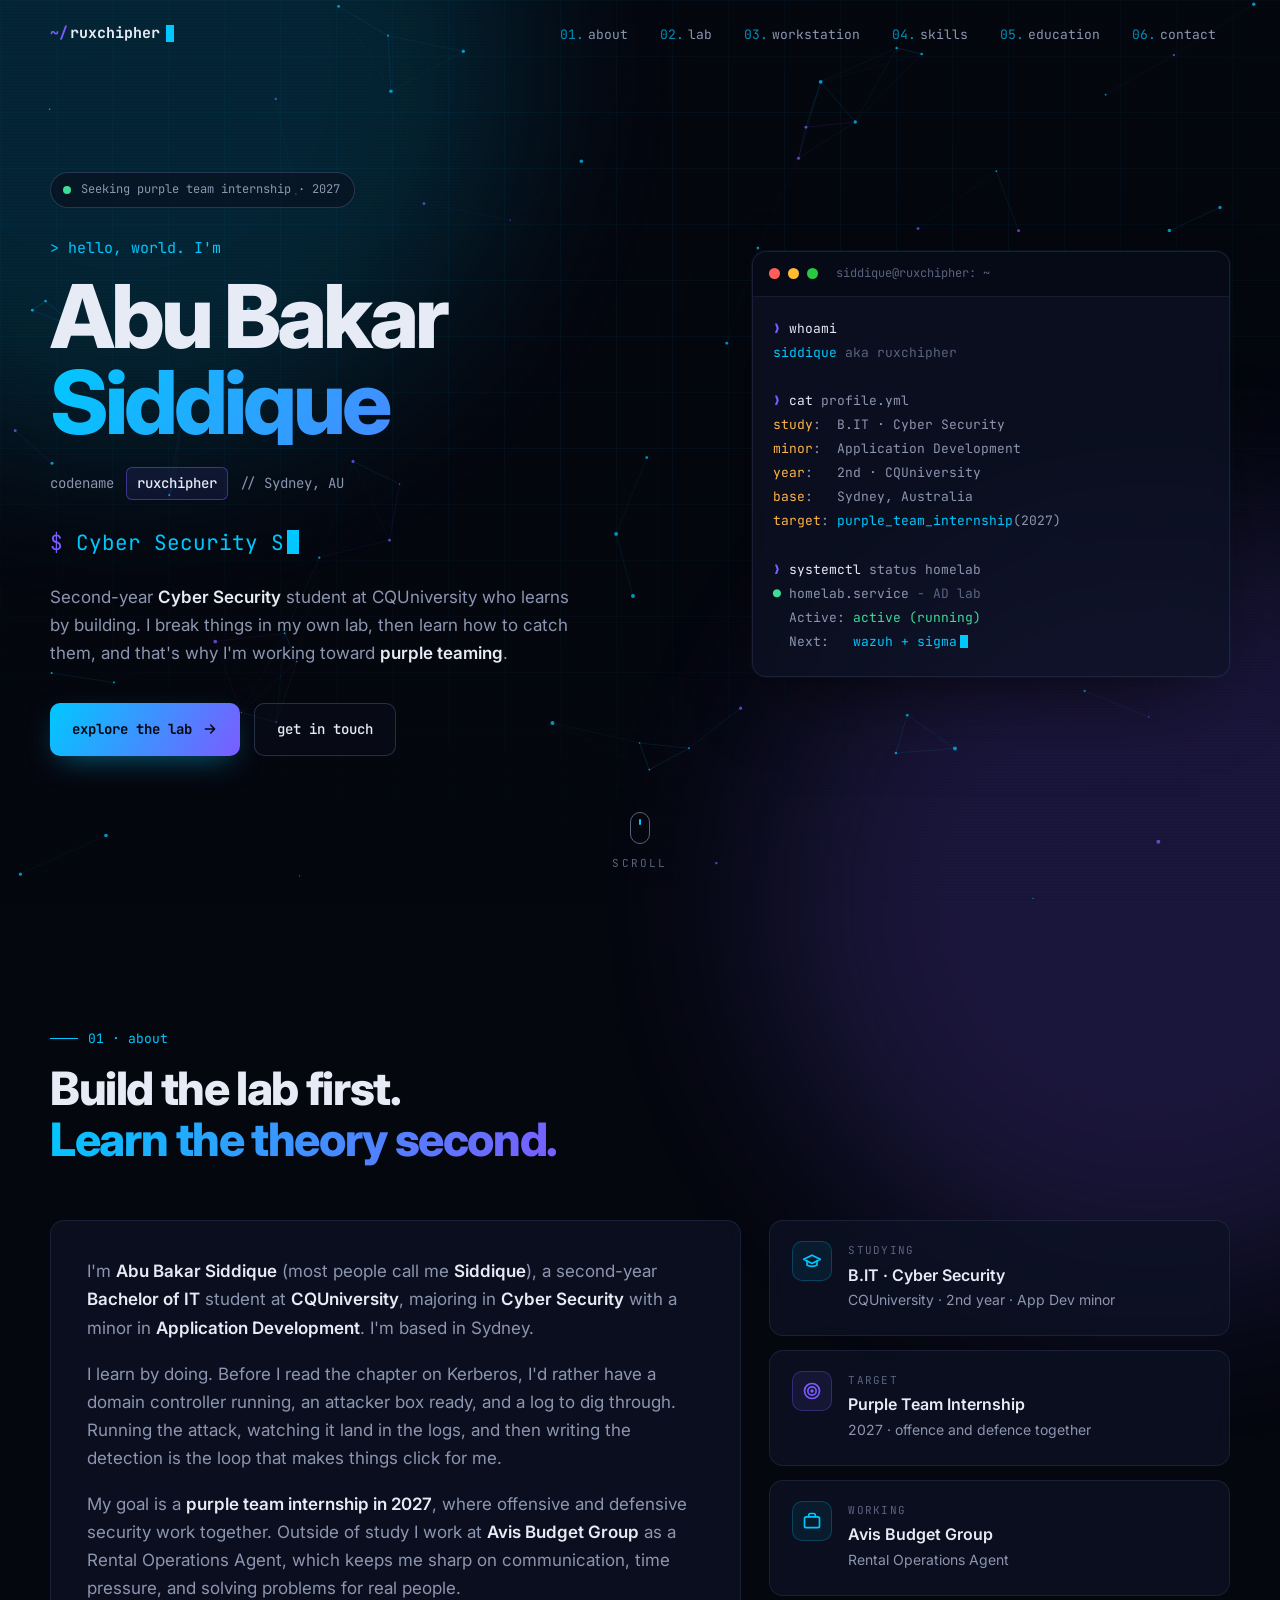
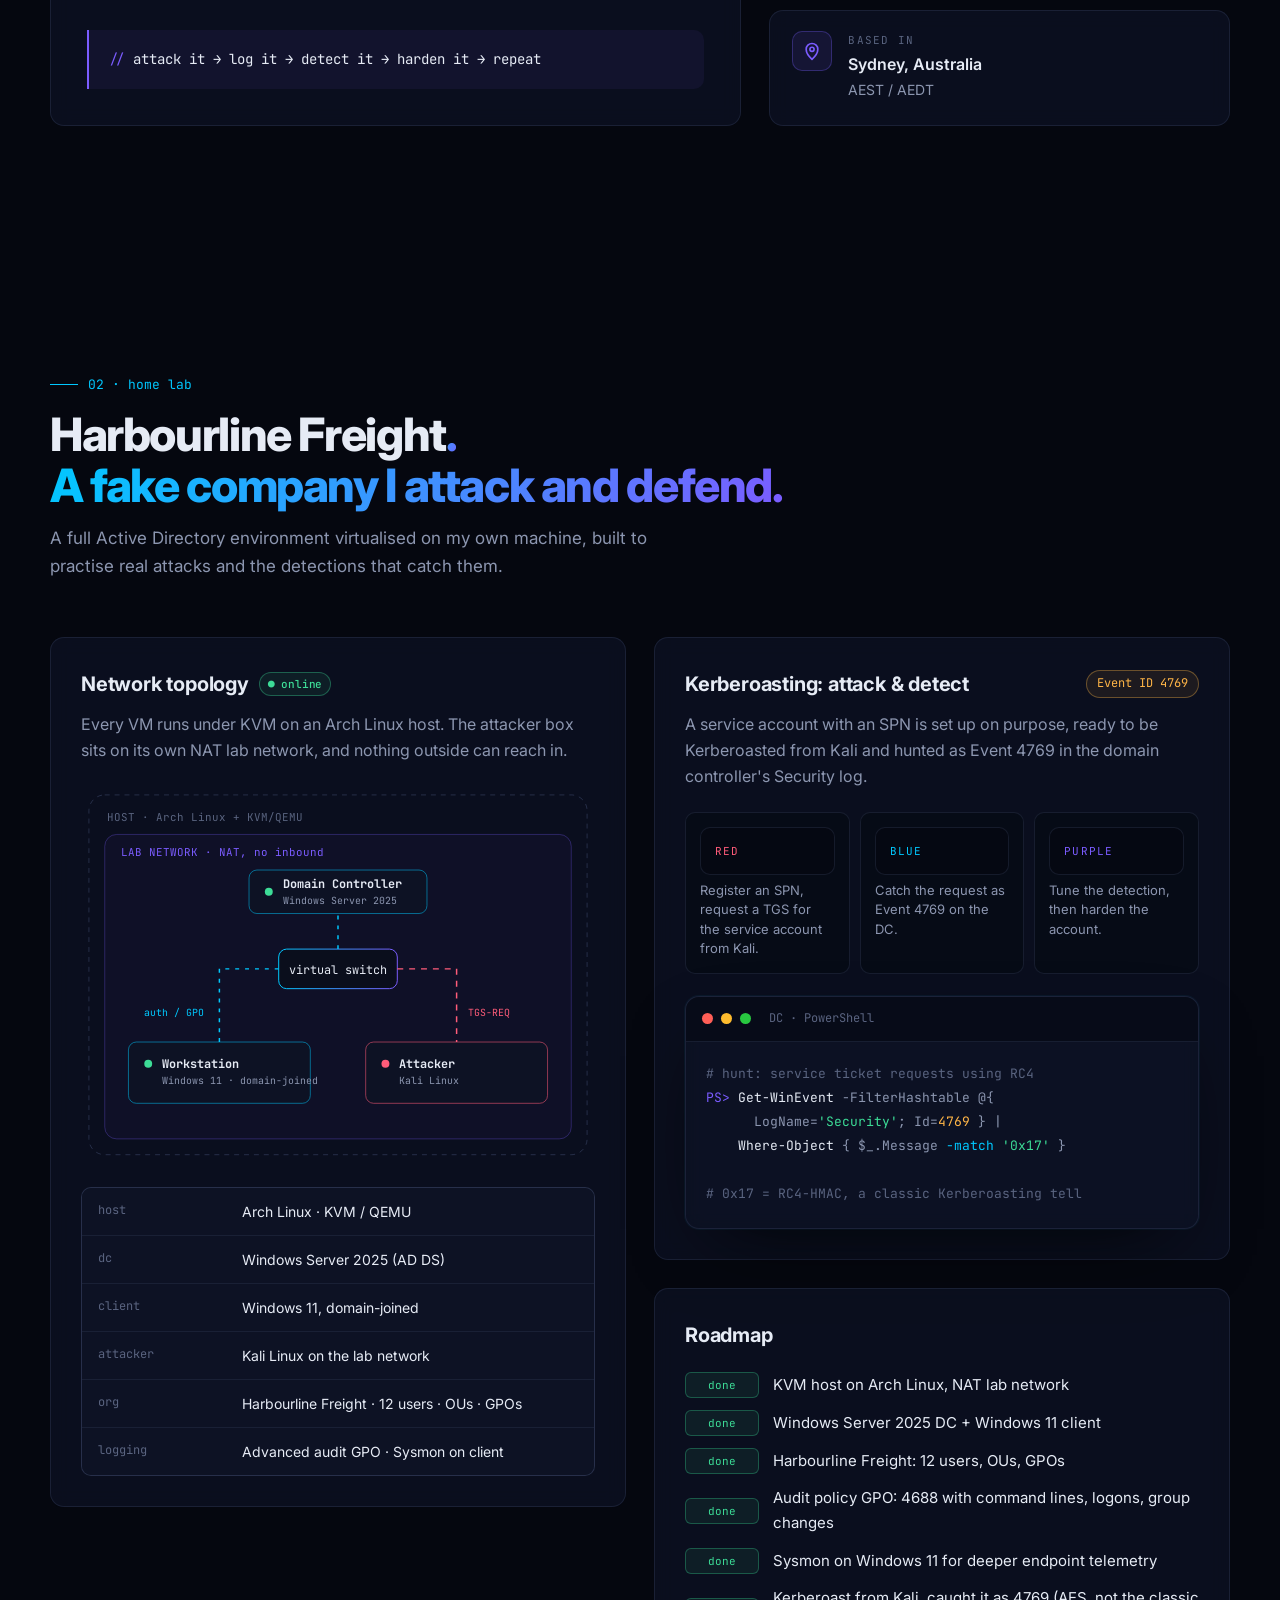
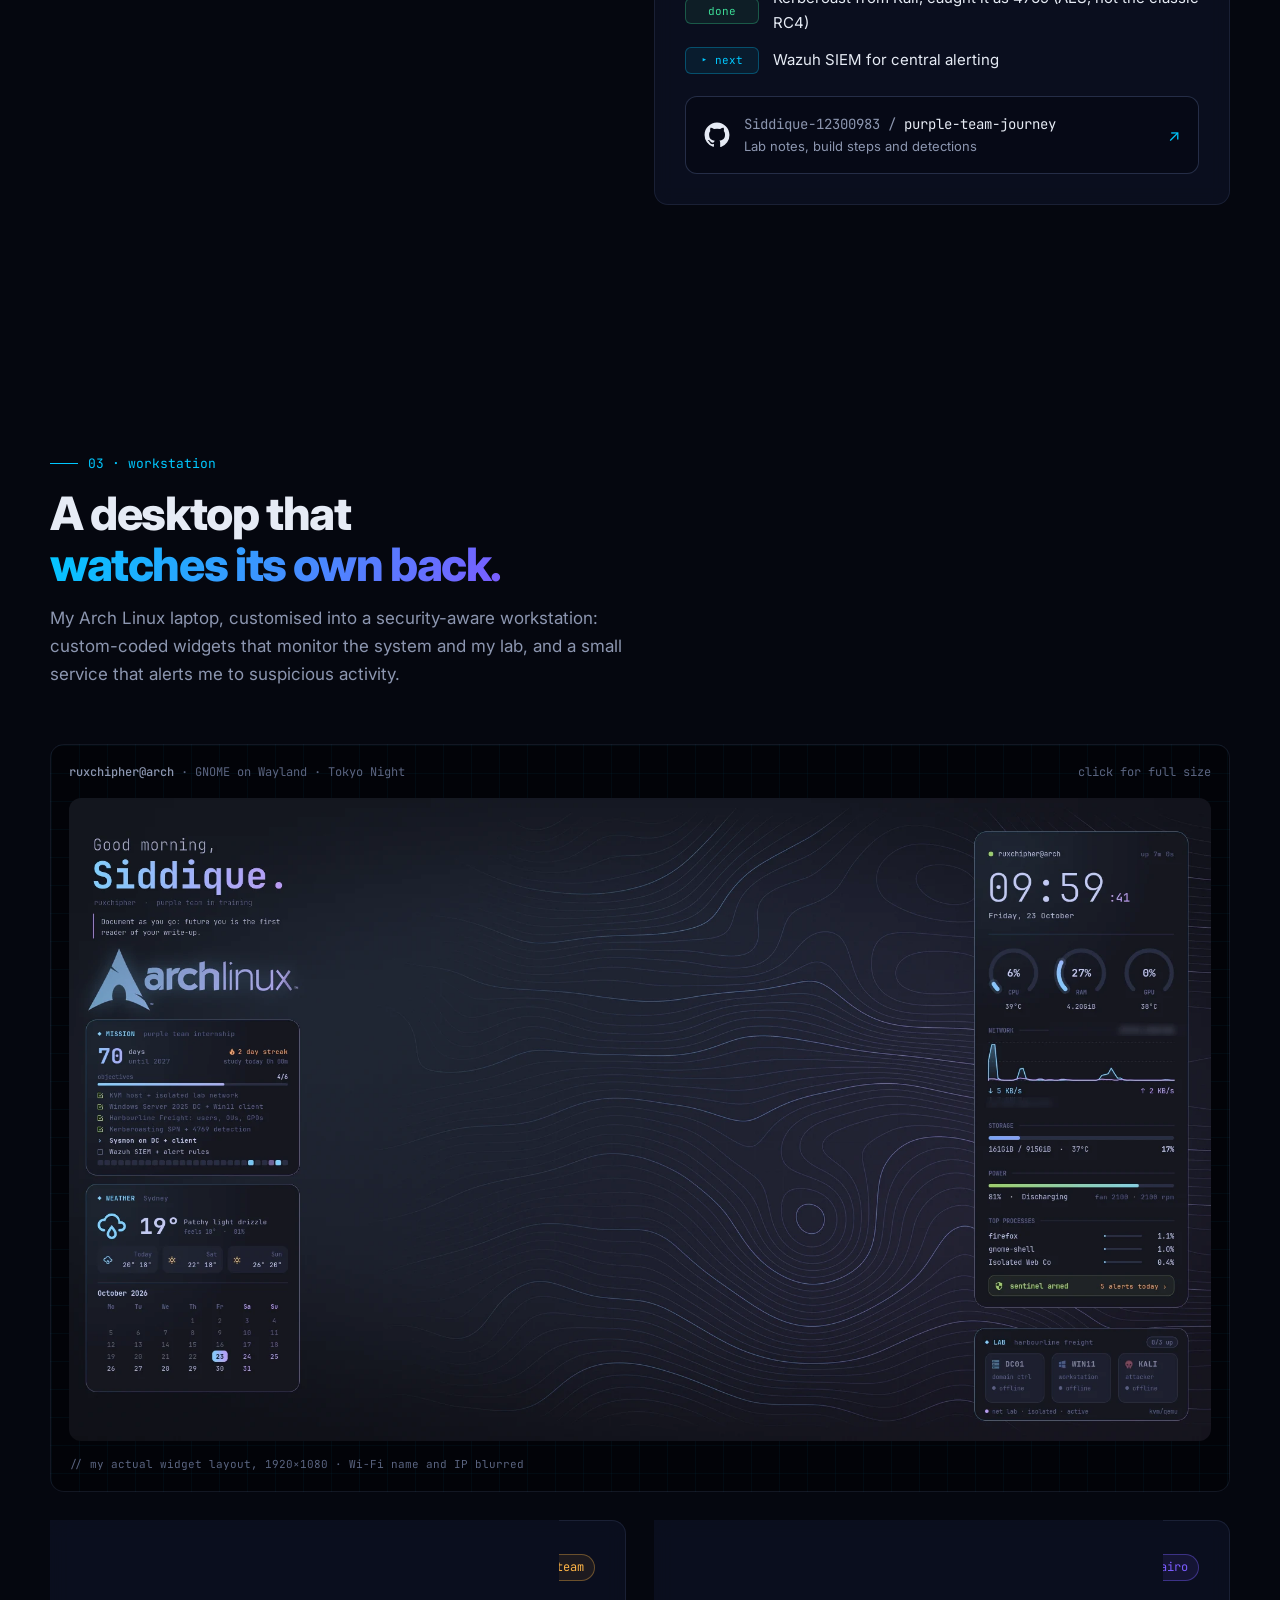
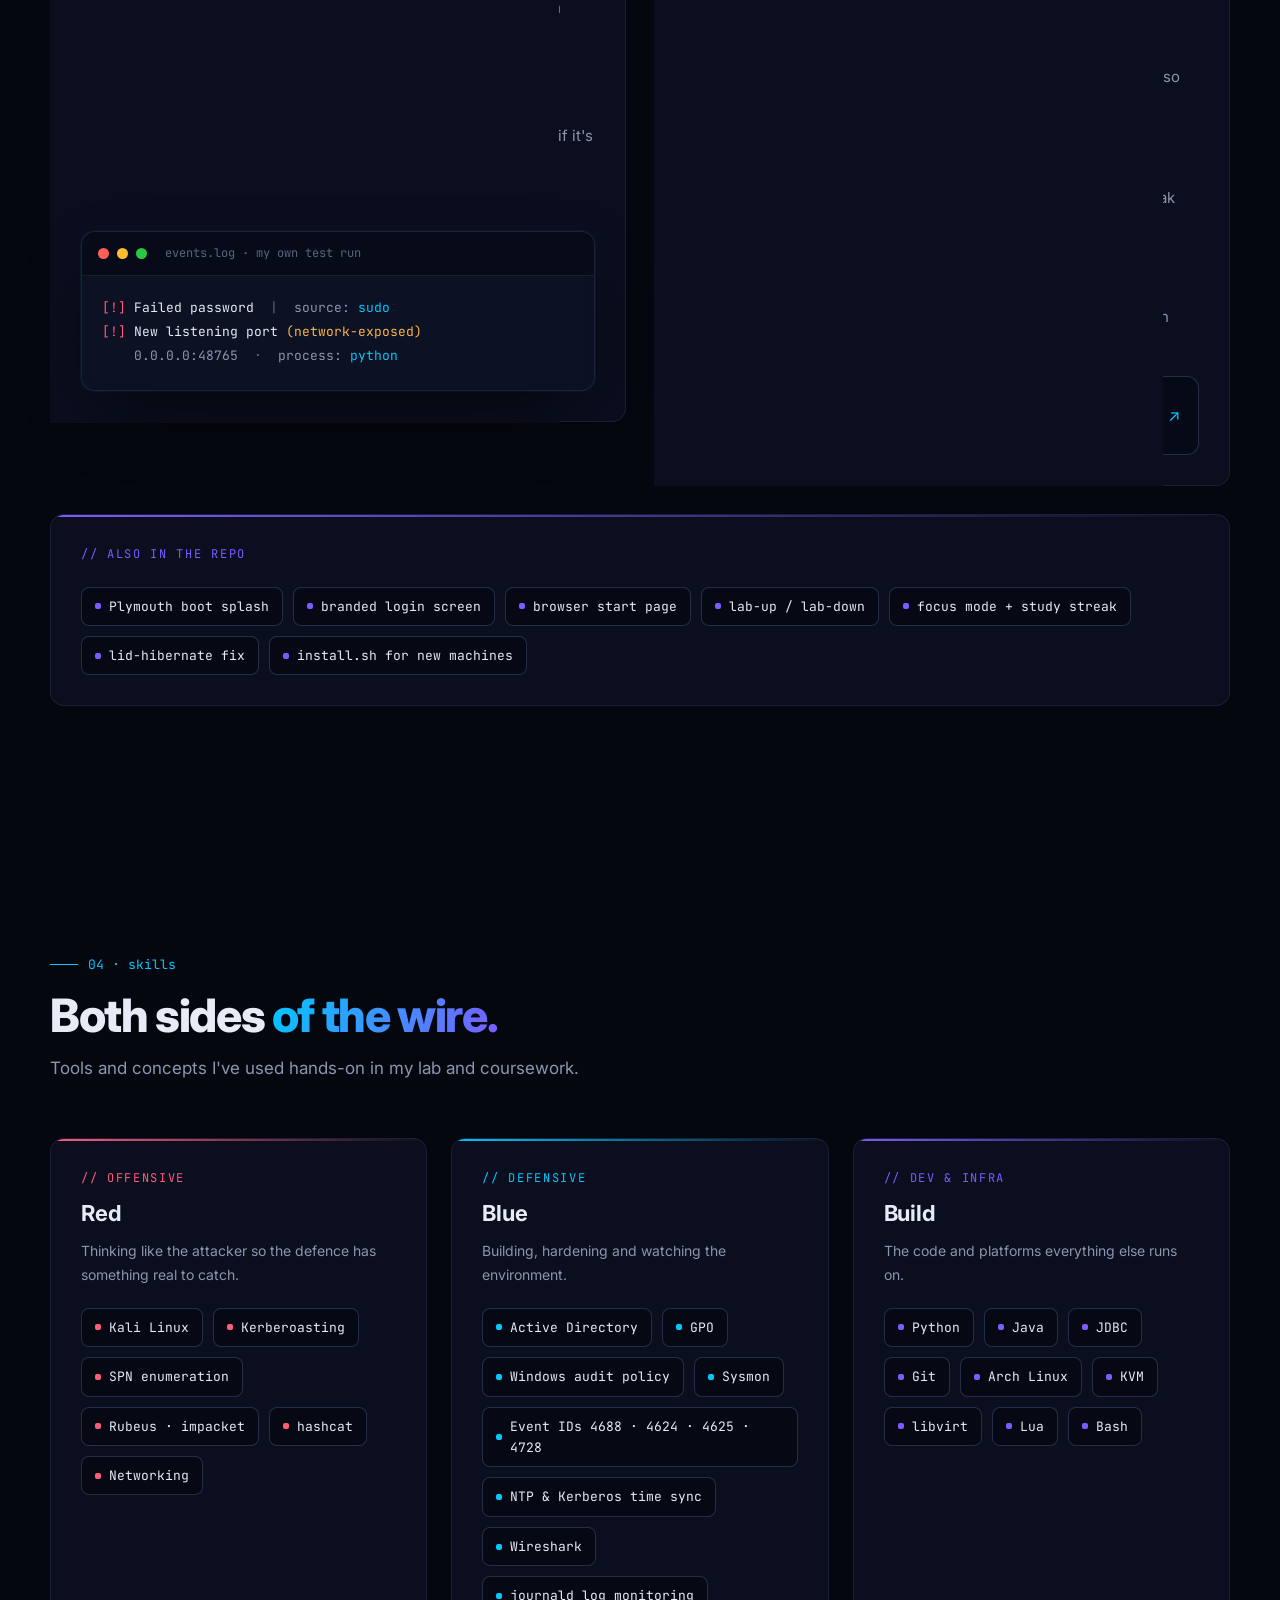
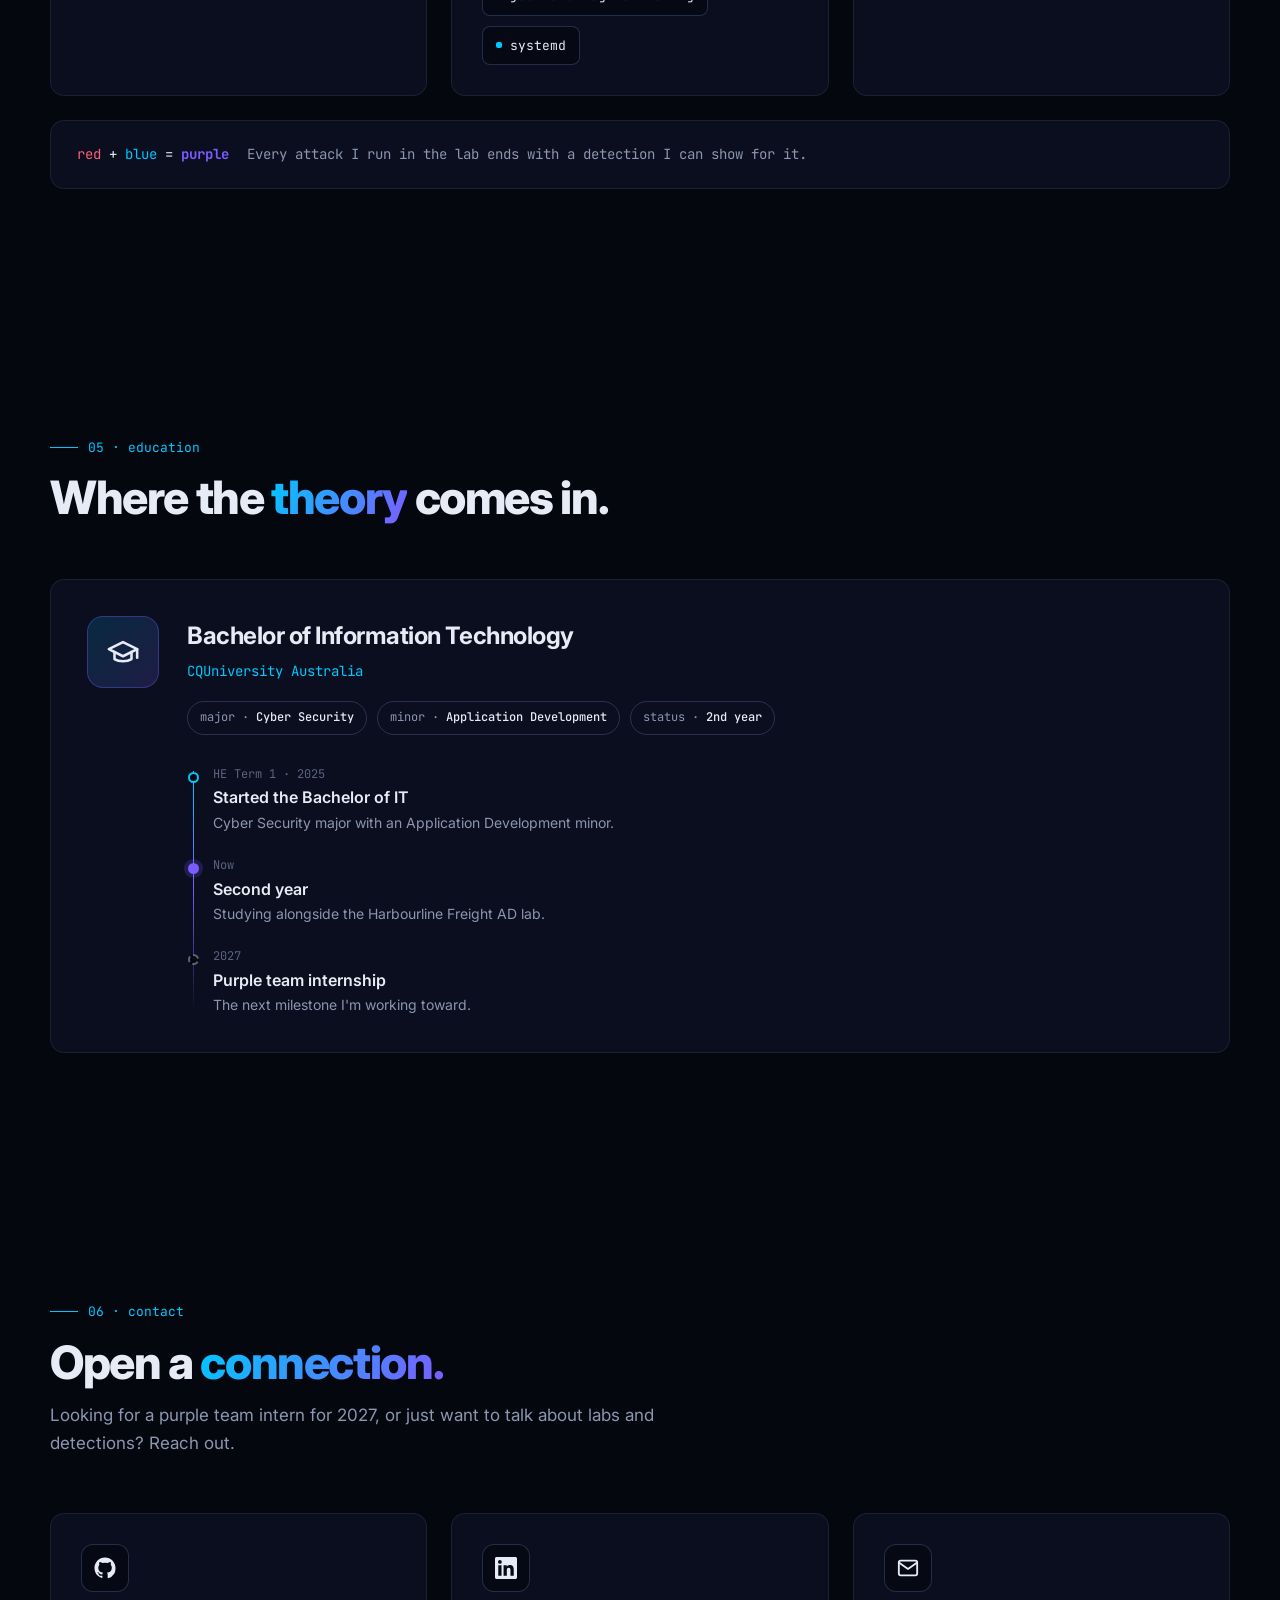
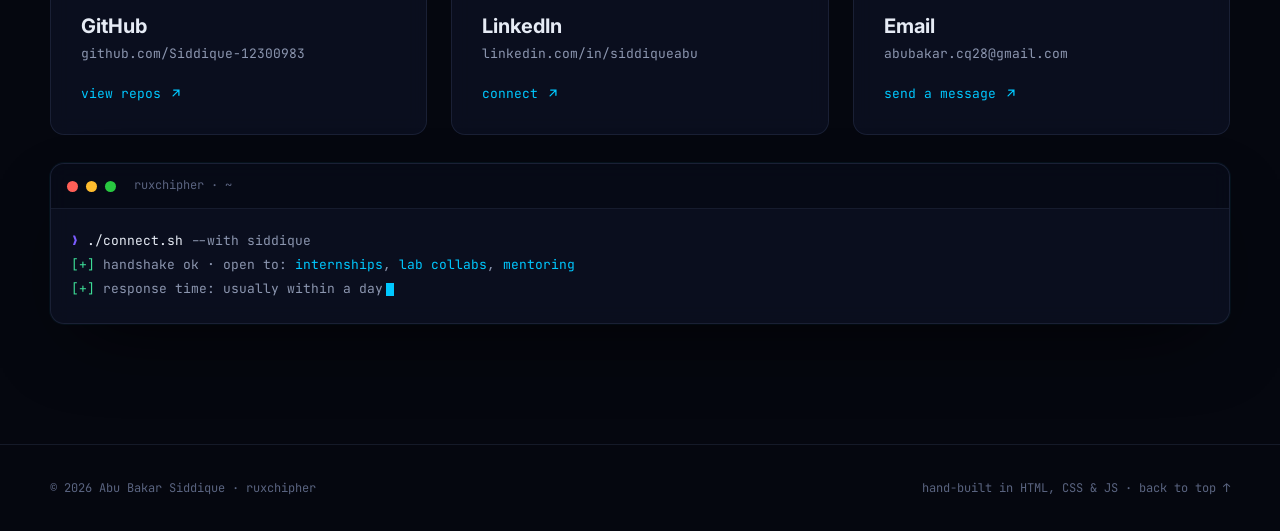
==== index.html @ 65adba1f "Mark Kerberoasting done, add red-team skills" ====
<!DOCTYPE html>
<html lang="en">
<head>
<meta charset="UTF-8">
<meta name="viewport" content="width=device-width, initial-scale=1.0">
<title>Abu Bakar Siddique · ruxchipher</title>
<meta name="description" content="Abu Bakar Siddique (ruxchipher) — Cyber Security student at CQUniversity, Sydney. Building Active Directory labs on the path to a purple team internship in 2027.">
<meta name="theme-color" content="#05070f">
<link rel="icon" href="data:image/svg+xml,%3Csvg xmlns='http://www.w3.org/2000/svg' viewBox='0 0 64 64'%3E%3Crect width='64' height='64' rx='14' fill='%2305070f'/%3E%3Cpath d='M16 22l12 10-12 10' stroke='%2300c8ff' stroke-width='5' fill='none' stroke-linecap='round' stroke-linejoin='round'/%3E%3Cpath d='M32 44h16' stroke='%237b5cff' stroke-width='5' stroke-linecap='round'/%3E%3C/svg%3E">
<link rel="preconnect" href="https://fonts.googleapis.com">
<link rel="preconnect" href="https://fonts.gstatic.com" crossorigin>
<link href="https://fonts.googleapis.com/css2?family=Inter:wght@400;500;600;700;800&family=JetBrains+Mono:wght@400;500;700&display=swap" rel="stylesheet">
<style>
  :root {
    --bg: #05070f;
    --bg-2: #0a0e1c;
    --panel: rgba(13, 18, 36, 0.72);
    --panel-solid: #0d1224;
    --line: rgba(120, 140, 200, 0.14);
    --line-strong: rgba(120, 140, 200, 0.28);
    --text: #e6ebf5;
    --muted: #8c96b0;
    --dim: #5a6480;
    --cyan: #00c8ff;
    --purple: #7b5cff;
    --green: #3ddc97;
    --red: #ff5c7a;
    --amber: #ffb547;
    --grad: linear-gradient(120deg, var(--cyan), var(--purple));
    --mono: "JetBrains Mono", ui-monospace, SFMono-Regular, Menlo, Consolas, monospace;
    --sans: "Inter", system-ui, -apple-system, "Segoe UI", Roboto, sans-serif;
    --radius: 14px;
    --nav-h: 68px;
    --ease: cubic-bezier(0.22, 1, 0.36, 1);
  }

  *, *::before, *::after { box-sizing: border-box; margin: 0; padding: 0; }

  html { scroll-behavior: smooth; scroll-padding-top: var(--nav-h); -webkit-text-size-adjust: 100%; }

  body {
    background: var(--bg);
    color: var(--text);
    font-family: var(--sans);
    font-size: 16px;
    line-height: 1.65;
    overflow-x: hidden;
    -webkit-font-smoothing: antialiased;
  }

  body.booting { overflow: hidden; }

  ::selection { background: rgba(0, 200, 255, 0.28); color: #fff; }

  a { color: inherit; text-decoration: none; }

  :focus-visible { outline: 2px solid var(--cyan); outline-offset: 3px; border-radius: 6px; }

  .mono { font-family: var(--mono); }

  /* ---------- Background layers ---------- */
  #net {
    position: fixed; inset: 0; z-index: 0;
    width: 100%; height: 100%;
    pointer-events: none;
  }

  .grid-overlay {
    position: fixed; inset: 0; z-index: 0; pointer-events: none;
    background-image:
      linear-gradient(rgba(0, 200, 255, 0.045) 1px, transparent 1px),
      linear-gradient(90deg, rgba(0, 200, 255, 0.045) 1px, transparent 1px);
    background-size: 56px 56px;
    mask-image: radial-gradient(ellipse 90% 70% at 50% 30%, #000 30%, transparent 100%);
    -webkit-mask-image: radial-gradient(ellipse 90% 70% at 50% 30%, #000 30%, transparent 100%);
    animation: gridDrift 40s linear infinite;
  }

  @keyframes gridDrift { to { background-position: 56px 56px, 56px 56px; } }

  .glow {
    position: fixed; z-index: 0; pointer-events: none;
    width: 60vmax; height: 60vmax; border-radius: 50%;
    filter: blur(90px); opacity: 0.16;
  }
  .glow.g1 { background: var(--cyan); top: -25vmax; left: -20vmax; }
  .glow.g2 { background: var(--purple); bottom: -30vmax; right: -20vmax; opacity: 0.18; }

  .scanlines {
    position: fixed; inset: 0; z-index: 1; pointer-events: none;
    background: repeating-linear-gradient(to bottom, transparent 0 2px, rgba(0, 0, 0, 0.12) 2px 3px);
    opacity: 0.35;
  }

  main, nav, footer { position: relative; z-index: 2; }

  /* ---------- Boot sequence ---------- */
  #boot {
    position: fixed; inset: 0; z-index: 100;
    background: var(--bg);
    display: flex; align-items: center; justify-content: center;
    padding: 24px;
    transition: opacity 0.7s var(--ease), visibility 0.7s;
  }
  #boot.done { opacity: 0; visibility: hidden; }

  .boot-box { width: min(560px, 100%); font-family: var(--mono); font-size: 13px; color: var(--muted); }
  .boot-line { white-space: pre-wrap; opacity: 0; transform: translateY(4px); transition: opacity 0.25s, transform 0.25s; }
  .boot-line.show { opacity: 1; transform: none; }
  .boot-line .ok { color: var(--green); }
  .boot-line .acc { color: var(--cyan); }
  .boot-line.granted { margin-top: 14px; color: var(--text); font-weight: 700; letter-spacing: 0.2em; }
  .boot-line.granted span { background: var(--grad); -webkit-background-clip: text; background-clip: text; color: transparent; }
  .boot-bar { margin-top: 18px; height: 2px; background: var(--line); border-radius: 2px; overflow: hidden; }
  .boot-bar i { display: block; height: 100%; width: 0; background: var(--grad); transition: width 0.3s var(--ease); }
  .boot-skip { margin-top: 14px; font-size: 11px; color: var(--dim); }

  /* ---------- Load-in reveal ---------- */
  .reveal { opacity: 0; transform: translateY(26px); transition: opacity 0.9s var(--ease), transform 0.9s var(--ease); transition-delay: var(--d, 0s); }
  .reveal.in { opacity: 1; transform: none; }

  /* ---------- Nav ---------- */
  nav {
    position: fixed; top: 0; left: 0; right: 0; z-index: 50;
    height: var(--nav-h);
    display: flex; align-items: center;
    transition: background 0.4s, border-color 0.4s, backdrop-filter 0.4s;
    border-bottom: 1px solid transparent;
    transform: translateY(-100%);
  }
  body.loaded nav { transform: none; transition: transform 0.8s var(--ease) 0.15s, background 0.4s, border-color 0.4s; }
  nav.scrolled {
    background: rgba(5, 7, 15, 0.78);
    backdrop-filter: blur(14px) saturate(140%);
    -webkit-backdrop-filter: blur(14px) saturate(140%);
    border-bottom-color: var(--line);
  }

  .nav-inner { width: min(1180px, 100% - 32px); margin: 0 auto; display: flex; align-items: center; justify-content: space-between; }

  .logo { font-family: var(--mono); font-weight: 700; font-size: 15px; display: flex; align-items: center; gap: 2px; }
  .logo .tilde { color: var(--purple); }
  .logo .name { color: var(--text); }
  .logo .caret { display: inline-block; width: 8px; height: 17px; background: var(--cyan); margin-left: 4px; animation: blink 1.05s steps(1) infinite; }

  @keyframes blink { 50% { opacity: 0; } }

  .nav-links { display: flex; gap: 4px; list-style: none; }
  .nav-links a {
    font-family: var(--mono); font-size: 13px; color: var(--muted);
    padding: 8px 14px; border-radius: 8px; position: relative;
    transition: color 0.25s, background 0.25s;
  }
  .nav-links a .num { color: var(--cyan); opacity: 0.7; margin-right: 4px; }
  .nav-links a:hover { color: var(--text); background: rgba(255, 255, 255, 0.04); }
  .nav-links a.active { color: var(--text); }
  .nav-links a::after {
    content: ""; position: absolute; left: 14px; right: 14px; bottom: 3px; height: 1px;
    background: var(--grad); transform: scaleX(0); transform-origin: left; transition: transform 0.35s var(--ease);
  }
  .nav-links a.active::after { transform: scaleX(1); }

  .menu-btn {
    display: none; background: none; border: 1px solid var(--line-strong); border-radius: 10px;
    width: 42px; height: 42px; cursor: pointer; position: relative;
  }
  .menu-btn span { position: absolute; left: 11px; right: 11px; height: 2px; background: var(--text); border-radius: 2px; transition: transform 0.3s var(--ease), opacity 0.2s; }
  .menu-btn span:nth-child(1) { top: 14px; }
  .menu-btn span:nth-child(2) { top: 20px; }
  .menu-btn span:nth-child(3) { top: 26px; }
  .menu-btn[aria-expanded="true"] span:nth-child(1) { transform: translateY(6px) rotate(45deg); }
  .menu-btn[aria-expanded="true"] span:nth-child(2) { opacity: 0; }
  .menu-btn[aria-expanded="true"] span:nth-child(3) { transform: translateY(-6px) rotate(-45deg); }

  /* ---------- Layout ---------- */
  section { padding: 120px 0; }
  .wrap { width: min(1180px, 100% - 32px); margin: 0 auto; }

  .sec-head { margin-bottom: 56px; }
  .sec-tag { font-family: var(--mono); font-size: 13px; color: var(--cyan); display: inline-flex; align-items: center; gap: 10px; margin-bottom: 14px; }
  .sec-tag::before { content: ""; width: 28px; height: 1px; background: var(--cyan); }
  .sec-title { font-size: clamp(30px, 4.4vw, 46px); font-weight: 800; letter-spacing: -0.03em; line-height: 1.1; }
  .sec-title .hl { background: var(--grad); -webkit-background-clip: text; background-clip: text; color: transparent; }
  .sec-sub { color: var(--muted); max-width: 620px; margin-top: 14px; font-size: 17px; }

  .panel {
    background: var(--panel);
    border: 1px solid var(--line);
    border-radius: var(--radius);
    backdrop-filter: blur(10px);
    -webkit-backdrop-filter: blur(10px);
    position: relative;
  }

  /* Gradient border on hover */
  .glow-card { transition: transform 0.4s var(--ease), border-color 0.4s, box-shadow 0.4s; }
  .glow-card::before {
    content: ""; position: absolute; inset: -1px; border-radius: inherit; padding: 1px;
    background: radial-gradient(400px circle at var(--mx, 50%) var(--my, 50%), rgba(0, 200, 255, 0.55), rgba(123, 92, 255, 0.35) 40%, transparent 70%);
    -webkit-mask: linear-gradient(#000 0 0) content-box, linear-gradient(#000 0 0);
    -webkit-mask-composite: xor; mask-composite: exclude;
    opacity: 0; transition: opacity 0.4s; pointer-events: none;
  }
  .glow-card:hover::before { opacity: 1; }
  .glow-card:hover { transform: translateY(-3px); box-shadow: 0 20px 50px -20px rgba(0, 200, 255, 0.25); }

  /* ---------- Hero ---------- */
  #hero { position: relative; min-height: 100vh; min-height: 100svh; display: flex; align-items: center; padding: calc(var(--nav-h) + 40px) 0 80px; }
  .hero-grid { display: grid; grid-template-columns: 1.15fr 0.85fr; gap: 56px; align-items: center; }

  .status-pill {
    display: inline-flex; align-items: center; gap: 10px;
    font-family: var(--mono); font-size: 12px; color: var(--muted);
    padding: 7px 14px 7px 12px; border: 1px solid var(--line-strong); border-radius: 999px;
    background: rgba(10, 14, 28, 0.6); margin-bottom: 28px;
  }
  .status-pill .dot { width: 8px; height: 8px; border-radius: 50%; background: var(--green); box-shadow: 0 0 0 0 rgba(61, 220, 151, 0.6); animation: pulse 2s infinite; }
  @keyframes pulse { 70% { box-shadow: 0 0 0 8px rgba(61, 220, 151, 0); } 100% { box-shadow: 0 0 0 0 rgba(61, 220, 151, 0); } }

  .hero-hello { font-family: var(--mono); color: var(--cyan); font-size: 15px; margin-bottom: 12px; }
  .hero-name {
    font-size: clamp(44px, 7.4vw, 88px); font-weight: 800; line-height: 0.98; letter-spacing: -0.045em;
  }
  .hero-name .last { display: block; background: var(--grad); -webkit-background-clip: text; background-clip: text; color: transparent; }

  .codename { margin-top: 22px; display: flex; align-items: center; gap: 12px; flex-wrap: wrap; font-family: var(--mono); font-size: 14px; color: var(--muted); }
  .codename b {
    color: var(--text); font-weight: 500; padding: 4px 10px; border-radius: 6px;
    border: 1px solid rgba(123, 92, 255, 0.45); background: rgba(123, 92, 255, 0.1);
    position: relative;
  }
  .codename b.glitch:hover { animation: glitch 0.4s steps(2) 2; }
  @keyframes glitch {
    0% { text-shadow: 2px 0 var(--cyan), -2px 0 var(--purple); transform: translateX(0); }
    25% { text-shadow: -2px 0 var(--cyan), 2px 0 var(--purple); transform: translateX(1px); }
    50% { text-shadow: 2px 1px var(--cyan), -2px -1px var(--purple); transform: translateX(-1px); }
    100% { text-shadow: none; transform: none; }
  }

  .typing { margin-top: 26px; font-family: var(--mono); font-size: clamp(16px, 2.1vw, 21px); color: var(--text); min-height: 1.6em; }
  .typing .prompt { color: var(--purple); }
  .typing .role { color: var(--cyan); }
  .cursor { display: inline-block; width: 0.58em; height: 1.15em; background: var(--cyan); vertical-align: -0.2em; margin-left: 3px; animation: blink 1.05s steps(1) infinite; }

  .hero-lede { margin-top: 22px; color: var(--muted); font-size: 17px; max-width: 540px; }
  .hero-lede strong { color: var(--text); font-weight: 600; }

  .cta { margin-top: 36px; display: flex; gap: 14px; flex-wrap: wrap; }
  .btn {
    font-family: var(--mono); font-size: 14px; font-weight: 500;
    display: inline-flex; align-items: center; gap: 10px;
    padding: 14px 22px; border-radius: 10px; cursor: pointer;
    transition: transform 0.3s var(--ease), box-shadow 0.3s, background 0.3s, border-color 0.3s;
  }
  .btn svg { width: 16px; height: 16px; transition: transform 0.3s var(--ease); }
  .btn:hover svg { transform: translateX(3px); }
  .btn-primary { background: var(--grad); color: #05070f; font-weight: 700; box-shadow: 0 10px 30px -10px rgba(0, 200, 255, 0.5); }
  .btn-primary:hover { transform: translateY(-2px); box-shadow: 0 16px 40px -10px rgba(123, 92, 255, 0.6); }
  .btn-ghost { border: 1px solid var(--line-strong); color: var(--text); background: rgba(10, 14, 28, 0.5); }
  .btn-ghost:hover { border-color: var(--cyan); transform: translateY(-2px); }

  /* Terminal window */
  .term { overflow: hidden; box-shadow: 0 30px 80px -30px rgba(0, 0, 0, 0.8), 0 0 0 1px rgba(0, 200, 255, 0.06); }
  .term-bar { display: flex; align-items: center; gap: 8px; padding: 12px 16px; border-bottom: 1px solid var(--line); background: rgba(5, 7, 15, 0.5); }
  .term-bar i { width: 11px; height: 11px; border-radius: 50%; background: #2a3150; }
  .term-bar i:nth-child(1) { background: #ff5f57; }
  .term-bar i:nth-child(2) { background: #febc2e; }
  .term-bar i:nth-child(3) { background: #28c840; }
  .term-bar span { margin-left: 10px; font-family: var(--mono); font-size: 12px; color: var(--dim); }
  .term-body { padding: 20px 20px 22px; font-family: var(--mono); font-size: 13px; line-height: 1.85; color: var(--muted); overflow-x: auto; }
  .term-body .p { color: var(--purple); }
  .term-body .c { color: var(--cyan); }
  .term-body .g { color: var(--green); }
  .term-body .w { color: var(--text); }
  .term-body .y { color: var(--amber); }
  .term-body .r { color: var(--red); }
  .term-body .cm { color: var(--dim); }
  .term-body .ln { display: block; white-space: pre; }
  #heroTerm .ln { opacity: 0; transform: translateX(-6px); transition: opacity 0.35s, transform 0.35s; }
  #heroTerm .ln.show { opacity: 1; transform: none; }

  .scroll-hint {
    position: absolute; left: 0; right: 0; bottom: 28px; margin: 0 auto; width: max-content;
    font-family: var(--mono); font-size: 11px; color: var(--dim); letter-spacing: 0.2em;
    display: flex; flex-direction: column; align-items: center; gap: 10px;
  }
  .scroll-hint .mouse { width: 20px; height: 32px; border: 1.5px solid var(--dim); border-radius: 12px; position: relative; }
  .scroll-hint .mouse::after { content: ""; position: absolute; left: 50%; top: 6px; width: 2px; height: 6px; margin-left: -1px; background: var(--cyan); border-radius: 2px; animation: wheel 1.8s var(--ease) infinite; }
  @keyframes wheel { 0% { opacity: 1; transform: none; } 100% { opacity: 0; transform: translateY(10px); } }

  /* ---------- About ---------- */
  .about-grid { display: grid; grid-template-columns: 1.2fr 0.8fr; gap: 28px; }
  .about-text { padding: 36px; }
  .about-text p { color: var(--muted); font-size: 17px; }
  .about-text p + p { margin-top: 18px; }
  .about-text strong { color: var(--text); font-weight: 600; }
  .about-text .quote {
    margin-top: 28px; padding: 18px 20px; border-left: 2px solid var(--purple);
    background: rgba(123, 92, 255, 0.07); border-radius: 0 10px 10px 0;
    font-family: var(--mono); font-size: 14px; color: var(--text);
  }
  .about-text .quote span { color: var(--purple); }

  .facts { display: grid; gap: 14px; }
  .fact { padding: 20px 22px; display: flex; gap: 16px; align-items: flex-start; }
  .fact .ico {
    flex: none; width: 40px; height: 40px; border-radius: 10px; display: grid; place-items: center;
    background: rgba(0, 200, 255, 0.08); border: 1px solid rgba(0, 200, 255, 0.22); color: var(--cyan);
  }
  .fact:nth-child(even) .ico { background: rgba(123, 92, 255, 0.1); border-color: rgba(123, 92, 255, 0.3); color: var(--purple); }
  .fact .ico svg { width: 20px; height: 20px; }
  .fact .k { font-family: var(--mono); font-size: 11px; color: var(--dim); text-transform: uppercase; letter-spacing: 0.12em; }
  .fact .v { font-weight: 600; margin-top: 2px; }
  .fact .s { font-size: 14px; color: var(--muted); }

  /* ---------- Lab ---------- */
  .lab-grid { display: grid; grid-template-columns: 1fr 1fr; gap: 28px; align-items: start; }
  .lab-card { padding: 30px; }
  .lab-card h3 { font-size: 20px; letter-spacing: -0.01em; display: flex; align-items: center; gap: 10px; }
  .lab-card h3 .badge { font-family: var(--mono); font-size: 11px; font-weight: 500; color: var(--green); border: 1px solid rgba(61, 220, 151, 0.35); background: rgba(61, 220, 151, 0.08); padding: 2px 8px; border-radius: 999px; }
  .lab-card > p { color: var(--muted); margin-top: 10px; }

  .topo { margin-top: 24px; width: 100%; height: auto; display: block; }
  .topo text { font-family: var(--mono); }
  .topo .flow { stroke-dasharray: 4 6; animation: flow 1.4s linear infinite; }
  .topo .attack { stroke-dasharray: 6 6; animation: flow 0.9s linear infinite; }
  @keyframes flow { to { stroke-dashoffset: -20; } }
  .topo .node rect { transition: stroke 0.3s; }
  .topo .node:hover rect { stroke: var(--cyan); }

  .spec { margin-top: 24px; display: grid; gap: 1px; background: var(--line); border: 1px solid var(--line); border-radius: 10px; overflow: hidden; }
  .spec div { display: grid; grid-template-columns: 130px 1fr; gap: 14px; padding: 12px 16px; background: var(--panel-solid); font-size: 14px; }
  .spec dt { font-family: var(--mono); font-size: 12px; color: var(--dim); padding-top: 1px; }
  .spec dd { color: var(--text); }

  .lab-right { display: grid; gap: 28px; }

  .hunt-head { display: flex; align-items: center; justify-content: space-between; gap: 12px; flex-wrap: wrap; }
  .eid { font-family: var(--mono); font-size: 12px; color: var(--amber); border: 1px solid rgba(255, 181, 71, 0.35); background: rgba(255, 181, 71, 0.08); padding: 3px 10px; border-radius: 999px; }

  .chain { margin-top: 22px; display: grid; grid-template-columns: repeat(3, 1fr); gap: 10px; }
  .chain div { padding: 14px; border-radius: 10px; border: 1px solid var(--line); background: rgba(5, 7, 15, 0.45); }
  .chain .t { font-family: var(--mono); font-size: 11px; letter-spacing: 0.1em; text-transform: uppercase; }
  .chain .red .t { color: var(--red); }
  .chain .blue .t { color: var(--cyan); }
  .chain .purple .t { color: var(--purple); }
  .chain p { font-size: 13px; color: var(--muted); margin-top: 6px; line-height: 1.5; }

  .roadmap { margin-top: 20px; list-style: none; display: grid; gap: 12px; }
  .roadmap li { display: flex; align-items: center; gap: 14px; font-size: 15px; }
  .roadmap .st { flex: none; font-family: var(--mono); font-size: 11px; width: 74px; text-align: center; padding: 3px 0; border-radius: 6px; }
  .roadmap .done { color: var(--green); background: rgba(61, 220, 151, 0.08); border: 1px solid rgba(61, 220, 151, 0.3); }
  .roadmap .next { color: var(--cyan); background: rgba(0, 200, 255, 0.08); border: 1px solid rgba(0, 200, 255, 0.3); }
  .roadmap .next-dot { animation: blink 1.4s steps(1) infinite; }
  .roadmap .muted { color: var(--muted); }

  .repo {
    margin-top: 22px; display: flex; align-items: center; gap: 14px; padding: 16px 18px; border-radius: 12px;
    border: 1px solid var(--line-strong); background: rgba(5, 7, 15, 0.5);
    transition: border-color 0.3s, transform 0.3s var(--ease);
  }
  .repo:hover { border-color: var(--cyan); transform: translateY(-2px); }
  .repo svg { width: 26px; height: 26px; flex: none; }
  .repo .rn { font-family: var(--mono); font-size: 14px; color: var(--text); word-break: break-all; }
  .repo .rn span { color: var(--muted); }
  .repo .rd { font-size: 13px; color: var(--muted); }
  .repo .arr { margin-left: auto; color: var(--cyan); flex: none; }

  /* ---------- Skills ---------- */
  .skills-grid { display: grid; grid-template-columns: repeat(3, 1fr); gap: 24px; }
  .skill-col { padding: 30px; overflow: hidden; }
  .skill-col::after {
    content: ""; position: absolute; top: 0; left: 0; right: 0; height: 2px; border-radius: var(--radius) var(--radius) 0 0;
  }
  .skill-col.off::after { background: linear-gradient(90deg, var(--red), transparent); }
  .skill-col.def::after { background: linear-gradient(90deg, var(--cyan), transparent); }
  .skill-col.dev::after { background: linear-gradient(90deg, var(--purple), transparent); }
  .skill-col .label { font-family: var(--mono); font-size: 12px; letter-spacing: 0.14em; text-transform: uppercase; }
  .skill-col.off .label { color: var(--red); }
  .skill-col.def .label { color: var(--cyan); }
  .skill-col.dev .label { color: var(--purple); }
  .skill-col h3 { font-size: 22px; margin-top: 6px; letter-spacing: -0.01em; }
  .skill-col > p { color: var(--muted); font-size: 14px; margin-top: 8px; }

  .tags { margin-top: 22px; display: flex; flex-wrap: wrap; gap: 10px; list-style: none; }
  .tag {
    font-family: var(--mono); font-size: 13px; padding: 8px 13px; border-radius: 8px;
    border: 1px solid var(--line-strong); background: rgba(5, 7, 15, 0.55); color: var(--text);
    display: inline-flex; align-items: center; gap: 8px;
    opacity: 0; transform: translateY(10px) scale(0.96);
    transition: opacity 0.5s var(--ease), transform 0.5s var(--ease), border-color 0.25s, background 0.25s;
    transition-delay: var(--td, 0s);
  }
  .in .tag { opacity: 1; transform: none; }
  .tag::before { content: ""; width: 6px; height: 6px; border-radius: 2px; flex: none; }
  .off .tag::before { background: var(--red); }
  .def .tag::before { background: var(--cyan); }
  .dev .tag::before { background: var(--purple); }
  .off .tag:hover { border-color: var(--red); background: rgba(255, 92, 122, 0.08); }
  .def .tag:hover { border-color: var(--cyan); background: rgba(0, 200, 255, 0.08); }
  .dev .tag:hover { border-color: var(--purple); background: rgba(123, 92, 255, 0.1); }

  .purple-note {
    margin-top: 24px; padding: 22px 26px; display: flex; gap: 18px; align-items: center; flex-wrap: wrap;
    font-family: var(--mono); font-size: 14px; color: var(--muted);
  }
  .purple-note .eq { color: var(--text); }
  .purple-note .eq .r { color: var(--red); }
  .purple-note .eq .b { color: var(--cyan); }
  .purple-note .eq .p { color: var(--purple); font-weight: 700; }

  /* ---------- Education ---------- */
  .edu { padding: 36px; display: grid; grid-template-columns: auto 1fr; gap: 28px; align-items: start; }
  .edu-logo {
    width: 72px; height: 72px; border-radius: 16px; display: grid; place-items: center;
    background: linear-gradient(135deg, rgba(0, 200, 255, 0.15), rgba(123, 92, 255, 0.18));
    border: 1px solid rgba(123, 92, 255, 0.35); color: var(--text);
  }
  .edu-logo svg { width: 34px; height: 34px; }
  .edu h3 { font-size: 24px; letter-spacing: -0.02em; }
  .edu .inst { color: var(--cyan); font-family: var(--mono); font-size: 14px; margin-top: 4px; }
  .edu-meta { display: flex; flex-wrap: wrap; gap: 10px; margin-top: 18px; }
  .edu-meta span { font-family: var(--mono); font-size: 12px; padding: 6px 12px; border-radius: 999px; border: 1px solid var(--line-strong); color: var(--muted); }
  .edu-meta span b { color: var(--text); font-weight: 500; }

  .timeline { margin-top: 30px; position: relative; padding-left: 26px; }
  .timeline::before { content: ""; position: absolute; left: 6px; top: 6px; bottom: 6px; width: 1px; background: linear-gradient(var(--cyan), var(--purple), transparent); }
  .tl { position: relative; padding-bottom: 22px; }
  .tl:last-child { padding-bottom: 0; }
  .tl::before { content: ""; position: absolute; left: -25px; top: 7px; width: 11px; height: 11px; border-radius: 50%; background: var(--bg); border: 2px solid var(--cyan); }
  .tl.now::before { border-color: var(--purple); background: var(--purple); box-shadow: 0 0 0 4px rgba(123, 92, 255, 0.2); }
  .tl.goal::before { border-style: dashed; border-color: var(--dim); }
  .tl .when { font-family: var(--mono); font-size: 12px; color: var(--dim); }
  .tl .what { font-weight: 600; }
  .tl .det { font-size: 14px; color: var(--muted); }

  /* ---------- Contact ---------- */
  .contact-grid { display: grid; grid-template-columns: repeat(3, 1fr); gap: 24px; }
  .contact-card { padding: 30px; display: flex; flex-direction: column; gap: 18px; min-height: 220px; }
  .contact-card .ico { width: 48px; height: 48px; border-radius: 12px; display: grid; place-items: center; border: 1px solid var(--line-strong); background: rgba(5, 7, 15, 0.6); color: var(--text); transition: color 0.3s, border-color 0.3s; }
  .contact-card:hover .ico { color: var(--cyan); border-color: var(--cyan); }
  .contact-card .ico svg { width: 22px; height: 22px; }
  .contact-card h3 { font-size: 20px; }
  .contact-card .handle { font-family: var(--mono); font-size: 13px; color: var(--muted); word-break: break-all; }
  .contact-card .go { margin-top: auto; font-family: var(--mono); font-size: 13px; color: var(--cyan); display: inline-flex; align-items: center; gap: 8px; }
  .contact-card .go svg { width: 14px; height: 14px; transition: transform 0.3s var(--ease); }
  .contact-card:hover .go svg { transform: translate(3px, -3px); }
  .contact-card.pending .go { color: var(--dim); }

  .contact-term { margin-top: 28px; }

  /* ---------- Footer ---------- */
  footer { border-top: 1px solid var(--line); padding: 34px 0; }
  .foot { display: flex; justify-content: space-between; gap: 16px; flex-wrap: wrap; font-family: var(--mono); font-size: 12px; color: var(--dim); }
  .foot a:hover { color: var(--cyan); }

  /* ---------- Workstation ---------- */
  .desk {
    padding: 18px; overflow: hidden;
    background:
      linear-gradient(rgba(0, 200, 255, 0.04) 1px, transparent 1px) 0 0 / 28px 28px,
      linear-gradient(90deg, rgba(0, 200, 255, 0.04) 1px, transparent 1px) 0 0 / 28px 28px,
      #020308;
  }
  .desk-bar { display: flex; align-items: center; justify-content: space-between; gap: 12px; font-family: var(--mono); font-size: 12px; color: var(--dim); margin-bottom: 16px; flex-wrap: wrap; }
  .desk-bar b { color: var(--muted); font-weight: 500; }
  .desk-grid { display: grid; grid-template-columns: 750fr 370fr; gap: 16px; align-items: start; }
  .desk-col { display: grid; gap: 16px; }
  .shot { position: relative; margin: 0; }
  .shot img { display: block; width: 100%; height: auto; border-radius: 12px; }
  .shot.half { width: 49.3%; }
  .shot figcaption {
    position: absolute; left: 10px; bottom: 10px;
    font-family: var(--mono); font-size: 11px; color: var(--text);
    padding: 3px 8px; border-radius: 6px; background: rgba(5, 7, 15, 0.8); border: 1px solid var(--line-strong);
    opacity: 0; transform: translateY(4px); transition: opacity 0.3s, transform 0.3s var(--ease);
  }
  .shot:hover figcaption { opacity: 1; transform: none; }
  .desk-note { margin-top: 14px; font-family: var(--mono); font-size: 11px; color: var(--dim); }

  .ws-grid { margin-top: 28px; display: grid; grid-template-columns: 1fr 1fr; gap: 28px; align-items: start; }
  .ws-list { margin-top: 18px; list-style: none; display: grid; gap: 10px; }
  .ws-list li { display: flex; gap: 12px; font-size: 15px; color: var(--muted); }
  .ws-list li::before { content: "▸"; color: var(--cyan); flex: none; }
  .ws-list strong { color: var(--text); font-weight: 600; }

  /* ---------- Responsive ---------- */
  @media (max-width: 980px) {
    .hero-grid, .about-grid, .lab-grid, .ws-grid { grid-template-columns: 1fr; }
    .skills-grid, .contact-grid { grid-template-columns: 1fr 1fr; }
    .skill-col.dev { grid-column: 1 / -1; }
    .contact-card:last-child { grid-column: 1 / -1; }
    .hero-term-wrap { max-width: 560px; }
  }

  @media (max-width: 760px) {
    :root { --nav-h: 62px; }
    .desk { padding: 12px; }
    .desk-grid { grid-template-columns: 1fr; gap: 12px; }
    .desk-col { gap: 12px; }
    .shot.half { width: 100%; }
    .shot figcaption { opacity: 1; transform: none; }
    .desk-bar span:last-child { display: none; }
    section { padding: 84px 0; }
    .sec-head { margin-bottom: 40px; }
    .menu-btn { display: block; }
    .nav-links {
      position: fixed; top: var(--nav-h); left: 0; right: 0;
      flex-direction: column; gap: 0; padding: 12px 16px 20px;
      background: rgba(5, 7, 15, 0.96); backdrop-filter: blur(14px); -webkit-backdrop-filter: blur(14px);
      border-bottom: 1px solid var(--line);
      transform: translateY(-8px); opacity: 0; visibility: hidden;
      transition: transform 0.35s var(--ease), opacity 0.35s, visibility 0.35s;
    }
    .nav-links.open { transform: none; opacity: 1; visibility: visible; }
    .nav-links a { display: block; padding: 14px 8px; font-size: 15px; border-bottom: 1px solid var(--line); border-radius: 0; }
    .nav-links li:last-child a { border-bottom: 0; }
    .nav-links a::after { display: none; }
    nav.menu-open { background: rgba(5, 7, 15, 0.96); border-bottom-color: var(--line); }

    .skills-grid, .contact-grid { grid-template-columns: 1fr; }
    .about-text, .lab-card, .skill-col, .edu, .contact-card { padding: 24px; }
    .chain { grid-template-columns: 1fr; }
    .spec div { grid-template-columns: 1fr; gap: 2px; }
    .edu { grid-template-columns: 1fr; }
    .scroll-hint { display: none; }
    .term-body { font-size: 12px; padding: 16px; }
  }

  @media (prefers-reduced-motion: reduce) {
    html { scroll-behavior: auto; }
    *, *::before, *::after { animation-duration: 0.001s !important; animation-iteration-count: 1 !important; transition-duration: 0.001s !important; }
    .cursor, .logo .caret { animation: none !important; }
  }
</style>
</head>
<body class="booting">

<!-- Boot sequence -->
<div id="boot" aria-hidden="true">
  <div class="boot-box">
    <div id="bootLines"></div>
    <div class="boot-bar"><i id="bootBar"></i></div>
    <div class="boot-skip">press any key to skip</div>
  </div>
</div>

<!-- Background -->
<div class="glow g1"></div>
<div class="glow g2"></div>
<div class="grid-overlay"></div>
<canvas id="net"></canvas>
<div class="scanlines"></div>

<!-- Nav -->
<nav id="nav">
  <div class="nav-inner">
    <a href="#hero" class="logo" aria-label="ruxchipher home"><span class="tilde">~/</span><span class="name">ruxchipher</span><span class="caret"></span></a>
    <button class="menu-btn" id="menuBtn" aria-label="Toggle menu" aria-expanded="false" aria-controls="navLinks"><span></span><span></span><span></span></button>
    <ul class="nav-links" id="navLinks">
      <li><a href="#about"><span class="num">01.</span>about</a></li>
      <li><a href="#lab"><span class="num">02.</span>lab</a></li>
      <li><a href="#workstation"><span class="num">03.</span>workstation</a></li>
      <li><a href="#skills"><span class="num">04.</span>skills</a></li>
      <li><a href="#education"><span class="num">05.</span>education</a></li>
      <li><a href="#contact"><span class="num">06.</span>contact</a></li>
    </ul>
  </div>
</nav>

<main>
  <!-- ============ HERO ============ -->
  <section id="hero">
    <div class="wrap hero-grid">
      <div>
        <div class="status-pill reveal" style="--d:.05s"><span class="dot"></span>Seeking purple team internship · 2027</div>
        <p class="hero-hello reveal" style="--d:.12s">&gt; hello, world. I'm</p>
        <h1 class="hero-name reveal" style="--d:.2s">Abu Bakar <span class="last">Siddique</span></h1>
        <div class="codename reveal" style="--d:.3s">
          <span>codename</span><b class="glitch">ruxchipher</b><span>// Sydney, AU</span>
        </div>
        <div class="typing reveal" style="--d:.4s" aria-live="polite">
          <span class="prompt">$</span> <span class="role" id="role"></span><span class="cursor"></span>
        </div>
        <p class="hero-lede reveal" style="--d:.5s">
          Second-year <strong>Cyber Security</strong> student at CQUniversity who learns by building.
          I break things in my own lab, then learn how to catch them, and that's why I'm working toward <strong>purple teaming</strong>.
        </p>
        <div class="cta reveal" style="--d:.6s">
          <a href="#lab" class="btn btn-primary">explore the lab
            <svg viewBox="0 0 24 24" fill="none" stroke="currentColor" stroke-width="2.2" stroke-linecap="round" stroke-linejoin="round"><path d="M5 12h14M13 6l6 6-6 6"/></svg>
          </a>
          <a href="#contact" class="btn btn-ghost">get in touch</a>
        </div>
      </div>

      <div class="hero-term-wrap reveal" style="--d:.45s">
        <div class="panel term">
          <div class="term-bar"><i></i><i></i><i></i><span>siddique@ruxchipher: ~</span></div>
          <div class="term-body" id="heroTerm">
            <span class="ln"><span class="p">❯</span> <span class="w">whoami</span></span>
            <span class="ln"><span class="c">siddique</span> <span class="cm">aka ruxchipher</span></span>
            <span class="ln"> </span>
            <span class="ln"><span class="p">❯</span> <span class="w">cat</span> profile.yml</span>
            <span class="ln"><span class="y">study</span>:  B.IT · Cyber Security</span>
            <span class="ln"><span class="y">minor</span>:  Application Development</span>
            <span class="ln"><span class="y">year</span>:   2nd · CQUniversity</span>
            <span class="ln"><span class="y">base</span>:   Sydney, Australia</span>
            <span class="ln"><span class="y">target</span>: <span class="c">purple_team_internship</span>(2027)</span>
            <span class="ln"> </span>
            <span class="ln"><span class="p">❯</span> <span class="w">systemctl</span> status homelab</span>
            <span class="ln"><span class="g">●</span> homelab.service <span class="cm">- AD lab</span></span>
            <span class="ln">  Active: <span class="g">active (running)</span></span>
            <span class="ln">  Next:   <span class="c">wazuh + sigma</span><span class="cursor" style="height:1em"></span></span>
          </div>
        </div>
      </div>
    </div>
    <a href="#about" class="scroll-hint reveal" style="--d:.9s" aria-label="Scroll to about"><span class="mouse"></span>SCROLL</a>
  </section>

  <!-- ============ ABOUT ============ -->
  <section id="about">
    <div class="wrap">
      <div class="sec-head reveal">
        <div class="sec-tag">01 · about</div>
        <h2 class="sec-title">Build the lab first.<br><span class="hl">Learn the theory second.</span></h2>
      </div>
      <div class="about-grid">
        <div class="panel about-text glow-card reveal">
          <p>I'm <strong>Abu Bakar Siddique</strong> (most people call me <strong>Siddique</strong>), a second-year <strong>Bachelor of IT</strong> student at <strong>CQUniversity</strong>, majoring in <strong>Cyber Security</strong> with a minor in <strong>Application Development</strong>. I'm based in Sydney.</p>
          <p>I learn by doing. Before I read the chapter on Kerberos, I'd rather have a domain controller running, an attacker box ready, and a log to dig through. Running the attack, watching it land in the logs, and then writing the detection is the loop that makes things click for me.</p>
          <p>My goal is a <strong>purple team internship in 2027</strong>, where offensive and defensive security work together. Outside of study I work at <strong>Avis Budget Group</strong> as a Rental Operations Agent, which keeps me sharp on communication, time pressure, and solving problems for real people.</p>
          <div class="quote"><span>//</span> attack it → log it → detect it → harden it → repeat</div>
        </div>
        <div class="facts">
          <div class="panel fact glow-card reveal" style="--d:.05s">
            <div class="ico"><svg viewBox="0 0 24 24" fill="none" stroke="currentColor" stroke-width="2" stroke-linecap="round" stroke-linejoin="round"><path d="M22 10 12 5 2 10l10 5 10-5Z"/><path d="M6 12v5c3 2 9 2 12 0v-5"/></svg></div>
            <div><div class="k">Studying</div><div class="v">B.IT · Cyber Security</div><div class="s">CQUniversity · 2nd year · App Dev minor</div></div>
          </div>
          <div class="panel fact glow-card reveal" style="--d:.1s">
            <div class="ico"><svg viewBox="0 0 24 24" fill="none" stroke="currentColor" stroke-width="2" stroke-linecap="round" stroke-linejoin="round"><circle cx="12" cy="12" r="9"/><circle cx="12" cy="12" r="5"/><circle cx="12" cy="12" r="1"/></svg></div>
            <div><div class="k">Target</div><div class="v">Purple Team Internship</div><div class="s">2027 · offence and defence together</div></div>
          </div>
          <div class="panel fact glow-card reveal" style="--d:.15s">
            <div class="ico"><svg viewBox="0 0 24 24" fill="none" stroke="currentColor" stroke-width="2" stroke-linecap="round" stroke-linejoin="round"><rect x="3" y="7" width="18" height="13" rx="2"/><path d="M8 7V5a2 2 0 0 1 2-2h4a2 2 0 0 1 2 2v2"/></svg></div>
            <div><div class="k">Working</div><div class="v">Avis Budget Group</div><div class="s">Rental Operations Agent</div></div>
          </div>
          <div class="panel fact glow-card reveal" style="--d:.2s">
            <div class="ico"><svg viewBox="0 0 24 24" fill="none" stroke="currentColor" stroke-width="2" stroke-linecap="round" stroke-linejoin="round"><path d="M12 22s7-6.2 7-12a7 7 0 0 0-14 0c0 5.8 7 12 7 12Z"/><circle cx="12" cy="10" r="2.5"/></svg></div>
            <div><div class="k">Based in</div><div class="v">Sydney, Australia</div><div class="s">AEST / AEDT</div></div>
          </div>
        </div>
      </div>
    </div>
  </section>

  <!-- ============ LAB ============ -->
  <section id="lab">
    <div class="wrap">
      <div class="sec-head reveal">
        <div class="sec-tag">02 · home lab</div>
        <h2 class="sec-title">Harbourline Freight<span class="hl">.</span><br><span class="hl">A fake company I attack and defend.</span></h2>
        <p class="sec-sub">A full Active Directory environment virtualised on my own machine, built to practise real attacks and the detections that catch them.</p>
      </div>

      <div class="lab-grid">
        <div class="panel lab-card glow-card reveal">
          <h3>Network topology <span class="badge">● online</span></h3>
          <p>Every VM runs under KVM on an Arch Linux host. The attacker box sits on its own NAT lab network, and nothing outside can reach in.</p>

          <svg class="topo" viewBox="0 0 520 380" role="img" aria-label="Lab topology: an Arch Linux KVM host runs a NAT lab network with a Windows Server 2025 domain controller, a Windows 11 client and a Kali Linux attacker.">
            <defs>
              <linearGradient id="gH" x1="0" x2="1"><stop offset="0" stop-color="#00c8ff"/><stop offset="1" stop-color="#7b5cff"/></linearGradient>
            </defs>
            <!-- host boundary -->
            <rect x="8" y="8" width="504" height="364" rx="16" fill="none" stroke="rgba(120,140,200,.25)" stroke-dasharray="5 5"/>
            <text x="26" y="34" fill="#5a6480" font-size="11">HOST · Arch Linux + KVM/QEMU</text>

            <!-- NAT lab net box -->
            <rect x="24" y="48" width="472" height="308" rx="12" fill="rgba(123,92,255,.04)" stroke="rgba(123,92,255,.3)"/>
            <text x="40" y="70" fill="#7b5cff" font-size="11">LAB NETWORK · NAT, no inbound</text>

            <!-- switch -->
            <g class="node">
              <rect x="200" y="164" width="120" height="40" rx="8" fill="#0a0e1c" stroke="url(#gH)"/>
              <text x="260" y="189" text-anchor="middle" fill="#e6ebf5" font-size="12">virtual switch</text>
            </g>

            <!-- links -->
            <path class="flow" d="M260 164 V128" stroke="#00c8ff" stroke-width="1.5" fill="none"/>
            <path class="flow" d="M200 184 H140 V258" stroke="#00c8ff" stroke-width="1.5" fill="none"/>
            <path class="attack" d="M320 184 H380 V258" stroke="#ff5c7a" stroke-width="1.5" fill="none"/>

            <!-- DC -->
            <g class="node">
              <rect x="170" y="84" width="180" height="44" rx="8" fill="#0d1224" stroke="rgba(0,200,255,.5)"/>
              <circle cx="190" cy="106" r="4" fill="#3ddc97"/>
              <text x="204" y="102" fill="#e6ebf5" font-size="12" font-weight="700">Domain Controller</text>
              <text x="204" y="118" fill="#8c96b0" font-size="10">Windows Server 2025</text>
            </g>

            <!-- Client -->
            <g class="node">
              <rect x="48" y="258" width="184" height="62" rx="8" fill="#0d1224" stroke="rgba(0,200,255,.5)"/>
              <circle cx="68" cy="280" r="4" fill="#3ddc97"/>
              <text x="82" y="284" fill="#e6ebf5" font-size="12" font-weight="700">Workstation</text>
              <text x="82" y="300" fill="#8c96b0" font-size="10">Windows 11 · domain-joined</text>
            </g>

            <!-- Kali -->
            <g class="node">
              <rect x="288" y="258" width="184" height="62" rx="8" fill="#0d1224" stroke="rgba(255,92,122,.55)"/>
              <circle cx="308" cy="280" r="4" fill="#ff5c7a"/>
              <text x="322" y="284" fill="#e6ebf5" font-size="12" font-weight="700">Attacker</text>
              <text x="322" y="300" fill="#8c96b0" font-size="10">Kali Linux</text>
            </g>

            <text x="392" y="232" fill="#ff5c7a" font-size="10">TGS-REQ</text>
            <text x="64" y="232" fill="#00c8ff" font-size="10">auth / GPO</text>
          </svg>

          <dl class="spec">
            <div><dt>host</dt><dd>Arch Linux · KVM / QEMU</dd></div>
            <div><dt>dc</dt><dd>Windows Server 2025 (AD DS)</dd></div>
            <div><dt>client</dt><dd>Windows 11, domain-joined</dd></div>
            <div><dt>attacker</dt><dd>Kali Linux on the lab network</dd></div>
            <div><dt>org</dt><dd>Harbourline Freight · 12 users · OUs · GPOs</dd></div>
            <div><dt>logging</dt><dd>Advanced audit GPO · Sysmon on client</dd></div>
          </dl>
        </div>

        <div class="lab-right">
          <div class="panel lab-card glow-card reveal" style="--d:.08s">
            <div class="hunt-head">
              <h3>Kerberoasting: attack &amp; detect</h3>
              <span class="eid">Event ID 4769</span>
            </div>
            <p>A service account with an SPN is set up on purpose, ready to be Kerberoasted from Kali and hunted as Event 4769 in the domain controller's Security log.</p>

            <div class="chain">
              <div class="red"><div class="t">Red</div><p>Register an SPN, request a TGS for the service account from Kali.</p></div>
              <div class="blue"><div class="t">Blue</div><p>Catch the request as Event 4769 on the DC.</p></div>
              <div class="purple"><div class="t">Purple</div><p>Tune the detection, then harden the account.</p></div>
            </div>

            <div class="panel term" style="margin-top:22px">
              <div class="term-bar"><i></i><i></i><i></i><span>DC · PowerShell</span></div>
              <div class="term-body">
<span class="ln"><span class="cm"># hunt: service ticket requests using RC4</span></span>
<span class="ln"><span class="p">PS&gt;</span> <span class="w">Get-WinEvent</span> -FilterHashtable @{</span>
<span class="ln">      LogName=<span class="g">'Security'</span>; Id=<span class="y">4769</span> } |</span>
<span class="ln">    <span class="w">Where-Object</span> { $_.Message <span class="c">-match</span> <span class="g">'0x17'</span> }</span>
<span class="ln"> </span>
<span class="ln"><span class="cm"># 0x17 = RC4-HMAC, a classic Kerberoasting tell</span></span>
              </div>
            </div>
          </div>

          <div class="panel lab-card glow-card reveal" style="--d:.14s">
            <h3>Roadmap</h3>
            <ul class="roadmap">
              <li><span class="st done">done</span>KVM host on Arch Linux, NAT lab network</li>
              <li><span class="st done">done</span>Windows Server 2025 DC + Windows 11 client</li>
              <li><span class="st done">done</span>Harbourline Freight: 12 users, OUs, GPOs</li>
              <li><span class="st done">done</span>Audit policy GPO: 4688 with command lines, logons, group changes</li>
              <li><span class="st done">done</span>Sysmon on Windows 11 for deeper endpoint telemetry</li>
              <li><span class="st done">done</span>Kerberoast from Kali, caught it as 4769 (AES, not the classic RC4)</li>
              <li><span class="st next"><span class="next-dot">▸</span> next</span><span>Wazuh SIEM for central alerting</span></li>
            </ul>

            <a class="repo" href="https://github.com/Siddique-12300983/purple-team-journey" target="_blank" rel="noopener">
              <svg viewBox="0 0 24 24" fill="currentColor" aria-hidden="true"><path d="M12 .5C5.65.5.5 5.65.5 12a11.5 11.5 0 0 0 7.86 10.92c.58.1.79-.25.79-.56v-2c-3.2.7-3.87-1.37-3.87-1.37-.52-1.33-1.28-1.69-1.28-1.69-1.05-.72.08-.7.08-.7 1.16.08 1.77 1.19 1.77 1.19 1.03 1.77 2.7 1.26 3.36.96.1-.75.4-1.26.73-1.55-2.55-.29-5.24-1.28-5.24-5.69 0-1.26.45-2.29 1.19-3.1-.12-.29-.52-1.46.11-3.05 0 0 .97-.31 3.17 1.18a11 11 0 0 1 5.77 0c2.2-1.49 3.17-1.18 3.17-1.18.63 1.59.23 2.76.11 3.05.74.81 1.19 1.84 1.19 3.1 0 4.42-2.7 5.4-5.26 5.68.41.36.78 1.06.78 2.14v3.17c0 .31.21.67.8.56A11.5 11.5 0 0 0 23.5 12C23.5 5.65 18.35.5 12 .5Z"/></svg>
              <div>
                <div class="rn"><span>Siddique-12300983 /</span> purple-team-journey</div>
                <div class="rd">Lab notes, build steps and detections</div>
              </div>
              <span class="arr">↗</span>
            </a>
          </div>
        </div>
      </div>
    </div>
  </section>

  <!-- ============ WORKSTATION ============ -->
  <section id="workstation">
    <div class="wrap">
      <div class="sec-head reveal">
        <div class="sec-tag">03 · workstation</div>
        <h2 class="sec-title">A desktop that<br><span class="hl">watches its own back.</span></h2>
        <p class="sec-sub">My Arch Linux laptop, customised into a security-aware workstation: custom-coded widgets that monitor the system and my lab, and a small service that alerts me to suspicious activity.</p>
      </div>

      <div class="panel desk reveal">
        <div class="desk-bar"><span><b>ruxchipher@arch</b> · GNOME on Wayland · Tokyo Night</span><span>click for full size</span></div>
        <a href="assets/workstation/desktop.webp" target="_blank" rel="noopener">
          <figure class="shot"><img src="assets/workstation/desktop.webp" alt="Full desktop: on the left a greeting with a security tip, the Arch logo, a mission tracker counting down to 2027 and a Sydney weather and calendar panel; on the right a system monitor HUD with gauges, network graph, storage, power, top processes and a sentinel status strip, and a lab widget showing the DC01, WIN11 and KALI virtual machines" width="1920" height="1080" loading="lazy"><figcaption>left.lua · hud.lua · lab.lua</figcaption></figure>
        </a>
        <p class="desk-note">// my actual widget layout, 1920×1080 · Wi-Fi name and IP blurred</p>
      </div>

      <div class="ws-grid">
        <div class="panel lab-card glow-card reveal">
          <div class="hunt-head">
            <h3>sentinel: host alerting</h3>
            <span class="eid">blue team</span>
          </div>
          <p>A Python service I wrote that runs in the background and sends a desktop alert when something looks wrong.</p>
          <ul class="ws-list">
            <li><span>Follows the <strong>systemd journal</strong> for failed passwords: sudo, admin prompts, the login screen and SSH.</span></li>
            <li><span>Polls <strong>listening TCP ports</strong> and flags any new one, marked critical if it's reachable from the network.</span></li>
            <li><span>De-duplicates repeats and writes every alert to a log for review.</span></li>
          </ul>
          <div class="panel term" style="margin-top:22px">
            <div class="term-bar"><i></i><i></i><i></i><span>events.log · my own test run</span></div>
            <div class="term-body">
<span class="ln"><span class="r">[!]</span> <span class="w">Failed password</span>  <span class="cm">|</span>  source: <span class="c">sudo</span></span>
<span class="ln"><span class="r">[!]</span> <span class="w">New listening port</span> <span class="y">(network-exposed)</span></span>
<span class="ln">    0.0.0.0:48765  <span class="cm">·</span>  process: <span class="c">python</span></span>
            </div>
          </div>
        </div>

        <div class="panel lab-card glow-card reveal" style="--d:.08s">
          <div class="hunt-head">
            <h3>ruxchipher HUD</h3>
            <span class="eid" style="color:var(--purple);border-color:rgba(123,92,255,.4);background:rgba(123,92,255,.1)">Lua · cairo</span>
          </div>
          <p>Four desktop widgets drawn from scratch in Lua with the cairo graphics library, running on Conky.</p>
          <ul class="ws-list">
            <li><span><strong>Battery-aware GPU polling:</strong> checks the GPU's power state first, so the monitor never wakes the RTX 4060.</span></li>
            <li><span><strong>Live lab status:</strong> reads <code>virsh domstats</code> to show which VMs are running and how busy they are.</span></li>
            <li><span><strong>Mission tracker:</strong> my 2027 goal, lab objectives and a commit streak pulled from my lab repo's git history.</span></li>
            <li><span><strong>Sentinel strip:</strong> pulses red after an alert; one click opens a plain-language report of what happened.</span></li>
            <li><span><strong>Battery-friendly animation:</strong> the weather icon only animates when clicked, or for a few seconds every 10 minutes.</span></li>
          </ul>
          <a class="repo" href="https://github.com/Siddique-12300983/ruxchipher-dotfiles" target="_blank" rel="noopener">
            <svg viewBox="0 0 24 24" fill="currentColor" aria-hidden="true"><path d="M12 .5C5.65.5.5 5.65.5 12a11.5 11.5 0 0 0 7.86 10.92c.58.1.79-.25.79-.56v-2c-3.2.7-3.87-1.37-3.87-1.37-.52-1.33-1.28-1.69-1.28-1.69-1.05-.72.08-.7.08-.7 1.16.08 1.77 1.19 1.77 1.19 1.03 1.77 2.7 1.26 3.36.96.1-.75.4-1.26.73-1.55-2.55-.29-5.24-1.28-5.24-5.69 0-1.26.45-2.29 1.19-3.1-.12-.29-.52-1.46.11-3.05 0 0 .97-.31 3.17 1.18a11 11 0 0 1 5.77 0c2.2-1.49 3.17-1.18 3.17-1.18.63 1.59.23 2.76.11 3.05.74.81 1.19 1.84 1.19 3.1 0 4.42-2.7 5.4-5.26 5.68.41.36.78 1.06.78 2.14v3.17c0 .31.21.67.8.56A11.5 11.5 0 0 0 23.5 12C23.5 5.65 18.35.5 12 .5Z"/></svg>
            <div>
              <div class="rn"><span>Siddique-12300983 /</span> ruxchipher-dotfiles</div>
              <div class="rd">Everything below, plus a one-command installer and guide</div>
            </div>
            <span class="arr">↗</span>
          </a>
        </div>
      </div>

      <div class="panel skill-col dev reveal" style="margin-top:28px">
        <div class="label">// also in the repo</div>
        <ul class="tags">
          <li class="tag">Plymouth boot splash</li>
          <li class="tag">branded login screen</li>
          <li class="tag">browser start page</li>
          <li class="tag">lab-up / lab-down</li>
          <li class="tag">focus mode + study streak</li>
          <li class="tag">lid-hibernate fix</li>
          <li class="tag">install.sh for new machines</li>
        </ul>
      </div>
    </div>
  </section>

  <!-- ============ SKILLS ============ -->
  <section id="skills">
    <div class="wrap">
      <div class="sec-head reveal">
        <div class="sec-tag">04 · skills</div>
        <h2 class="sec-title">Both sides <span class="hl">of the wire.</span></h2>
        <p class="sec-sub">Tools and concepts I've used hands-on in my lab and coursework.</p>
      </div>

      <div class="skills-grid">
        <div class="panel skill-col off glow-card reveal">
          <div class="label">// offensive</div>
          <h3>Red</h3>
          <p>Thinking like the attacker so the defence has something real to catch.</p>
          <ul class="tags">
            <li class="tag">Kali Linux</li>
            <li class="tag">Kerberoasting</li>
            <li class="tag">SPN enumeration</li>
            <li class="tag">Rubeus · impacket</li>
            <li class="tag">hashcat</li>
            <li class="tag">Networking</li>
          </ul>
        </div>
        <div class="panel skill-col def glow-card reveal" style="--d:.08s">
          <div class="label">// defensive</div>
          <h3>Blue</h3>
          <p>Building, hardening and watching the environment.</p>
          <ul class="tags">
            <li class="tag">Active Directory</li>
            <li class="tag">GPO</li>
            <li class="tag">Windows audit policy</li>
            <li class="tag">Sysmon</li>
            <li class="tag">Event IDs 4688 · 4624 · 4625 · 4728</li>
            <li class="tag">NTP &amp; Kerberos time sync</li>
            <li class="tag">Wireshark</li>
            <li class="tag">journald log monitoring</li>
            <li class="tag">systemd</li>
          </ul>
        </div>
        <div class="panel skill-col dev glow-card reveal" style="--d:.16s">
          <div class="label">// dev &amp; infra</div>
          <h3>Build</h3>
          <p>The code and platforms everything else runs on.</p>
          <ul class="tags">
            <li class="tag">Python</li>
            <li class="tag">Java</li>
            <li class="tag">JDBC</li>
            <li class="tag">Git</li>
            <li class="tag">Arch Linux</li>
            <li class="tag">KVM</li>
            <li class="tag">libvirt</li>
            <li class="tag">Lua</li>
            <li class="tag">Bash</li>
          </ul>
        </div>
      </div>

      <div class="panel purple-note reveal">
        <span class="eq"><span class="r">red</span> + <span class="b">blue</span> = <span class="p">purple</span></span>
        <span>Every attack I run in the lab ends with a detection I can show for it.</span>
      </div>
    </div>
  </section>

  <!-- ============ EDUCATION ============ -->
  <section id="education">
    <div class="wrap">
      <div class="sec-head reveal">
        <div class="sec-tag">05 · education</div>
        <h2 class="sec-title">Where the <span class="hl">theory</span> comes in.</h2>
      </div>

      <div class="panel edu glow-card reveal">
        <div class="edu-logo">
          <svg viewBox="0 0 24 24" fill="none" stroke="currentColor" stroke-width="1.8" stroke-linecap="round" stroke-linejoin="round"><path d="M22 10 12 5 2 10l10 5 10-5Z"/><path d="M6 12v5c3 2 9 2 12 0v-5"/><path d="M22 10v6"/></svg>
        </div>
        <div>
          <h3>Bachelor of Information Technology</h3>
          <div class="inst">CQUniversity Australia</div>
          <div class="edu-meta">
            <span>major · <b>Cyber Security</b></span>
            <span>minor · <b>Application Development</b></span>
            <span>status · <b>2nd year</b></span>
          </div>

          <div class="timeline">
            <div class="tl">
              <div class="when">HE Term 1 · 2025</div>
              <div class="what">Started the Bachelor of IT</div>
              <div class="det">Cyber Security major with an Application Development minor.</div>
            </div>
            <div class="tl now">
              <div class="when">Now</div>
              <div class="what">Second year</div>
              <div class="det">Studying alongside the Harbourline Freight AD lab.</div>
            </div>
            <div class="tl goal">
              <div class="when">2027</div>
              <div class="what">Purple team internship</div>
              <div class="det">The next milestone I'm working toward.</div>
            </div>
          </div>
        </div>
      </div>
    </div>
  </section>

  <!-- ============ CONTACT ============ -->
  <section id="contact">
    <div class="wrap">
      <div class="sec-head reveal">
        <div class="sec-tag">06 · contact</div>
        <h2 class="sec-title">Open a <span class="hl">connection.</span></h2>
        <p class="sec-sub">Looking for a purple team intern for 2027, or just want to talk about labs and detections? Reach out.</p>
      </div>

      <div class="contact-grid">
        <a class="panel contact-card glow-card reveal" href="https://github.com/Siddique-12300983" target="_blank" rel="noopener">
          <div class="ico"><svg viewBox="0 0 24 24" fill="currentColor"><path d="M12 .5C5.65.5.5 5.65.5 12a11.5 11.5 0 0 0 7.86 10.92c.58.1.79-.25.79-.56v-2c-3.2.7-3.87-1.37-3.87-1.37-.52-1.33-1.28-1.69-1.28-1.69-1.05-.72.08-.7.08-.7 1.16.08 1.77 1.19 1.77 1.19 1.03 1.77 2.7 1.26 3.36.96.1-.75.4-1.26.73-1.55-2.55-.29-5.24-1.28-5.24-5.69 0-1.26.45-2.29 1.19-3.1-.12-.29-.52-1.46.11-3.05 0 0 .97-.31 3.17 1.18a11 11 0 0 1 5.77 0c2.2-1.49 3.17-1.18 3.17-1.18.63 1.59.23 2.76.11 3.05.74.81 1.19 1.84 1.19 3.1 0 4.42-2.7 5.4-5.26 5.68.41.36.78 1.06.78 2.14v3.17c0 .31.21.67.8.56A11.5 11.5 0 0 0 23.5 12C23.5 5.65 18.35.5 12 .5Z"/></svg></div>
          <div><h3>GitHub</h3><div class="handle">github.com/Siddique-12300983</div></div>
          <span class="go">view repos <svg viewBox="0 0 24 24" fill="none" stroke="currentColor" stroke-width="2.2" stroke-linecap="round"><path d="M7 17 17 7M8 7h9v9"/></svg></span>
        </a>
        <a class="panel contact-card glow-card reveal" style="--d:.08s" href="https://www.linkedin.com/in/siddiqueabu/" target="_blank" rel="noopener">
          <div class="ico"><svg viewBox="0 0 24 24" fill="currentColor"><path d="M20.45 20.45h-3.56v-5.57c0-1.33-.02-3.04-1.85-3.04-1.85 0-2.14 1.45-2.14 2.94v5.67H9.35V9h3.41v1.56h.05c.48-.9 1.64-1.85 3.37-1.85 3.6 0 4.27 2.37 4.27 5.46v6.28ZM5.34 7.43a2.06 2.06 0 1 1 0-4.13 2.06 2.06 0 0 1 0 4.13ZM7.12 20.45H3.56V9h3.56v11.45ZM22.22 0H1.77C.79 0 0 .77 0 1.73v20.54C0 23.23.79 24 1.77 24h20.45c.98 0 1.78-.77 1.78-1.73V1.73C24 .77 23.2 0 22.22 0Z"/></svg></div>
          <div><h3>LinkedIn</h3><div class="handle">linkedin.com/in/siddiqueabu</div></div>
          <span class="go">connect <svg viewBox="0 0 24 24" fill="none" stroke="currentColor" stroke-width="2.2" stroke-linecap="round"><path d="M7 17 17 7M8 7h9v9"/></svg></span>
        </a>
        <a class="panel contact-card glow-card reveal" style="--d:.16s" href="mailto:abubakar.cq28@gmail.com">
          <div class="ico"><svg viewBox="0 0 24 24" fill="none" stroke="currentColor" stroke-width="2" stroke-linecap="round" stroke-linejoin="round"><rect x="2" y="4" width="20" height="16" rx="2"/><path d="m22 6-10 7L2 6"/></svg></div>
          <div><h3>Email</h3><div class="handle">abubakar.cq28@gmail.com</div></div>
          <span class="go">send a message <svg viewBox="0 0 24 24" fill="none" stroke="currentColor" stroke-width="2.2" stroke-linecap="round"><path d="M7 17 17 7M8 7h9v9"/></svg></span>
        </a>
      </div>

      <div class="panel term contact-term reveal">
        <div class="term-bar"><i></i><i></i><i></i><span>ruxchipher · ~</span></div>
        <div class="term-body">
<span class="ln"><span class="p">❯</span> <span class="w">./connect.sh</span> --with siddique</span>
<span class="ln"><span class="g">[+]</span> handshake ok · open to: <span class="c">internships</span>, <span class="c">lab collabs</span>, <span class="c">mentoring</span></span>
<span class="ln"><span class="g">[+]</span> response time: usually within a day<span class="cursor" style="height:1em"></span></span>
        </div>
      </div>
    </div>
  </section>
</main>

<footer>
  <div class="wrap foot">
    <span>© <span id="year"></span> Abu Bakar Siddique · ruxchipher</span>
    <span>hand-built in HTML, CSS &amp; JS · <a href="#hero">back to top ↑</a></span>
  </div>
</footer>

<script>
(() => {
  const reduceMotion = window.matchMedia("(prefers-reduced-motion: reduce)").matches;
  document.getElementById("year").textContent = new Date().getFullYear();

  /* ---------- Boot sequence ---------- */
  const bootEl = document.getElementById("boot");
  const bootLines = document.getElementById("bootLines");
  const bootBar = document.getElementById("bootBar");
  const lines = [
    '<span class="ok">[  OK  ]</span> Mounting /home/ruxchipher',
    '<span class="ok">[  OK  ]</span> Starting kvm-lab.target',
    '<span class="ok">[  OK  ]</span> Reached harbourline-freight.domain',
    '<span class="ok">[  OK  ]</span> Started detect-4769.service',
    '<span class="acc">[ INFO ]</span> loading portfolio…'
  ];
  let booted = false;

  function finishBoot() {
    if (booted) return;
    booted = true;
    bootEl.classList.add("done");
    document.body.classList.remove("booting");
    document.body.classList.add("loaded");
    revealHero();
    window.removeEventListener("keydown", finishBoot);
    bootEl.removeEventListener("click", finishBoot);
  }

  if (reduceMotion) {
    bootEl.style.display = "none";
    finishBoot();
  } else {
    window.addEventListener("keydown", finishBoot);
    bootEl.addEventListener("click", finishBoot);
    lines.forEach((html, i) => {
      const div = document.createElement("div");
      div.className = "boot-line";
      div.innerHTML = html;
      bootLines.appendChild(div);
      setTimeout(() => {
        div.classList.add("show");
        bootBar.style.width = ((i + 1) / (lines.length + 1)) * 100 + "%";
      }, 160 + i * 190);
    });
    const grantAt = 160 + lines.length * 190 + 120;
    setTimeout(() => {
      if (booted) return;
      const g = document.createElement("div");
      g.className = "boot-line granted";
      g.innerHTML = "<span>ACCESS GRANTED</span>";
      bootLines.appendChild(g);
      requestAnimationFrame(() => g.classList.add("show"));
      bootBar.style.width = "100%";
    }, grantAt);
    setTimeout(finishBoot, grantAt + 650);
  }

  /* ---------- Hero reveal + terminal ---------- */
  function revealHero() {
    document.querySelectorAll("#hero .reveal").forEach(el => el.classList.add("in"));
    const tl = document.querySelectorAll("#heroTerm .ln");
    tl.forEach((ln, i) => setTimeout(() => ln.classList.add("show"), reduceMotion ? 0 : 700 + i * 85));
    setTimeout(startTyping, reduceMotion ? 0 : 600);
  }

  /* ---------- Typing effect ---------- */
  const roles = ["Cyber Security Student", "Purple Team Learner", "Active Directory Builder", "Aspiring Threat Hunter"];
  const roleEl = document.getElementById("role");
  function startTyping() {
    if (reduceMotion) { roleEl.textContent = roles[0]; return; }
    let r = 0, c = 0, deleting = false;
    (function tick() {
      const word = roles[r];
      if (!deleting) {
        roleEl.textContent = word.slice(0, ++c);
        if (c === word.length) { deleting = true; return setTimeout(tick, 1800); }
        setTimeout(tick, 55 + Math.random() * 45);
      } else {
        roleEl.textContent = word.slice(0, --c);
        if (c === 0) { deleting = false; r = (r + 1) % roles.length; return setTimeout(tick, 350); }
        setTimeout(tick, 28);
      }
    })();
  }

  /* ---------- Scroll reveals ---------- */
  const io = new IntersectionObserver(entries => {
    entries.forEach(e => {
      if (e.isIntersecting) { e.target.classList.add("in"); io.unobserve(e.target); }
    });
  }, { threshold: 0.12, rootMargin: "0px 0px -40px 0px" });
  document.querySelectorAll("section:not(#hero) .reveal").forEach(el => io.observe(el));

  // Stagger skill tags
  document.querySelectorAll(".tags").forEach(list => {
    list.querySelectorAll(".tag").forEach((t, i) => t.style.setProperty("--td", 0.25 + i * 0.06 + "s"));
  });

  /* ---------- Nav: scrolled state, active link, mobile menu ---------- */
  const nav = document.getElementById("nav");
  const menuBtn = document.getElementById("menuBtn");
  const navLinks = document.getElementById("navLinks");
  const links = [...navLinks.querySelectorAll("a")];

  const onScroll = () => nav.classList.toggle("scrolled", window.scrollY > 20);
  window.addEventListener("scroll", onScroll, { passive: true });
  onScroll();

  function setMenu(open) {
    menuBtn.setAttribute("aria-expanded", open);
    navLinks.classList.toggle("open", open);
    nav.classList.toggle("menu-open", open);
  }
  menuBtn.addEventListener("click", () => setMenu(menuBtn.getAttribute("aria-expanded") !== "true"));
  links.forEach(a => a.addEventListener("click", () => setMenu(false)));
  window.addEventListener("keydown", e => { if (e.key === "Escape") setMenu(false); });

  const sectionIO = new IntersectionObserver(entries => {
    entries.forEach(e => {
      if (e.isIntersecting) {
        links.forEach(a => a.classList.toggle("active", a.getAttribute("href") === "#" + e.target.id));
      }
    });
  }, { rootMargin: "-45% 0px -50% 0px" });
  document.querySelectorAll("main section").forEach(s => sectionIO.observe(s));

  /* ---------- Card spotlight follows pointer ---------- */
  document.querySelectorAll(".glow-card").forEach(card => {
    card.addEventListener("pointermove", e => {
      const r = card.getBoundingClientRect();
      card.style.setProperty("--mx", e.clientX - r.left + "px");
      card.style.setProperty("--my", e.clientY - r.top + "px");
    });
  });

  /* ---------- Background particle network ---------- */
  const canvas = document.getElementById("net");
  const ctx = canvas.getContext("2d");
  let w, h, dpr, pts = [], raf = null;
  const mouse = { x: -9999, y: -9999 };
  const LINK = 130;

  function resize() {
    dpr = Math.min(window.devicePixelRatio || 1, 2);
    w = window.innerWidth; h = window.innerHeight;
    canvas.width = w * dpr; canvas.height = h * dpr;
    ctx.setTransform(dpr, 0, 0, dpr, 0, 0);
    const count = Math.min(90, Math.floor((w * h) / 16000));
    pts = Array.from({ length: count }, () => ({
      x: Math.random() * w,
      y: Math.random() * h,
      vx: (Math.random() - 0.5) * 0.25,
      vy: (Math.random() - 0.5) * 0.25,
      r: Math.random() * 1.4 + 0.6,
      c: Math.random() < 0.7 ? "0,200,255" : "123,92,255"
    }));
  }

  function draw() {
    ctx.clearRect(0, 0, w, h);
    for (let i = 0; i < pts.length; i++) {
      const p = pts[i];
      p.x += p.vx; p.y += p.vy;
      if (p.x < 0 || p.x > w) p.vx *= -1;
      if (p.y < 0 || p.y > h) p.vy *= -1;

      const mdx = p.x - mouse.x, mdy = p.y - mouse.y;
      const md = Math.hypot(mdx, mdy);
      if (md < 120 && md > 0) { p.x += (mdx / md) * 0.6; p.y += (mdy / md) * 0.6; }

      for (let j = i + 1; j < pts.length; j++) {
        const q = pts[j];
        const dx = p.x - q.x, dy = p.y - q.y;
        const d = dx * dx + dy * dy;
        if (d < LINK * LINK) {
          const a = (1 - Math.sqrt(d) / LINK) * 0.22;
          ctx.strokeStyle = `rgba(${p.c},${a})`;
          ctx.lineWidth = 0.8;
          ctx.beginPath(); ctx.moveTo(p.x, p.y); ctx.lineTo(q.x, q.y); ctx.stroke();
        }
      }
      ctx.fillStyle = `rgba(${p.c},0.75)`;
      ctx.beginPath(); ctx.arc(p.x, p.y, p.r, 0, Math.PI * 2); ctx.fill();
    }
    raf = requestAnimationFrame(draw);
  }

  resize();
  if (reduceMotion) {
    draw(); cancelAnimationFrame(raf);
  } else {
    draw();
    let rt;
    window.addEventListener("resize", () => { clearTimeout(rt); rt = setTimeout(resize, 150); });
    window.addEventListener("pointermove", e => { mouse.x = e.clientX; mouse.y = e.clientY; }, { passive: true });
    document.addEventListener("visibilitychange", () => {
      if (document.hidden) { cancelAnimationFrame(raf); raf = null; }
      else if (!raf) draw();
    });
  }
})();
</script>
</body>
</html>
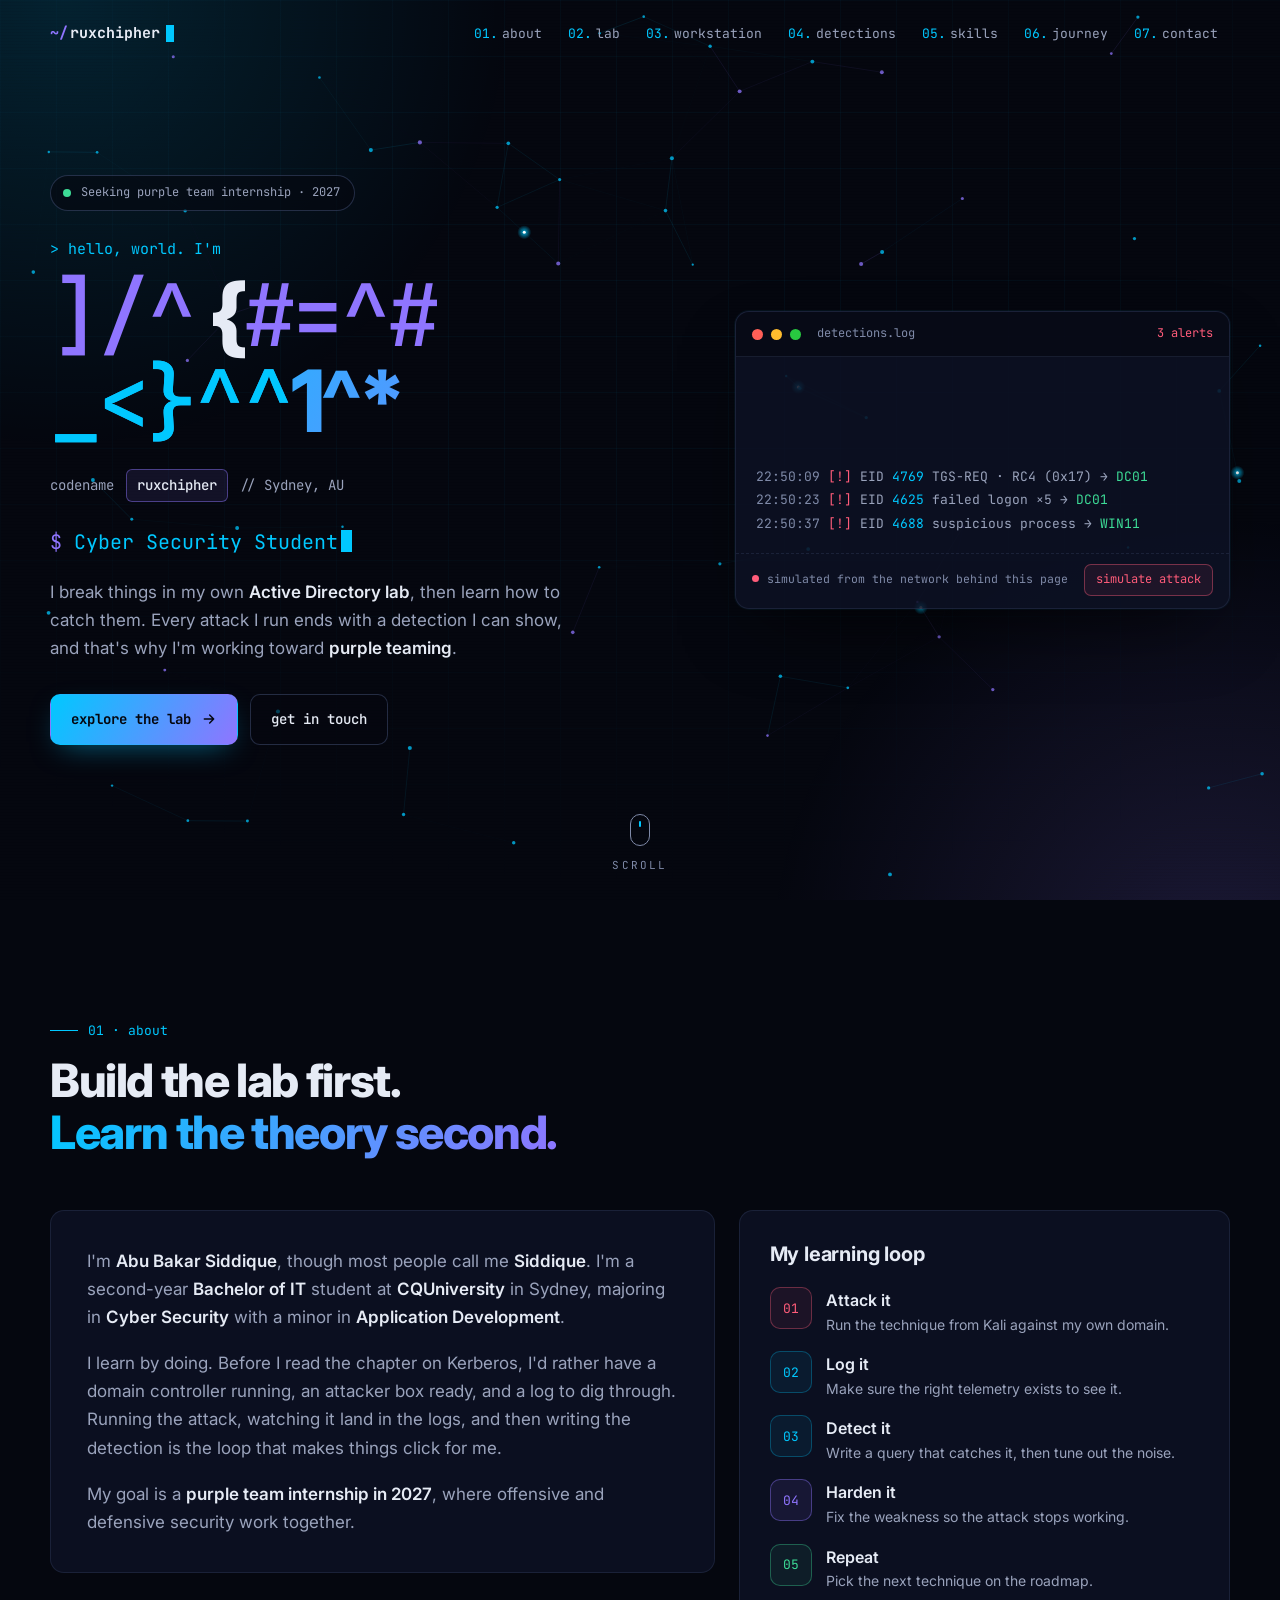
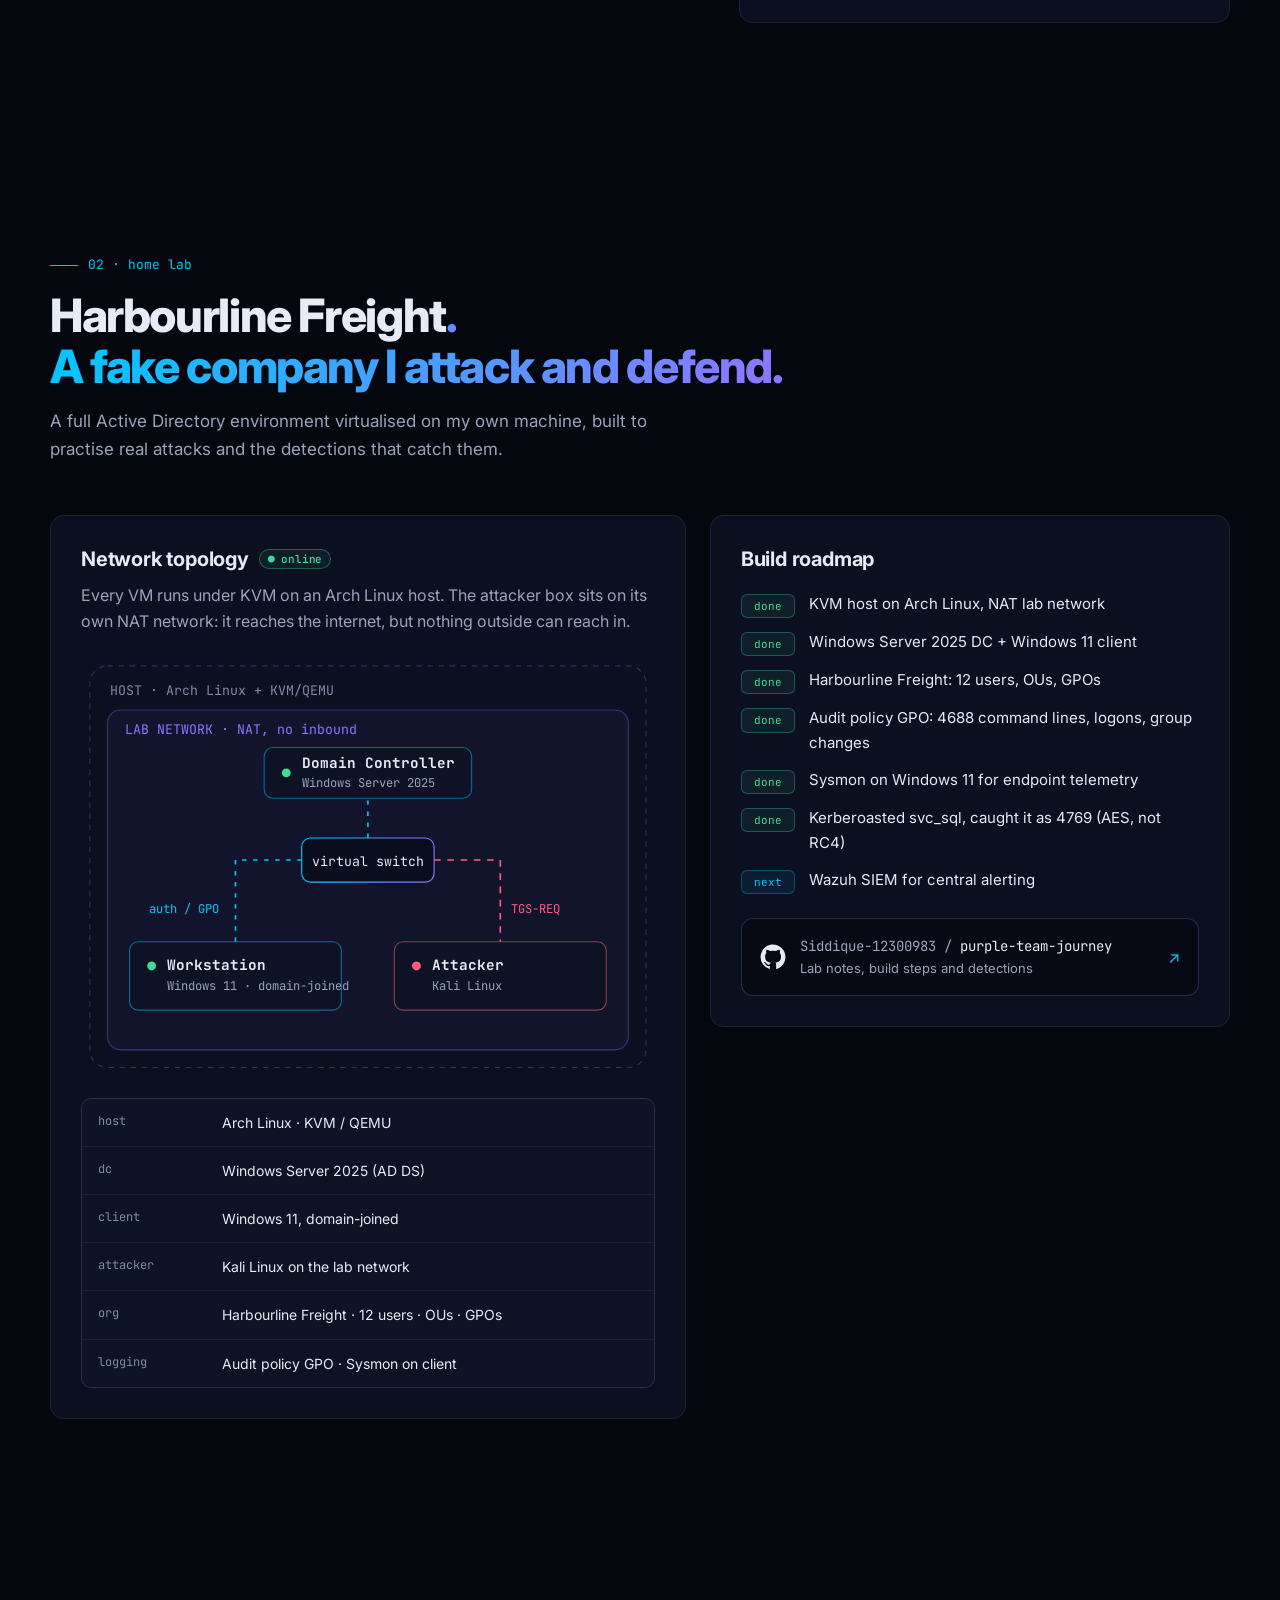
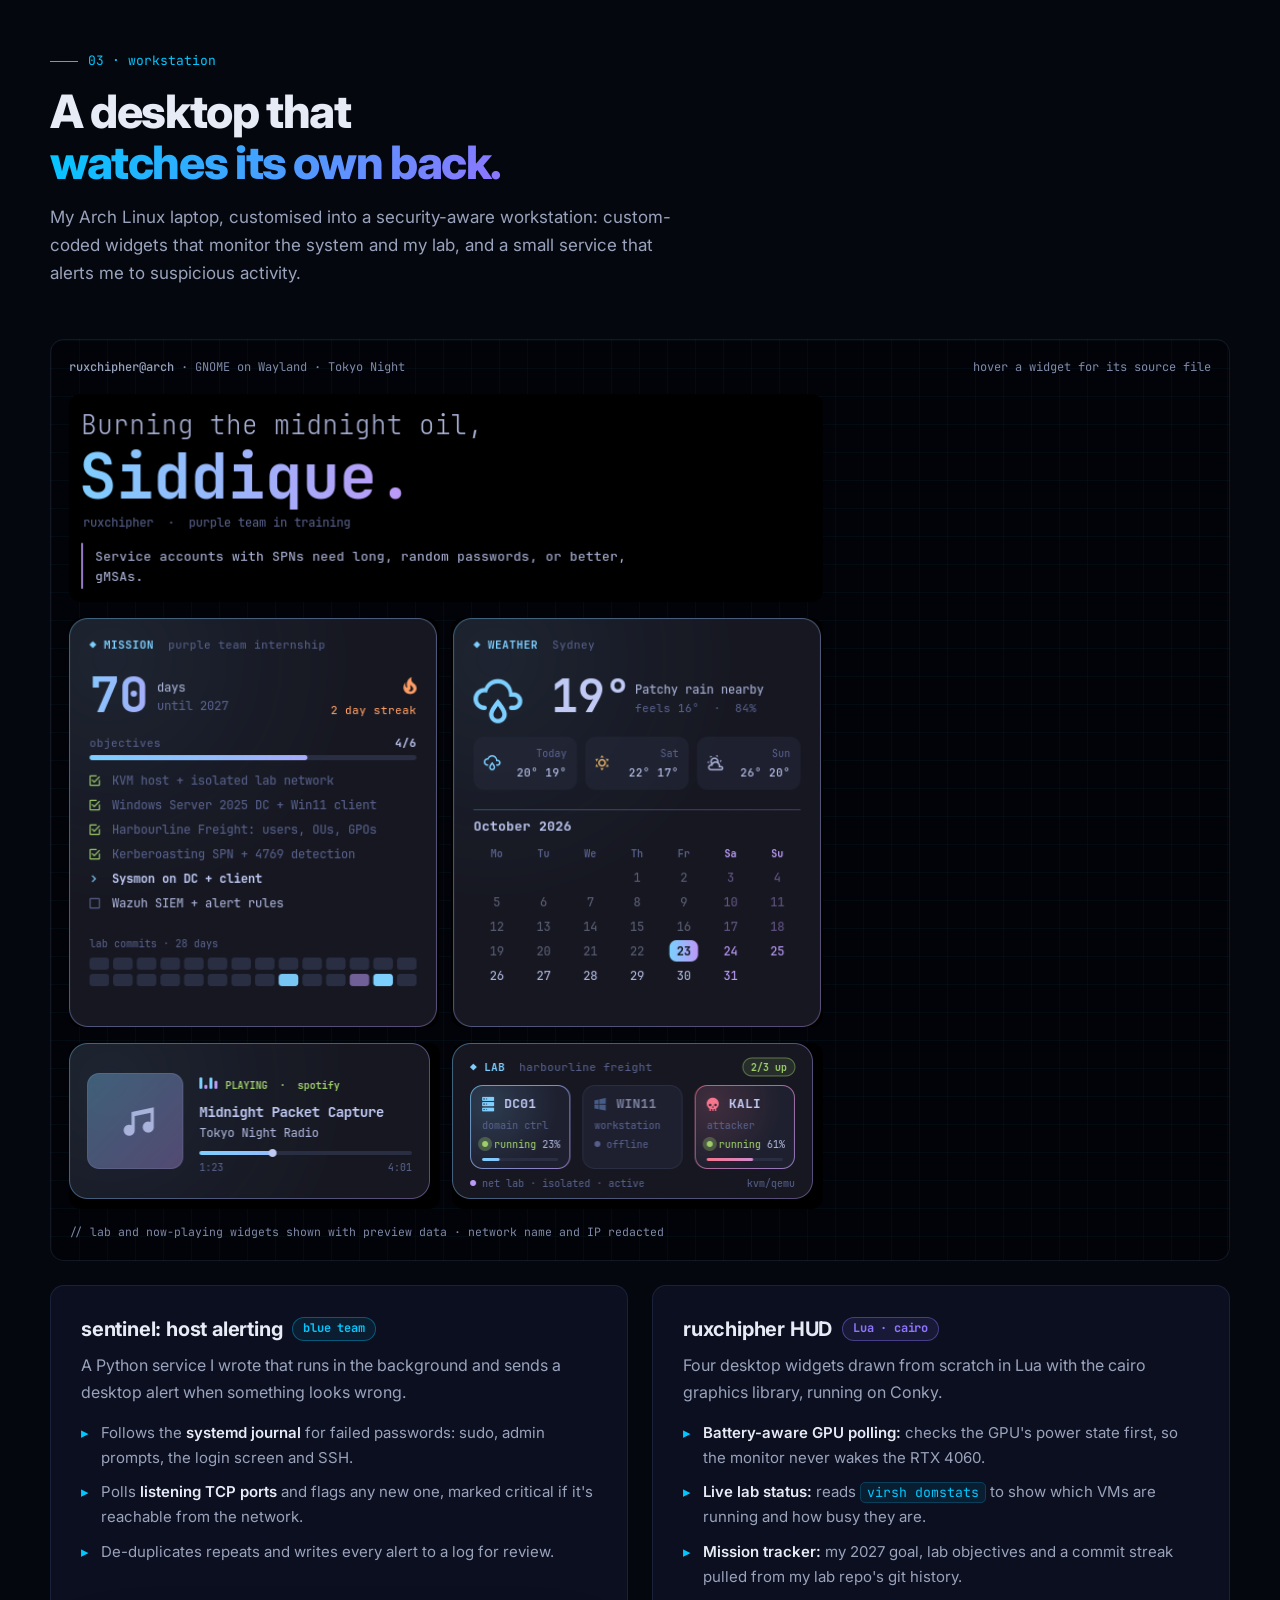
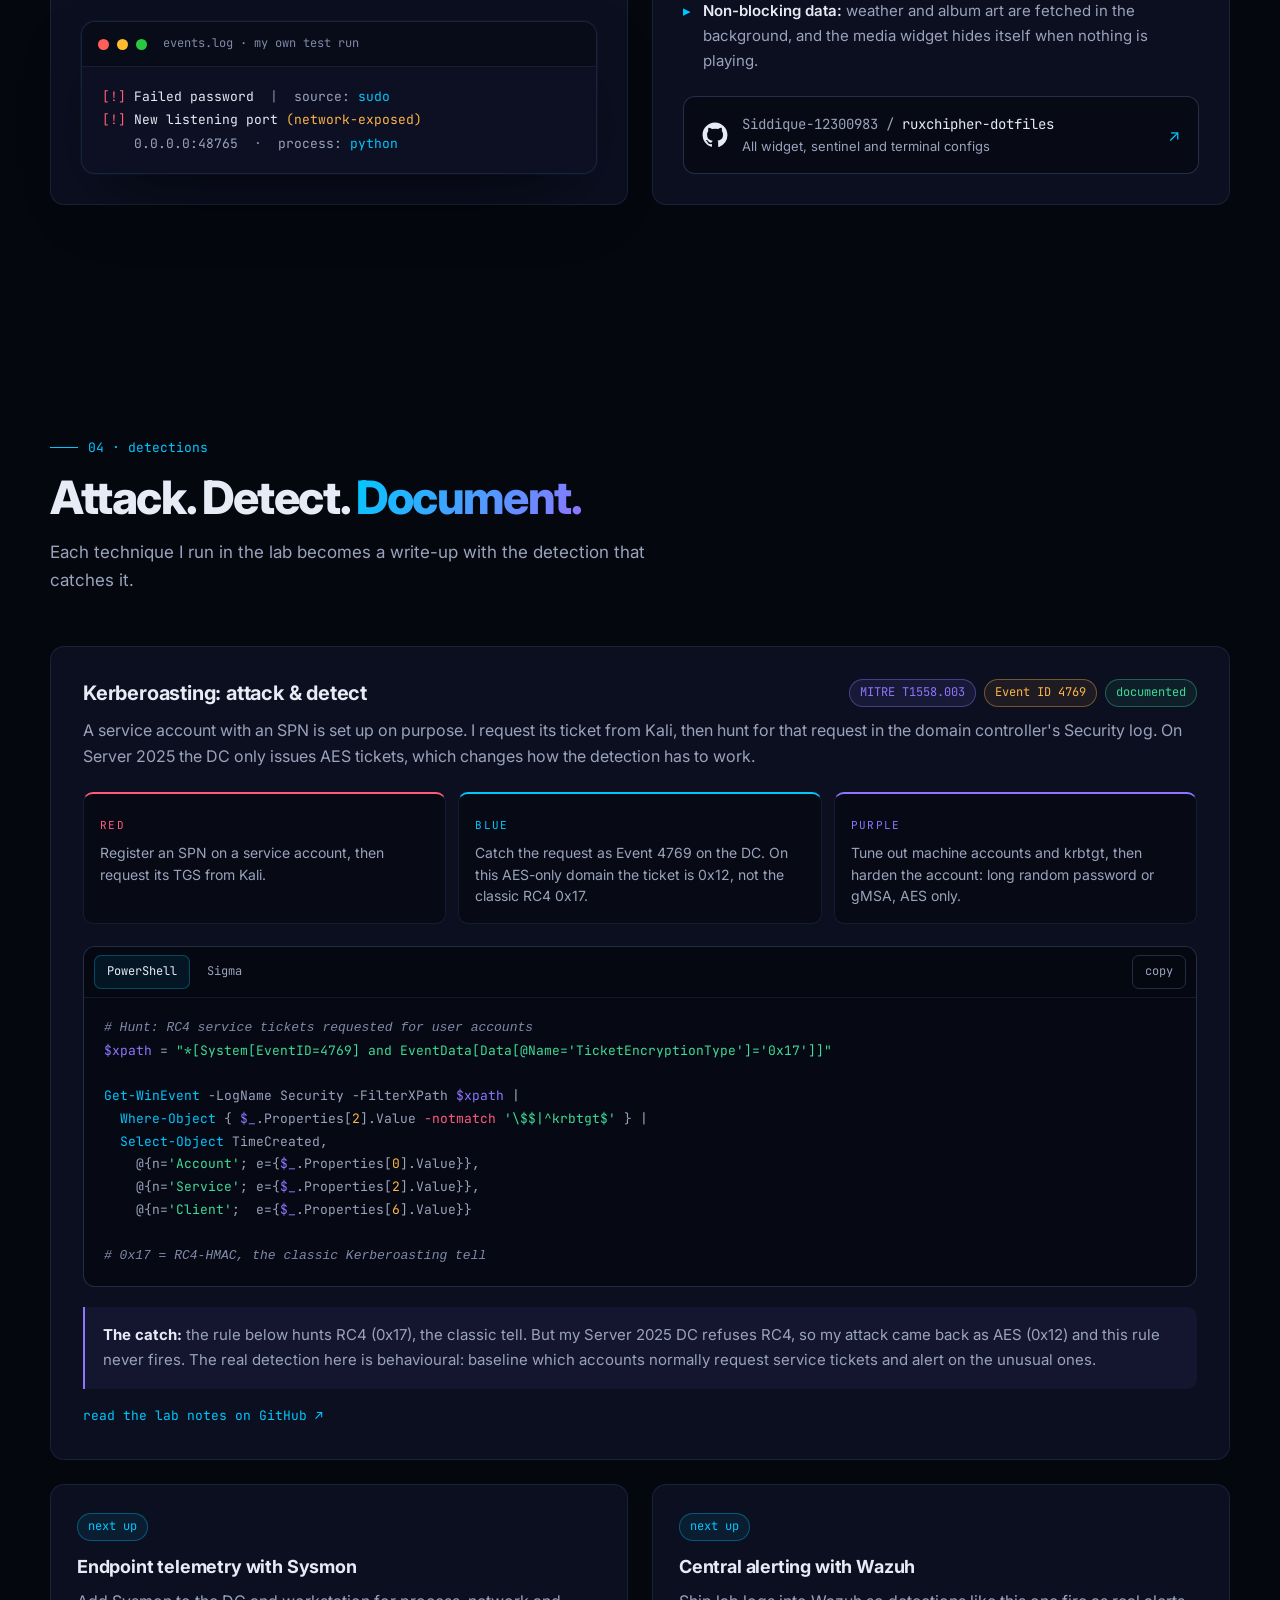
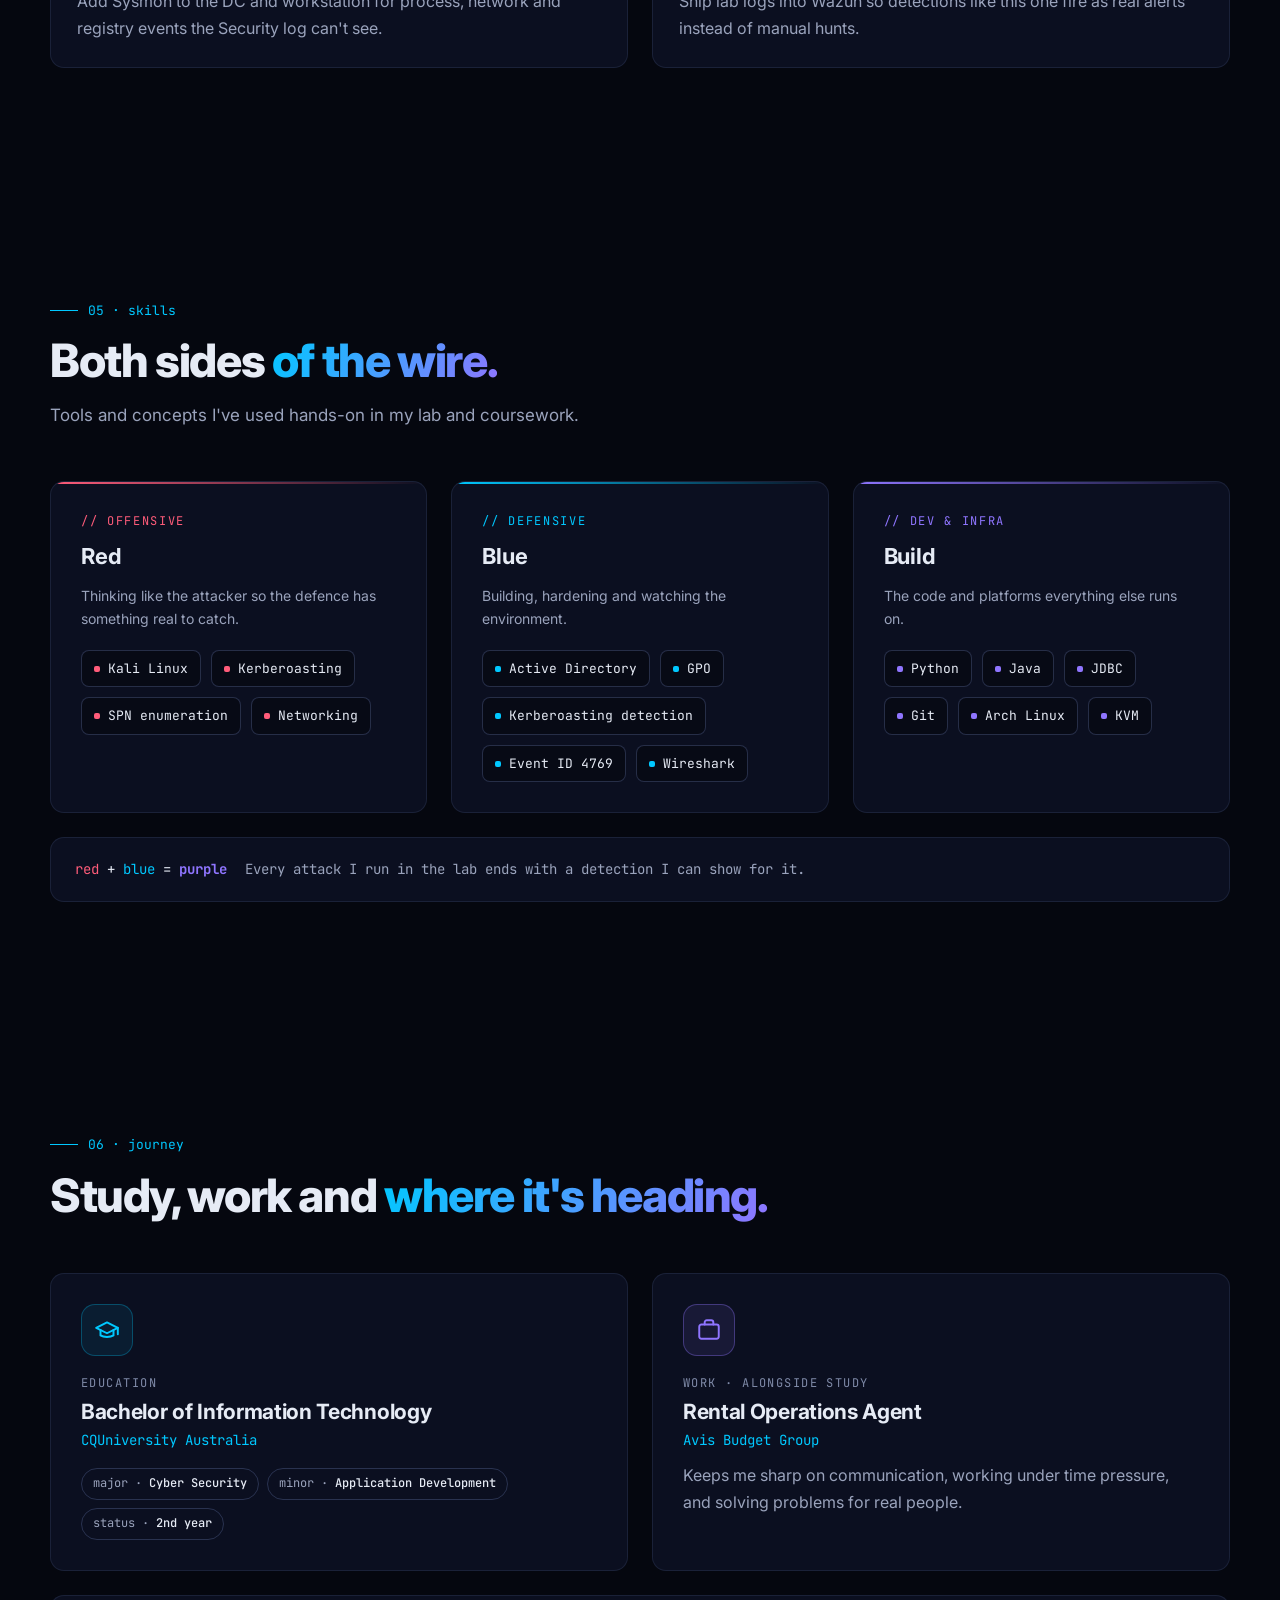
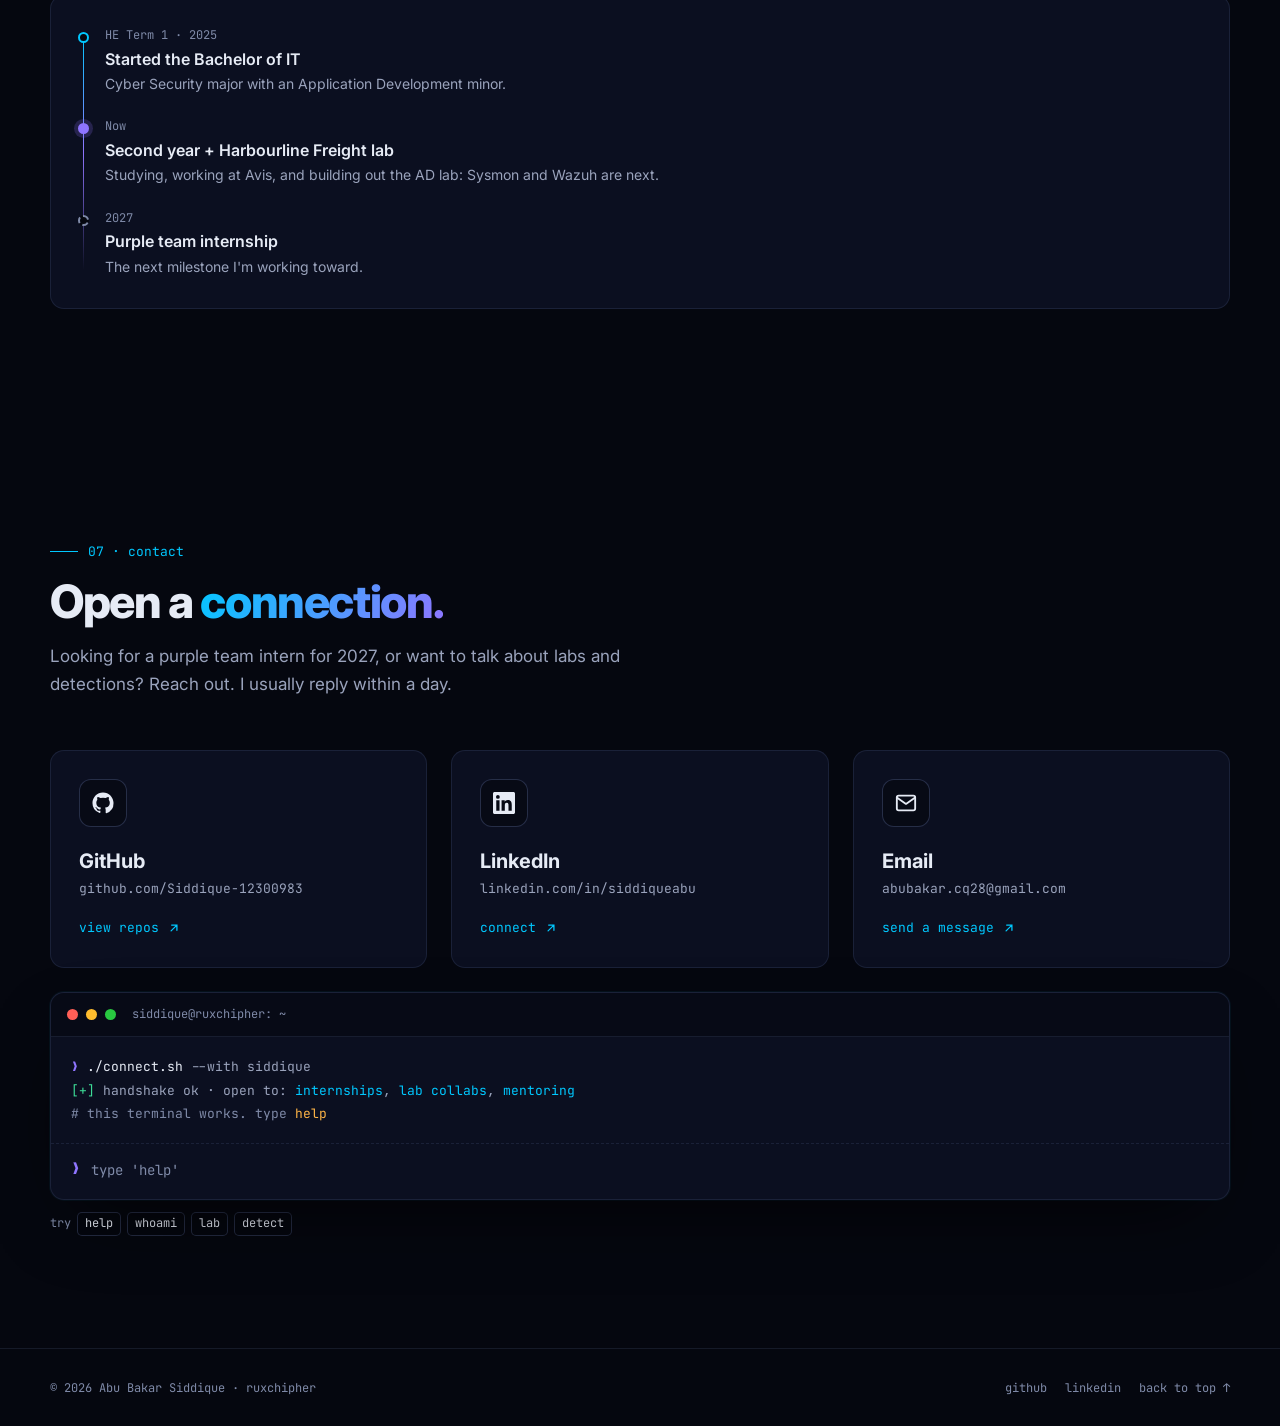
==== commit 51bf397d: "Rebuild site (v2): split CSS/JS, SEO files, detections section; correct lab to NAT and mark audit/Sy" ====
--- a/index.html
+++ b/index.html
@@ -1,723 +1,244 @@
 <!DOCTYPE html>
-<html lang="en">
+<html lang="en" class="no-js">
 <head>
 <meta charset="UTF-8">
-<meta name="viewport" content="width=device-width, initial-scale=1.0">
+<meta name="viewport" content="width=device-width, initial-scale=1, viewport-fit=cover">
 <title>Abu Bakar Siddique · ruxchipher</title>
-<meta name="description" content="Abu Bakar Siddique (ruxchipher) — Cyber Security student at CQUniversity, Sydney. Building Active Directory labs on the path to a purple team internship in 2027.">
+<meta name="description" content="Abu Bakar Siddique (ruxchipher): Cyber Security student at CQUniversity, Sydney. Building an Active Directory lab, attacking it and writing the detections, on the path to a purple team internship in 2027.">
+<meta name="author" content="Abu Bakar Siddique">
 <meta name="theme-color" content="#05070f">
-<link rel="icon" href="data:image/svg+xml,%3Csvg xmlns='http://www.w3.org/2000/svg' viewBox='0 0 64 64'%3E%3Crect width='64' height='64' rx='14' fill='%2305070f'/%3E%3Cpath d='M16 22l12 10-12 10' stroke='%2300c8ff' stroke-width='5' fill='none' stroke-linecap='round' stroke-linejoin='round'/%3E%3Cpath d='M32 44h16' stroke='%237b5cff' stroke-width='5' stroke-linecap='round'/%3E%3C/svg%3E">
+<meta name="color-scheme" content="dark">
+<meta name="referrer" content="strict-origin-when-cross-origin">
+
+<!-- PREVIEW VERSION (v2): keeps search engines from indexing this copy.
+     If the client picks v2 and it moves to the site root, delete this line. -->
+<meta name="robots" content="noindex">
+
+<!-- SITE URL: replace https://ruxchipher.com/ everywhere (this file, robots.txt, sitemap.xml) if you use another domain -->
+<link rel="canonical" href="https://ruxchipher.com/">
+
+<!-- Social preview (LinkedIn, Discord, X, WhatsApp) -->
+<meta property="og:type" content="website">
+<meta property="og:site_name" content="ruxchipher">
+<meta property="og:locale" content="en_AU">
+<meta property="og:url" content="https://ruxchipher.com/">
+<meta property="og:title" content="Abu Bakar Siddique · ruxchipher">
+<meta property="og:description" content="Cyber Security student building an AD lab: attack it, log it, detect it, harden it. Seeking a purple team internship for 2027.">
+<meta property="og:image" content="https://ruxchipher.com/assets/og-image.png">
+<meta property="og:image:width" content="1200">
+<meta property="og:image:height" content="630">
+<meta property="og:image:alt" content="ruxchipher: Abu Bakar Siddique, purple team learner">
+<meta name="twitter:card" content="summary_large_image">
+<meta name="twitter:title" content="Abu Bakar Siddique · ruxchipher">
+<meta name="twitter:description" content="AD lab builder. Attack it, log it, detect it, harden it.">
+<meta name="twitter:image" content="https://ruxchipher.com/assets/og-image.png">
+
+<link rel="icon" href="assets/favicon.svg" type="image/svg+xml">
+<link rel="apple-touch-icon" href="assets/apple-touch-icon.png">
+
 <link rel="preconnect" href="https://fonts.googleapis.com">
 <link rel="preconnect" href="https://fonts.gstatic.com" crossorigin>
 <link href="https://fonts.googleapis.com/css2?family=Inter:wght@400;500;600;700;800&family=JetBrains+Mono:wght@400;500;700&display=swap" rel="stylesheet">
-<style>
-  :root {
-    --bg: #05070f;
-    --bg-2: #0a0e1c;
-    --panel: rgba(13, 18, 36, 0.72);
-    --panel-solid: #0d1224;
-    --line: rgba(120, 140, 200, 0.14);
-    --line-strong: rgba(120, 140, 200, 0.28);
-    --text: #e6ebf5;
-    --muted: #8c96b0;
-    --dim: #5a6480;
-    --cyan: #00c8ff;
-    --purple: #7b5cff;
-    --green: #3ddc97;
-    --red: #ff5c7a;
-    --amber: #ffb547;
-    --grad: linear-gradient(120deg, var(--cyan), var(--purple));
-    --mono: "JetBrains Mono", ui-monospace, SFMono-Regular, Menlo, Consolas, monospace;
-    --sans: "Inter", system-ui, -apple-system, "Segoe UI", Roboto, sans-serif;
-    --radius: 14px;
-    --nav-h: 68px;
-    --ease: cubic-bezier(0.22, 1, 0.36, 1);
-  }
-
-  *, *::before, *::after { box-sizing: border-box; margin: 0; padding: 0; }
-
-  html { scroll-behavior: smooth; scroll-padding-top: var(--nav-h); -webkit-text-size-adjust: 100%; }
-
-  body {
-    background: var(--bg);
-    color: var(--text);
-    font-family: var(--sans);
-    font-size: 16px;
-    line-height: 1.65;
-    overflow-x: hidden;
-    -webkit-font-smoothing: antialiased;
-  }
-
-  body.booting { overflow: hidden; }
-
-  ::selection { background: rgba(0, 200, 255, 0.28); color: #fff; }
-
-  a { color: inherit; text-decoration: none; }
-
-  :focus-visible { outline: 2px solid var(--cyan); outline-offset: 3px; border-radius: 6px; }
-
-  .mono { font-family: var(--mono); }
-
-  /* ---------- Background layers ---------- */
-  #net {
-    position: fixed; inset: 0; z-index: 0;
-    width: 100%; height: 100%;
-    pointer-events: none;
-  }
-
-  .grid-overlay {
-    position: fixed; inset: 0; z-index: 0; pointer-events: none;
-    background-image:
-      linear-gradient(rgba(0, 200, 255, 0.045) 1px, transparent 1px),
-      linear-gradient(90deg, rgba(0, 200, 255, 0.045) 1px, transparent 1px);
-    background-size: 56px 56px;
-    mask-image: radial-gradient(ellipse 90% 70% at 50% 30%, #000 30%, transparent 100%);
-    -webkit-mask-image: radial-gradient(ellipse 90% 70% at 50% 30%, #000 30%, transparent 100%);
-    animation: gridDrift 40s linear infinite;
-  }
-
-  @keyframes gridDrift { to { background-position: 56px 56px, 56px 56px; } }
-
-  .glow {
-    position: fixed; z-index: 0; pointer-events: none;
-    width: 60vmax; height: 60vmax; border-radius: 50%;
-    filter: blur(90px); opacity: 0.16;
-  }
-  .glow.g1 { background: var(--cyan); top: -25vmax; left: -20vmax; }
-  .glow.g2 { background: var(--purple); bottom: -30vmax; right: -20vmax; opacity: 0.18; }
-
-  .scanlines {
-    position: fixed; inset: 0; z-index: 1; pointer-events: none;
-    background: repeating-linear-gradient(to bottom, transparent 0 2px, rgba(0, 0, 0, 0.12) 2px 3px);
-    opacity: 0.35;
-  }
-
-  main, nav, footer { position: relative; z-index: 2; }
-
-  /* ---------- Boot sequence ---------- */
-  #boot {
-    position: fixed; inset: 0; z-index: 100;
-    background: var(--bg);
-    display: flex; align-items: center; justify-content: center;
-    padding: 24px;
-    transition: opacity 0.7s var(--ease), visibility 0.7s;
-  }
-  #boot.done { opacity: 0; visibility: hidden; }
-
-  .boot-box { width: min(560px, 100%); font-family: var(--mono); font-size: 13px; color: var(--muted); }
-  .boot-line { white-space: pre-wrap; opacity: 0; transform: translateY(4px); transition: opacity 0.25s, transform 0.25s; }
-  .boot-line.show { opacity: 1; transform: none; }
-  .boot-line .ok { color: var(--green); }
-  .boot-line .acc { color: var(--cyan); }
-  .boot-line.granted { margin-top: 14px; color: var(--text); font-weight: 700; letter-spacing: 0.2em; }
-  .boot-line.granted span { background: var(--grad); -webkit-background-clip: text; background-clip: text; color: transparent; }
-  .boot-bar { margin-top: 18px; height: 2px; background: var(--line); border-radius: 2px; overflow: hidden; }
-  .boot-bar i { display: block; height: 100%; width: 0; background: var(--grad); transition: width 0.3s var(--ease); }
-  .boot-skip { margin-top: 14px; font-size: 11px; color: var(--dim); }
-
-  /* ---------- Load-in reveal ---------- */
-  .reveal { opacity: 0; transform: translateY(26px); transition: opacity 0.9s var(--ease), transform 0.9s var(--ease); transition-delay: var(--d, 0s); }
-  .reveal.in { opacity: 1; transform: none; }
-
-  /* ---------- Nav ---------- */
-  nav {
-    position: fixed; top: 0; left: 0; right: 0; z-index: 50;
-    height: var(--nav-h);
-    display: flex; align-items: center;
-    transition: background 0.4s, border-color 0.4s, backdrop-filter 0.4s;
-    border-bottom: 1px solid transparent;
-    transform: translateY(-100%);
-  }
-  body.loaded nav { transform: none; transition: transform 0.8s var(--ease) 0.15s, background 0.4s, border-color 0.4s; }
-  nav.scrolled {
-    background: rgba(5, 7, 15, 0.78);
-    backdrop-filter: blur(14px) saturate(140%);
-    -webkit-backdrop-filter: blur(14px) saturate(140%);
-    border-bottom-color: var(--line);
-  }
-
-  .nav-inner { width: min(1180px, 100% - 32px); margin: 0 auto; display: flex; align-items: center; justify-content: space-between; }
-
-  .logo { font-family: var(--mono); font-weight: 700; font-size: 15px; display: flex; align-items: center; gap: 2px; }
-  .logo .tilde { color: var(--purple); }
-  .logo .name { color: var(--text); }
-  .logo .caret { display: inline-block; width: 8px; height: 17px; background: var(--cyan); margin-left: 4px; animation: blink 1.05s steps(1) infinite; }
-
-  @keyframes blink { 50% { opacity: 0; } }
-
-  .nav-links { display: flex; gap: 4px; list-style: none; }
-  .nav-links a {
-    font-family: var(--mono); font-size: 13px; color: var(--muted);
-    padding: 8px 14px; border-radius: 8px; position: relative;
-    transition: color 0.25s, background 0.25s;
-  }
-  .nav-links a .num { color: var(--cyan); opacity: 0.7; margin-right: 4px; }
-  .nav-links a:hover { color: var(--text); background: rgba(255, 255, 255, 0.04); }
-  .nav-links a.active { color: var(--text); }
-  .nav-links a::after {
-    content: ""; position: absolute; left: 14px; right: 14px; bottom: 3px; height: 1px;
-    background: var(--grad); transform: scaleX(0); transform-origin: left; transition: transform 0.35s var(--ease);
-  }
-  .nav-links a.active::after { transform: scaleX(1); }
-
-  .menu-btn {
-    display: none; background: none; border: 1px solid var(--line-strong); border-radius: 10px;
-    width: 42px; height: 42px; cursor: pointer; position: relative;
-  }
-  .menu-btn span { position: absolute; left: 11px; right: 11px; height: 2px; background: var(--text); border-radius: 2px; transition: transform 0.3s var(--ease), opacity 0.2s; }
-  .menu-btn span:nth-child(1) { top: 14px; }
-  .menu-btn span:nth-child(2) { top: 20px; }
-  .menu-btn span:nth-child(3) { top: 26px; }
-  .menu-btn[aria-expanded="true"] span:nth-child(1) { transform: translateY(6px) rotate(45deg); }
-  .menu-btn[aria-expanded="true"] span:nth-child(2) { opacity: 0; }
-  .menu-btn[aria-expanded="true"] span:nth-child(3) { transform: translateY(-6px) rotate(-45deg); }
-
-  /* ---------- Layout ---------- */
-  section { padding: 120px 0; }
-  .wrap { width: min(1180px, 100% - 32px); margin: 0 auto; }
-
-  .sec-head { margin-bottom: 56px; }
-  .sec-tag { font-family: var(--mono); font-size: 13px; color: var(--cyan); display: inline-flex; align-items: center; gap: 10px; margin-bottom: 14px; }
-  .sec-tag::before { content: ""; width: 28px; height: 1px; background: var(--cyan); }
-  .sec-title { font-size: clamp(30px, 4.4vw, 46px); font-weight: 800; letter-spacing: -0.03em; line-height: 1.1; }
-  .sec-title .hl { background: var(--grad); -webkit-background-clip: text; background-clip: text; color: transparent; }
-  .sec-sub { color: var(--muted); max-width: 620px; margin-top: 14px; font-size: 17px; }
-
-  .panel {
-    background: var(--panel);
-    border: 1px solid var(--line);
-    border-radius: var(--radius);
-    backdrop-filter: blur(10px);
-    -webkit-backdrop-filter: blur(10px);
-    position: relative;
-  }
-
-  /* Gradient border on hover */
-  .glow-card { transition: transform 0.4s var(--ease), border-color 0.4s, box-shadow 0.4s; }
-  .glow-card::before {
-    content: ""; position: absolute; inset: -1px; border-radius: inherit; padding: 1px;
-    background: radial-gradient(400px circle at var(--mx, 50%) var(--my, 50%), rgba(0, 200, 255, 0.55), rgba(123, 92, 255, 0.35) 40%, transparent 70%);
-    -webkit-mask: linear-gradient(#000 0 0) content-box, linear-gradient(#000 0 0);
-    -webkit-mask-composite: xor; mask-composite: exclude;
-    opacity: 0; transition: opacity 0.4s; pointer-events: none;
-  }
-  .glow-card:hover::before { opacity: 1; }
-  .glow-card:hover { transform: translateY(-3px); box-shadow: 0 20px 50px -20px rgba(0, 200, 255, 0.25); }
-
-  /* ---------- Hero ---------- */
-  #hero { position: relative; min-height: 100vh; min-height: 100svh; display: flex; align-items: center; padding: calc(var(--nav-h) + 40px) 0 80px; }
-  .hero-grid { display: grid; grid-template-columns: 1.15fr 0.85fr; gap: 56px; align-items: center; }
-
-  .status-pill {
-    display: inline-flex; align-items: center; gap: 10px;
-    font-family: var(--mono); font-size: 12px; color: var(--muted);
-    padding: 7px 14px 7px 12px; border: 1px solid var(--line-strong); border-radius: 999px;
-    background: rgba(10, 14, 28, 0.6); margin-bottom: 28px;
-  }
-  .status-pill .dot { width: 8px; height: 8px; border-radius: 50%; background: var(--green); box-shadow: 0 0 0 0 rgba(61, 220, 151, 0.6); animation: pulse 2s infinite; }
-  @keyframes pulse { 70% { box-shadow: 0 0 0 8px rgba(61, 220, 151, 0); } 100% { box-shadow: 0 0 0 0 rgba(61, 220, 151, 0); } }
-
-  .hero-hello { font-family: var(--mono); color: var(--cyan); font-size: 15px; margin-bottom: 12px; }
-  .hero-name {
-    font-size: clamp(44px, 7.4vw, 88px); font-weight: 800; line-height: 0.98; letter-spacing: -0.045em;
-  }
-  .hero-name .last { display: block; background: var(--grad); -webkit-background-clip: text; background-clip: text; color: transparent; }
-
-  .codename { margin-top: 22px; display: flex; align-items: center; gap: 12px; flex-wrap: wrap; font-family: var(--mono); font-size: 14px; color: var(--muted); }
-  .codename b {
-    color: var(--text); font-weight: 500; padding: 4px 10px; border-radius: 6px;
-    border: 1px solid rgba(123, 92, 255, 0.45); background: rgba(123, 92, 255, 0.1);
-    position: relative;
-  }
-  .codename b.glitch:hover { animation: glitch 0.4s steps(2) 2; }
-  @keyframes glitch {
-    0% { text-shadow: 2px 0 var(--cyan), -2px 0 var(--purple); transform: translateX(0); }
-    25% { text-shadow: -2px 0 var(--cyan), 2px 0 var(--purple); transform: translateX(1px); }
-    50% { text-shadow: 2px 1px var(--cyan), -2px -1px var(--purple); transform: translateX(-1px); }
-    100% { text-shadow: none; transform: none; }
-  }
-
-  .typing { margin-top: 26px; font-family: var(--mono); font-size: clamp(16px, 2.1vw, 21px); color: var(--text); min-height: 1.6em; }
-  .typing .prompt { color: var(--purple); }
-  .typing .role { color: var(--cyan); }
-  .cursor { display: inline-block; width: 0.58em; height: 1.15em; background: var(--cyan); vertical-align: -0.2em; margin-left: 3px; animation: blink 1.05s steps(1) infinite; }
-
-  .hero-lede { margin-top: 22px; color: var(--muted); font-size: 17px; max-width: 540px; }
-  .hero-lede strong { color: var(--text); font-weight: 600; }
-
-  .cta { margin-top: 36px; display: flex; gap: 14px; flex-wrap: wrap; }
-  .btn {
-    font-family: var(--mono); font-size: 14px; font-weight: 500;
-    display: inline-flex; align-items: center; gap: 10px;
-    padding: 14px 22px; border-radius: 10px; cursor: pointer;
-    transition: transform 0.3s var(--ease), box-shadow 0.3s, background 0.3s, border-color 0.3s;
-  }
-  .btn svg { width: 16px; height: 16px; transition: transform 0.3s var(--ease); }
-  .btn:hover svg { transform: translateX(3px); }
-  .btn-primary { background: var(--grad); color: #05070f; font-weight: 700; box-shadow: 0 10px 30px -10px rgba(0, 200, 255, 0.5); }
-  .btn-primary:hover { transform: translateY(-2px); box-shadow: 0 16px 40px -10px rgba(123, 92, 255, 0.6); }
-  .btn-ghost { border: 1px solid var(--line-strong); color: var(--text); background: rgba(10, 14, 28, 0.5); }
-  .btn-ghost:hover { border-color: var(--cyan); transform: translateY(-2px); }
-
-  /* Terminal window */
-  .term { overflow: hidden; box-shadow: 0 30px 80px -30px rgba(0, 0, 0, 0.8), 0 0 0 1px rgba(0, 200, 255, 0.06); }
-  .term-bar { display: flex; align-items: center; gap: 8px; padding: 12px 16px; border-bottom: 1px solid var(--line); background: rgba(5, 7, 15, 0.5); }
-  .term-bar i { width: 11px; height: 11px; border-radius: 50%; background: #2a3150; }
-  .term-bar i:nth-child(1) { background: #ff5f57; }
-  .term-bar i:nth-child(2) { background: #febc2e; }
-  .term-bar i:nth-child(3) { background: #28c840; }
-  .term-bar span { margin-left: 10px; font-family: var(--mono); font-size: 12px; color: var(--dim); }
-  .term-body { padding: 20px 20px 22px; font-family: var(--mono); font-size: 13px; line-height: 1.85; color: var(--muted); overflow-x: auto; }
-  .term-body .p { color: var(--purple); }
-  .term-body .c { color: var(--cyan); }
-  .term-body .g { color: var(--green); }
-  .term-body .w { color: var(--text); }
-  .term-body .y { color: var(--amber); }
-  .term-body .r { color: var(--red); }
-  .term-body .cm { color: var(--dim); }
-  .term-body .ln { display: block; white-space: pre; }
-  #heroTerm .ln { opacity: 0; transform: translateX(-6px); transition: opacity 0.35s, transform 0.35s; }
-  #heroTerm .ln.show { opacity: 1; transform: none; }
-
-  .scroll-hint {
-    position: absolute; left: 0; right: 0; bottom: 28px; margin: 0 auto; width: max-content;
-    font-family: var(--mono); font-size: 11px; color: var(--dim); letter-spacing: 0.2em;
-    display: flex; flex-direction: column; align-items: center; gap: 10px;
-  }
-  .scroll-hint .mouse { width: 20px; height: 32px; border: 1.5px solid var(--dim); border-radius: 12px; position: relative; }
-  .scroll-hint .mouse::after { content: ""; position: absolute; left: 50%; top: 6px; width: 2px; height: 6px; margin-left: -1px; background: var(--cyan); border-radius: 2px; animation: wheel 1.8s var(--ease) infinite; }
-  @keyframes wheel { 0% { opacity: 1; transform: none; } 100% { opacity: 0; transform: translateY(10px); } }
-
-  /* ---------- About ---------- */
-  .about-grid { display: grid; grid-template-columns: 1.2fr 0.8fr; gap: 28px; }
-  .about-text { padding: 36px; }
-  .about-text p { color: var(--muted); font-size: 17px; }
-  .about-text p + p { margin-top: 18px; }
-  .about-text strong { color: var(--text); font-weight: 600; }
-  .about-text .quote {
-    margin-top: 28px; padding: 18px 20px; border-left: 2px solid var(--purple);
-    background: rgba(123, 92, 255, 0.07); border-radius: 0 10px 10px 0;
-    font-family: var(--mono); font-size: 14px; color: var(--text);
-  }
-  .about-text .quote span { color: var(--purple); }
-
-  .facts { display: grid; gap: 14px; }
-  .fact { padding: 20px 22px; display: flex; gap: 16px; align-items: flex-start; }
-  .fact .ico {
-    flex: none; width: 40px; height: 40px; border-radius: 10px; display: grid; place-items: center;
-    background: rgba(0, 200, 255, 0.08); border: 1px solid rgba(0, 200, 255, 0.22); color: var(--cyan);
-  }
-  .fact:nth-child(even) .ico { background: rgba(123, 92, 255, 0.1); border-color: rgba(123, 92, 255, 0.3); color: var(--purple); }
-  .fact .ico svg { width: 20px; height: 20px; }
-  .fact .k { font-family: var(--mono); font-size: 11px; color: var(--dim); text-transform: uppercase; letter-spacing: 0.12em; }
-  .fact .v { font-weight: 600; margin-top: 2px; }
-  .fact .s { font-size: 14px; color: var(--muted); }
-
-  /* ---------- Lab ---------- */
-  .lab-grid { display: grid; grid-template-columns: 1fr 1fr; gap: 28px; align-items: start; }
-  .lab-card { padding: 30px; }
-  .lab-card h3 { font-size: 20px; letter-spacing: -0.01em; display: flex; align-items: center; gap: 10px; }
-  .lab-card h3 .badge { font-family: var(--mono); font-size: 11px; font-weight: 500; color: var(--green); border: 1px solid rgba(61, 220, 151, 0.35); background: rgba(61, 220, 151, 0.08); padding: 2px 8px; border-radius: 999px; }
-  .lab-card > p { color: var(--muted); margin-top: 10px; }
-
-  .topo { margin-top: 24px; width: 100%; height: auto; display: block; }
-  .topo text { font-family: var(--mono); }
-  .topo .flow { stroke-dasharray: 4 6; animation: flow 1.4s linear infinite; }
-  .topo .attack { stroke-dasharray: 6 6; animation: flow 0.9s linear infinite; }
-  @keyframes flow { to { stroke-dashoffset: -20; } }
-  .topo .node rect { transition: stroke 0.3s; }
-  .topo .node:hover rect { stroke: var(--cyan); }
-
-  .spec { margin-top: 24px; display: grid; gap: 1px; background: var(--line); border: 1px solid var(--line); border-radius: 10px; overflow: hidden; }
-  .spec div { display: grid; grid-template-columns: 130px 1fr; gap: 14px; padding: 12px 16px; background: var(--panel-solid); font-size: 14px; }
-  .spec dt { font-family: var(--mono); font-size: 12px; color: var(--dim); padding-top: 1px; }
-  .spec dd { color: var(--text); }
-
-  .lab-right { display: grid; gap: 28px; }
-
-  .hunt-head { display: flex; align-items: center; justify-content: space-between; gap: 12px; flex-wrap: wrap; }
-  .eid { font-family: var(--mono); font-size: 12px; color: var(--amber); border: 1px solid rgba(255, 181, 71, 0.35); background: rgba(255, 181, 71, 0.08); padding: 3px 10px; border-radius: 999px; }
-
-  .chain { margin-top: 22px; display: grid; grid-template-columns: repeat(3, 1fr); gap: 10px; }
-  .chain div { padding: 14px; border-radius: 10px; border: 1px solid var(--line); background: rgba(5, 7, 15, 0.45); }
-  .chain .t { font-family: var(--mono); font-size: 11px; letter-spacing: 0.1em; text-transform: uppercase; }
-  .chain .red .t { color: var(--red); }
-  .chain .blue .t { color: var(--cyan); }
-  .chain .purple .t { color: var(--purple); }
-  .chain p { font-size: 13px; color: var(--muted); margin-top: 6px; line-height: 1.5; }
-
-  .roadmap { margin-top: 20px; list-style: none; display: grid; gap: 12px; }
-  .roadmap li { display: flex; align-items: center; gap: 14px; font-size: 15px; }
-  .roadmap .st { flex: none; font-family: var(--mono); font-size: 11px; width: 74px; text-align: center; padding: 3px 0; border-radius: 6px; }
-  .roadmap .done { color: var(--green); background: rgba(61, 220, 151, 0.08); border: 1px solid rgba(61, 220, 151, 0.3); }
-  .roadmap .next { color: var(--cyan); background: rgba(0, 200, 255, 0.08); border: 1px solid rgba(0, 200, 255, 0.3); }
-  .roadmap .next-dot { animation: blink 1.4s steps(1) infinite; }
-  .roadmap .muted { color: var(--muted); }
-
-  .repo {
-    margin-top: 22px; display: flex; align-items: center; gap: 14px; padding: 16px 18px; border-radius: 12px;
-    border: 1px solid var(--line-strong); background: rgba(5, 7, 15, 0.5);
-    transition: border-color 0.3s, transform 0.3s var(--ease);
-  }
-  .repo:hover { border-color: var(--cyan); transform: translateY(-2px); }
-  .repo svg { width: 26px; height: 26px; flex: none; }
-  .repo .rn { font-family: var(--mono); font-size: 14px; color: var(--text); word-break: break-all; }
-  .repo .rn span { color: var(--muted); }
-  .repo .rd { font-size: 13px; color: var(--muted); }
-  .repo .arr { margin-left: auto; color: var(--cyan); flex: none; }
-
-  /* ---------- Skills ---------- */
-  .skills-grid { display: grid; grid-template-columns: repeat(3, 1fr); gap: 24px; }
-  .skill-col { padding: 30px; overflow: hidden; }
-  .skill-col::after {
-    content: ""; position: absolute; top: 0; left: 0; right: 0; height: 2px; border-radius: var(--radius) var(--radius) 0 0;
-  }
-  .skill-col.off::after { background: linear-gradient(90deg, var(--red), transparent); }
-  .skill-col.def::after { background: linear-gradient(90deg, var(--cyan), transparent); }
-  .skill-col.dev::after { background: linear-gradient(90deg, var(--purple), transparent); }
-  .skill-col .label { font-family: var(--mono); font-size: 12px; letter-spacing: 0.14em; text-transform: uppercase; }
-  .skill-col.off .label { color: var(--red); }
-  .skill-col.def .label { color: var(--cyan); }
-  .skill-col.dev .label { color: var(--purple); }
-  .skill-col h3 { font-size: 22px; margin-top: 6px; letter-spacing: -0.01em; }
-  .skill-col > p { color: var(--muted); font-size: 14px; margin-top: 8px; }
-
-  .tags { margin-top: 22px; display: flex; flex-wrap: wrap; gap: 10px; list-style: none; }
-  .tag {
-    font-family: var(--mono); font-size: 13px; padding: 8px 13px; border-radius: 8px;
-    border: 1px solid var(--line-strong); background: rgba(5, 7, 15, 0.55); color: var(--text);
-    display: inline-flex; align-items: center; gap: 8px;
-    opacity: 0; transform: translateY(10px) scale(0.96);
-    transition: opacity 0.5s var(--ease), transform 0.5s var(--ease), border-color 0.25s, background 0.25s;
-    transition-delay: var(--td, 0s);
-  }
-  .in .tag { opacity: 1; transform: none; }
-  .tag::before { content: ""; width: 6px; height: 6px; border-radius: 2px; flex: none; }
-  .off .tag::before { background: var(--red); }
-  .def .tag::before { background: var(--cyan); }
-  .dev .tag::before { background: var(--purple); }
-  .off .tag:hover { border-color: var(--red); background: rgba(255, 92, 122, 0.08); }
-  .def .tag:hover { border-color: var(--cyan); background: rgba(0, 200, 255, 0.08); }
-  .dev .tag:hover { border-color: var(--purple); background: rgba(123, 92, 255, 0.1); }
-
-  .purple-note {
-    margin-top: 24px; padding: 22px 26px; display: flex; gap: 18px; align-items: center; flex-wrap: wrap;
-    font-family: var(--mono); font-size: 14px; color: var(--muted);
-  }
-  .purple-note .eq { color: var(--text); }
-  .purple-note .eq .r { color: var(--red); }
-  .purple-note .eq .b { color: var(--cyan); }
-  .purple-note .eq .p { color: var(--purple); font-weight: 700; }
-
-  /* ---------- Education ---------- */
-  .edu { padding: 36px; display: grid; grid-template-columns: auto 1fr; gap: 28px; align-items: start; }
-  .edu-logo {
-    width: 72px; height: 72px; border-radius: 16px; display: grid; place-items: center;
-    background: linear-gradient(135deg, rgba(0, 200, 255, 0.15), rgba(123, 92, 255, 0.18));
-    border: 1px solid rgba(123, 92, 255, 0.35); color: var(--text);
-  }
-  .edu-logo svg { width: 34px; height: 34px; }
-  .edu h3 { font-size: 24px; letter-spacing: -0.02em; }
-  .edu .inst { color: var(--cyan); font-family: var(--mono); font-size: 14px; margin-top: 4px; }
-  .edu-meta { display: flex; flex-wrap: wrap; gap: 10px; margin-top: 18px; }
-  .edu-meta span { font-family: var(--mono); font-size: 12px; padding: 6px 12px; border-radius: 999px; border: 1px solid var(--line-strong); color: var(--muted); }
-  .edu-meta span b { color: var(--text); font-weight: 500; }
-
-  .timeline { margin-top: 30px; position: relative; padding-left: 26px; }
-  .timeline::before { content: ""; position: absolute; left: 6px; top: 6px; bottom: 6px; width: 1px; background: linear-gradient(var(--cyan), var(--purple), transparent); }
-  .tl { position: relative; padding-bottom: 22px; }
-  .tl:last-child { padding-bottom: 0; }
-  .tl::before { content: ""; position: absolute; left: -25px; top: 7px; width: 11px; height: 11px; border-radius: 50%; background: var(--bg); border: 2px solid var(--cyan); }
-  .tl.now::before { border-color: var(--purple); background: var(--purple); box-shadow: 0 0 0 4px rgba(123, 92, 255, 0.2); }
-  .tl.goal::before { border-style: dashed; border-color: var(--dim); }
-  .tl .when { font-family: var(--mono); font-size: 12px; color: var(--dim); }
-  .tl .what { font-weight: 600; }
-  .tl .det { font-size: 14px; color: var(--muted); }
-
-  /* ---------- Contact ---------- */
-  .contact-grid { display: grid; grid-template-columns: repeat(3, 1fr); gap: 24px; }
-  .contact-card { padding: 30px; display: flex; flex-direction: column; gap: 18px; min-height: 220px; }
-  .contact-card .ico { width: 48px; height: 48px; border-radius: 12px; display: grid; place-items: center; border: 1px solid var(--line-strong); background: rgba(5, 7, 15, 0.6); color: var(--text); transition: color 0.3s, border-color 0.3s; }
-  .contact-card:hover .ico { color: var(--cyan); border-color: var(--cyan); }
-  .contact-card .ico svg { width: 22px; height: 22px; }
-  .contact-card h3 { font-size: 20px; }
-  .contact-card .handle { font-family: var(--mono); font-size: 13px; color: var(--muted); word-break: break-all; }
-  .contact-card .go { margin-top: auto; font-family: var(--mono); font-size: 13px; color: var(--cyan); display: inline-flex; align-items: center; gap: 8px; }
-  .contact-card .go svg { width: 14px; height: 14px; transition: transform 0.3s var(--ease); }
-  .contact-card:hover .go svg { transform: translate(3px, -3px); }
-  .contact-card.pending .go { color: var(--dim); }
-
-  .contact-term { margin-top: 28px; }
-
-  /* ---------- Footer ---------- */
-  footer { border-top: 1px solid var(--line); padding: 34px 0; }
-  .foot { display: flex; justify-content: space-between; gap: 16px; flex-wrap: wrap; font-family: var(--mono); font-size: 12px; color: var(--dim); }
-  .foot a:hover { color: var(--cyan); }
-
-  /* ---------- Workstation ---------- */
-  .desk {
-    padding: 18px; overflow: hidden;
-    background:
-      linear-gradient(rgba(0, 200, 255, 0.04) 1px, transparent 1px) 0 0 / 28px 28px,
-      linear-gradient(90deg, rgba(0, 200, 255, 0.04) 1px, transparent 1px) 0 0 / 28px 28px,
-      #020308;
-  }
-  .desk-bar { display: flex; align-items: center; justify-content: space-between; gap: 12px; font-family: var(--mono); font-size: 12px; color: var(--dim); margin-bottom: 16px; flex-wrap: wrap; }
-  .desk-bar b { color: var(--muted); font-weight: 500; }
-  .desk-grid { display: grid; grid-template-columns: 750fr 370fr; gap: 16px; align-items: start; }
-  .desk-col { display: grid; gap: 16px; }
-  .shot { position: relative; margin: 0; }
-  .shot img { display: block; width: 100%; height: auto; border-radius: 12px; }
-  .shot.half { width: 49.3%; }
-  .shot figcaption {
-    position: absolute; left: 10px; bottom: 10px;
-    font-family: var(--mono); font-size: 11px; color: var(--text);
-    padding: 3px 8px; border-radius: 6px; background: rgba(5, 7, 15, 0.8); border: 1px solid var(--line-strong);
-    opacity: 0; transform: translateY(4px); transition: opacity 0.3s, transform 0.3s var(--ease);
-  }
-  .shot:hover figcaption { opacity: 1; transform: none; }
-  .desk-note { margin-top: 14px; font-family: var(--mono); font-size: 11px; color: var(--dim); }
-
-  .ws-grid { margin-top: 28px; display: grid; grid-template-columns: 1fr 1fr; gap: 28px; align-items: start; }
-  .ws-list { margin-top: 18px; list-style: none; display: grid; gap: 10px; }
-  .ws-list li { display: flex; gap: 12px; font-size: 15px; color: var(--muted); }
-  .ws-list li::before { content: "▸"; color: var(--cyan); flex: none; }
-  .ws-list strong { color: var(--text); font-weight: 600; }
-
-  /* ---------- Responsive ---------- */
-  @media (max-width: 980px) {
-    .hero-grid, .about-grid, .lab-grid, .ws-grid { grid-template-columns: 1fr; }
-    .skills-grid, .contact-grid { grid-template-columns: 1fr 1fr; }
-    .skill-col.dev { grid-column: 1 / -1; }
-    .contact-card:last-child { grid-column: 1 / -1; }
-    .hero-term-wrap { max-width: 560px; }
-  }
-
-  @media (max-width: 760px) {
-    :root { --nav-h: 62px; }
-    .desk { padding: 12px; }
-    .desk-grid { grid-template-columns: 1fr; gap: 12px; }
-    .desk-col { gap: 12px; }
-    .shot.half { width: 100%; }
-    .shot figcaption { opacity: 1; transform: none; }
-    .desk-bar span:last-child { display: none; }
-    section { padding: 84px 0; }
-    .sec-head { margin-bottom: 40px; }
-    .menu-btn { display: block; }
-    .nav-links {
-      position: fixed; top: var(--nav-h); left: 0; right: 0;
-      flex-direction: column; gap: 0; padding: 12px 16px 20px;
-      background: rgba(5, 7, 15, 0.96); backdrop-filter: blur(14px); -webkit-backdrop-filter: blur(14px);
-      border-bottom: 1px solid var(--line);
-      transform: translateY(-8px); opacity: 0; visibility: hidden;
-      transition: transform 0.35s var(--ease), opacity 0.35s, visibility 0.35s;
-    }
-    .nav-links.open { transform: none; opacity: 1; visibility: visible; }
-    .nav-links a { display: block; padding: 14px 8px; font-size: 15px; border-bottom: 1px solid var(--line); border-radius: 0; }
-    .nav-links li:last-child a { border-bottom: 0; }
-    .nav-links a::after { display: none; }
-    nav.menu-open { background: rgba(5, 7, 15, 0.96); border-bottom-color: var(--line); }
-
-    .skills-grid, .contact-grid { grid-template-columns: 1fr; }
-    .about-text, .lab-card, .skill-col, .edu, .contact-card { padding: 24px; }
-    .chain { grid-template-columns: 1fr; }
-    .spec div { grid-template-columns: 1fr; gap: 2px; }
-    .edu { grid-template-columns: 1fr; }
-    .scroll-hint { display: none; }
-    .term-body { font-size: 12px; padding: 16px; }
-  }
-
-  @media (prefers-reduced-motion: reduce) {
-    html { scroll-behavior: auto; }
-    *, *::before, *::after { animation-duration: 0.001s !important; animation-iteration-count: 1 !important; transition-duration: 0.001s !important; }
-    .cursor, .logo .caret { animation: none !important; }
-  }
-</style>
+<link rel="stylesheet" href="css/style.css">
+
+<!-- boot.js must stay synchronous: it sets the html class before first paint -->
+<script src="js/boot.js"></script>
+<script src="js/main.js" defer></script>
+
+<script type="application/ld+json">
+{
+  "@context": "https://schema.org",
+  "@type": "Person",
+  "name": "Abu Bakar Siddique",
+  "alternateName": "ruxchipher",
+  "url": "https://ruxchipher.com/",
+  "jobTitle": "Cyber Security Student",
+  "address": { "@type": "PostalAddress", "addressLocality": "Sydney", "addressCountry": "AU" },
+  "alumniOf": { "@type": "CollegeOrUniversity", "name": "CQUniversity Australia" },
+  "knowsAbout": ["Active Directory", "Kerberoasting", "Threat detection", "Purple teaming", "Kali Linux", "Python"],
+  "sameAs": [
+    "https://github.com/Siddique-12300983",
+    "https://www.linkedin.com/in/siddiqueabu/"
+  ]
+}
+</script>
 </head>
-<body class="booting">
-
-<!-- Boot sequence -->
+<body>
+
+<a class="skip-link" href="#main">Skip to content</a>
+
+<!-- Boot sequence (shown once per browser session, never without JS) -->
 <div id="boot" aria-hidden="true">
   <div class="boot-box">
     <div id="bootLines"></div>
     <div class="boot-bar"><i id="bootBar"></i></div>
-    <div class="boot-skip">press any key to skip</div>
+    <div class="boot-skip">tap or press any key to skip</div>
   </div>
 </div>
 
-<!-- Background -->
-<div class="glow g1"></div>
-<div class="glow g2"></div>
-<div class="grid-overlay"></div>
-<canvas id="net"></canvas>
-<div class="scanlines"></div>
-
-<!-- Nav -->
-<nav id="nav">
-  <div class="nav-inner">
-    <a href="#hero" class="logo" aria-label="ruxchipher home"><span class="tilde">~/</span><span class="name">ruxchipher</span><span class="caret"></span></a>
-    <button class="menu-btn" id="menuBtn" aria-label="Toggle menu" aria-expanded="false" aria-controls="navLinks"><span></span><span></span><span></span></button>
+<!-- Decorative background -->
+<div class="bg" aria-hidden="true">
+  <div class="glow g1"></div>
+  <div class="glow g2"></div>
+  <div class="grid-overlay"></div>
+  <canvas id="net"></canvas>
+  <div class="scanlines"></div>
+</div>
+
+<!-- ================= NAV ================= -->
+<header class="nav" id="nav">
+  <nav class="nav-inner" aria-label="Primary">
+    <a href="#hero" class="logo" aria-label="ruxchipher, back to top"><span class="tilde">~/</span><span class="name">ruxchipher</span><span class="caret" aria-hidden="true"></span></a>
+    <button class="menu-btn" id="menuBtn" type="button" aria-label="Open menu" aria-expanded="false" aria-controls="navLinks"><span></span><span></span><span></span></button>
     <ul class="nav-links" id="navLinks">
       <li><a href="#about"><span class="num">01.</span>about</a></li>
       <li><a href="#lab"><span class="num">02.</span>lab</a></li>
       <li><a href="#workstation"><span class="num">03.</span>workstation</a></li>
-      <li><a href="#skills"><span class="num">04.</span>skills</a></li>
-      <li><a href="#education"><span class="num">05.</span>education</a></li>
-      <li><a href="#contact"><span class="num">06.</span>contact</a></li>
+      <li><a href="#detections"><span class="num">04.</span>detections</a></li>
+      <li><a href="#skills"><span class="num">05.</span>skills</a></li>
+      <li><a href="#journey"><span class="num">06.</span>journey</a></li>
+      <li><a href="#contact"><span class="num">07.</span>contact</a></li>
     </ul>
-  </div>
-</nav>
-
-<main>
-  <!-- ============ HERO ============ -->
-  <section id="hero">
+  </nav>
+</header>
+<div class="nav-scrim" id="navScrim" aria-hidden="true"></div>
+
+<main id="main" tabindex="-1">
+
+  <!-- ================= HERO ================= -->
+  <section id="hero" class="hero" aria-labelledby="hero-title">
     <div class="wrap hero-grid">
-      <div>
-        <div class="status-pill reveal" style="--d:.05s"><span class="dot"></span>Seeking purple team internship · 2027</div>
-        <p class="hero-hello reveal" style="--d:.12s">&gt; hello, world. I'm</p>
-        <h1 class="hero-name reveal" style="--d:.2s">Abu Bakar <span class="last">Siddique</span></h1>
-        <div class="codename reveal" style="--d:.3s">
-          <span>codename</span><b class="glitch">ruxchipher</b><span>// Sydney, AU</span>
-        </div>
-        <div class="typing reveal" style="--d:.4s" aria-live="polite">
-          <span class="prompt">$</span> <span class="role" id="role"></span><span class="cursor"></span>
-        </div>
-        <p class="hero-lede reveal" style="--d:.5s">
-          Second-year <strong>Cyber Security</strong> student at CQUniversity who learns by building.
-          I break things in my own lab, then learn how to catch them, and that's why I'm working toward <strong>purple teaming</strong>.
+      <div class="hero-copy">
+        <div class="status-pill reveal"><span class="dot" aria-hidden="true"></span>Seeking purple team internship · 2027</div>
+        <p class="hero-hello reveal d1">&gt; hello, world. I'm</p>
+        <!-- Decrypt effect is used in only 4 places: this name (once per visit), the codename on hover, the role line below, and the alert log. -->
+        <h1 id="hero-title" class="hero-name reveal d2" aria-label="Abu Bakar Siddique">
+          <span class="first" data-decrypt aria-hidden="true">Abu Bakar</span>
+          <span class="last" data-decrypt aria-hidden="true">Siddique</span>
+        </h1>
+        <p class="codename reveal d3">
+          <span>codename</span><b class="code-chip" id="codename" tabindex="0" aria-label="ruxchipher">ruxchipher</b><span>// Sydney, AU</span>
         </p>
-        <div class="cta reveal" style="--d:.6s">
+        <p class="typing reveal d4">
+          <span class="prompt" aria-hidden="true">$</span>
+          <span class="role" id="role" aria-hidden="true">Cyber Security Student</span><span class="cursor" aria-hidden="true"></span>
+          <span class="sr-only">Cyber security student, purple team learner, Active Directory lab builder, aspiring threat hunter.</span>
+        </p>
+        <p class="hero-lede reveal d5">
+          I break things in my own <strong>Active Directory lab</strong>, then learn how to catch them.
+          Every attack I run ends with a detection I can show, and that's why I'm working toward <strong>purple teaming</strong>.
+        </p>
+        <div class="cta reveal d6">
           <a href="#lab" class="btn btn-primary">explore the lab
-            <svg viewBox="0 0 24 24" fill="none" stroke="currentColor" stroke-width="2.2" stroke-linecap="round" stroke-linejoin="round"><path d="M5 12h14M13 6l6 6-6 6"/></svg>
+            <svg viewBox="0 0 24 24" fill="none" stroke="currentColor" stroke-width="2.2" stroke-linecap="round" stroke-linejoin="round" aria-hidden="true"><path d="M5 12h14M13 6l6 6-6 6"/></svg>
+          </a>
+          <!-- Upload your CV to assets/resume.pdf. Until then this button hides itself. -->
+          <a href="assets/resume.pdf" class="btn btn-ghost" data-requires="assets/resume.pdf" download>
+            <svg viewBox="0 0 24 24" fill="none" stroke="currentColor" stroke-width="2" stroke-linecap="round" stroke-linejoin="round" aria-hidden="true"><path d="M12 3v12M7 10l5 5 5-5M5 21h14"/></svg>
+            resume.pdf
           </a>
           <a href="#contact" class="btn btn-ghost">get in touch</a>
         </div>
       </div>
 
-      <div class="hero-term-wrap reveal" style="--d:.45s">
-        <div class="panel term">
-          <div class="term-bar"><i></i><i></i><i></i><span>siddique@ruxchipher: ~</span></div>
-          <div class="term-body" id="heroTerm">
-            <span class="ln"><span class="p">❯</span> <span class="w">whoami</span></span>
-            <span class="ln"><span class="c">siddique</span> <span class="cm">aka ruxchipher</span></span>
-            <span class="ln"> </span>
-            <span class="ln"><span class="p">❯</span> <span class="w">cat</span> profile.yml</span>
-            <span class="ln"><span class="y">study</span>:  B.IT · Cyber Security</span>
-            <span class="ln"><span class="y">minor</span>:  Application Development</span>
-            <span class="ln"><span class="y">year</span>:   2nd · CQUniversity</span>
-            <span class="ln"><span class="y">base</span>:   Sydney, Australia</span>
-            <span class="ln"><span class="y">target</span>: <span class="c">purple_team_internship</span>(2027)</span>
-            <span class="ln"> </span>
-            <span class="ln"><span class="p">❯</span> <span class="w">systemctl</span> status homelab</span>
-            <span class="ln"><span class="g">●</span> homelab.service <span class="cm">- AD lab</span></span>
-            <span class="ln">  Active: <span class="g">active (running)</span></span>
-            <span class="ln">  Next:   <span class="c">wazuh + sigma</span><span class="cursor" style="height:1em"></span></span>
-          </div>
-        </div>
-      </div>
-    </div>
-    <a href="#about" class="scroll-hint reveal" style="--d:.9s" aria-label="Scroll to about"><span class="mouse"></span>SCROLL</a>
-  </section>
-
-  <!-- ============ ABOUT ============ -->
-  <section id="about">
+      <div class="hero-term-wrap reveal d4">
+        <!-- Live alert log: fed by the red "attack" packets in the background network (simulated) -->
+        <div class="panel term alert-log" id="alertLog">
+          <div class="term-bar">
+            <i aria-hidden="true"></i><i aria-hidden="true"></i><i aria-hidden="true"></i>
+            <span>detections.log</span>
+            <span class="alert-count" id="alertCount">3 alerts</span>
+          </div>
+          <div class="term-body alert-body" id="alertBody" aria-label="Simulated detection alerts">
+            <span class="ln alert-line"><span class="cm">09:41:07</span> <span class="r">[!]</span> EID <span class="c">4769</span> TGS-REQ · RC4 (0x17) → <span class="g">DC01</span></span>
+            <span class="ln alert-line"><span class="cm">09:41:12</span> <span class="r">[!]</span> EID <span class="c">4625</span> failed logon ×5 → <span class="g">DC01</span></span>
+            <span class="ln alert-line"><span class="cm">09:41:20</span> <span class="r">[!]</span> EID <span class="c">4688</span> suspicious process → <span class="g">WIN11</span></span>
+          </div>
+          <div class="alert-foot">
+            <span><span class="dot-red" aria-hidden="true"></span>simulated from the network behind this page</span>
+            <button type="button" class="sim-btn js-only" id="simBtn">simulate attack</button>
+          </div>
+        </div>
+      </div>
+    </div>
+    <a href="#about" class="scroll-hint reveal d8" aria-label="Scroll to about"><span class="mouse" aria-hidden="true"></span>SCROLL</a>
+  </section>
+
+  <!-- ================= ABOUT ================= -->
+  <section id="about" class="section" aria-labelledby="about-title">
     <div class="wrap">
       <div class="sec-head reveal">
-        <div class="sec-tag">01 · about</div>
-        <h2 class="sec-title">Build the lab first.<br><span class="hl">Learn the theory second.</span></h2>
+        <p class="sec-tag">01 · about</p>
+        <h2 id="about-title" class="sec-title">Build the lab first.<br><span class="hl">Learn the theory second.</span></h2>
       </div>
       <div class="about-grid">
-        <div class="panel about-text glow-card reveal">
-          <p>I'm <strong>Abu Bakar Siddique</strong> (most people call me <strong>Siddique</strong>), a second-year <strong>Bachelor of IT</strong> student at <strong>CQUniversity</strong>, majoring in <strong>Cyber Security</strong> with a minor in <strong>Application Development</strong>. I'm based in Sydney.</p>
+        <div class="panel card about-text reveal">
+          <p>I'm <strong>Abu Bakar Siddique</strong>, though most people call me <strong>Siddique</strong>. I'm a second-year <strong>Bachelor of IT</strong> student at <strong>CQUniversity</strong> in Sydney, majoring in <strong>Cyber Security</strong> with a minor in <strong>Application Development</strong>.</p>
           <p>I learn by doing. Before I read the chapter on Kerberos, I'd rather have a domain controller running, an attacker box ready, and a log to dig through. Running the attack, watching it land in the logs, and then writing the detection is the loop that makes things click for me.</p>
-          <p>My goal is a <strong>purple team internship in 2027</strong>, where offensive and defensive security work together. Outside of study I work at <strong>Avis Budget Group</strong> as a Rental Operations Agent, which keeps me sharp on communication, time pressure, and solving problems for real people.</p>
-          <div class="quote"><span>//</span> attack it → log it → detect it → harden it → repeat</div>
-        </div>
-        <div class="facts">
-          <div class="panel fact glow-card reveal" style="--d:.05s">
-            <div class="ico"><svg viewBox="0 0 24 24" fill="none" stroke="currentColor" stroke-width="2" stroke-linecap="round" stroke-linejoin="round"><path d="M22 10 12 5 2 10l10 5 10-5Z"/><path d="M6 12v5c3 2 9 2 12 0v-5"/></svg></div>
-            <div><div class="k">Studying</div><div class="v">B.IT · Cyber Security</div><div class="s">CQUniversity · 2nd year · App Dev minor</div></div>
-          </div>
-          <div class="panel fact glow-card reveal" style="--d:.1s">
-            <div class="ico"><svg viewBox="0 0 24 24" fill="none" stroke="currentColor" stroke-width="2" stroke-linecap="round" stroke-linejoin="round"><circle cx="12" cy="12" r="9"/><circle cx="12" cy="12" r="5"/><circle cx="12" cy="12" r="1"/></svg></div>
-            <div><div class="k">Target</div><div class="v">Purple Team Internship</div><div class="s">2027 · offence and defence together</div></div>
-          </div>
-          <div class="panel fact glow-card reveal" style="--d:.15s">
-            <div class="ico"><svg viewBox="0 0 24 24" fill="none" stroke="currentColor" stroke-width="2" stroke-linecap="round" stroke-linejoin="round"><rect x="3" y="7" width="18" height="13" rx="2"/><path d="M8 7V5a2 2 0 0 1 2-2h4a2 2 0 0 1 2 2v2"/></svg></div>
-            <div><div class="k">Working</div><div class="v">Avis Budget Group</div><div class="s">Rental Operations Agent</div></div>
-          </div>
-          <div class="panel fact glow-card reveal" style="--d:.2s">
-            <div class="ico"><svg viewBox="0 0 24 24" fill="none" stroke="currentColor" stroke-width="2" stroke-linecap="round" stroke-linejoin="round"><path d="M12 22s7-6.2 7-12a7 7 0 0 0-14 0c0 5.8 7 12 7 12Z"/><circle cx="12" cy="10" r="2.5"/></svg></div>
-            <div><div class="k">Based in</div><div class="v">Sydney, Australia</div><div class="s">AEST / AEDT</div></div>
-          </div>
-        </div>
-      </div>
-    </div>
-  </section>
-
-  <!-- ============ LAB ============ -->
-  <section id="lab">
+          <p>My goal is a <strong>purple team internship in 2027</strong>, where offensive and defensive security work together.</p>
+        </div>
+        <div class="panel card loop reveal d2">
+          <h3 class="card-title">My learning loop</h3>
+          <ol class="loop-list">
+            <li><span class="n red">01</span><div><b>Attack it</b><p>Run the technique from Kali against my own domain.</p></div></li>
+            <li><span class="n">02</span><div><b>Log it</b><p>Make sure the right telemetry exists to see it.</p></div></li>
+            <li><span class="n">03</span><div><b>Detect it</b><p>Write a query that catches it, then tune out the noise.</p></div></li>
+            <li><span class="n purple">04</span><div><b>Harden it</b><p>Fix the weakness so the attack stops working.</p></div></li>
+            <li><span class="n green">05</span><div><b>Repeat</b><p>Pick the next technique on the roadmap.</p></div></li>
+          </ol>
+        </div>
+      </div>
+    </div>
+  </section>
+
+  <!-- ================= LAB ================= -->
+  <section id="lab" class="section" aria-labelledby="lab-title">
     <div class="wrap">
       <div class="sec-head reveal">
-        <div class="sec-tag">02 · home lab</div>
-        <h2 class="sec-title">Harbourline Freight<span class="hl">.</span><br><span class="hl">A fake company I attack and defend.</span></h2>
+        <p class="sec-tag">02 · home lab</p>
+        <h2 id="lab-title" class="sec-title">Harbourline Freight<span class="hl">.</span><br><span class="hl">A fake company I attack and defend.</span></h2>
         <p class="sec-sub">A full Active Directory environment virtualised on my own machine, built to practise real attacks and the detections that catch them.</p>
       </div>
 
       <div class="lab-grid">
-        <div class="panel lab-card glow-card reveal">
-          <h3>Network topology <span class="badge">● online</span></h3>
-          <p>Every VM runs under KVM on an Arch Linux host. The attacker box sits on its own NAT lab network, and nothing outside can reach in.</p>
-
-          <svg class="topo" viewBox="0 0 520 380" role="img" aria-label="Lab topology: an Arch Linux KVM host runs a NAT lab network with a Windows Server 2025 domain controller, a Windows 11 client and a Kali Linux attacker.">
-            <defs>
-              <linearGradient id="gH" x1="0" x2="1"><stop offset="0" stop-color="#00c8ff"/><stop offset="1" stop-color="#7b5cff"/></linearGradient>
-            </defs>
-            <!-- host boundary -->
-            <rect x="8" y="8" width="504" height="364" rx="16" fill="none" stroke="rgba(120,140,200,.25)" stroke-dasharray="5 5"/>
-            <text x="26" y="34" fill="#5a6480" font-size="11">HOST · Arch Linux + KVM/QEMU</text>
-
-            <!-- NAT lab net box -->
-            <rect x="24" y="48" width="472" height="308" rx="12" fill="rgba(123,92,255,.04)" stroke="rgba(123,92,255,.3)"/>
-            <text x="40" y="70" fill="#7b5cff" font-size="11">LAB NETWORK · NAT, no inbound</text>
-
-            <!-- switch -->
-            <g class="node">
-              <rect x="200" y="164" width="120" height="40" rx="8" fill="#0a0e1c" stroke="url(#gH)"/>
-              <text x="260" y="189" text-anchor="middle" fill="#e6ebf5" font-size="12">virtual switch</text>
-            </g>
-
-            <!-- links -->
+        <div class="panel card lab-card reveal">
+          <h3 class="card-title">Network topology <span class="badge">● online</span></h3>
+          <p class="card-text">Every VM runs under KVM on an Arch Linux host. The attacker box sits on its own NAT network: it reaches the internet, but nothing outside can reach in.</p>
+
+          <!-- Wide topology (tablet / desktop) -->
+          <svg class="topo topo-wide" viewBox="0 0 520 380" role="img" aria-label="Lab topology: an Arch Linux KVM host runs a NAT lab network. A virtual switch connects a Windows Server 2025 domain controller, a domain-joined Windows 11 workstation and a Kali Linux attacker.">
+            <defs><linearGradient id="gH" x1="0" x2="1"><stop offset="0" stop-color="#00c8ff"/><stop offset="1" stop-color="#8f75ff"/></linearGradient></defs>
+            <rect x="8" y="8" width="504" height="364" rx="16" fill="none" stroke="rgba(120,140,200,.3)" stroke-dasharray="5 5"/>
+            <text x="26" y="34" fill="#7f8aa8" font-size="12">HOST · Arch Linux + KVM/QEMU</text>
+            <rect x="24" y="48" width="472" height="308" rx="12" fill="rgba(143,117,255,.05)" stroke="rgba(143,117,255,.35)"/>
+            <text x="40" y="70" fill="#8f75ff" font-size="12">LAB NETWORK · NAT, no inbound</text>
             <path class="flow" d="M260 164 V128" stroke="#00c8ff" stroke-width="1.5" fill="none"/>
             <path class="flow" d="M200 184 H140 V258" stroke="#00c8ff" stroke-width="1.5" fill="none"/>
             <path class="attack" d="M320 184 H380 V258" stroke="#ff5c7a" stroke-width="1.5" fill="none"/>
-
-            <!-- DC -->
-            <g class="node">
-              <rect x="170" y="84" width="180" height="44" rx="8" fill="#0d1224" stroke="rgba(0,200,255,.5)"/>
-              <circle cx="190" cy="106" r="4" fill="#3ddc97"/>
-              <text x="204" y="102" fill="#e6ebf5" font-size="12" font-weight="700">Domain Controller</text>
-              <text x="204" y="118" fill="#8c96b0" font-size="10">Windows Server 2025</text>
-            </g>
-
-            <!-- Client -->
-            <g class="node">
-              <rect x="48" y="258" width="184" height="62" rx="8" fill="#0d1224" stroke="rgba(0,200,255,.5)"/>
-              <circle cx="68" cy="280" r="4" fill="#3ddc97"/>
-              <text x="82" y="284" fill="#e6ebf5" font-size="12" font-weight="700">Workstation</text>
-              <text x="82" y="300" fill="#8c96b0" font-size="10">Windows 11 · domain-joined</text>
-            </g>
-
-            <!-- Kali -->
-            <g class="node">
-              <rect x="288" y="258" width="184" height="62" rx="8" fill="#0d1224" stroke="rgba(255,92,122,.55)"/>
-              <circle cx="308" cy="280" r="4" fill="#ff5c7a"/>
-              <text x="322" y="284" fill="#e6ebf5" font-size="12" font-weight="700">Attacker</text>
-              <text x="322" y="300" fill="#8c96b0" font-size="10">Kali Linux</text>
-            </g>
-
-            <text x="392" y="232" fill="#ff5c7a" font-size="10">TGS-REQ</text>
-            <text x="64" y="232" fill="#00c8ff" font-size="10">auth / GPO</text>
+            <g class="node"><rect x="200" y="164" width="120" height="40" rx="8" fill="#0a0e1c" stroke="url(#gH)"/><text x="260" y="189" text-anchor="middle" fill="#e6ebf5" font-size="12">virtual switch</text></g>
+            <g class="node"><rect x="166" y="82" width="188" height="46" rx="8" fill="#0d1224" stroke="rgba(0,200,255,.5)"/><circle cx="186" cy="105" r="4" fill="#3ddc97"/><text x="200" y="101" fill="#e6ebf5" font-size="13" font-weight="700">Domain Controller</text><text x="200" y="118" fill="#9aa3bc" font-size="11">Windows Server 2025</text></g>
+            <g class="node"><rect x="44" y="258" width="192" height="62" rx="8" fill="#0d1224" stroke="rgba(0,200,255,.5)"/><circle cx="64" cy="280" r="4" fill="#3ddc97"/><text x="78" y="284" fill="#e6ebf5" font-size="13" font-weight="700">Workstation</text><text x="78" y="302" fill="#9aa3bc" font-size="11">Windows 11 · domain-joined</text></g>
+            <g class="node"><rect x="284" y="258" width="192" height="62" rx="8" fill="#0d1224" stroke="rgba(255,92,122,.55)"/><circle cx="304" cy="280" r="4" fill="#ff5c7a"/><text x="318" y="284" fill="#e6ebf5" font-size="13" font-weight="700">Attacker</text><text x="318" y="302" fill="#9aa3bc" font-size="11">Kali Linux</text></g>
+            <text x="390" y="232" fill="#ff5c7a" font-size="11">TGS-REQ</text>
+            <text x="62" y="232" fill="#00c8ff" font-size="11">auth / GPO</text>
+          </svg>
+
+          <!-- Tall topology (phones) -->
+          <svg class="topo topo-tall" viewBox="0 0 340 470" role="img" aria-label="Lab topology: an Arch Linux KVM host runs a NAT lab network. A virtual switch connects a Windows Server 2025 domain controller, a domain-joined Windows 11 workstation and a Kali Linux attacker.">
+            <defs><linearGradient id="gT" x1="0" x2="1"><stop offset="0" stop-color="#00c8ff"/><stop offset="1" stop-color="#8f75ff"/></linearGradient></defs>
+            <rect x="6" y="6" width="328" height="458" rx="16" fill="none" stroke="rgba(120,140,200,.3)" stroke-dasharray="5 5"/>
+            <text x="20" y="30" fill="#7f8aa8" font-size="12">HOST · Arch Linux + KVM/QEMU</text>
+            <rect x="18" y="44" width="304" height="406" rx="12" fill="rgba(143,117,255,.05)" stroke="rgba(143,117,255,.35)"/>
+            <text x="32" y="66" fill="#8f75ff" font-size="12">LAB NETWORK · NAT, no inbound</text>
+            <path class="flow" d="M170 144 V214" stroke="#00c8ff" stroke-width="1.5" fill="none"/>
+            <path class="flow" d="M150 254 V300 H97 V340" stroke="#00c8ff" stroke-width="1.5" fill="none"/>
+            <path class="attack" d="M190 254 V300 H243 V340" stroke="#ff5c7a" stroke-width="1.5" fill="none"/>
+            <g class="node"><rect x="56" y="88" width="228" height="56" rx="8" fill="#0d1224" stroke="rgba(0,200,255,.5)"/><circle cx="76" cy="114" r="4" fill="#3ddc97"/><text x="90" y="111" fill="#e6ebf5" font-size="14" font-weight="700">Domain Controller</text><text x="90" y="130" fill="#9aa3bc" font-size="12">Windows Server 2025</text></g>
+            <g class="node"><rect x="110" y="214" width="120" height="40" rx="8" fill="#0a0e1c" stroke="url(#gT)"/><text x="170" y="239" text-anchor="middle" fill="#e6ebf5" font-size="13">virtual switch</text></g>
+            <g class="node"><rect x="30" y="340" width="134" height="84" rx="8" fill="#0d1224" stroke="rgba(0,200,255,.5)"/><circle cx="46" cy="362" r="4" fill="#3ddc97"/><text x="58" y="367" fill="#e6ebf5" font-size="14" font-weight="700">Workstation</text><text x="44" y="391" fill="#9aa3bc" font-size="12">Windows 11</text><text x="44" y="409" fill="#9aa3bc" font-size="12">domain-joined</text></g>
+            <g class="node"><rect x="176" y="340" width="134" height="84" rx="8" fill="#0d1224" stroke="rgba(255,92,122,.55)"/><circle cx="192" cy="362" r="4" fill="#ff5c7a"/><text x="204" y="367" fill="#e6ebf5" font-size="14" font-weight="700">Attacker</text><text x="190" y="391" fill="#9aa3bc" font-size="12">Kali Linux</text><text x="190" y="409" fill="#9aa3bc" font-size="12">attack box</text></g>
+            <text x="34" y="292" fill="#00c8ff" font-size="12">auth / GPO</text>
+            <text x="252" y="292" fill="#ff5c7a" font-size="12">TGS-REQ</text>
           </svg>
 
           <dl class="spec">
@@ -726,184 +247,236 @@
             <div><dt>client</dt><dd>Windows 11, domain-joined</dd></div>
             <div><dt>attacker</dt><dd>Kali Linux on the lab network</dd></div>
             <div><dt>org</dt><dd>Harbourline Freight · 12 users · OUs · GPOs</dd></div>
-            <div><dt>logging</dt><dd>Advanced audit GPO · Sysmon on client</dd></div>
+            <div><dt>logging</dt><dd>Audit policy GPO · Sysmon on client</dd></div>
           </dl>
         </div>
 
-        <div class="lab-right">
-          <div class="panel lab-card glow-card reveal" style="--d:.08s">
-            <div class="hunt-head">
-              <h3>Kerberoasting: attack &amp; detect</h3>
-              <span class="eid">Event ID 4769</span>
-            </div>
-            <p>A service account with an SPN is set up on purpose, ready to be Kerberoasted from Kali and hunted as Event 4769 in the domain controller's Security log.</p>
-
-            <div class="chain">
-              <div class="red"><div class="t">Red</div><p>Register an SPN, request a TGS for the service account from Kali.</p></div>
-              <div class="blue"><div class="t">Blue</div><p>Catch the request as Event 4769 on the DC.</p></div>
-              <div class="purple"><div class="t">Purple</div><p>Tune the detection, then harden the account.</p></div>
-            </div>
-
-            <div class="panel term" style="margin-top:22px">
-              <div class="term-bar"><i></i><i></i><i></i><span>DC · PowerShell</span></div>
-              <div class="term-body">
-<span class="ln"><span class="cm"># hunt: service ticket requests using RC4</span></span>
-<span class="ln"><span class="p">PS&gt;</span> <span class="w">Get-WinEvent</span> -FilterHashtable @{</span>
-<span class="ln">      LogName=<span class="g">'Security'</span>; Id=<span class="y">4769</span> } |</span>
-<span class="ln">    <span class="w">Where-Object</span> { $_.Message <span class="c">-match</span> <span class="g">'0x17'</span> }</span>
-<span class="ln"> </span>
-<span class="ln"><span class="cm"># 0x17 = RC4-HMAC, a classic Kerberoasting tell</span></span>
-              </div>
-            </div>
-          </div>
-
-          <div class="panel lab-card glow-card reveal" style="--d:.14s">
-            <h3>Roadmap</h3>
-            <ul class="roadmap">
-              <li><span class="st done">done</span>KVM host on Arch Linux, NAT lab network</li>
-              <li><span class="st done">done</span>Windows Server 2025 DC + Windows 11 client</li>
-              <li><span class="st done">done</span>Harbourline Freight: 12 users, OUs, GPOs</li>
-              <li><span class="st done">done</span>Audit policy GPO: 4688 with command lines, logons, group changes</li>
-              <li><span class="st done">done</span>Sysmon on Windows 11 for deeper endpoint telemetry</li>
-              <li><span class="st done">done</span>Kerberoast from Kali, caught it as 4769 (AES, not the classic RC4)</li>
-              <li><span class="st next"><span class="next-dot">▸</span> next</span><span>Wazuh SIEM for central alerting</span></li>
-            </ul>
-
-            <a class="repo" href="https://github.com/Siddique-12300983/purple-team-journey" target="_blank" rel="noopener">
-              <svg viewBox="0 0 24 24" fill="currentColor" aria-hidden="true"><path d="M12 .5C5.65.5.5 5.65.5 12a11.5 11.5 0 0 0 7.86 10.92c.58.1.79-.25.79-.56v-2c-3.2.7-3.87-1.37-3.87-1.37-.52-1.33-1.28-1.69-1.28-1.69-1.05-.72.08-.7.08-.7 1.16.08 1.77 1.19 1.77 1.19 1.03 1.77 2.7 1.26 3.36.96.1-.75.4-1.26.73-1.55-2.55-.29-5.24-1.28-5.24-5.69 0-1.26.45-2.29 1.19-3.1-.12-.29-.52-1.46.11-3.05 0 0 .97-.31 3.17 1.18a11 11 0 0 1 5.77 0c2.2-1.49 3.17-1.18 3.17-1.18.63 1.59.23 2.76.11 3.05.74.81 1.19 1.84 1.19 3.1 0 4.42-2.7 5.4-5.26 5.68.41.36.78 1.06.78 2.14v3.17c0 .31.21.67.8.56A11.5 11.5 0 0 0 23.5 12C23.5 5.65 18.35.5 12 .5Z"/></svg>
-              <div>
-                <div class="rn"><span>Siddique-12300983 /</span> purple-team-journey</div>
-                <div class="rd">Lab notes, build steps and detections</div>
-              </div>
-              <span class="arr">↗</span>
-            </a>
-          </div>
-        </div>
-      </div>
-    </div>
-  </section>
-
-  <!-- ============ WORKSTATION ============ -->
-  <section id="workstation">
+        <div class="panel card lab-card reveal d2">
+          <h3 class="card-title">Build roadmap</h3>
+          <ul class="roadmap">
+            <li><span class="st done">done</span><span>KVM host on Arch Linux, NAT lab network</span></li>
+            <li><span class="st done">done</span><span>Windows Server 2025 DC + Windows 11 client</span></li>
+            <li><span class="st done">done</span><span>Harbourline Freight: 12 users, OUs, GPOs</span></li>
+            <li><span class="st done">done</span><span>Audit policy GPO: 4688 command lines, logons, group changes</span></li>
+            <li><span class="st done">done</span><span>Sysmon on Windows 11 for endpoint telemetry</span></li>
+            <li><span class="st done">done</span><span>Kerberoasted svc_sql, caught it as 4769 (AES, not RC4)</span></li>
+            <li><span class="st next">next</span><span>Wazuh SIEM for central alerting</span></li>
+          </ul>
+
+          <a class="repo" href="https://github.com/Siddique-12300983/purple-team-journey" target="_blank" rel="noopener noreferrer">
+            <svg viewBox="0 0 24 24" aria-hidden="true"><use href="#i-github"/></svg>
+            <span class="repo-text">
+              <span class="rn"><span>Siddique-12300983 /</span> purple-team-journey</span>
+              <span class="rd">Lab notes, build steps and detections</span>
+            </span>
+            <span class="arr" aria-hidden="true">↗</span>
+          </a>
+        </div>
+      </div>
+    </div>
+  </section>
+
+  <!-- ================= WORKSTATION ================= -->
+  <section id="workstation" class="section" aria-labelledby="ws-title">
     <div class="wrap">
       <div class="sec-head reveal">
-        <div class="sec-tag">03 · workstation</div>
-        <h2 class="sec-title">A desktop that<br><span class="hl">watches its own back.</span></h2>
+        <p class="sec-tag">03 · workstation</p>
+        <h2 id="ws-title" class="sec-title">A desktop that<br><span class="hl">watches its own back.</span></h2>
         <p class="sec-sub">My Arch Linux laptop, customised into a security-aware workstation: custom-coded widgets that monitor the system and my lab, and a small service that alerts me to suspicious activity.</p>
       </div>
 
       <div class="panel desk reveal">
-        <div class="desk-bar"><span><b>ruxchipher@arch</b> · GNOME on Wayland · Tokyo Night</span><span>click for full size</span></div>
-        <a href="assets/workstation/desktop.webp" target="_blank" rel="noopener">
-          <figure class="shot"><img src="assets/workstation/desktop.webp" alt="Full desktop: on the left a greeting with a security tip, the Arch logo, a mission tracker counting down to 2027 and a Sydney weather and calendar panel; on the right a system monitor HUD with gauges, network graph, storage, power, top processes and a sentinel status strip, and a lab widget showing the DC01, WIN11 and KALI virtual machines" width="1920" height="1080" loading="lazy"><figcaption>left.lua · hud.lua · lab.lua</figcaption></figure>
-        </a>
-        <p class="desk-note">// my actual widget layout, 1920×1080 · Wi-Fi name and IP blurred</p>
+        <div class="desk-bar"><span><b>ruxchipher@arch</b> · GNOME on Wayland · Tokyo Night</span><span class="desk-tip">hover a widget for its source file</span></div>
+        <div class="desk-grid">
+          <div class="desk-col">
+            <figure class="shot"><img src="assets/workstation/greeting.png" alt="Greeting widget: Burning the midnight oil, Siddique, with a cyber security tip about service account passwords" width="750" height="207" loading="lazy" decoding="async"><figcaption>left.lua</figcaption></figure>
+            <div class="desk-pair">
+              <figure class="shot"><img src="assets/workstation/mission.png" alt="Mission tracker counting down the days to 2027 with lab objectives and a commit heatmap" width="362" height="400" loading="lazy" decoding="async"><figcaption>left.lua · mission</figcaption></figure>
+              <figure class="shot"><img src="assets/workstation/weather.png" alt="Sydney weather and calendar widget" width="364" height="400" loading="lazy" decoding="async"><figcaption>left.lua · weather</figcaption></figure>
+            </div>
+            <!-- media + lab share one row under mission/weather, so both columns end at the same height -->
+            <div class="desk-pair desk-pair-even">
+              <figure class="shot"><img src="assets/workstation/now-playing.png" alt="Now playing widget with album art, track title and progress bar" width="370" height="166" loading="lazy" decoding="async"><figcaption>media.lua</figcaption></figure>
+              <figure class="shot"><img src="assets/workstation/lab-widget.png" alt="Lab widget showing the DC01, WIN11 and KALI virtual machines with live status and CPU usage" width="370" height="166" loading="lazy" decoding="async"><figcaption>lab.lua</figcaption></figure>
+            </div>
+          </div>
+          <div class="desk-col">
+            <figure class="shot shot-hud"><img src="assets/workstation/hud.png" alt="System monitor HUD with clock, CPU, RAM and GPU gauges, network graph, storage, battery and top processes" width="370" height="810" loading="lazy" decoding="async"><figcaption>hud.lua</figcaption></figure>
+          </div>
+        </div>
+        <p class="desk-note">// lab and now-playing widgets shown with preview data · network name and IP redacted</p>
       </div>
 
       <div class="ws-grid">
-        <div class="panel lab-card glow-card reveal">
-          <div class="hunt-head">
-            <h3>sentinel: host alerting</h3>
-            <span class="eid">blue team</span>
-          </div>
-          <p>A Python service I wrote that runs in the background and sends a desktop alert when something looks wrong.</p>
+        <div class="panel card lab-card reveal">
+          <h3 class="card-title">sentinel: host alerting <span class="chip chip-cyan">blue team</span></h3>
+          <p class="card-text">A Python service I wrote that runs in the background and sends a desktop alert when something looks wrong.</p>
           <ul class="ws-list">
-            <li><span>Follows the <strong>systemd journal</strong> for failed passwords: sudo, admin prompts, the login screen and SSH.</span></li>
-            <li><span>Polls <strong>listening TCP ports</strong> and flags any new one, marked critical if it's reachable from the network.</span></li>
-            <li><span>De-duplicates repeats and writes every alert to a log for review.</span></li>
-          </ul>
-          <div class="panel term" style="margin-top:22px">
-            <div class="term-bar"><i></i><i></i><i></i><span>events.log · my own test run</span></div>
+            <li>Follows the <strong>systemd journal</strong> for failed passwords: sudo, admin prompts, the login screen and SSH.</li>
+            <li>Polls <strong>listening TCP ports</strong> and flags any new one, marked critical if it's reachable from the network.</li>
+            <li>De-duplicates repeats and writes every alert to a log for review.</li>
+          </ul>
+          <div class="panel term term-mini">
+            <div class="term-bar" aria-hidden="true"><i></i><i></i><i></i><span>events.log · my own test run</span></div>
             <div class="term-body">
-<span class="ln"><span class="r">[!]</span> <span class="w">Failed password</span>  <span class="cm">|</span>  source: <span class="c">sudo</span></span>
-<span class="ln"><span class="r">[!]</span> <span class="w">New listening port</span> <span class="y">(network-exposed)</span></span>
-<span class="ln">    0.0.0.0:48765  <span class="cm">·</span>  process: <span class="c">python</span></span>
+              <span class="ln"><span class="r">[!]</span> <span class="w">Failed password</span>  <span class="cm">|</span>  source: <span class="c">sudo</span></span>
+              <span class="ln"><span class="r">[!]</span> <span class="w">New listening port</span> <span class="y">(network-exposed)</span></span>
+              <span class="ln">    0.0.0.0:48765  <span class="cm">·</span>  process: <span class="c">python</span></span>
             </div>
           </div>
         </div>
 
-        <div class="panel lab-card glow-card reveal" style="--d:.08s">
-          <div class="hunt-head">
-            <h3>ruxchipher HUD</h3>
-            <span class="eid" style="color:var(--purple);border-color:rgba(123,92,255,.4);background:rgba(123,92,255,.1)">Lua · cairo</span>
-          </div>
-          <p>Four desktop widgets drawn from scratch in Lua with the cairo graphics library, running on Conky.</p>
+        <div class="panel card lab-card reveal d2">
+          <h3 class="card-title">ruxchipher HUD <span class="chip chip-purple">Lua · cairo</span></h3>
+          <p class="card-text">Four desktop widgets drawn from scratch in Lua with the cairo graphics library, running on Conky.</p>
           <ul class="ws-list">
-            <li><span><strong>Battery-aware GPU polling:</strong> checks the GPU's power state first, so the monitor never wakes the RTX 4060.</span></li>
-            <li><span><strong>Live lab status:</strong> reads <code>virsh domstats</code> to show which VMs are running and how busy they are.</span></li>
-            <li><span><strong>Mission tracker:</strong> my 2027 goal, lab objectives and a commit streak pulled from my lab repo's git history.</span></li>
-            <li><span><strong>Sentinel strip:</strong> pulses red after an alert; one click opens a plain-language report of what happened.</span></li>
-            <li><span><strong>Battery-friendly animation:</strong> the weather icon only animates when clicked, or for a few seconds every 10 minutes.</span></li>
-          </ul>
-          <a class="repo" href="https://github.com/Siddique-12300983/ruxchipher-dotfiles" target="_blank" rel="noopener">
-            <svg viewBox="0 0 24 24" fill="currentColor" aria-hidden="true"><path d="M12 .5C5.65.5.5 5.65.5 12a11.5 11.5 0 0 0 7.86 10.92c.58.1.79-.25.79-.56v-2c-3.2.7-3.87-1.37-3.87-1.37-.52-1.33-1.28-1.69-1.28-1.69-1.05-.72.08-.7.08-.7 1.16.08 1.77 1.19 1.77 1.19 1.03 1.77 2.7 1.26 3.36.96.1-.75.4-1.26.73-1.55-2.55-.29-5.24-1.28-5.24-5.69 0-1.26.45-2.29 1.19-3.1-.12-.29-.52-1.46.11-3.05 0 0 .97-.31 3.17 1.18a11 11 0 0 1 5.77 0c2.2-1.49 3.17-1.18 3.17-1.18.63 1.59.23 2.76.11 3.05.74.81 1.19 1.84 1.19 3.1 0 4.42-2.7 5.4-5.26 5.68.41.36.78 1.06.78 2.14v3.17c0 .31.21.67.8.56A11.5 11.5 0 0 0 23.5 12C23.5 5.65 18.35.5 12 .5Z"/></svg>
-            <div>
-              <div class="rn"><span>Siddique-12300983 /</span> ruxchipher-dotfiles</div>
-              <div class="rd">Everything below, plus a one-command installer and guide</div>
-            </div>
-            <span class="arr">↗</span>
+            <li><strong>Battery-aware GPU polling:</strong> checks the GPU's power state first, so the monitor never wakes the RTX 4060.</li>
+            <li><strong>Live lab status:</strong> reads <code>virsh domstats</code> to show which VMs are running and how busy they are.</li>
+            <li><strong>Mission tracker:</strong> my 2027 goal, lab objectives and a commit streak pulled from my lab repo's git history.</li>
+            <li><strong>Non-blocking data:</strong> weather and album art are fetched in the background, and the media widget hides itself when nothing is playing.</li>
+          </ul>
+          <a class="repo" href="https://github.com/Siddique-12300983/ruxchipher-dotfiles" target="_blank" rel="noopener noreferrer">
+            <svg viewBox="0 0 24 24" aria-hidden="true"><use href="#i-github"/></svg>
+            <span class="repo-text">
+              <span class="rn"><span>Siddique-12300983 /</span> ruxchipher-dotfiles</span>
+              <span class="rd">All widget, sentinel and terminal configs</span>
+            </span>
+            <span class="arr" aria-hidden="true">↗</span>
           </a>
         </div>
       </div>
-
-      <div class="panel skill-col dev reveal" style="margin-top:28px">
-        <div class="label">// also in the repo</div>
-        <ul class="tags">
-          <li class="tag">Plymouth boot splash</li>
-          <li class="tag">branded login screen</li>
-          <li class="tag">browser start page</li>
-          <li class="tag">lab-up / lab-down</li>
-          <li class="tag">focus mode + study streak</li>
-          <li class="tag">lid-hibernate fix</li>
-          <li class="tag">install.sh for new machines</li>
-        </ul>
-      </div>
-    </div>
-  </section>
-
-  <!-- ============ SKILLS ============ -->
-  <section id="skills">
+    </div>
+  </section>
+
+  <!-- ================= DETECTIONS ================= -->
+  <section id="detections" class="section" aria-labelledby="det-title">
     <div class="wrap">
       <div class="sec-head reveal">
-        <div class="sec-tag">04 · skills</div>
-        <h2 class="sec-title">Both sides <span class="hl">of the wire.</span></h2>
+        <p class="sec-tag">04 · detections</p>
+        <h2 id="det-title" class="sec-title">Attack. Detect. <span class="hl">Document.</span></h2>
+        <p class="sec-sub">Each technique I run in the lab becomes a write-up with the detection that catches it.</p>
+      </div>
+
+      <article class="panel card case reveal" aria-labelledby="case-kerb">
+        <div class="case-head">
+          <h3 id="case-kerb" class="card-title">Kerberoasting: attack &amp; detect</h3>
+          <ul class="chips" aria-label="Tags">
+            <li class="chip chip-purple">MITRE T1558.003</li>
+            <li class="chip chip-amber">Event ID 4769</li>
+            <li class="chip chip-green">documented</li>
+          </ul>
+        </div>
+        <p class="card-text">A service account with an SPN is set up on purpose. I request its ticket from Kali, then hunt for that request in the domain controller's Security log. On Server 2025 the DC only issues AES tickets, which changes how the detection has to work.</p>
+
+        <ol class="chain">
+          <li class="red"><span class="t">Red</span><p>Register an SPN on a service account, then request its TGS from Kali.</p></li>
+          <li class="blue"><span class="t">Blue</span><p>Catch the request as Event 4769 on the DC. On this AES-only domain the ticket is 0x12, not the classic RC4 0x17.</p></li>
+          <li class="purple"><span class="t">Purple</span><p>Tune out machine accounts and krbtgt, then harden the account: long random password or gMSA, AES only.</p></li>
+        </ol>
+
+        <div class="code-wrap" data-tabs>
+          <div class="code-bar">
+            <div class="tabs" role="tablist" aria-label="Detection format">
+              <button type="button" role="tab" id="tab-ps" aria-controls="panel-ps" aria-selected="true">PowerShell</button>
+              <button type="button" role="tab" id="tab-sigma" aria-controls="panel-sigma" aria-selected="false" tabindex="-1">Sigma</button>
+            </div>
+            <button type="button" class="copy-btn" data-copy>copy</button>
+          </div>
+          <div class="code-panel" role="tabpanel" id="panel-ps" aria-labelledby="tab-ps">
+<pre class="code" tabindex="0"><code><span class="cm"># Hunt: RC4 service tickets requested for user accounts</span>
+<span class="v">$xpath</span> = <span class="s">"*[System[EventID=4769] and EventData[Data[@Name='TicketEncryptionType']='0x17']]"</span>
+
+<span class="k">Get-WinEvent</span> -LogName Security -FilterXPath <span class="v">$xpath</span> |
+  <span class="k">Where-Object</span> { <span class="v">$_</span>.Properties[<span class="n">2</span>].Value <span class="o">-notmatch</span> <span class="s">'\$$|^krbtgt$'</span> } |
+  <span class="k">Select-Object</span> TimeCreated,
+    @{n=<span class="s">'Account'</span>; e={<span class="v">$_</span>.Properties[<span class="n">0</span>].Value}},
+    @{n=<span class="s">'Service'</span>; e={<span class="v">$_</span>.Properties[<span class="n">2</span>].Value}},
+    @{n=<span class="s">'Client'</span>;  e={<span class="v">$_</span>.Properties[<span class="n">6</span>].Value}}
+
+<span class="cm"># 0x17 = RC4-HMAC, the classic Kerberoasting tell</span></code></pre>
+          </div>
+          <div class="code-panel" role="tabpanel" id="panel-sigma" aria-labelledby="tab-sigma">
+<pre class="code" tabindex="0"><code><span class="k">title</span>: Kerberoasting - RC4 service ticket requested
+<span class="k">status</span>: experimental
+<span class="k">description</span>: TGS requested with RC4-HMAC for a user (non-machine) service account
+<span class="k">tags</span>:
+  - attack.credential-access
+  - attack.t1558.003
+<span class="k">logsource</span>:
+  <span class="k">product</span>: windows
+  <span class="k">service</span>: security
+<span class="k">detection</span>:
+  <span class="k">selection</span>:
+    <span class="k">EventID</span>: <span class="n">4769</span>
+    <span class="k">TicketEncryptionType</span>: <span class="s">'0x17'</span>
+    <span class="k">Status</span>: <span class="s">'0x0'</span>
+  <span class="k">filter_machine</span>:
+    <span class="k">ServiceName|endswith</span>: <span class="s">'$'</span>
+  <span class="k">filter_krbtgt</span>:
+    <span class="k">ServiceName</span>: <span class="s">'krbtgt'</span>
+  <span class="k">condition</span>: selection and not 1 of filter_*
+<span class="k">falsepositives</span>:
+  - Legacy apps that still require RC4
+<span class="k">level</span>: medium</code></pre>
+          </div>
+        </div>
+
+        <p class="case-note"><b>The catch:</b> the rule below hunts RC4 (0x17), the classic tell. But my Server 2025 DC refuses RC4, so my attack came back as AES (0x12) and this rule never fires. The real detection here is behavioural: baseline which accounts normally request service tickets and alert on the unusual ones.</p>
+        <a class="text-link" href="https://github.com/Siddique-12300983/purple-team-journey" target="_blank" rel="noopener noreferrer">read the lab notes on GitHub ↗</a>
+      </article>
+
+      <div class="next-grid">
+        <article class="panel card next-card lift reveal d1">
+          <span class="chip chip-cyan">next up</span>
+          <h3 class="card-title">Endpoint telemetry with Sysmon</h3>
+          <p class="card-text">Add Sysmon to the DC and workstation for process, network and registry events the Security log can't see.</p>
+        </article>
+        <article class="panel card next-card lift reveal d2">
+          <span class="chip chip-cyan">next up</span>
+          <h3 class="card-title">Central alerting with Wazuh</h3>
+          <p class="card-text">Ship lab logs into Wazuh so detections like this one fire as real alerts instead of manual hunts.</p>
+        </article>
+      </div>
+    </div>
+  </section>
+
+  <!-- ================= SKILLS ================= -->
+  <section id="skills" class="section" aria-labelledby="skills-title">
+    <div class="wrap">
+      <div class="sec-head reveal">
+        <p class="sec-tag">05 · skills</p>
+        <h2 id="skills-title" class="sec-title">Both sides <span class="hl">of the wire.</span></h2>
         <p class="sec-sub">Tools and concepts I've used hands-on in my lab and coursework.</p>
       </div>
 
       <div class="skills-grid">
-        <div class="panel skill-col off glow-card reveal">
-          <div class="label">// offensive</div>
+        <div class="panel card skill-col off reveal">
+          <p class="label">// offensive</p>
           <h3>Red</h3>
-          <p>Thinking like the attacker so the defence has something real to catch.</p>
+          <p class="card-text">Thinking like the attacker so the defence has something real to catch.</p>
           <ul class="tags">
             <li class="tag">Kali Linux</li>
             <li class="tag">Kerberoasting</li>
             <li class="tag">SPN enumeration</li>
-            <li class="tag">Rubeus · impacket</li>
-            <li class="tag">hashcat</li>
             <li class="tag">Networking</li>
           </ul>
         </div>
-        <div class="panel skill-col def glow-card reveal" style="--d:.08s">
-          <div class="label">// defensive</div>
+        <div class="panel card skill-col def reveal d1">
+          <p class="label">// defensive</p>
           <h3>Blue</h3>
-          <p>Building, hardening and watching the environment.</p>
+          <p class="card-text">Building, hardening and watching the environment.</p>
           <ul class="tags">
             <li class="tag">Active Directory</li>
             <li class="tag">GPO</li>
-            <li class="tag">Windows audit policy</li>
-            <li class="tag">Sysmon</li>
-            <li class="tag">Event IDs 4688 · 4624 · 4625 · 4728</li>
-            <li class="tag">NTP &amp; Kerberos time sync</li>
+            <li class="tag">Kerberoasting detection</li>
+            <li class="tag">Event ID 4769</li>
             <li class="tag">Wireshark</li>
-            <li class="tag">journald log monitoring</li>
-            <li class="tag">systemd</li>
-          </ul>
-        </div>
-        <div class="panel skill-col dev glow-card reveal" style="--d:.16s">
-          <div class="label">// dev &amp; infra</div>
+          </ul>
+        </div>
+        <div class="panel card skill-col dev reveal d2">
+          <p class="label">// dev &amp; infra</p>
           <h3>Build</h3>
-          <p>The code and platforms everything else runs on.</p>
+          <p class="card-text">The code and platforms everything else runs on.</p>
           <ul class="tags">
             <li class="tag">Python</li>
             <li class="tag">Java</li>
@@ -911,9 +484,6 @@
             <li class="tag">Git</li>
             <li class="tag">Arch Linux</li>
             <li class="tag">KVM</li>
-            <li class="tag">libvirt</li>
-            <li class="tag">Lua</li>
-            <li class="tag">Bash</li>
           </ul>
         </div>
       </div>
@@ -925,297 +495,137 @@
     </div>
   </section>
 
-  <!-- ============ EDUCATION ============ -->
-  <section id="education">
+  <!-- ================= JOURNEY ================= -->
+  <section id="journey" class="section" aria-labelledby="journey-title">
     <div class="wrap">
       <div class="sec-head reveal">
-        <div class="sec-tag">05 · education</div>
-        <h2 class="sec-title">Where the <span class="hl">theory</span> comes in.</h2>
-      </div>
-
-      <div class="panel edu glow-card reveal">
-        <div class="edu-logo">
-          <svg viewBox="0 0 24 24" fill="none" stroke="currentColor" stroke-width="1.8" stroke-linecap="round" stroke-linejoin="round"><path d="M22 10 12 5 2 10l10 5 10-5Z"/><path d="M6 12v5c3 2 9 2 12 0v-5"/><path d="M22 10v6"/></svg>
-        </div>
-        <div>
+        <p class="sec-tag">06 · journey</p>
+        <h2 id="journey-title" class="sec-title">Study, work and <span class="hl">where it's heading.</span></h2>
+      </div>
+
+      <div class="journey-grid">
+        <article class="panel card j-card reveal">
+          <div class="j-ico" aria-hidden="true"><svg viewBox="0 0 24 24" fill="none" stroke="currentColor" stroke-width="1.8" stroke-linecap="round" stroke-linejoin="round"><path d="M22 10 12 5 2 10l10 5 10-5Z"/><path d="M6 12v5c3 2 9 2 12 0v-5"/><path d="M22 10v6"/></svg></div>
+          <p class="j-kind">education</p>
           <h3>Bachelor of Information Technology</h3>
-          <div class="inst">CQUniversity Australia</div>
-          <div class="edu-meta">
-            <span>major · <b>Cyber Security</b></span>
-            <span>minor · <b>Application Development</b></span>
-            <span>status · <b>2nd year</b></span>
-          </div>
-
-          <div class="timeline">
-            <div class="tl">
-              <div class="when">HE Term 1 · 2025</div>
-              <div class="what">Started the Bachelor of IT</div>
-              <div class="det">Cyber Security major with an Application Development minor.</div>
-            </div>
-            <div class="tl now">
-              <div class="when">Now</div>
-              <div class="what">Second year</div>
-              <div class="det">Studying alongside the Harbourline Freight AD lab.</div>
-            </div>
-            <div class="tl goal">
-              <div class="when">2027</div>
-              <div class="what">Purple team internship</div>
-              <div class="det">The next milestone I'm working toward.</div>
-            </div>
-          </div>
-        </div>
-      </div>
-    </div>
-  </section>
-
-  <!-- ============ CONTACT ============ -->
-  <section id="contact">
+          <p class="j-org">CQUniversity Australia</p>
+          <ul class="meta">
+            <li>major · <b>Cyber Security</b></li>
+            <li>minor · <b>Application Development</b></li>
+            <li>status · <b>2nd year</b></li>
+          </ul>
+        </article>
+        <article class="panel card j-card reveal d1">
+          <div class="j-ico purple" aria-hidden="true"><svg viewBox="0 0 24 24" fill="none" stroke="currentColor" stroke-width="1.8" stroke-linecap="round" stroke-linejoin="round"><rect x="3" y="7" width="18" height="13" rx="2"/><path d="M8 7V5a2 2 0 0 1 2-2h4a2 2 0 0 1 2 2v2"/></svg></div>
+          <p class="j-kind">work · alongside study</p>
+          <h3>Rental Operations Agent</h3>
+          <p class="j-org">Avis Budget Group</p>
+          <p class="card-text">Keeps me sharp on communication, working under time pressure, and solving problems for real people.</p>
+        </article>
+      </div>
+
+      <div class="panel timeline-panel reveal">
+        <ol class="timeline">
+          <li class="tl">
+            <p class="when">HE Term 1 · 2025</p>
+            <p class="what">Started the Bachelor of IT</p>
+            <p class="det">Cyber Security major with an Application Development minor.</p>
+          </li>
+          <li class="tl now">
+            <p class="when">Now</p>
+            <p class="what">Second year + Harbourline Freight lab</p>
+            <p class="det">Studying, working at Avis, and building out the AD lab: Sysmon and Wazuh are next.</p>
+          </li>
+          <li class="tl goal">
+            <p class="when">2027</p>
+            <p class="what">Purple team internship</p>
+            <p class="det">The next milestone I'm working toward.</p>
+          </li>
+        </ol>
+      </div>
+
+      <!--
+        CERTIFICATIONS: uncomment when you have something to show (completed or in progress).
+        <div class="panel card certs reveal">
+          <h3 class="card-title">Certifications</h3>
+          <ul class="cert-list">
+            <li><b>Cert name</b><span class="chip chip-green">earned · 2026</span></li>
+            <li><b>Cert name</b><span class="chip chip-cyan">in progress</span></li>
+          </ul>
+        </div>
+      -->
+    </div>
+  </section>
+
+  <!-- ================= CONTACT ================= -->
+  <section id="contact" class="section" aria-labelledby="contact-title">
     <div class="wrap">
       <div class="sec-head reveal">
-        <div class="sec-tag">06 · contact</div>
-        <h2 class="sec-title">Open a <span class="hl">connection.</span></h2>
-        <p class="sec-sub">Looking for a purple team intern for 2027, or just want to talk about labs and detections? Reach out.</p>
+        <p class="sec-tag">07 · contact</p>
+        <h2 id="contact-title" class="sec-title">Open a <span class="hl">connection.</span></h2>
+        <p class="sec-sub">Looking for a purple team intern for 2027, or want to talk about labs and detections? Reach out. I usually reply within a day.</p>
       </div>
 
       <div class="contact-grid">
-        <a class="panel contact-card glow-card reveal" href="https://github.com/Siddique-12300983" target="_blank" rel="noopener">
-          <div class="ico"><svg viewBox="0 0 24 24" fill="currentColor"><path d="M12 .5C5.65.5.5 5.65.5 12a11.5 11.5 0 0 0 7.86 10.92c.58.1.79-.25.79-.56v-2c-3.2.7-3.87-1.37-3.87-1.37-.52-1.33-1.28-1.69-1.28-1.69-1.05-.72.08-.7.08-.7 1.16.08 1.77 1.19 1.77 1.19 1.03 1.77 2.7 1.26 3.36.96.1-.75.4-1.26.73-1.55-2.55-.29-5.24-1.28-5.24-5.69 0-1.26.45-2.29 1.19-3.1-.12-.29-.52-1.46.11-3.05 0 0 .97-.31 3.17 1.18a11 11 0 0 1 5.77 0c2.2-1.49 3.17-1.18 3.17-1.18.63 1.59.23 2.76.11 3.05.74.81 1.19 1.84 1.19 3.1 0 4.42-2.7 5.4-5.26 5.68.41.36.78 1.06.78 2.14v3.17c0 .31.21.67.8.56A11.5 11.5 0 0 0 23.5 12C23.5 5.65 18.35.5 12 .5Z"/></svg></div>
-          <div><h3>GitHub</h3><div class="handle">github.com/Siddique-12300983</div></div>
-          <span class="go">view repos <svg viewBox="0 0 24 24" fill="none" stroke="currentColor" stroke-width="2.2" stroke-linecap="round"><path d="M7 17 17 7M8 7h9v9"/></svg></span>
+        <a class="panel card contact-card lift reveal" href="https://github.com/Siddique-12300983" target="_blank" rel="noopener noreferrer">
+          <span class="ico" aria-hidden="true"><svg viewBox="0 0 24 24"><use href="#i-github"/></svg></span>
+          <span><span class="c-title">GitHub</span><span class="handle">github.com/Siddique-12300983</span></span>
+          <span class="go">view repos <svg viewBox="0 0 24 24" fill="none" stroke="currentColor" stroke-width="2.2" stroke-linecap="round" aria-hidden="true"><path d="M7 17 17 7M8 7h9v9"/></svg></span>
         </a>
-        <a class="panel contact-card glow-card reveal" style="--d:.08s" href="https://www.linkedin.com/in/siddiqueabu/" target="_blank" rel="noopener">
-          <div class="ico"><svg viewBox="0 0 24 24" fill="currentColor"><path d="M20.45 20.45h-3.56v-5.57c0-1.33-.02-3.04-1.85-3.04-1.85 0-2.14 1.45-2.14 2.94v5.67H9.35V9h3.41v1.56h.05c.48-.9 1.64-1.85 3.37-1.85 3.6 0 4.27 2.37 4.27 5.46v6.28ZM5.34 7.43a2.06 2.06 0 1 1 0-4.13 2.06 2.06 0 0 1 0 4.13ZM7.12 20.45H3.56V9h3.56v11.45ZM22.22 0H1.77C.79 0 0 .77 0 1.73v20.54C0 23.23.79 24 1.77 24h20.45c.98 0 1.78-.77 1.78-1.73V1.73C24 .77 23.2 0 22.22 0Z"/></svg></div>
-          <div><h3>LinkedIn</h3><div class="handle">linkedin.com/in/siddiqueabu</div></div>
-          <span class="go">connect <svg viewBox="0 0 24 24" fill="none" stroke="currentColor" stroke-width="2.2" stroke-linecap="round"><path d="M7 17 17 7M8 7h9v9"/></svg></span>
+        <a class="panel card contact-card lift reveal d1" href="https://www.linkedin.com/in/siddiqueabu/" target="_blank" rel="noopener noreferrer">
+          <span class="ico" aria-hidden="true"><svg viewBox="0 0 24 24" fill="currentColor"><path d="M20.45 20.45h-3.56v-5.57c0-1.33-.02-3.04-1.85-3.04-1.85 0-2.14 1.45-2.14 2.94v5.67H9.35V9h3.41v1.56h.05c.48-.9 1.64-1.85 3.37-1.85 3.6 0 4.27 2.37 4.27 5.46v6.28ZM5.34 7.43a2.06 2.06 0 1 1 0-4.13 2.06 2.06 0 0 1 0 4.13ZM7.12 20.45H3.56V9h3.56v11.45ZM22.22 0H1.77C.79 0 0 .77 0 1.73v20.54C0 23.23.79 24 1.77 24h20.45c.98 0 1.78-.77 1.78-1.73V1.73C24 .77 23.2 0 22.22 0Z"/></svg></span>
+          <span><span class="c-title">LinkedIn</span><span class="handle">linkedin.com/in/siddiqueabu</span></span>
+          <span class="go">connect <svg viewBox="0 0 24 24" fill="none" stroke="currentColor" stroke-width="2.2" stroke-linecap="round" aria-hidden="true"><path d="M7 17 17 7M8 7h9v9"/></svg></span>
         </a>
-        <a class="panel contact-card glow-card reveal" style="--d:.16s" href="mailto:abubakar.cq28@gmail.com">
-          <div class="ico"><svg viewBox="0 0 24 24" fill="none" stroke="currentColor" stroke-width="2" stroke-linecap="round" stroke-linejoin="round"><rect x="2" y="4" width="20" height="16" rx="2"/><path d="m22 6-10 7L2 6"/></svg></div>
-          <div><h3>Email</h3><div class="handle">abubakar.cq28@gmail.com</div></div>
-          <span class="go">send a message <svg viewBox="0 0 24 24" fill="none" stroke="currentColor" stroke-width="2.2" stroke-linecap="round"><path d="M7 17 17 7M8 7h9v9"/></svg></span>
+        <!-- Email is assembled by JS so simple scraper bots don't harvest it -->
+        <a class="panel card contact-card lift reveal d2" href="#contact" data-email-user="abubakar.cq28" data-email-domain="gmail.com">
+          <span class="ico" aria-hidden="true"><svg viewBox="0 0 24 24" fill="none" stroke="currentColor" stroke-width="2" stroke-linecap="round" stroke-linejoin="round"><rect x="2" y="4" width="20" height="16" rx="2"/><path d="m22 6-10 7L2 6"/></svg></span>
+          <span><span class="c-title">Email</span><span class="handle" data-email-text>abubakar.cq28 [at] gmail [dot] com</span></span>
+          <span class="go">send a message <svg viewBox="0 0 24 24" fill="none" stroke="currentColor" stroke-width="2.2" stroke-linecap="round" aria-hidden="true"><path d="M7 17 17 7M8 7h9v9"/></svg></span>
         </a>
       </div>
 
-      <div class="panel term contact-term reveal">
-        <div class="term-bar"><i></i><i></i><i></i><span>ruxchipher · ~</span></div>
-        <div class="term-body">
-<span class="ln"><span class="p">❯</span> <span class="w">./connect.sh</span> --with siddique</span>
-<span class="ln"><span class="g">[+]</span> handshake ok · open to: <span class="c">internships</span>, <span class="c">lab collabs</span>, <span class="c">mentoring</span></span>
-<span class="ln"><span class="g">[+]</span> response time: usually within a day<span class="cursor" style="height:1em"></span></span>
-        </div>
+      <!-- Interactive terminal (moved here from the hero) -->
+      <div class="contact-term reveal">
+        <div class="panel term" id="heroTerm">
+          <div class="term-bar" aria-hidden="true"><i></i><i></i><i></i><span>siddique@ruxchipher: ~</span></div>
+          <div class="term-body term-out" id="termOut" role="log" aria-label="Terminal output" aria-live="polite" tabindex="0">
+            <span class="ln"><span class="p">❯</span> <span class="w">./connect.sh</span> --with siddique</span>
+            <span class="ln"><span class="g">[+]</span> handshake ok · open to: <span class="c">internships</span>, <span class="c">lab collabs</span>, <span class="c">mentoring</span></span>
+            <span class="ln js-only"><span class="cm"># this terminal works. type</span> <span class="y">help</span></span>
+          </div>
+          <form class="term-input" id="termForm" autocomplete="off">
+            <label for="termIn" class="sr-only">Type a terminal command, for example help</label>
+            <span class="p" aria-hidden="true">❯</span>
+            <input id="termIn" name="cmd" type="text" maxlength="80" spellcheck="false" autocapitalize="off" autocorrect="off" enterkeyhint="send" placeholder="type 'help'">
+          </form>
+        </div>
+        <p class="term-hint">try <kbd>help</kbd> <kbd>whoami</kbd> <kbd>lab</kbd> <kbd>detect</kbd></p>
+      </div>
+
+      <div class="panel resume-strip reveal" data-requires="assets/resume.pdf">
+        <span><b>Prefer a one-pager?</b> Grab my résumé.</span>
+        <a class="btn btn-primary btn-sm" href="assets/resume.pdf" download>download résumé</a>
       </div>
     </div>
   </section>
 </main>
 
-<footer>
+<footer class="footer">
   <div class="wrap foot">
-    <span>© <span id="year"></span> Abu Bakar Siddique · ruxchipher</span>
-    <span>hand-built in HTML, CSS &amp; JS · <a href="#hero">back to top ↑</a></span>
+    <span>© <span id="year">2026</span> Abu Bakar Siddique · ruxchipher</span>
+    <span class="foot-links">
+      <a href="https://github.com/Siddique-12300983" target="_blank" rel="noopener noreferrer">github</a>
+      <a href="https://www.linkedin.com/in/siddiqueabu/" target="_blank" rel="noopener noreferrer">linkedin</a>
+      <a href="#hero">back to top ↑</a>
+    </span>
   </div>
 </footer>
 
-<script>
-(() => {
-  const reduceMotion = window.matchMedia("(prefers-reduced-motion: reduce)").matches;
-  document.getElementById("year").textContent = new Date().getFullYear();
-
-  /* ---------- Boot sequence ---------- */
-  const bootEl = document.getElementById("boot");
-  const bootLines = document.getElementById("bootLines");
-  const bootBar = document.getElementById("bootBar");
-  const lines = [
-    '<span class="ok">[  OK  ]</span> Mounting /home/ruxchipher',
-    '<span class="ok">[  OK  ]</span> Starting kvm-lab.target',
-    '<span class="ok">[  OK  ]</span> Reached harbourline-freight.domain',
-    '<span class="ok">[  OK  ]</span> Started detect-4769.service',
-    '<span class="acc">[ INFO ]</span> loading portfolio…'
-  ];
-  let booted = false;
-
-  function finishBoot() {
-    if (booted) return;
-    booted = true;
-    bootEl.classList.add("done");
-    document.body.classList.remove("booting");
-    document.body.classList.add("loaded");
-    revealHero();
-    window.removeEventListener("keydown", finishBoot);
-    bootEl.removeEventListener("click", finishBoot);
-  }
-
-  if (reduceMotion) {
-    bootEl.style.display = "none";
-    finishBoot();
-  } else {
-    window.addEventListener("keydown", finishBoot);
-    bootEl.addEventListener("click", finishBoot);
-    lines.forEach((html, i) => {
-      const div = document.createElement("div");
-      div.className = "boot-line";
-      div.innerHTML = html;
-      bootLines.appendChild(div);
-      setTimeout(() => {
-        div.classList.add("show");
-        bootBar.style.width = ((i + 1) / (lines.length + 1)) * 100 + "%";
-      }, 160 + i * 190);
-    });
-    const grantAt = 160 + lines.length * 190 + 120;
-    setTimeout(() => {
-      if (booted) return;
-      const g = document.createElement("div");
-      g.className = "boot-line granted";
-      g.innerHTML = "<span>ACCESS GRANTED</span>";
-      bootLines.appendChild(g);
-      requestAnimationFrame(() => g.classList.add("show"));
-      bootBar.style.width = "100%";
-    }, grantAt);
-    setTimeout(finishBoot, grantAt + 650);
-  }
-
-  /* ---------- Hero reveal + terminal ---------- */
-  function revealHero() {
-    document.querySelectorAll("#hero .reveal").forEach(el => el.classList.add("in"));
-    const tl = document.querySelectorAll("#heroTerm .ln");
-    tl.forEach((ln, i) => setTimeout(() => ln.classList.add("show"), reduceMotion ? 0 : 700 + i * 85));
-    setTimeout(startTyping, reduceMotion ? 0 : 600);
-  }
-
-  /* ---------- Typing effect ---------- */
-  const roles = ["Cyber Security Student", "Purple Team Learner", "Active Directory Builder", "Aspiring Threat Hunter"];
-  const roleEl = document.getElementById("role");
-  function startTyping() {
-    if (reduceMotion) { roleEl.textContent = roles[0]; return; }
-    let r = 0, c = 0, deleting = false;
-    (function tick() {
-      const word = roles[r];
-      if (!deleting) {
-        roleEl.textContent = word.slice(0, ++c);
-        if (c === word.length) { deleting = true; return setTimeout(tick, 1800); }
-        setTimeout(tick, 55 + Math.random() * 45);
-      } else {
-        roleEl.textContent = word.slice(0, --c);
-        if (c === 0) { deleting = false; r = (r + 1) % roles.length; return setTimeout(tick, 350); }
-        setTimeout(tick, 28);
-      }
-    })();
-  }
-
-  /* ---------- Scroll reveals ---------- */
-  const io = new IntersectionObserver(entries => {
-    entries.forEach(e => {
-      if (e.isIntersecting) { e.target.classList.add("in"); io.unobserve(e.target); }
-    });
-  }, { threshold: 0.12, rootMargin: "0px 0px -40px 0px" });
-  document.querySelectorAll("section:not(#hero) .reveal").forEach(el => io.observe(el));
-
-  // Stagger skill tags
-  document.querySelectorAll(".tags").forEach(list => {
-    list.querySelectorAll(".tag").forEach((t, i) => t.style.setProperty("--td", 0.25 + i * 0.06 + "s"));
-  });
-
-  /* ---------- Nav: scrolled state, active link, mobile menu ---------- */
-  const nav = document.getElementById("nav");
-  const menuBtn = document.getElementById("menuBtn");
-  const navLinks = document.getElementById("navLinks");
-  const links = [...navLinks.querySelectorAll("a")];
-
-  const onScroll = () => nav.classList.toggle("scrolled", window.scrollY > 20);
-  window.addEventListener("scroll", onScroll, { passive: true });
-  onScroll();
-
-  function setMenu(open) {
-    menuBtn.setAttribute("aria-expanded", open);
-    navLinks.classList.toggle("open", open);
-    nav.classList.toggle("menu-open", open);
-  }
-  menuBtn.addEventListener("click", () => setMenu(menuBtn.getAttribute("aria-expanded") !== "true"));
-  links.forEach(a => a.addEventListener("click", () => setMenu(false)));
-  window.addEventListener("keydown", e => { if (e.key === "Escape") setMenu(false); });
-
-  const sectionIO = new IntersectionObserver(entries => {
-    entries.forEach(e => {
-      if (e.isIntersecting) {
-        links.forEach(a => a.classList.toggle("active", a.getAttribute("href") === "#" + e.target.id));
-      }
-    });
-  }, { rootMargin: "-45% 0px -50% 0px" });
-  document.querySelectorAll("main section").forEach(s => sectionIO.observe(s));
-
-  /* ---------- Card spotlight follows pointer ---------- */
-  document.querySelectorAll(".glow-card").forEach(card => {
-    card.addEventListener("pointermove", e => {
-      const r = card.getBoundingClientRect();
-      card.style.setProperty("--mx", e.clientX - r.left + "px");
-      card.style.setProperty("--my", e.clientY - r.top + "px");
-    });
-  });
-
-  /* ---------- Background particle network ---------- */
-  const canvas = document.getElementById("net");
-  const ctx = canvas.getContext("2d");
-  let w, h, dpr, pts = [], raf = null;
-  const mouse = { x: -9999, y: -9999 };
-  const LINK = 130;
-
-  function resize() {
-    dpr = Math.min(window.devicePixelRatio || 1, 2);
-    w = window.innerWidth; h = window.innerHeight;
-    canvas.width = w * dpr; canvas.height = h * dpr;
-    ctx.setTransform(dpr, 0, 0, dpr, 0, 0);
-    const count = Math.min(90, Math.floor((w * h) / 16000));
-    pts = Array.from({ length: count }, () => ({
-      x: Math.random() * w,
-      y: Math.random() * h,
-      vx: (Math.random() - 0.5) * 0.25,
-      vy: (Math.random() - 0.5) * 0.25,
-      r: Math.random() * 1.4 + 0.6,
-      c: Math.random() < 0.7 ? "0,200,255" : "123,92,255"
-    }));
-  }
-
-  function draw() {
-    ctx.clearRect(0, 0, w, h);
-    for (let i = 0; i < pts.length; i++) {
-      const p = pts[i];
-      p.x += p.vx; p.y += p.vy;
-      if (p.x < 0 || p.x > w) p.vx *= -1;
-      if (p.y < 0 || p.y > h) p.vy *= -1;
-
-      const mdx = p.x - mouse.x, mdy = p.y - mouse.y;
-      const md = Math.hypot(mdx, mdy);
-      if (md < 120 && md > 0) { p.x += (mdx / md) * 0.6; p.y += (mdy / md) * 0.6; }
-
-      for (let j = i + 1; j < pts.length; j++) {
-        const q = pts[j];
-        const dx = p.x - q.x, dy = p.y - q.y;
-        const d = dx * dx + dy * dy;
-        if (d < LINK * LINK) {
-          const a = (1 - Math.sqrt(d) / LINK) * 0.22;
-          ctx.strokeStyle = `rgba(${p.c},${a})`;
-          ctx.lineWidth = 0.8;
-          ctx.beginPath(); ctx.moveTo(p.x, p.y); ctx.lineTo(q.x, q.y); ctx.stroke();
-        }
-      }
-      ctx.fillStyle = `rgba(${p.c},0.75)`;
-      ctx.beginPath(); ctx.arc(p.x, p.y, p.r, 0, Math.PI * 2); ctx.fill();
-    }
-    raf = requestAnimationFrame(draw);
-  }
-
-  resize();
-  if (reduceMotion) {
-    draw(); cancelAnimationFrame(raf);
-  } else {
-    draw();
-    let rt;
-    window.addEventListener("resize", () => { clearTimeout(rt); rt = setTimeout(resize, 150); });
-    window.addEventListener("pointermove", e => { mouse.x = e.clientX; mouse.y = e.clientY; }, { passive: true });
-    document.addEventListener("visibilitychange", () => {
-      if (document.hidden) { cancelAnimationFrame(raf); raf = null; }
-      else if (!raf) draw();
-    });
-  }
-})();
-</script>
+<!-- Shared icons -->
+<svg width="0" height="0" class="sprite" aria-hidden="true" focusable="false">
+  <symbol id="i-github" viewBox="0 0 24 24"><path fill="currentColor" d="M12 .5C5.65.5.5 5.65.5 12a11.5 11.5 0 0 0 7.86 10.92c.58.1.79-.25.79-.56v-2c-3.2.7-3.87-1.37-3.87-1.37-.52-1.33-1.28-1.69-1.28-1.69-1.05-.72.08-.7.08-.7 1.16.08 1.77 1.19 1.77 1.19 1.03 1.77 2.7 1.26 3.36.96.1-.75.4-1.26.73-1.55-2.55-.29-5.24-1.28-5.24-5.69 0-1.26.45-2.29 1.19-3.1-.12-.29-.52-1.46.11-3.05 0 0 .97-.31 3.17 1.18a11 11 0 0 1 5.77 0c2.2-1.49 3.17-1.18 3.17-1.18.63 1.59.23 2.76.11 3.05.74.81 1.19 1.84 1.19 3.1 0 4.42-2.7 5.4-5.26 5.68.41.36.78 1.06.78 2.14v3.17c0 .31.21.67.8.56A11.5 11.5 0 0 0 23.5 12C23.5 5.65 18.35.5 12 .5Z"/></symbol>
+</svg>
+
 </body>
 </html>
--- a/css/style.css
+++ b/css/style.css
@@ -0,0 +1,732 @@
+/* =====================================================================
+   ruxchipher · portfolio styles
+   1. Tokens        2. Base & utilities   3. Background   4. Boot
+   5. Reveal        6. Cards & panels     7. Nav          8. Layout
+   9. Hero          10. Terminal          11. About       12. Lab
+   13. Detections   14. Skills            15. Journey     16. Contact
+   17. Footer       18. Responsive        19. Reduced motion
+   ===================================================================== */
+
+/* 1. Tokens ------------------------------------------------------------ */
+:root {
+  --bg: #05070f;
+  --panel: rgba(13, 18, 36, 0.88);
+  --panel-solid: #0d1224;
+  --panel-deep: rgba(5, 7, 15, 0.6);
+  --line: rgba(120, 140, 200, 0.14);
+  --line-strong: rgba(120, 140, 200, 0.28);
+
+  --text: #e6ebf5;
+  --muted: #9aa3bc;   /* 8:1 on --bg   */
+  --dim: #7f8aa8;     /* 5.8:1 on --bg (was #5a6480 at 3.4:1) */
+
+  --cyan: #00c8ff;
+  --purple: #8f75ff;  /* 5.9:1, readable as text */
+  --green: #3ddc97;
+  --red: #ff5c7a;
+  --amber: #ffb547;
+  --grad: linear-gradient(120deg, var(--cyan), var(--purple));
+
+  --mono: "JetBrains Mono", ui-monospace, SFMono-Regular, Menlo, Consolas, monospace;
+  --sans: "Inter", system-ui, -apple-system, "Segoe UI", Roboto, sans-serif;
+
+  --radius: 14px;
+  --nav-h: 68px;
+  --gutter: 24px;
+  --ease: cubic-bezier(0.22, 1, 0.36, 1);
+}
+
+/* 2. Base & utilities -------------------------------------------------- */
+*, *::before, *::after { box-sizing: border-box; margin: 0; padding: 0; }
+
+html {
+  background: var(--bg);
+  scroll-behavior: smooth;
+  scroll-padding-top: calc(var(--nav-h) + 8px);
+  -webkit-text-size-adjust: 100%;
+  text-size-adjust: 100%;
+}
+
+body {
+  min-height: 100vh;
+  background: var(--bg);
+  color: var(--text);
+  font-family: var(--sans);
+  font-size: 16px;
+  line-height: 1.65;
+  -webkit-font-smoothing: antialiased;
+  overflow-x: hidden;
+}
+@supports (overflow: clip) { body { overflow-x: clip; } }
+
+::selection { background: rgba(0, 200, 255, 0.28); color: #fff; }
+a { color: inherit; text-decoration: none; }
+img { max-width: 100%; height: auto; display: block; }
+button { font: inherit; color: inherit; }
+ul, ol { list-style: none; }
+:focus-visible { outline: 2px solid var(--cyan); outline-offset: 3px; border-radius: 6px; }
+main:focus { outline: none; }
+
+.sr-only {
+  position: absolute !important; width: 1px; height: 1px; padding: 0; margin: -1px;
+  overflow: hidden; clip: rect(0 0 0 0); white-space: nowrap; border: 0;
+}
+.sprite { position: absolute; width: 0; height: 0; overflow: hidden; }
+
+.skip-link {
+  position: fixed; top: 10px; left: 10px; z-index: 200;
+  padding: 10px 16px; border-radius: 8px;
+  background: var(--cyan); color: var(--bg); font-weight: 700; font-family: var(--mono); font-size: 14px;
+  transform: translateY(-160%); transition: transform 0.2s;
+}
+.skip-link:focus { transform: none; }
+
+.no-js .js-only { display: none; }
+[hidden] { display: none !important; }
+
+/* Optional files (resume): hidden until JS confirms the file exists */
+.js [data-requires]:not(.is-available) { display: none !important; }
+
+/* 3. Background (cheap: no blur filters, no animated grid) ------------- */
+.bg { position: fixed; inset: 0; z-index: 0; pointer-events: none; overflow: hidden; }
+.glow { position: absolute; width: 80vmax; height: 80vmax; border-radius: 50%; }
+.glow.g1 { top: -40vmax; left: -35vmax; background: radial-gradient(circle, rgba(0, 200, 255, 0.14), transparent 62%); }
+.glow.g2 { bottom: -45vmax; right: -35vmax; background: radial-gradient(circle, rgba(143, 117, 255, 0.16), transparent 62%); }
+.grid-overlay {
+  position: absolute; inset: 0;
+  background-image:
+    linear-gradient(rgba(0, 200, 255, 0.04) 1px, transparent 1px),
+    linear-gradient(90deg, rgba(0, 200, 255, 0.04) 1px, transparent 1px);
+  background-size: 56px 56px;
+  -webkit-mask-image: radial-gradient(ellipse 90% 70% at 50% 30%, #000 30%, transparent 100%);
+  mask-image: radial-gradient(ellipse 90% 70% at 50% 30%, #000 30%, transparent 100%);
+}
+#net { position: absolute; inset: 0; width: 100%; height: 100%; }
+.scanlines {
+  position: absolute; inset: 0; opacity: 0.25;
+  background: repeating-linear-gradient(to bottom, transparent 0 2px, rgba(0, 0, 0, 0.12) 2px 3px);
+}
+
+main, .footer { position: relative; z-index: 1; }
+
+/* 4. Boot -------------------------------------------------------------- */
+#boot { display: none; }
+.js #boot {
+  display: flex; position: fixed; inset: 0; z-index: 100;
+  align-items: center; justify-content: center; padding: 24px;
+  background: var(--bg);
+  transition: opacity 0.6s var(--ease), visibility 0.6s;
+  cursor: pointer;
+}
+.js.booted #boot { opacity: 0; visibility: hidden; pointer-events: none; }
+.js:not(.booted) body { overflow: hidden; }
+
+.boot-box { width: min(560px, 100%); font-family: var(--mono); font-size: 13px; color: var(--muted); }
+.boot-line { white-space: pre-wrap; overflow-wrap: anywhere; opacity: 0; transform: translateY(4px); transition: opacity 0.25s, transform 0.25s; }
+.boot-line.show { opacity: 1; transform: none; }
+.boot-line .ok { color: var(--green); }
+.boot-line .acc { color: var(--cyan); }
+.boot-line.granted { margin-top: 14px; font-weight: 700; letter-spacing: 0.2em; }
+.boot-line.granted span { background: var(--grad); -webkit-background-clip: text; background-clip: text; color: transparent; }
+.boot-bar { margin-top: 18px; height: 2px; background: var(--line); border-radius: 2px; overflow: hidden; }
+.boot-bar i { display: block; height: 100%; width: 0; background: var(--grad); transition: width 0.3s var(--ease); }
+.boot-skip { margin-top: 14px; font-size: 12px; color: var(--dim); }
+
+/* 5. Reveal: keyframes + `backwards` so it never fights hover transforms */
+.js .reveal { opacity: 0; }
+.js .reveal.in { opacity: 1; animation: rise 0.85s var(--ease) var(--d, 0s) backwards; }
+@keyframes rise { from { opacity: 0; transform: translateY(24px); } }
+
+.d1 { --d: 0.06s; } .d2 { --d: 0.12s; } .d3 { --d: 0.18s; } .d4 { --d: 0.24s; }
+.d5 { --d: 0.3s; }  .d6 { --d: 0.36s; } .d7 { --d: 0.42s; } .d8 { --d: 0.6s; }
+
+/* 6. Cards & panels ---------------------------------------------------- */
+.panel {
+  position: relative;
+  min-width: 0;
+  background: var(--panel);
+  border: 1px solid var(--line);
+  border-radius: var(--radius);
+}
+.card { transition: transform 0.35s var(--ease), border-color 0.35s, box-shadow 0.35s; }
+.card::before {
+  content: ""; position: absolute; inset: -1px; border-radius: inherit; padding: 1px;
+  background: radial-gradient(380px circle at var(--mx, 50%) var(--my, 50%), rgba(0, 200, 255, 0.55), rgba(143, 117, 255, 0.35) 40%, transparent 70%);
+  -webkit-mask: linear-gradient(#000 0 0) content-box, linear-gradient(#000 0 0);
+  -webkit-mask-composite: xor; mask-composite: exclude;
+  opacity: 0; transition: opacity 0.35s; pointer-events: none;
+}
+/* Hover effects only for real mouse pointers (no sticky hover on touch) */
+@media (hover: hover) and (pointer: fine) {
+  .card:hover::before { opacity: 1; }
+  .card.lift:hover { transform: translateY(-3px); box-shadow: 0 20px 50px -22px rgba(0, 200, 255, 0.3); }
+}
+
+.card-title { font-size: 20px; line-height: 1.3; letter-spacing: -0.01em; display: flex; align-items: center; flex-wrap: wrap; gap: 10px; }
+.card-text { color: var(--muted); margin-top: 10px; }
+
+.badge {
+  font-family: var(--mono); font-size: 11px; font-weight: 500; color: var(--green);
+  border: 1px solid rgba(61, 220, 151, 0.35); background: rgba(61, 220, 151, 0.08);
+  padding: 2px 8px; border-radius: 999px;
+}
+
+.chips { display: flex; flex-wrap: wrap; gap: 8px; }
+.chip {
+  display: inline-flex; align-items: center; font-family: var(--mono); font-size: 12px;
+  padding: 3px 10px; border-radius: 999px; border: 1px solid; white-space: nowrap;
+}
+.chip-purple { color: var(--purple); border-color: rgba(143, 117, 255, 0.4); background: rgba(143, 117, 255, 0.1); }
+.chip-amber  { color: var(--amber);  border-color: rgba(255, 181, 71, 0.38); background: rgba(255, 181, 71, 0.08); }
+.chip-green  { color: var(--green);  border-color: rgba(61, 220, 151, 0.35); background: rgba(61, 220, 151, 0.08); }
+.chip-cyan   { color: var(--cyan);   border-color: rgba(0, 200, 255, 0.35);  background: rgba(0, 200, 255, 0.08); }
+
+.btn {
+  font-family: var(--mono); font-size: 14px; font-weight: 500;
+  display: inline-flex; align-items: center; justify-content: center; gap: 10px;
+  padding: 13px 20px; border-radius: 10px; cursor: pointer; border: 1px solid transparent;
+  transition: transform 0.3s var(--ease), box-shadow 0.3s, border-color 0.3s;
+}
+.btn svg { width: 16px; height: 16px; flex: none; transition: transform 0.3s var(--ease); }
+.btn-primary { background: var(--grad); color: var(--bg); font-weight: 700; box-shadow: 0 10px 30px -12px rgba(0, 200, 255, 0.55); }
+.btn-ghost { border-color: var(--line-strong); color: var(--text); background: var(--panel-deep); }
+.btn-sm { padding: 10px 16px; font-size: 13px; }
+@media (hover: hover) and (pointer: fine) {
+  .btn:hover { transform: translateY(-2px); }
+  .btn-primary:hover { box-shadow: 0 16px 40px -12px rgba(143, 117, 255, 0.6); }
+  .btn-ghost:hover { border-color: var(--cyan); }
+  .btn-primary:hover svg { transform: translateX(3px); }
+}
+
+.text-link { display: inline-block; margin-top: 16px; font-family: var(--mono); font-size: 13px; color: var(--cyan); }
+.text-link:hover { text-decoration: underline; text-underline-offset: 4px; }
+
+kbd {
+  font-family: var(--mono); font-size: 12px; color: var(--text);
+  padding: 1px 7px; border-radius: 5px; border: 1px solid var(--line-strong); background: var(--panel-deep);
+}
+
+/* 7. Nav --------------------------------------------------------------- */
+.nav {
+  position: fixed; top: 0; left: 0; right: 0; z-index: 50;
+  height: var(--nav-h);
+  display: flex; align-items: center;
+  border-bottom: 1px solid transparent;
+  transition: background 0.35s, border-color 0.35s;
+}
+.nav.scrolled {
+  background: rgba(5, 7, 15, 0.82);
+  -webkit-backdrop-filter: blur(12px) saturate(140%);
+  backdrop-filter: blur(12px) saturate(140%);
+  border-bottom-color: var(--line);
+}
+.nav-inner {
+  width: min(1180px, 100% - 2 * var(--gutter)); margin: 0 auto;
+  display: flex; align-items: center; justify-content: space-between; gap: 16px;
+}
+
+.logo { font-family: var(--mono); font-weight: 700; font-size: 15px; display: flex; align-items: center; gap: 2px; padding: 6px 0; }
+.logo .tilde { color: var(--purple); }
+.logo .caret { display: inline-block; width: 8px; height: 17px; margin-left: 4px; background: var(--cyan); }
+
+.nav-links { display: flex; gap: 2px; }
+.nav-links a {
+  position: relative; display: block;
+  font-family: var(--mono); font-size: 13px; color: var(--muted);
+  padding: 8px 12px; border-radius: 8px;
+  transition: color 0.25s, background 0.25s;
+}
+.nav-links .num { color: var(--cyan); margin-right: 4px; }
+.nav-links a:hover { color: var(--text); background: rgba(255, 255, 255, 0.04); }
+.nav-links a[aria-current] { color: var(--text); }
+.nav-links a::after {
+  content: ""; position: absolute; left: 12px; right: 12px; bottom: 3px; height: 1px;
+  background: var(--grad); transform: scaleX(0); transform-origin: left; transition: transform 0.35s var(--ease);
+}
+.nav-links a[aria-current]::after { transform: scaleX(1); }
+
+.menu-btn {
+  display: none; position: relative; flex: none;
+  width: 44px; height: 44px; border-radius: 10px; cursor: pointer;
+  background: none; border: 1px solid var(--line-strong);
+}
+.menu-btn span { position: absolute; left: 12px; right: 12px; height: 2px; background: var(--text); border-radius: 2px; transition: transform 0.3s var(--ease), opacity 0.2s; }
+.menu-btn span:nth-child(1) { top: 14px; }
+.menu-btn span:nth-child(2) { top: 20px; }
+.menu-btn span:nth-child(3) { top: 26px; }
+.menu-btn[aria-expanded="true"] span:nth-child(1) { transform: translateY(6px) rotate(45deg); }
+.menu-btn[aria-expanded="true"] span:nth-child(2) { opacity: 0; }
+.menu-btn[aria-expanded="true"] span:nth-child(3) { transform: translateY(-6px) rotate(-45deg); }
+
+.nav-scrim { display: none; }
+html.menu-lock body { overflow: hidden; }
+
+/* 8. Layout ------------------------------------------------------------ */
+.wrap { width: min(1180px, 100% - 2 * var(--gutter)); margin: 0 auto; }
+.section { padding: 112px 0; }
+
+.sec-head { margin-bottom: 52px; }
+.sec-tag { font-family: var(--mono); font-size: 13px; color: var(--cyan); display: inline-flex; align-items: center; gap: 10px; margin-bottom: 14px; }
+.sec-tag::before { content: ""; width: 28px; height: 1px; background: var(--cyan); }
+.sec-title { font-size: clamp(28px, 4.4vw, 46px); font-weight: 800; letter-spacing: -0.03em; line-height: 1.12; overflow-wrap: break-word; }
+.hl { background: var(--grad); -webkit-background-clip: text; background-clip: text; color: transparent; }
+.sec-sub { color: var(--muted); max-width: 640px; margin-top: 14px; font-size: 17px; }
+
+/* 9. Hero -------------------------------------------------------------- */
+.hero {
+  position: relative;
+  min-height: 100vh; min-height: 100svh;
+  display: flex; align-items: center;
+  padding: calc(var(--nav-h) + 48px) 0 96px;
+}
+.hero-grid { display: grid; grid-template-columns: minmax(0, 1.12fr) minmax(0, 0.88fr); gap: 56px; align-items: center; }
+.hero-copy, .hero-term-wrap { min-width: 0; }
+
+.status-pill {
+  display: inline-flex; align-items: center; gap: 10px; max-width: 100%;
+  font-family: var(--mono); font-size: 12px; color: var(--muted);
+  padding: 7px 14px 7px 12px; margin-bottom: 26px;
+  border: 1px solid var(--line-strong); border-radius: 999px; background: var(--panel-deep);
+}
+.status-pill .dot { flex: none; width: 8px; height: 8px; border-radius: 50%; background: var(--green); animation: pulse 2.4s infinite; }
+@keyframes pulse { 0% { box-shadow: 0 0 0 0 rgba(61, 220, 151, 0.55); } 70%, 100% { box-shadow: 0 0 0 8px rgba(61, 220, 151, 0); } }
+
+.hero-hello { font-family: var(--mono); color: var(--cyan); font-size: 15px; margin-bottom: 10px; }
+.hero-name { font-size: clamp(40px, 7.2vw, 86px); font-weight: 800; line-height: 1; letter-spacing: -0.045em; }
+.hero-name .last { display: block; background: var(--grad); -webkit-background-clip: text; background-clip: text; color: transparent; padding-bottom: 0.06em; }
+
+.codename { margin-top: 20px; display: flex; align-items: center; gap: 10px 12px; flex-wrap: wrap; font-family: var(--mono); font-size: 14px; color: var(--muted); }
+.code-chip {
+  color: var(--text); font-weight: 500; padding: 4px 10px; border-radius: 6px; cursor: default;
+  border: 1px solid rgba(143, 117, 255, 0.45); background: rgba(143, 117, 255, 0.1);
+  min-width: 12ch; text-align: center; /* width doesn't jump while it decrypts */
+}
+
+/* Decrypt glyphs (only used by the hero name, codename and alert log) */
+.dud { font-family: var(--mono); font-weight: 500; color: var(--purple); -webkit-text-fill-color: var(--purple); }
+.hero-name .first, .hero-name .last { display: block; white-space: nowrap; }
+.hero-name .last .dud, .code-chip .dud { color: var(--cyan); -webkit-text-fill-color: var(--cyan); }
+
+.typing { margin-top: 24px; font-family: var(--mono); font-size: clamp(16px, 2vw, 20px); line-height: 1.6; min-height: 1.6em; white-space: nowrap; }
+.typing .prompt { color: var(--purple); }
+.typing .role { color: var(--cyan); }
+.cursor { display: inline-block; width: 0.55em; height: 1.1em; background: var(--cyan); vertical-align: -0.18em; margin-left: 3px; animation: blink 1.05s steps(1) infinite; }
+@keyframes blink { 50% { opacity: 0; } }
+
+.hero-lede { margin-top: 20px; color: var(--muted); font-size: 17px; max-width: 540px; }
+.hero-lede strong { color: var(--text); font-weight: 600; }
+
+.cta { margin-top: 32px; display: flex; gap: 12px; flex-wrap: wrap; }
+
+.scroll-hint {
+  display: none;
+  position: absolute; left: 0; right: 0; bottom: 26px; margin: 0 auto; width: max-content;
+  font-family: var(--mono); font-size: 11px; color: var(--dim); letter-spacing: 0.2em;
+  flex-direction: column; align-items: center; gap: 10px;
+}
+.scroll-hint .mouse { width: 20px; height: 32px; border: 1.5px solid var(--dim); border-radius: 12px; position: relative; }
+.scroll-hint .mouse::after { content: ""; position: absolute; left: 50%; top: 6px; width: 2px; height: 6px; margin-left: -1px; background: var(--cyan); border-radius: 2px; animation: wheel 1.8s var(--ease) infinite; }
+@keyframes wheel { 0% { opacity: 1; transform: none; } 100% { opacity: 0; transform: translateY(10px); } }
+/* Only when there is room for it below the hero content */
+@media (min-width: 981px) and (min-height: 860px) { .scroll-hint { display: flex; } }
+
+/* 10. Terminal --------------------------------------------------------- */
+.term { overflow: hidden; box-shadow: 0 30px 80px -30px rgba(0, 0, 0, 0.8), 0 0 0 1px rgba(0, 200, 255, 0.06); }
+.term-bar { display: flex; align-items: center; gap: 8px; padding: 12px 16px; border-bottom: 1px solid var(--line); background: rgba(5, 7, 15, 0.5); }
+.term-bar i { width: 11px; height: 11px; border-radius: 50%; flex: none; }
+.term-bar i:nth-child(1) { background: #ff5f57; }
+.term-bar i:nth-child(2) { background: #febc2e; }
+.term-bar i:nth-child(3) { background: #28c840; }
+.term-bar span { margin-left: 8px; font-family: var(--mono); font-size: 12px; color: var(--dim); white-space: nowrap; overflow: hidden; text-overflow: ellipsis; }
+
+.term-body { padding: 18px 20px; font-family: var(--mono); font-size: 13px; line-height: 1.8; color: var(--muted); }
+.term-body .ln { display: block; white-space: pre-wrap; overflow-wrap: anywhere; min-height: 1.8em; }
+.term-out { max-height: 320px; overflow-y: auto; overscroll-behavior: contain; scrollbar-width: thin; scrollbar-color: var(--line-strong) transparent; }
+.term-out:focus-visible { outline-offset: -2px; }
+
+.term-body .p, .term-input .p { color: var(--purple); }
+.term-body .c { color: var(--cyan); }
+.term-body .g { color: var(--green); }
+.term-body .w { color: var(--text); }
+.term-body .y { color: var(--amber); }
+.term-body .r { color: var(--red); }
+.term-body .cm { color: var(--dim); }
+.term-body a { color: var(--cyan); text-decoration: underline; text-underline-offset: 3px; }
+
+/* Hero alert log */
+.term-bar .alert-count { margin-left: auto; color: var(--red); overflow: visible; }
+.alert-body { height: 196px; overflow: hidden; display: flex; flex-direction: column; justify-content: flex-end; }
+.term-body .alert-line { white-space: nowrap; overflow: hidden; text-overflow: ellipsis; overflow-wrap: normal; border-radius: 4px; }
+.alert-line.new { animation: alertIn 1.2s var(--ease); }
+@keyframes alertIn { from { background: rgba(255, 92, 122, 0.14); } }
+.alert-foot {
+  display: flex; align-items: center; justify-content: space-between; gap: 10px; flex-wrap: wrap;
+  padding: 10px 16px 12px; border-top: 1px dashed var(--line);
+  font-family: var(--mono); font-size: 11.5px; color: var(--dim);
+}
+.dot-red { display: inline-block; width: 7px; height: 7px; border-radius: 50%; background: var(--red); margin-right: 8px; vertical-align: 1px; }
+.sim-btn {
+  font-family: var(--mono); font-size: 12px; color: var(--red); cursor: pointer;
+  padding: 5px 11px; border-radius: 7px; border: 1px solid rgba(255, 92, 122, 0.4); background: rgba(255, 92, 122, 0.08);
+  transition: background 0.2s;
+}
+.sim-btn:hover { background: rgba(255, 92, 122, 0.16); }
+
+.contact-term { margin-top: 24px; }
+.term-mini { margin-top: 20px; }
+
+.term-input { display: flex; align-items: center; gap: 10px; padding: 12px 20px 16px; border-top: 1px dashed var(--line); font-family: var(--mono); }
+.term-input:focus-within { background: rgba(0, 200, 255, 0.04); }
+.term-input input {
+  flex: 1; min-width: 0; background: transparent; border: 0; outline: none;
+  color: var(--text); caret-color: var(--cyan); font-family: var(--mono); font-size: 14px;
+}
+.term-input input::placeholder { color: var(--dim); }
+.term-hint { margin-top: 12px; font-family: var(--mono); font-size: 12px; color: var(--dim); display: flex; flex-wrap: wrap; gap: 6px; align-items: center; }
+.no-js .term-input, .no-js .term-hint { display: none; }
+
+/* 11. About ------------------------------------------------------------ */
+.about-grid { display: grid; grid-template-columns: minmax(0, 1.15fr) minmax(0, 0.85fr); gap: 24px; align-items: start; }
+.about-text { padding: 36px; }
+.about-text p { color: var(--muted); font-size: 17px; }
+.about-text p + p { margin-top: 18px; }
+.about-text strong { color: var(--text); font-weight: 600; }
+
+.loop { padding: 30px; }
+.loop-list { margin-top: 20px; display: grid; gap: 16px; }
+.loop-list li { display: grid; grid-template-columns: 42px minmax(0, 1fr); gap: 14px; align-items: start; }
+.loop-list .n {
+  width: 42px; height: 42px; border-radius: 10px; display: grid; place-items: center;
+  font-family: var(--mono); font-size: 13px; color: var(--cyan);
+  border: 1px solid rgba(0, 200, 255, 0.28); background: rgba(0, 200, 255, 0.07);
+}
+.loop-list .n.red { color: var(--red); border-color: rgba(255, 92, 122, 0.35); background: rgba(255, 92, 122, 0.07); }
+.loop-list .n.purple { color: var(--purple); border-color: rgba(143, 117, 255, 0.4); background: rgba(143, 117, 255, 0.09); }
+.loop-list .n.green { color: var(--green); border-color: rgba(61, 220, 151, 0.35); background: rgba(61, 220, 151, 0.07); }
+.loop-list b { font-weight: 600; }
+.loop-list p { font-size: 14px; color: var(--muted); line-height: 1.55; }
+
+/* 12. Lab -------------------------------------------------------------- */
+.lab-grid { display: grid; grid-template-columns: minmax(0, 1.1fr) minmax(0, 0.9fr); gap: 24px; align-items: start; }
+.lab-card { padding: 30px; }
+
+.topo { margin-top: 22px; width: 100%; height: auto; display: block; }
+.topo text { font-family: var(--mono); }
+.topo-tall { display: none; }
+.topo .flow { stroke-dasharray: 4 6; animation: flow 1.4s linear infinite; }
+.topo .attack { stroke-dasharray: 6 6; animation: flow 0.9s linear infinite; }
+@keyframes flow { to { stroke-dashoffset: -20; } }
+
+.spec { margin-top: 22px; display: grid; gap: 1px; background: var(--line); border: 1px solid var(--line); border-radius: 10px; overflow: hidden; }
+.spec div { display: grid; grid-template-columns: 110px minmax(0, 1fr); gap: 14px; padding: 12px 16px; background: var(--panel-solid); font-size: 14px; }
+.spec dt { font-family: var(--mono); font-size: 12px; color: var(--dim); padding-top: 1px; }
+
+.roadmap { margin-top: 20px; display: grid; gap: 12px; }
+.roadmap li { display: flex; align-items: flex-start; gap: 14px; font-size: 15px; }
+.roadmap .st { flex: none; margin-top: 2px; font-family: var(--mono); font-size: 11px; width: 54px; text-align: center; padding: 2px 0; border-radius: 6px; border: 1px solid; }
+.roadmap .done { color: var(--green); background: rgba(61, 220, 151, 0.08); border-color: rgba(61, 220, 151, 0.3); }
+.roadmap .next { color: var(--cyan); background: rgba(0, 200, 255, 0.08); border-color: rgba(0, 200, 255, 0.3); }
+
+.repo {
+  margin-top: 24px; display: flex; align-items: center; gap: 14px; padding: 16px 18px; border-radius: 12px;
+  border: 1px solid var(--line-strong); background: var(--panel-deep);
+  transition: border-color 0.3s;
+}
+.repo:hover { border-color: var(--cyan); }
+.repo svg { width: 26px; height: 26px; flex: none; }
+.repo-text { min-width: 0; display: grid; }
+.repo .rn { font-family: var(--mono); font-size: 14px; overflow-wrap: anywhere; }
+.repo .rn span { color: var(--muted); }
+.repo .rd { font-size: 13px; color: var(--muted); }
+.repo .arr { margin-left: auto; color: var(--cyan); flex: none; }
+
+/* 12b. Workstation ---------------------------------------------------- */
+.desk {
+  padding: 18px; overflow: hidden;
+  background:
+    linear-gradient(rgba(0, 200, 255, 0.04) 1px, transparent 1px) 0 0 / 28px 28px,
+    linear-gradient(90deg, rgba(0, 200, 255, 0.04) 1px, transparent 1px) 0 0 / 28px 28px,
+    #020308;
+}
+.desk-bar { display: flex; align-items: center; justify-content: space-between; gap: 6px 12px; flex-wrap: wrap; margin-bottom: 16px; font-family: var(--mono); font-size: 12px; color: var(--dim); }
+.desk-bar b { color: var(--muted); font-weight: 500; }
+.desk-grid { display: grid; grid-template-columns: minmax(0, 750fr) minmax(0, 370fr); gap: 16px; align-items: start; }
+.desk-col { display: grid; gap: 16px; min-width: 0; align-items: start; }
+.desk-pair { display: grid; grid-template-columns: minmax(0, 362fr) minmax(0, 364fr); gap: 12px; }
+.shot { position: relative; margin: 0; min-width: 0; }
+.shot img { display: block; width: 100%; height: auto; border-radius: 12px; }
+.desk-pair-even { grid-template-columns: repeat(2, minmax(0, 1fr)); }
+.shot figcaption {
+  position: absolute; left: 10px; bottom: 10px;
+  font-family: var(--mono); font-size: 11px; color: var(--text);
+  padding: 3px 8px; border-radius: 6px; background: rgba(5, 7, 15, 0.82); border: 1px solid var(--line-strong);
+  opacity: 0; transform: translateY(4px); transition: opacity 0.3s, transform 0.3s var(--ease);
+}
+.shot:hover figcaption { opacity: 1; transform: none; }
+/* touch screens can't hover: always show the file names */
+@media (hover: none) {
+  .shot figcaption { position: static; display: inline-block; margin-top: 6px; opacity: 1; transform: none; }
+  .desk-tip { display: none; }
+}
+.desk-note { margin-top: 14px; font-family: var(--mono); font-size: 11.5px; color: var(--dim); }
+
+.ws-grid { margin-top: 24px; display: grid; grid-template-columns: repeat(2, minmax(0, 1fr)); gap: 24px; align-items: stretch; }
+/* equal-height cards: the last block (log / repo link) sits on the same bottom line in both */
+.ws-grid .lab-card { display: flex; flex-direction: column; }
+.ws-grid .ws-list { margin-bottom: 22px; }
+.ws-grid .term-mini, .ws-grid .repo { margin-top: auto; }
+.ws-list { margin-top: 16px; display: grid; gap: 10px; }
+.ws-list li { position: relative; padding-left: 20px; font-size: 15px; color: var(--muted); }
+.ws-list li::before { content: "▸"; position: absolute; left: 0; color: var(--cyan); }
+.ws-list strong { color: var(--text); font-weight: 600; }
+.ws-list code {
+  font-family: var(--mono); font-size: 0.88em; color: var(--cyan);
+  padding: 1px 6px; border-radius: 5px; background: rgba(0, 200, 255, 0.08); border: 1px solid rgba(0, 200, 255, 0.2);
+}
+
+/* 13. Detections ------------------------------------------------------- */
+.case { padding: 32px; }
+.case-head { display: flex; align-items: center; justify-content: space-between; gap: 12px 20px; flex-wrap: wrap; }
+
+.chain { margin-top: 22px; display: grid; grid-template-columns: repeat(3, minmax(0, 1fr)); gap: 12px; }
+.chain li { padding: 16px; border-radius: 10px; border: 1px solid var(--line); background: var(--panel-deep); }
+.chain .t { font-family: var(--mono); font-size: 11px; letter-spacing: 0.12em; text-transform: uppercase; }
+.chain .red { border-top: 2px solid var(--red); }
+.chain .blue { border-top: 2px solid var(--cyan); }
+.chain .purple { border-top: 2px solid var(--purple); }
+.chain .red .t { color: var(--red); }
+.chain .blue .t { color: var(--cyan); }
+.chain .purple .t { color: var(--purple); }
+.chain p { font-size: 14px; color: var(--muted); margin-top: 6px; line-height: 1.55; }
+
+.code-wrap { margin-top: 22px; border: 1px solid var(--line-strong); border-radius: 12px; overflow: hidden; background: rgba(5, 7, 15, 0.7); }
+.code-bar { display: flex; align-items: center; justify-content: space-between; gap: 10px; padding: 8px 10px; border-bottom: 1px solid var(--line); background: rgba(5, 7, 15, 0.6); }
+.tabs { display: flex; gap: 4px; }
+.tabs button, .copy-btn {
+  font-family: var(--mono); font-size: 12px; cursor: pointer;
+  padding: 6px 12px; border-radius: 7px; border: 1px solid transparent; background: none; color: var(--muted);
+  transition: color 0.2s, background 0.2s, border-color 0.2s;
+}
+.tabs button[aria-selected="true"] { color: var(--text); background: rgba(0, 200, 255, 0.08); border-color: rgba(0, 200, 255, 0.3); }
+.tabs button:hover, .copy-btn:hover { color: var(--text); }
+.copy-btn { border-color: var(--line-strong); }
+.copy-btn.done { color: var(--green); border-color: rgba(61, 220, 151, 0.4); }
+.no-js .code-bar { display: none; }
+.no-js .code-panel + .code-panel { border-top: 1px solid var(--line); }
+
+.code { margin: 0; padding: 18px 20px; overflow-x: auto; font-family: var(--mono); font-size: 13px; line-height: 1.75; color: var(--muted); tab-size: 2; scrollbar-width: thin; scrollbar-color: var(--line-strong) transparent; }
+.code code { font-family: inherit; white-space: pre; }
+.code .cm { color: var(--dim); font-style: italic; }
+.code .k { color: var(--cyan); }
+.code .v { color: var(--purple); }
+.code .s { color: var(--green); }
+.code .n { color: var(--amber); }
+.code .o { color: var(--red); }
+
+.case-note { margin-top: 20px; padding: 16px 18px; border-left: 2px solid var(--purple); border-radius: 0 10px 10px 0; background: rgba(143, 117, 255, 0.07); color: var(--muted); font-size: 15px; }
+.case-note b { color: var(--text); }
+
+.next-grid { margin-top: 24px; display: grid; grid-template-columns: repeat(2, minmax(0, 1fr)); gap: 24px; }
+.next-card { padding: 26px; }
+.next-card .card-title { margin-top: 14px; font-size: 18px; }
+
+/* 14. Skills ----------------------------------------------------------- */
+.skills-grid { display: grid; grid-template-columns: repeat(3, minmax(0, 1fr)); gap: 24px; }
+.skill-col { padding: 30px; overflow: hidden; }
+.skill-col::after { content: ""; position: absolute; top: 0; left: 0; right: 0; height: 2px; border-radius: var(--radius) var(--radius) 0 0; }
+.skill-col.off::after { background: linear-gradient(90deg, var(--red), transparent); }
+.skill-col.def::after { background: linear-gradient(90deg, var(--cyan), transparent); }
+.skill-col.dev::after { background: linear-gradient(90deg, var(--purple), transparent); }
+.skill-col .label { font-family: var(--mono); font-size: 12px; letter-spacing: 0.14em; text-transform: uppercase; }
+.skill-col.off .label { color: var(--red); }
+.skill-col.def .label { color: var(--cyan); }
+.skill-col.dev .label { color: var(--purple); }
+.skill-col h3 { font-size: 22px; margin-top: 6px; letter-spacing: -0.01em; }
+.skill-col .card-text { font-size: 14px; }
+
+.tags { margin-top: 20px; display: flex; flex-wrap: wrap; gap: 10px; }
+.tag {
+  font-family: var(--mono); font-size: 13px; padding: 7px 12px; border-radius: 8px;
+  border: 1px solid var(--line-strong); background: var(--panel-deep);
+  display: inline-flex; align-items: center; gap: 8px;
+  transition: border-color 0.25s, background 0.25s;
+}
+.tag::before { content: ""; width: 6px; height: 6px; border-radius: 2px; flex: none; }
+.off .tag::before { background: var(--red); }
+.def .tag::before { background: var(--cyan); }
+.dev .tag::before { background: var(--purple); }
+.js .reveal .tag { opacity: 0; }
+.js .reveal.in .tag { opacity: 1; animation: rise-sm 0.5s var(--ease) var(--td, 0.2s) backwards; }
+@keyframes rise-sm { from { opacity: 0; transform: translateY(8px) scale(0.96); } }
+
+.purple-note {
+  margin-top: 24px; padding: 20px 24px; display: flex; gap: 10px 18px; align-items: center; flex-wrap: wrap;
+  font-family: var(--mono); font-size: 14px; color: var(--muted);
+}
+.purple-note .eq { color: var(--text); }
+.purple-note .r { color: var(--red); }
+.purple-note .b { color: var(--cyan); }
+.purple-note .p { color: var(--purple); font-weight: 700; }
+
+/* 15. Journey ---------------------------------------------------------- */
+.journey-grid { display: grid; grid-template-columns: repeat(2, minmax(0, 1fr)); gap: 24px; }
+.j-card { padding: 30px; }
+.j-ico {
+  width: 52px; height: 52px; border-radius: 14px; display: grid; place-items: center; color: var(--cyan);
+  background: rgba(0, 200, 255, 0.08); border: 1px solid rgba(0, 200, 255, 0.28);
+}
+.j-ico.purple { color: var(--purple); background: rgba(143, 117, 255, 0.1); border-color: rgba(143, 117, 255, 0.35); }
+.j-ico svg { width: 26px; height: 26px; }
+.j-kind { margin-top: 18px; font-family: var(--mono); font-size: 12px; color: var(--dim); text-transform: uppercase; letter-spacing: 0.12em; }
+.j-card h3 { margin-top: 4px; font-size: 21px; letter-spacing: -0.015em; line-height: 1.3; }
+.j-org { font-family: var(--mono); font-size: 14px; color: var(--cyan); margin-top: 4px; }
+.meta { display: flex; flex-wrap: wrap; gap: 8px; margin-top: 16px; }
+.meta li { font-family: var(--mono); font-size: 12px; padding: 5px 11px; border-radius: 999px; border: 1px solid var(--line-strong); color: var(--muted); }
+.meta b { color: var(--text); font-weight: 500; }
+
+.timeline-panel { margin-top: 24px; padding: 30px 30px 30px 26px; }
+.timeline { position: relative; padding-left: 28px; display: grid; gap: 22px; }
+.timeline::before { content: ""; position: absolute; left: 6px; top: 8px; bottom: 8px; width: 1px; background: linear-gradient(var(--cyan), var(--purple), transparent); }
+.tl { position: relative; }
+.tl::before { content: ""; position: absolute; left: -27px; top: 6px; width: 11px; height: 11px; border-radius: 50%; background: var(--bg); border: 2px solid var(--cyan); }
+.tl.now::before { border-color: var(--purple); background: var(--purple); box-shadow: 0 0 0 4px rgba(143, 117, 255, 0.2); }
+.tl.goal::before { border-style: dashed; border-color: var(--dim); }
+.tl .when { font-family: var(--mono); font-size: 12px; color: var(--dim); }
+.tl .what { font-weight: 600; }
+.tl .det { font-size: 14px; color: var(--muted); }
+
+.certs { margin-top: 24px; padding: 30px; }
+.cert-list { margin-top: 16px; display: grid; gap: 10px; }
+.cert-list li { display: flex; align-items: center; justify-content: space-between; gap: 12px; flex-wrap: wrap; }
+
+/* 16. Contact ---------------------------------------------------------- */
+.contact-grid { display: grid; grid-template-columns: repeat(3, minmax(0, 1fr)); gap: 24px; }
+.contact-card { padding: 28px; display: flex; flex-direction: column; gap: 18px; min-height: 210px; }
+.contact-card .ico { width: 48px; height: 48px; border-radius: 12px; display: grid; place-items: center; border: 1px solid var(--line-strong); background: var(--panel-deep); transition: color 0.3s, border-color 0.3s; }
+.contact-card .ico svg { width: 22px; height: 22px; }
+.contact-card .c-title { display: block; font-size: 20px; font-weight: 700; }
+.contact-card .handle { display: block; font-family: var(--mono); font-size: 13px; color: var(--muted); overflow-wrap: anywhere; }
+.contact-card .go { margin-top: auto; font-family: var(--mono); font-size: 13px; color: var(--cyan); display: inline-flex; align-items: center; gap: 8px; }
+.contact-card .go svg { width: 14px; height: 14px; transition: transform 0.3s var(--ease); }
+@media (hover: hover) and (pointer: fine) {
+  .contact-card:hover .ico { color: var(--cyan); border-color: var(--cyan); }
+  .contact-card:hover .go svg { transform: translate(3px, -3px); }
+}
+
+.resume-strip { margin-top: 24px; padding: 18px 22px; display: flex; align-items: center; justify-content: space-between; gap: 14px; flex-wrap: wrap; color: var(--muted); }
+.resume-strip b { color: var(--text); }
+
+/* 17. Footer ----------------------------------------------------------- */
+.footer { border-top: 1px solid var(--line); padding: 30px 0 calc(30px + env(safe-area-inset-bottom)); }
+.foot { display: flex; justify-content: space-between; gap: 12px 20px; flex-wrap: wrap; font-family: var(--mono); font-size: 12px; color: var(--dim); }
+.foot-links { display: flex; gap: 18px; flex-wrap: wrap; }
+.foot a:hover { color: var(--cyan); }
+
+/* 18. Responsive ------------------------------------------------------- */
+@media (max-width: 1240px) {
+  .nav-links a { padding: 8px 8px; font-size: 12.5px; }
+}
+
+@media (max-width: 980px) {
+  .hero { min-height: 0; padding-bottom: 72px; }
+  .hero-grid, .about-grid, .lab-grid { grid-template-columns: minmax(0, 1fr); }
+  .hero-grid { gap: 44px; }
+  .hero-term-wrap { max-width: 620px; }
+  .skills-grid, .contact-grid { grid-template-columns: repeat(2, minmax(0, 1fr)); }
+  .skill-col.dev, .contact-card:last-child { grid-column: 1 / -1; }
+  .contact-card { min-height: 0; }
+
+  /* workstation on tablets: stack; HUD keeps a sensible size instead of stretching */
+  .desk-grid { grid-template-columns: minmax(0, 1fr); }
+  .shot-hud { width: 100%; max-width: 420px; margin: 0 auto; }
+  .ws-grid { grid-template-columns: minmax(0, 1fr); }
+}
+
+@media (max-width: 1100px) {
+  .menu-btn { display: block; }
+  .nav-links {
+    position: fixed; top: var(--nav-h); left: 0; right: 0; z-index: 51;
+    flex-direction: column; gap: 0;
+    padding: 6px var(--gutter) 14px;
+    max-height: calc(100vh - var(--nav-h)); max-height: calc(100dvh - var(--nav-h)); overflow-y: auto;
+    background: #070a14; border-bottom: 1px solid var(--line);
+    transform: translateY(-8px); opacity: 0; visibility: hidden;
+    transition: transform 0.3s var(--ease), opacity 0.3s, visibility 0.3s;
+  }
+  .nav-links.open { transform: none; opacity: 1; visibility: visible; }
+  .nav-links a { padding: 14px 6px; font-size: 15px; border-radius: 0; border-bottom: 1px solid var(--line); }
+  .nav-links li:last-child a { border-bottom: 0; }
+  .nav-links a::after { display: none; }
+  .nav-links a[aria-current] { color: var(--cyan); }
+  /* solid bar while the menu is open (no nested backdrop-filter) */
+  .nav.menu-open { background: #070a14; border-bottom-color: var(--line); -webkit-backdrop-filter: none; backdrop-filter: none; }
+
+  .nav-scrim {
+    display: block; position: fixed; left: 0; right: 0; bottom: 0; top: var(--nav-h); z-index: 49;
+    background: rgba(2, 3, 8, 0.6); opacity: 0; visibility: hidden; transition: opacity 0.3s, visibility 0.3s;
+  }
+  .nav-scrim.show { opacity: 1; visibility: visible; }
+}
+
+@media (max-width: 760px) {
+  :root { --nav-h: 62px; --gutter: 16px; }
+  .section { padding: 76px 0; }
+  .sec-head { margin-bottom: 34px; }
+  .sec-sub { font-size: 16px; }
+
+  .hero { padding: calc(var(--nav-h) + 32px) 0 56px; }
+  .hero-lede { font-size: 16px; }
+  .cta { margin-top: 28px; }
+
+  .term-body { font-size: 12.5px; padding: 16px; }
+  .term-input { padding: 12px 16px 14px; }
+  .term-input input { font-size: 16px; } /* stops iOS zoom on focus */
+  .term-out { max-height: 280px; }
+
+  .skills-grid, .contact-grid, .journey-grid, .next-grid { grid-template-columns: minmax(0, 1fr); }
+  .skill-col.dev, .contact-card:last-child { grid-column: auto; }
+
+  .about-text, .loop, .lab-card, .case, .skill-col, .j-card, .contact-card, .next-card, .certs { padding: 22px; }
+  .about-text p { font-size: 16px; }
+  .timeline-panel { padding: 22px 20px 22px 18px; }
+  .chain { grid-template-columns: minmax(0, 1fr); }
+  .spec div { grid-template-columns: minmax(0, 1fr); gap: 2px; }
+  .code { font-size: 12px; padding: 16px; }
+  .card-title { font-size: 19px; }
+  .purple-note { padding: 18px 20px; font-size: 13px; }
+  .resume-strip { padding: 18px 20px; }
+  .foot { flex-direction: column; }
+}
+
+@media (max-width: 560px) {
+  .desk { padding: 12px; }
+  .desk-grid, .desk-col { gap: 12px; }
+  .desk-pair, .desk-pair-even { grid-template-columns: minmax(0, 1fr); }
+  .alert-body { height: 172px; }
+  .topo-wide { display: none; }
+  .topo-tall { display: block; max-width: 400px; margin-left: auto; margin-right: auto; }
+}
+
+@media (max-width: 440px) {
+  .cta .btn { flex: 1 1 100%; }
+  .status-pill { font-size: 11px; }
+  .codename { font-size: 13px; }
+  .roadmap li { font-size: 14px; }
+  .code-bar { padding: 8px; }
+  .tabs button, .copy-btn { padding: 6px 9px; }
+}
+
+@media (max-width: 360px) {
+  .hero-name { font-size: 36px; }
+  .typing { font-size: 15px; }
+}
+
+/* 19. Reduced motion --------------------------------------------------- */
+@media (prefers-reduced-motion: reduce) {
+  html { scroll-behavior: auto; }
+  *, *::before, *::after {
+    animation-duration: 0.001s !important; animation-iteration-count: 1 !important;
+    animation-delay: 0s !important; transition-duration: 0.001s !important;
+  }
+  .cursor, .status-pill .dot, .topo .flow, .topo .attack { animation: none !important; }
+}
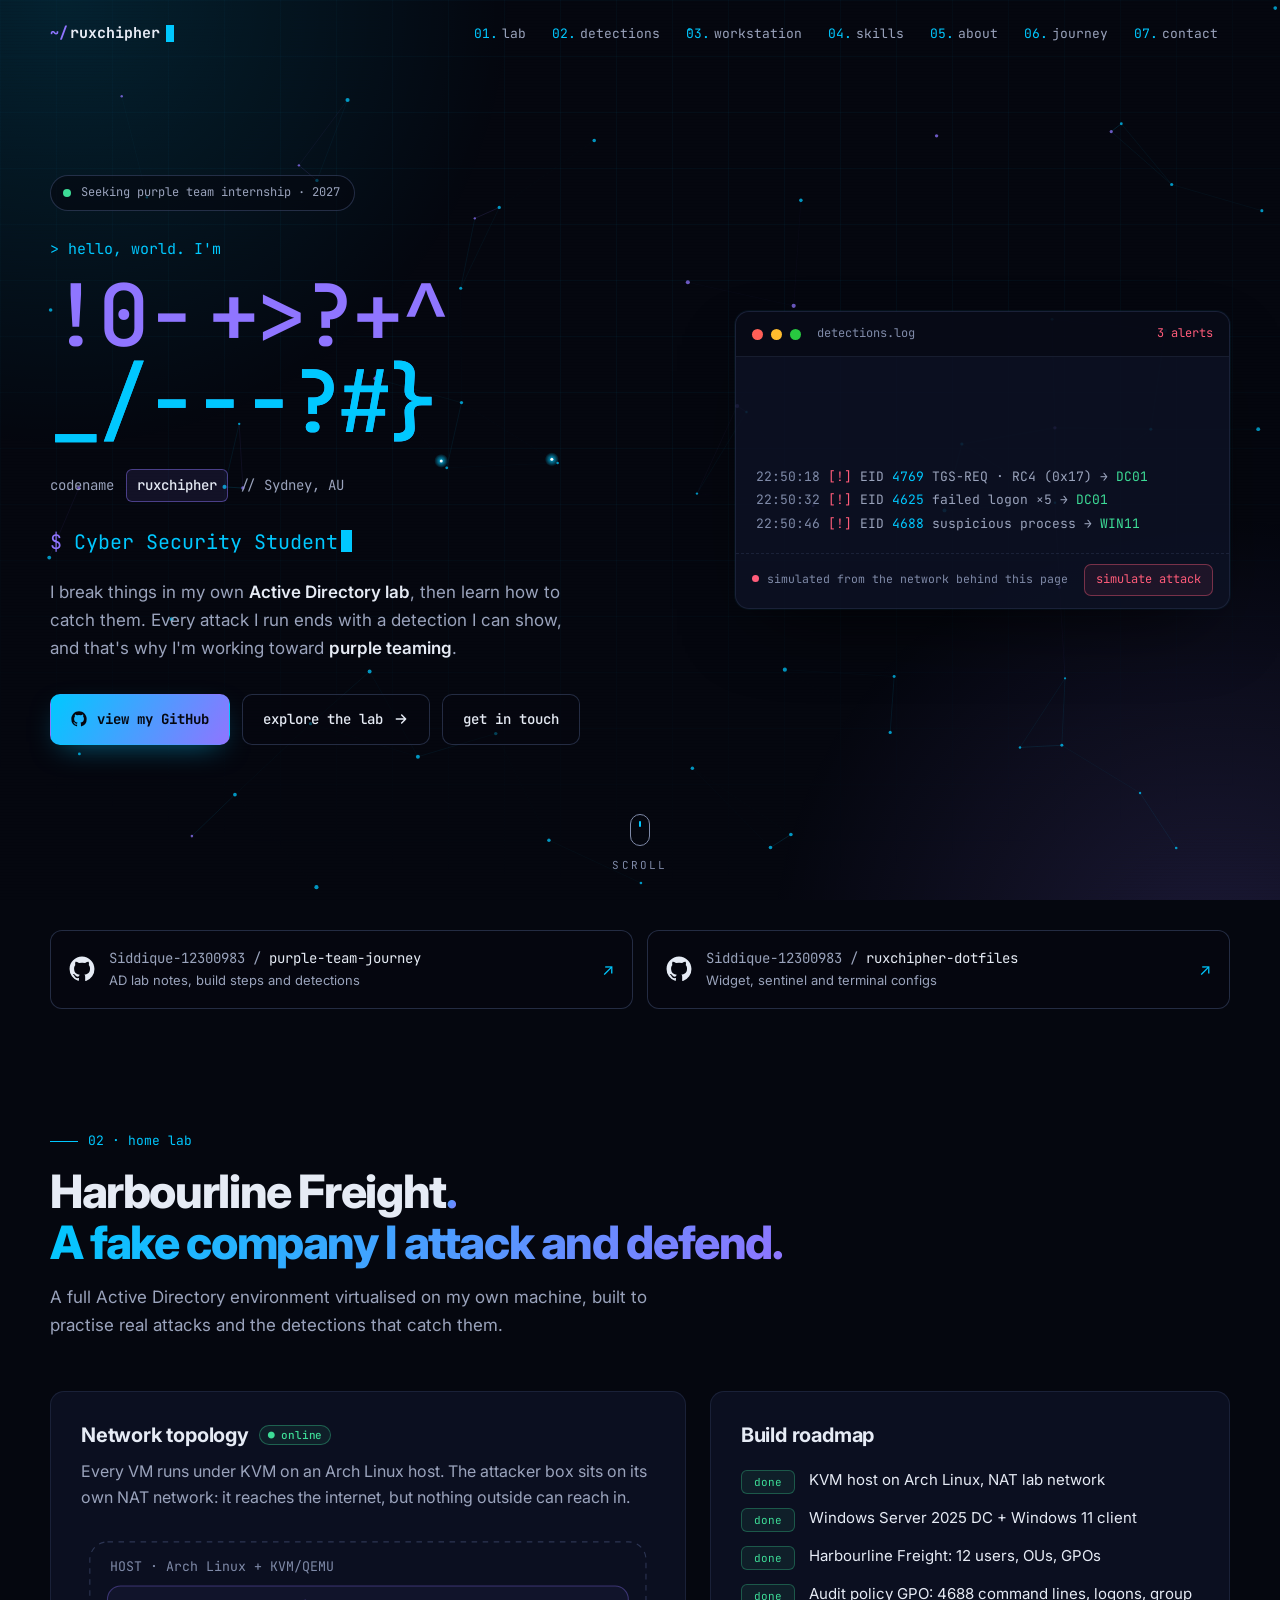
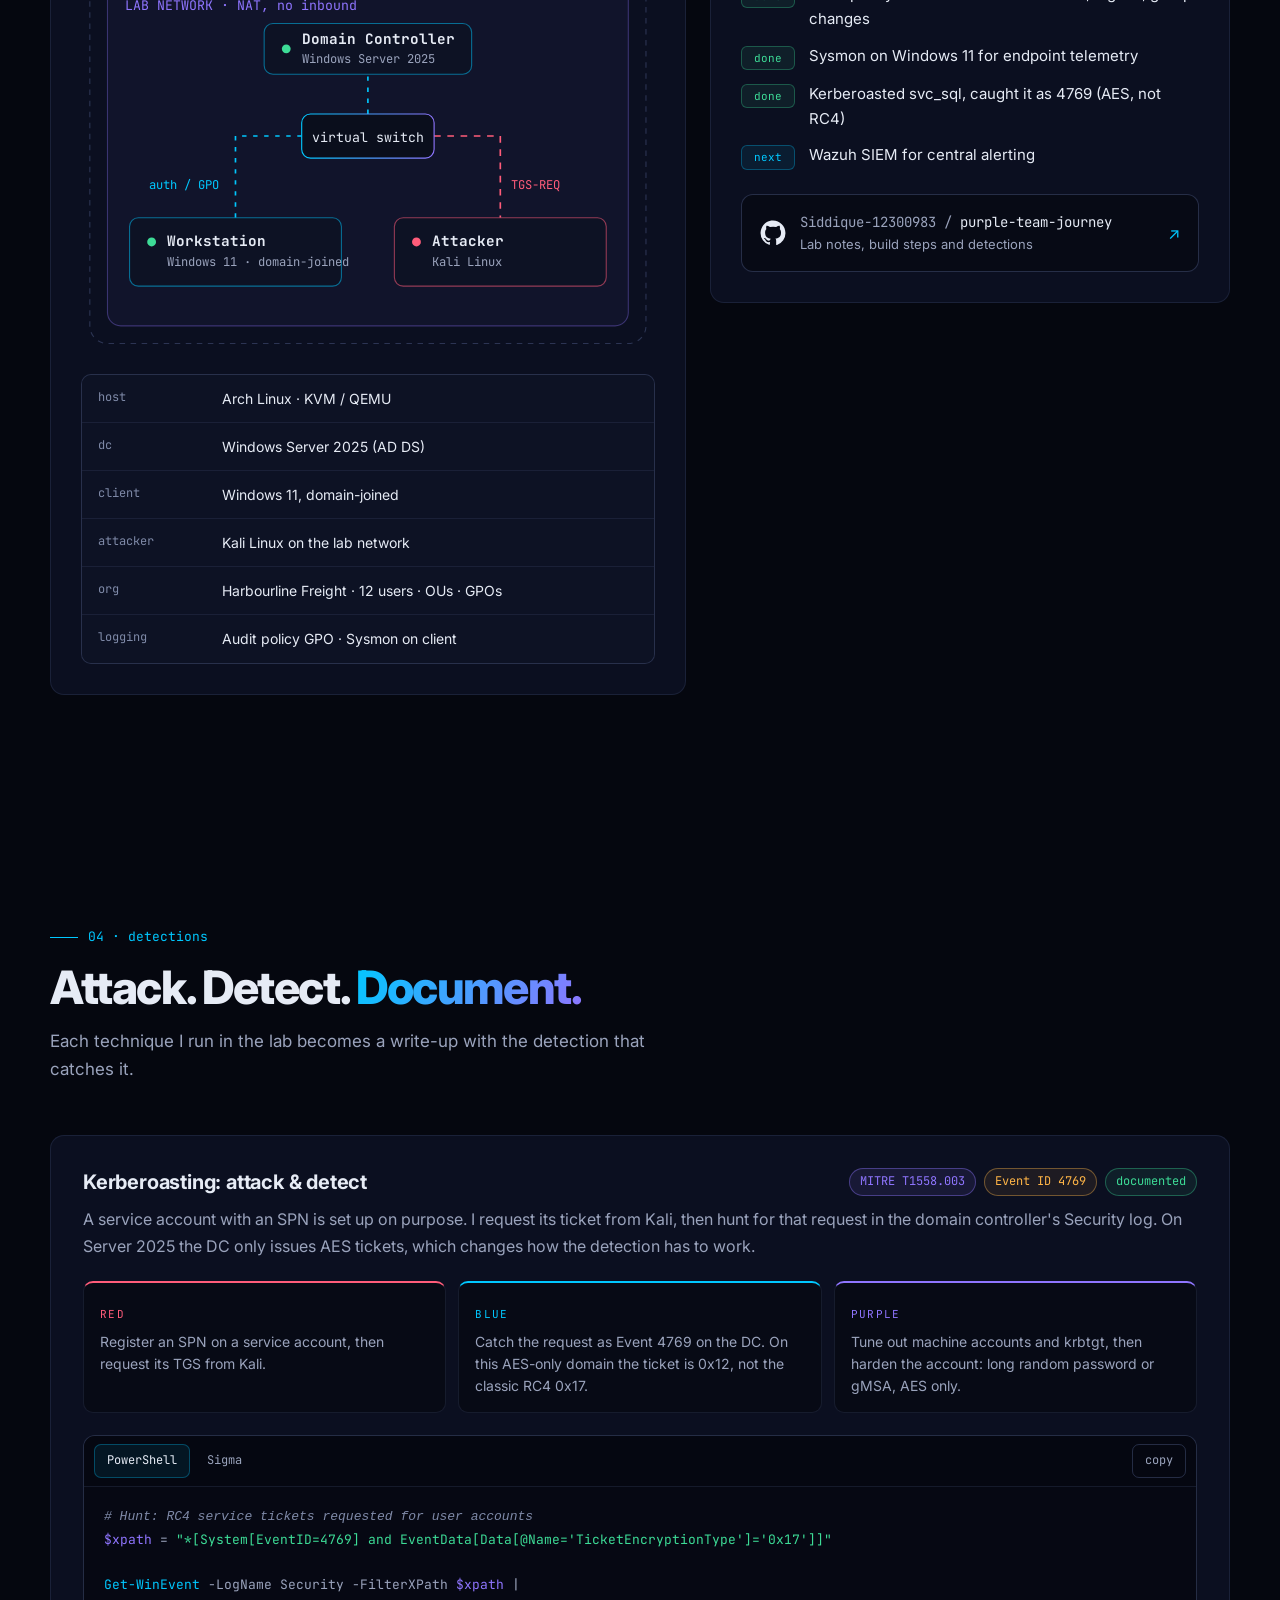
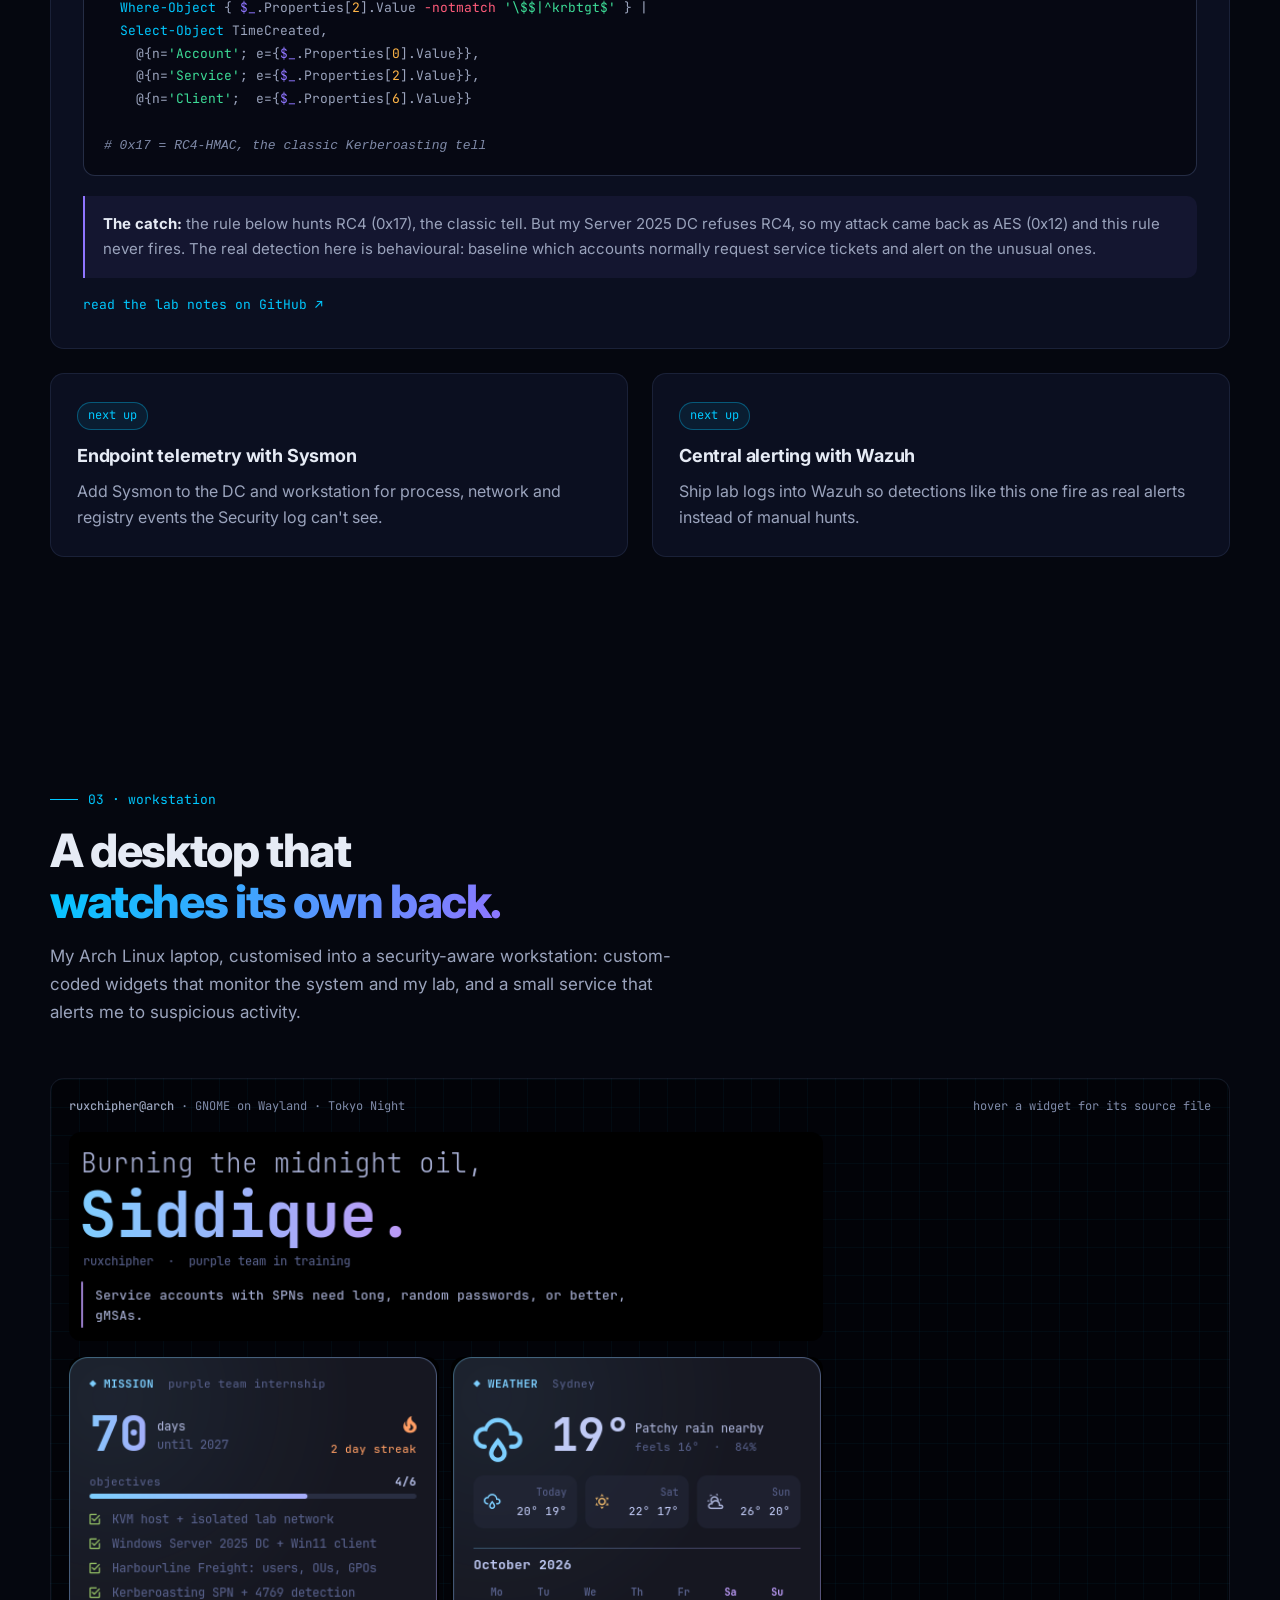
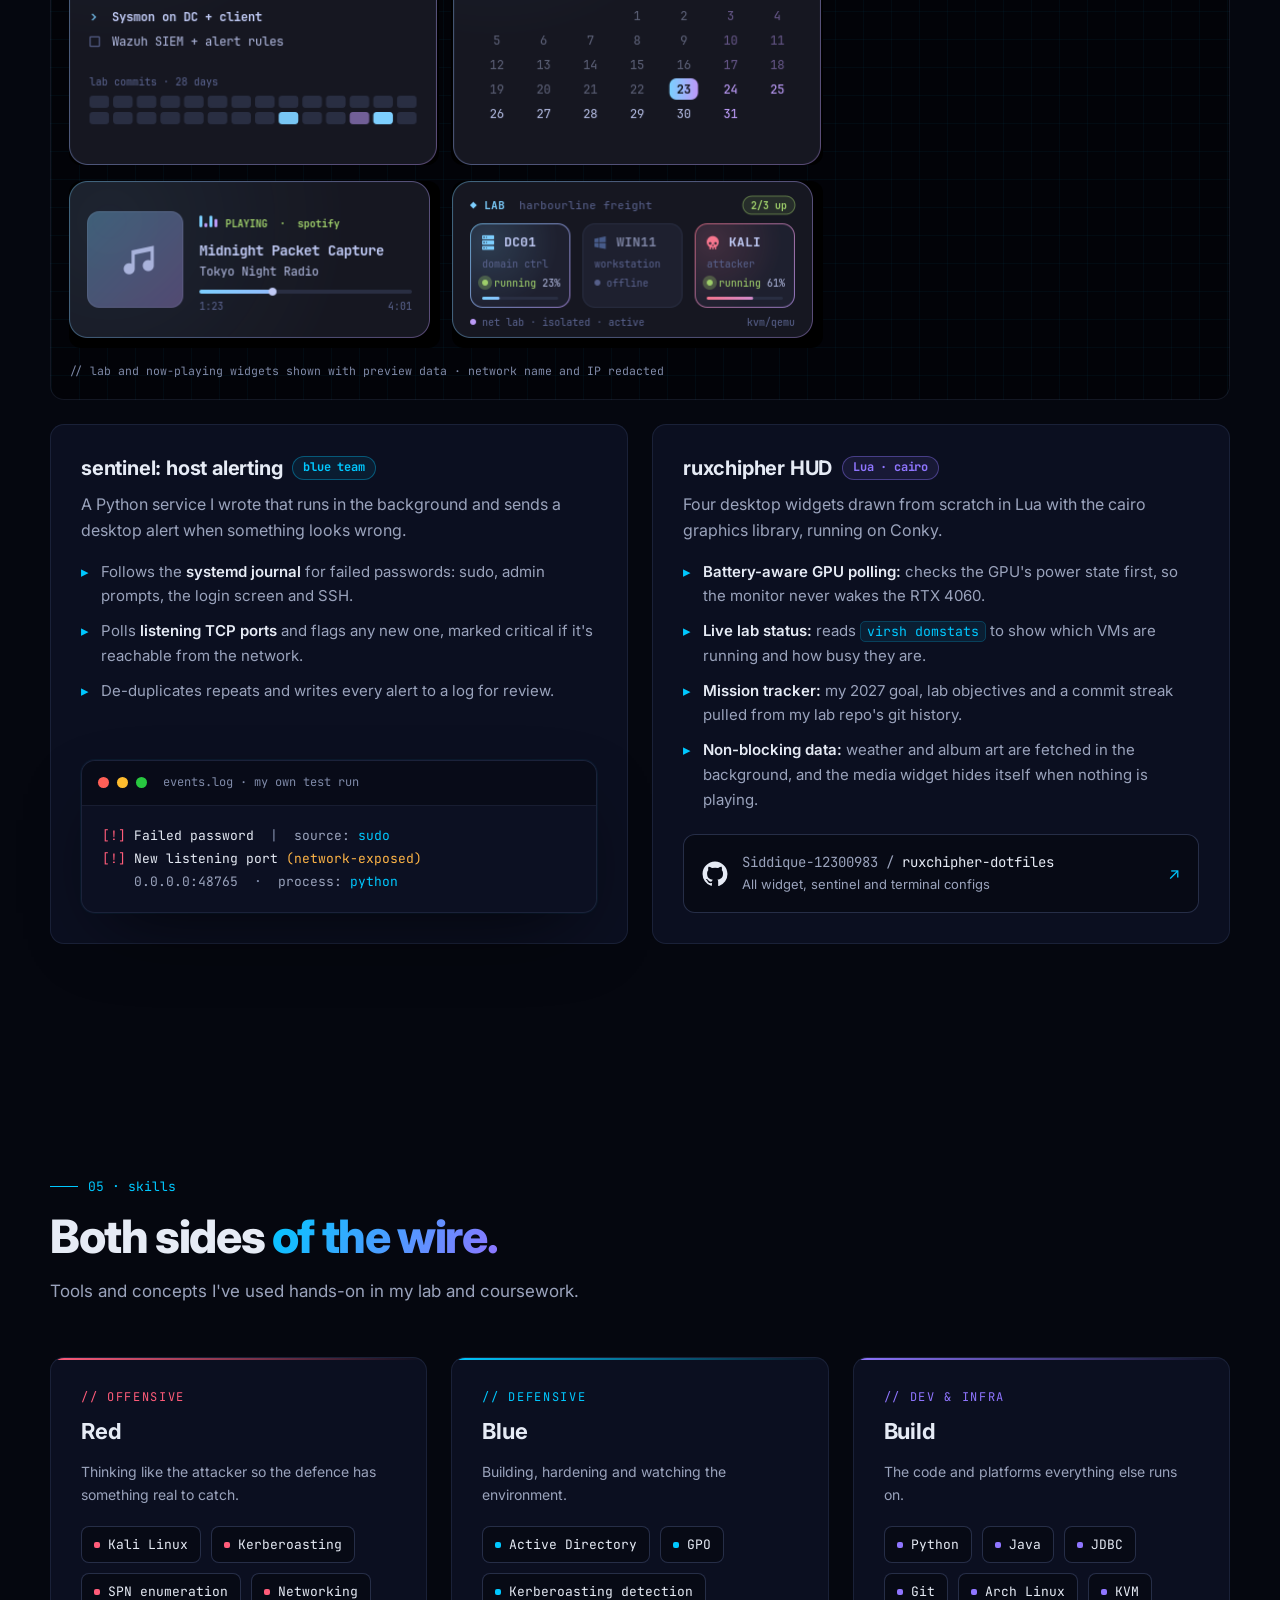
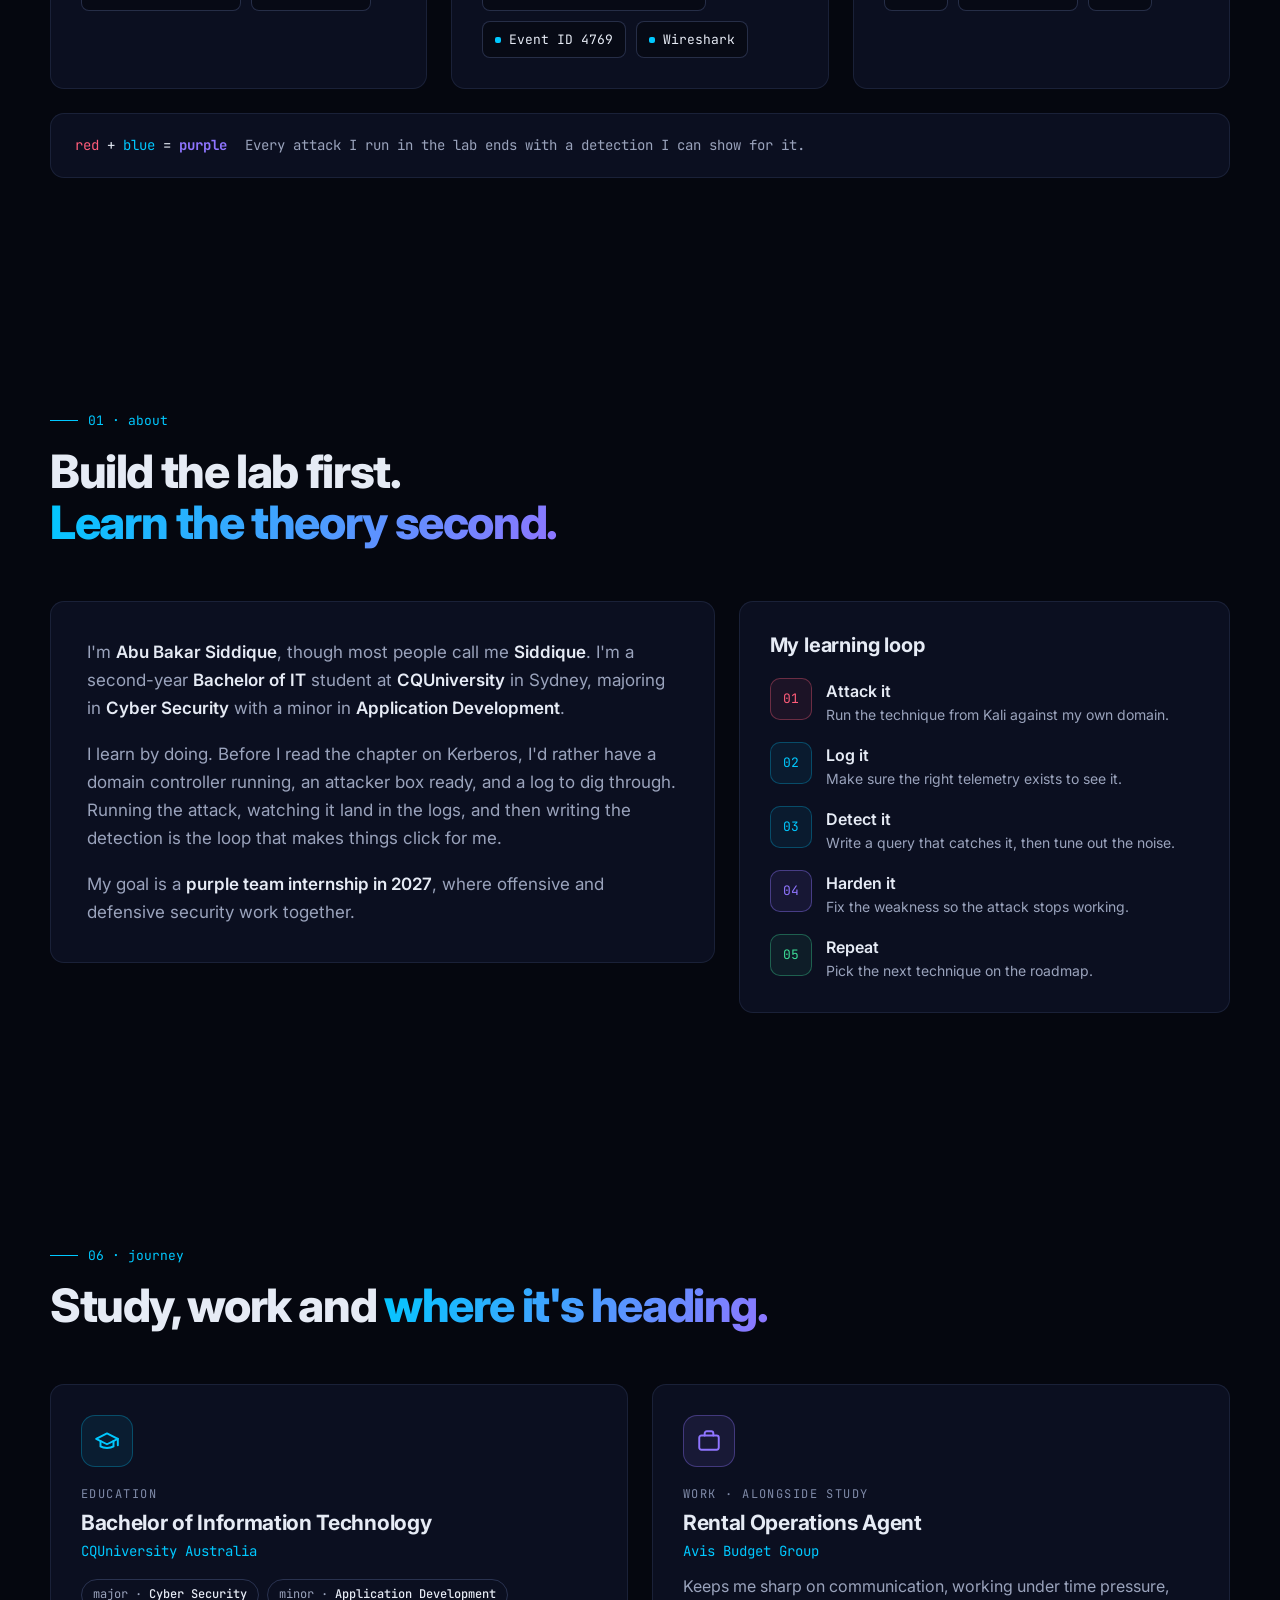
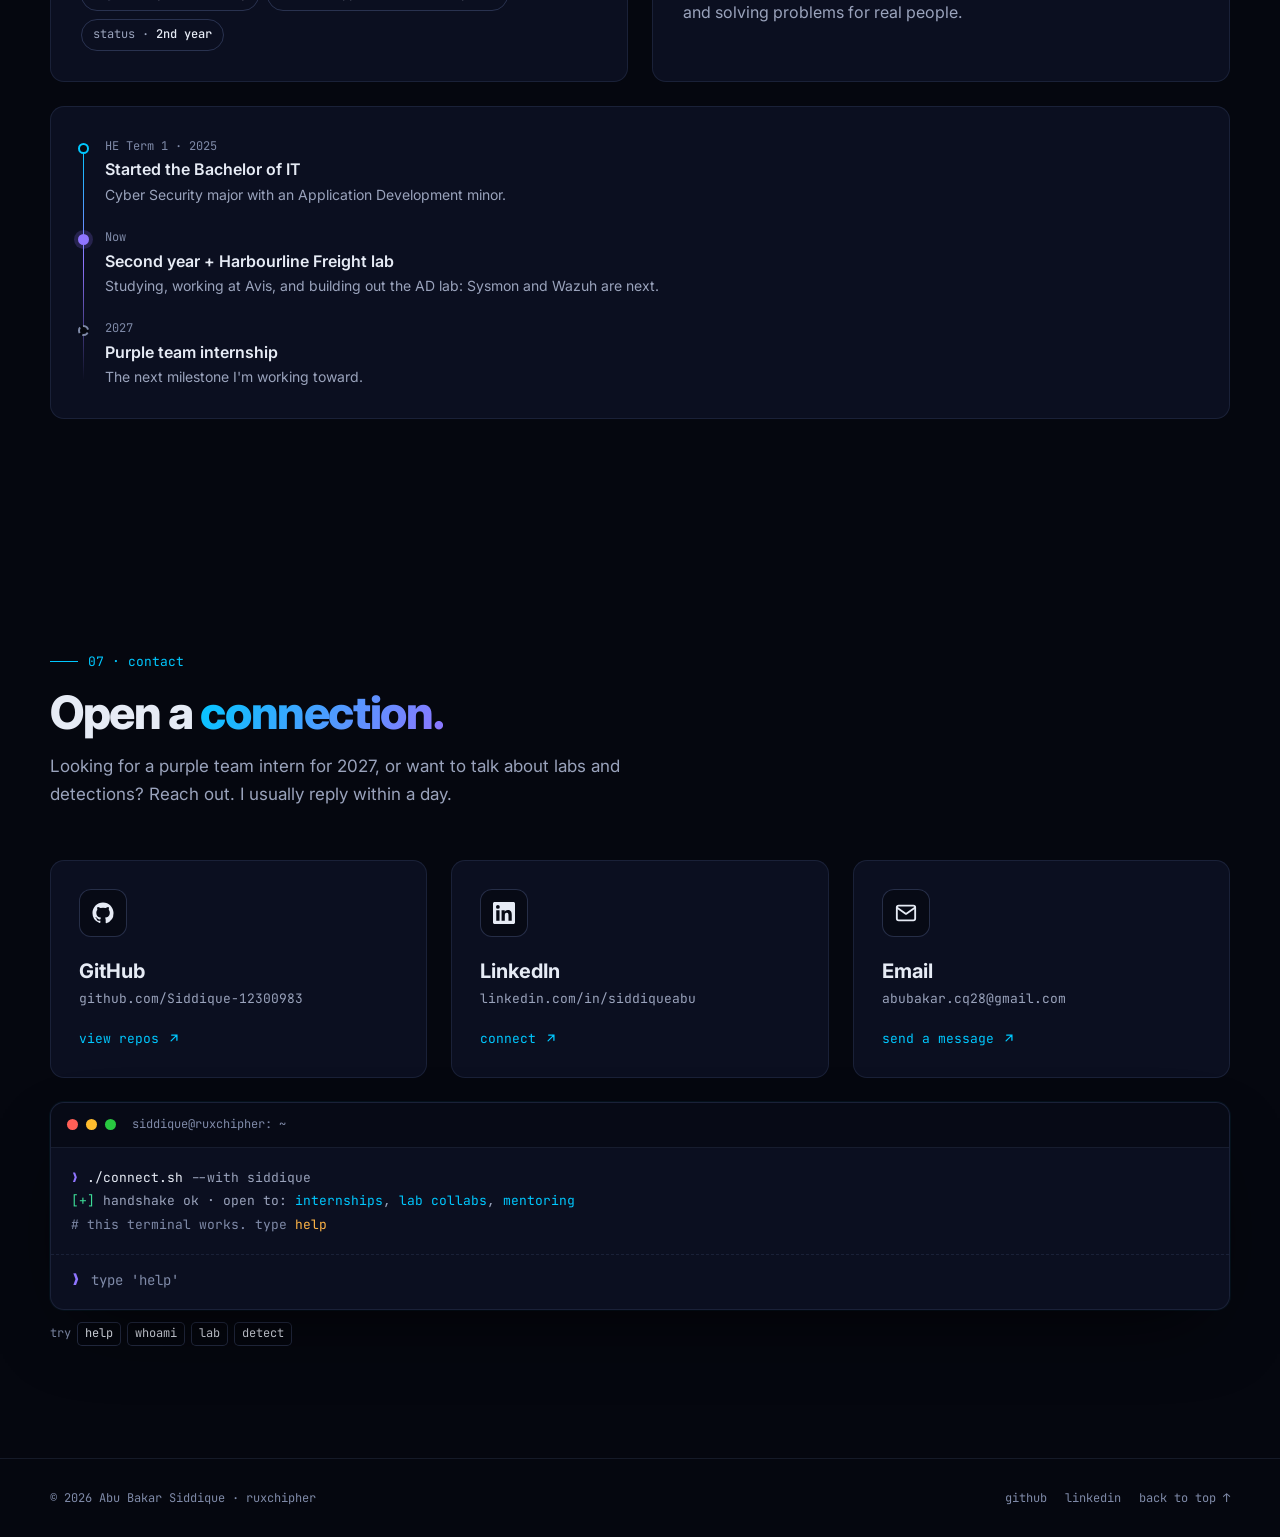
==== commit 266470b9: "Reorg for recruiters: GitHub button in hero, repos strip, lead with lab/detections" ====
--- a/index.html
+++ b/index.html
@@ -91,11 +91,11 @@
     <a href="#hero" class="logo" aria-label="ruxchipher, back to top"><span class="tilde">~/</span><span class="name">ruxchipher</span><span class="caret" aria-hidden="true"></span></a>
     <button class="menu-btn" id="menuBtn" type="button" aria-label="Open menu" aria-expanded="false" aria-controls="navLinks"><span></span><span></span><span></span></button>
     <ul class="nav-links" id="navLinks">
-      <li><a href="#about"><span class="num">01.</span>about</a></li>
-      <li><a href="#lab"><span class="num">02.</span>lab</a></li>
+      <li><a href="#lab"><span class="num">01.</span>lab</a></li>
+      <li><a href="#detections"><span class="num">02.</span>detections</a></li>
       <li><a href="#workstation"><span class="num">03.</span>workstation</a></li>
-      <li><a href="#detections"><span class="num">04.</span>detections</a></li>
-      <li><a href="#skills"><span class="num">05.</span>skills</a></li>
+      <li><a href="#skills"><span class="num">04.</span>skills</a></li>
+      <li><a href="#about"><span class="num">05.</span>about</a></li>
       <li><a href="#journey"><span class="num">06.</span>journey</a></li>
       <li><a href="#contact"><span class="num">07.</span>contact</a></li>
     </ul>
@@ -129,7 +129,11 @@
           Every attack I run ends with a detection I can show, and that's why I'm working toward <strong>purple teaming</strong>.
         </p>
         <div class="cta reveal d6">
-          <a href="#lab" class="btn btn-primary">explore the lab
+          <a href="https://github.com/Siddique-12300983" class="btn btn-primary" target="_blank" rel="noopener noreferrer">
+            <svg viewBox="0 0 24 24" aria-hidden="true"><use href="#i-github"/></svg>
+            view my GitHub
+          </a>
+          <a href="#lab" class="btn btn-ghost">explore the lab
             <svg viewBox="0 0 24 24" fill="none" stroke="currentColor" stroke-width="2.2" stroke-linecap="round" stroke-linejoin="round" aria-hidden="true"><path d="M5 12h14M13 6l6 6-6 6"/></svg>
           </a>
           <!-- Upload your CV to assets/resume.pdf. Until then this button hides itself. -->
@@ -161,32 +165,29 @@
         </div>
       </div>
     </div>
-    <a href="#about" class="scroll-hint reveal d8" aria-label="Scroll to about"><span class="mouse" aria-hidden="true"></span>SCROLL</a>
-  </section>
-
-  <!-- ================= ABOUT ================= -->
-  <section id="about" class="section" aria-labelledby="about-title">
-    <div class="wrap">
-      <div class="sec-head reveal">
-        <p class="sec-tag">01 · about</p>
-        <h2 id="about-title" class="sec-title">Build the lab first.<br><span class="hl">Learn the theory second.</span></h2>
-      </div>
-      <div class="about-grid">
-        <div class="panel card about-text reveal">
-          <p>I'm <strong>Abu Bakar Siddique</strong>, though most people call me <strong>Siddique</strong>. I'm a second-year <strong>Bachelor of IT</strong> student at <strong>CQUniversity</strong> in Sydney, majoring in <strong>Cyber Security</strong> with a minor in <strong>Application Development</strong>.</p>
-          <p>I learn by doing. Before I read the chapter on Kerberos, I'd rather have a domain controller running, an attacker box ready, and a log to dig through. Running the attack, watching it land in the logs, and then writing the detection is the loop that makes things click for me.</p>
-          <p>My goal is a <strong>purple team internship in 2027</strong>, where offensive and defensive security work together.</p>
-        </div>
-        <div class="panel card loop reveal d2">
-          <h3 class="card-title">My learning loop</h3>
-          <ol class="loop-list">
-            <li><span class="n red">01</span><div><b>Attack it</b><p>Run the technique from Kali against my own domain.</p></div></li>
-            <li><span class="n">02</span><div><b>Log it</b><p>Make sure the right telemetry exists to see it.</p></div></li>
-            <li><span class="n">03</span><div><b>Detect it</b><p>Write a query that catches it, then tune out the noise.</p></div></li>
-            <li><span class="n purple">04</span><div><b>Harden it</b><p>Fix the weakness so the attack stops working.</p></div></li>
-            <li><span class="n green">05</span><div><b>Repeat</b><p>Pick the next technique on the roadmap.</p></div></li>
-          </ol>
-        </div>
+    <a href="#lab" class="scroll-hint reveal d8" aria-label="Scroll to the lab"><span class="mouse" aria-hidden="true"></span>SCROLL</a>
+  </section>
+
+  <!-- ================= REPOS ================= -->
+  <section id="repos" class="repos-section" aria-label="GitHub repositories">
+    <div class="wrap">
+      <div class="repos-strip">
+        <a class="repo" href="https://github.com/Siddique-12300983/purple-team-journey" target="_blank" rel="noopener noreferrer">
+          <svg viewBox="0 0 24 24" aria-hidden="true"><use href="#i-github"/></svg>
+          <span class="repo-text">
+            <span class="rn"><span>Siddique-12300983 /</span> purple-team-journey</span>
+            <span class="rd">AD lab notes, build steps and detections</span>
+          </span>
+          <span class="arr" aria-hidden="true">↗</span>
+        </a>
+        <a class="repo" href="https://github.com/Siddique-12300983/ruxchipher-dotfiles" target="_blank" rel="noopener noreferrer">
+          <svg viewBox="0 0 24 24" aria-hidden="true"><use href="#i-github"/></svg>
+          <span class="repo-text">
+            <span class="rn"><span>Siddique-12300983 /</span> ruxchipher-dotfiles</span>
+            <span class="rd">Widget, sentinel and terminal configs</span>
+          </span>
+          <span class="arr" aria-hidden="true">↗</span>
+        </a>
       </div>
     </div>
   </section>
@@ -268,78 +269,6 @@
             <span class="repo-text">
               <span class="rn"><span>Siddique-12300983 /</span> purple-team-journey</span>
               <span class="rd">Lab notes, build steps and detections</span>
-            </span>
-            <span class="arr" aria-hidden="true">↗</span>
-          </a>
-        </div>
-      </div>
-    </div>
-  </section>
-
-  <!-- ================= WORKSTATION ================= -->
-  <section id="workstation" class="section" aria-labelledby="ws-title">
-    <div class="wrap">
-      <div class="sec-head reveal">
-        <p class="sec-tag">03 · workstation</p>
-        <h2 id="ws-title" class="sec-title">A desktop that<br><span class="hl">watches its own back.</span></h2>
-        <p class="sec-sub">My Arch Linux laptop, customised into a security-aware workstation: custom-coded widgets that monitor the system and my lab, and a small service that alerts me to suspicious activity.</p>
-      </div>
-
-      <div class="panel desk reveal">
-        <div class="desk-bar"><span><b>ruxchipher@arch</b> · GNOME on Wayland · Tokyo Night</span><span class="desk-tip">hover a widget for its source file</span></div>
-        <div class="desk-grid">
-          <div class="desk-col">
-            <figure class="shot"><img src="assets/workstation/greeting.png" alt="Greeting widget: Burning the midnight oil, Siddique, with a cyber security tip about service account passwords" width="750" height="207" loading="lazy" decoding="async"><figcaption>left.lua</figcaption></figure>
-            <div class="desk-pair">
-              <figure class="shot"><img src="assets/workstation/mission.png" alt="Mission tracker counting down the days to 2027 with lab objectives and a commit heatmap" width="362" height="400" loading="lazy" decoding="async"><figcaption>left.lua · mission</figcaption></figure>
-              <figure class="shot"><img src="assets/workstation/weather.png" alt="Sydney weather and calendar widget" width="364" height="400" loading="lazy" decoding="async"><figcaption>left.lua · weather</figcaption></figure>
-            </div>
-            <!-- media + lab share one row under mission/weather, so both columns end at the same height -->
-            <div class="desk-pair desk-pair-even">
-              <figure class="shot"><img src="assets/workstation/now-playing.png" alt="Now playing widget with album art, track title and progress bar" width="370" height="166" loading="lazy" decoding="async"><figcaption>media.lua</figcaption></figure>
-              <figure class="shot"><img src="assets/workstation/lab-widget.png" alt="Lab widget showing the DC01, WIN11 and KALI virtual machines with live status and CPU usage" width="370" height="166" loading="lazy" decoding="async"><figcaption>lab.lua</figcaption></figure>
-            </div>
-          </div>
-          <div class="desk-col">
-            <figure class="shot shot-hud"><img src="assets/workstation/hud.png" alt="System monitor HUD with clock, CPU, RAM and GPU gauges, network graph, storage, battery and top processes" width="370" height="810" loading="lazy" decoding="async"><figcaption>hud.lua</figcaption></figure>
-          </div>
-        </div>
-        <p class="desk-note">// lab and now-playing widgets shown with preview data · network name and IP redacted</p>
-      </div>
-
-      <div class="ws-grid">
-        <div class="panel card lab-card reveal">
-          <h3 class="card-title">sentinel: host alerting <span class="chip chip-cyan">blue team</span></h3>
-          <p class="card-text">A Python service I wrote that runs in the background and sends a desktop alert when something looks wrong.</p>
-          <ul class="ws-list">
-            <li>Follows the <strong>systemd journal</strong> for failed passwords: sudo, admin prompts, the login screen and SSH.</li>
-            <li>Polls <strong>listening TCP ports</strong> and flags any new one, marked critical if it's reachable from the network.</li>
-            <li>De-duplicates repeats and writes every alert to a log for review.</li>
-          </ul>
-          <div class="panel term term-mini">
-            <div class="term-bar" aria-hidden="true"><i></i><i></i><i></i><span>events.log · my own test run</span></div>
-            <div class="term-body">
-              <span class="ln"><span class="r">[!]</span> <span class="w">Failed password</span>  <span class="cm">|</span>  source: <span class="c">sudo</span></span>
-              <span class="ln"><span class="r">[!]</span> <span class="w">New listening port</span> <span class="y">(network-exposed)</span></span>
-              <span class="ln">    0.0.0.0:48765  <span class="cm">·</span>  process: <span class="c">python</span></span>
-            </div>
-          </div>
-        </div>
-
-        <div class="panel card lab-card reveal d2">
-          <h3 class="card-title">ruxchipher HUD <span class="chip chip-purple">Lua · cairo</span></h3>
-          <p class="card-text">Four desktop widgets drawn from scratch in Lua with the cairo graphics library, running on Conky.</p>
-          <ul class="ws-list">
-            <li><strong>Battery-aware GPU polling:</strong> checks the GPU's power state first, so the monitor never wakes the RTX 4060.</li>
-            <li><strong>Live lab status:</strong> reads <code>virsh domstats</code> to show which VMs are running and how busy they are.</li>
-            <li><strong>Mission tracker:</strong> my 2027 goal, lab objectives and a commit streak pulled from my lab repo's git history.</li>
-            <li><strong>Non-blocking data:</strong> weather and album art are fetched in the background, and the media widget hides itself when nothing is playing.</li>
-          </ul>
-          <a class="repo" href="https://github.com/Siddique-12300983/ruxchipher-dotfiles" target="_blank" rel="noopener noreferrer">
-            <svg viewBox="0 0 24 24" aria-hidden="true"><use href="#i-github"/></svg>
-            <span class="repo-text">
-              <span class="rn"><span>Siddique-12300983 /</span> ruxchipher-dotfiles</span>
-              <span class="rd">All widget, sentinel and terminal configs</span>
             </span>
             <span class="arr" aria-hidden="true">↗</span>
           </a>
@@ -440,6 +369,78 @@
     </div>
   </section>
 
+  <!-- ================= WORKSTATION ================= -->
+  <section id="workstation" class="section" aria-labelledby="ws-title">
+    <div class="wrap">
+      <div class="sec-head reveal">
+        <p class="sec-tag">03 · workstation</p>
+        <h2 id="ws-title" class="sec-title">A desktop that<br><span class="hl">watches its own back.</span></h2>
+        <p class="sec-sub">My Arch Linux laptop, customised into a security-aware workstation: custom-coded widgets that monitor the system and my lab, and a small service that alerts me to suspicious activity.</p>
+      </div>
+
+      <div class="panel desk reveal">
+        <div class="desk-bar"><span><b>ruxchipher@arch</b> · GNOME on Wayland · Tokyo Night</span><span class="desk-tip">hover a widget for its source file</span></div>
+        <div class="desk-grid">
+          <div class="desk-col">
+            <figure class="shot"><img src="assets/workstation/greeting.png" alt="Greeting widget: Burning the midnight oil, Siddique, with a cyber security tip about service account passwords" width="750" height="207" loading="lazy" decoding="async"><figcaption>left.lua</figcaption></figure>
+            <div class="desk-pair">
+              <figure class="shot"><img src="assets/workstation/mission.png" alt="Mission tracker counting down the days to 2027 with lab objectives and a commit heatmap" width="362" height="400" loading="lazy" decoding="async"><figcaption>left.lua · mission</figcaption></figure>
+              <figure class="shot"><img src="assets/workstation/weather.png" alt="Sydney weather and calendar widget" width="364" height="400" loading="lazy" decoding="async"><figcaption>left.lua · weather</figcaption></figure>
+            </div>
+            <!-- media + lab share one row under mission/weather, so both columns end at the same height -->
+            <div class="desk-pair desk-pair-even">
+              <figure class="shot"><img src="assets/workstation/now-playing.png" alt="Now playing widget with album art, track title and progress bar" width="370" height="166" loading="lazy" decoding="async"><figcaption>media.lua</figcaption></figure>
+              <figure class="shot"><img src="assets/workstation/lab-widget.png" alt="Lab widget showing the DC01, WIN11 and KALI virtual machines with live status and CPU usage" width="370" height="166" loading="lazy" decoding="async"><figcaption>lab.lua</figcaption></figure>
+            </div>
+          </div>
+          <div class="desk-col">
+            <figure class="shot shot-hud"><img src="assets/workstation/hud.png" alt="System monitor HUD with clock, CPU, RAM and GPU gauges, network graph, storage, battery and top processes" width="370" height="810" loading="lazy" decoding="async"><figcaption>hud.lua</figcaption></figure>
+          </div>
+        </div>
+        <p class="desk-note">// lab and now-playing widgets shown with preview data · network name and IP redacted</p>
+      </div>
+
+      <div class="ws-grid">
+        <div class="panel card lab-card reveal">
+          <h3 class="card-title">sentinel: host alerting <span class="chip chip-cyan">blue team</span></h3>
+          <p class="card-text">A Python service I wrote that runs in the background and sends a desktop alert when something looks wrong.</p>
+          <ul class="ws-list">
+            <li>Follows the <strong>systemd journal</strong> for failed passwords: sudo, admin prompts, the login screen and SSH.</li>
+            <li>Polls <strong>listening TCP ports</strong> and flags any new one, marked critical if it's reachable from the network.</li>
+            <li>De-duplicates repeats and writes every alert to a log for review.</li>
+          </ul>
+          <div class="panel term term-mini">
+            <div class="term-bar" aria-hidden="true"><i></i><i></i><i></i><span>events.log · my own test run</span></div>
+            <div class="term-body">
+              <span class="ln"><span class="r">[!]</span> <span class="w">Failed password</span>  <span class="cm">|</span>  source: <span class="c">sudo</span></span>
+              <span class="ln"><span class="r">[!]</span> <span class="w">New listening port</span> <span class="y">(network-exposed)</span></span>
+              <span class="ln">    0.0.0.0:48765  <span class="cm">·</span>  process: <span class="c">python</span></span>
+            </div>
+          </div>
+        </div>
+
+        <div class="panel card lab-card reveal d2">
+          <h3 class="card-title">ruxchipher HUD <span class="chip chip-purple">Lua · cairo</span></h3>
+          <p class="card-text">Four desktop widgets drawn from scratch in Lua with the cairo graphics library, running on Conky.</p>
+          <ul class="ws-list">
+            <li><strong>Battery-aware GPU polling:</strong> checks the GPU's power state first, so the monitor never wakes the RTX 4060.</li>
+            <li><strong>Live lab status:</strong> reads <code>virsh domstats</code> to show which VMs are running and how busy they are.</li>
+            <li><strong>Mission tracker:</strong> my 2027 goal, lab objectives and a commit streak pulled from my lab repo's git history.</li>
+            <li><strong>Non-blocking data:</strong> weather and album art are fetched in the background, and the media widget hides itself when nothing is playing.</li>
+          </ul>
+          <a class="repo" href="https://github.com/Siddique-12300983/ruxchipher-dotfiles" target="_blank" rel="noopener noreferrer">
+            <svg viewBox="0 0 24 24" aria-hidden="true"><use href="#i-github"/></svg>
+            <span class="repo-text">
+              <span class="rn"><span>Siddique-12300983 /</span> ruxchipher-dotfiles</span>
+              <span class="rd">All widget, sentinel and terminal configs</span>
+            </span>
+            <span class="arr" aria-hidden="true">↗</span>
+          </a>
+        </div>
+      </div>
+    </div>
+  </section>
+
   <!-- ================= SKILLS ================= -->
   <section id="skills" class="section" aria-labelledby="skills-title">
     <div class="wrap">
@@ -491,6 +492,33 @@
       <div class="panel purple-note reveal">
         <span class="eq"><span class="r">red</span> + <span class="b">blue</span> = <span class="p">purple</span></span>
         <span>Every attack I run in the lab ends with a detection I can show for it.</span>
+      </div>
+    </div>
+  </section>
+
+  <!-- ================= ABOUT ================= -->
+  <section id="about" class="section" aria-labelledby="about-title">
+    <div class="wrap">
+      <div class="sec-head reveal">
+        <p class="sec-tag">01 · about</p>
+        <h2 id="about-title" class="sec-title">Build the lab first.<br><span class="hl">Learn the theory second.</span></h2>
+      </div>
+      <div class="about-grid">
+        <div class="panel card about-text reveal">
+          <p>I'm <strong>Abu Bakar Siddique</strong>, though most people call me <strong>Siddique</strong>. I'm a second-year <strong>Bachelor of IT</strong> student at <strong>CQUniversity</strong> in Sydney, majoring in <strong>Cyber Security</strong> with a minor in <strong>Application Development</strong>.</p>
+          <p>I learn by doing. Before I read the chapter on Kerberos, I'd rather have a domain controller running, an attacker box ready, and a log to dig through. Running the attack, watching it land in the logs, and then writing the detection is the loop that makes things click for me.</p>
+          <p>My goal is a <strong>purple team internship in 2027</strong>, where offensive and defensive security work together.</p>
+        </div>
+        <div class="panel card loop reveal d2">
+          <h3 class="card-title">My learning loop</h3>
+          <ol class="loop-list">
+            <li><span class="n red">01</span><div><b>Attack it</b><p>Run the technique from Kali against my own domain.</p></div></li>
+            <li><span class="n">02</span><div><b>Log it</b><p>Make sure the right telemetry exists to see it.</p></div></li>
+            <li><span class="n">03</span><div><b>Detect it</b><p>Write a query that catches it, then tune out the noise.</p></div></li>
+            <li><span class="n purple">04</span><div><b>Harden it</b><p>Fix the weakness so the attack stops working.</p></div></li>
+            <li><span class="n green">05</span><div><b>Repeat</b><p>Pick the next technique on the roadmap.</p></div></li>
+          </ol>
+        </div>
       </div>
     </div>
   </section>
--- a/css/style.css
+++ b/css/style.css
@@ -730,3 +730,8 @@
   }
   .cursor, .status-pill .dot, .topo .flow, .topo .attack { animation: none !important; }
 }
+
+/* ---- repos strip under hero ---- */
+.repos-section{padding:6px 0 2px}
+.repos-strip{display:grid;grid-template-columns:1fr 1fr;gap:14px}
+@media (max-width:720px){.repos-strip{grid-template-columns:1fr}}
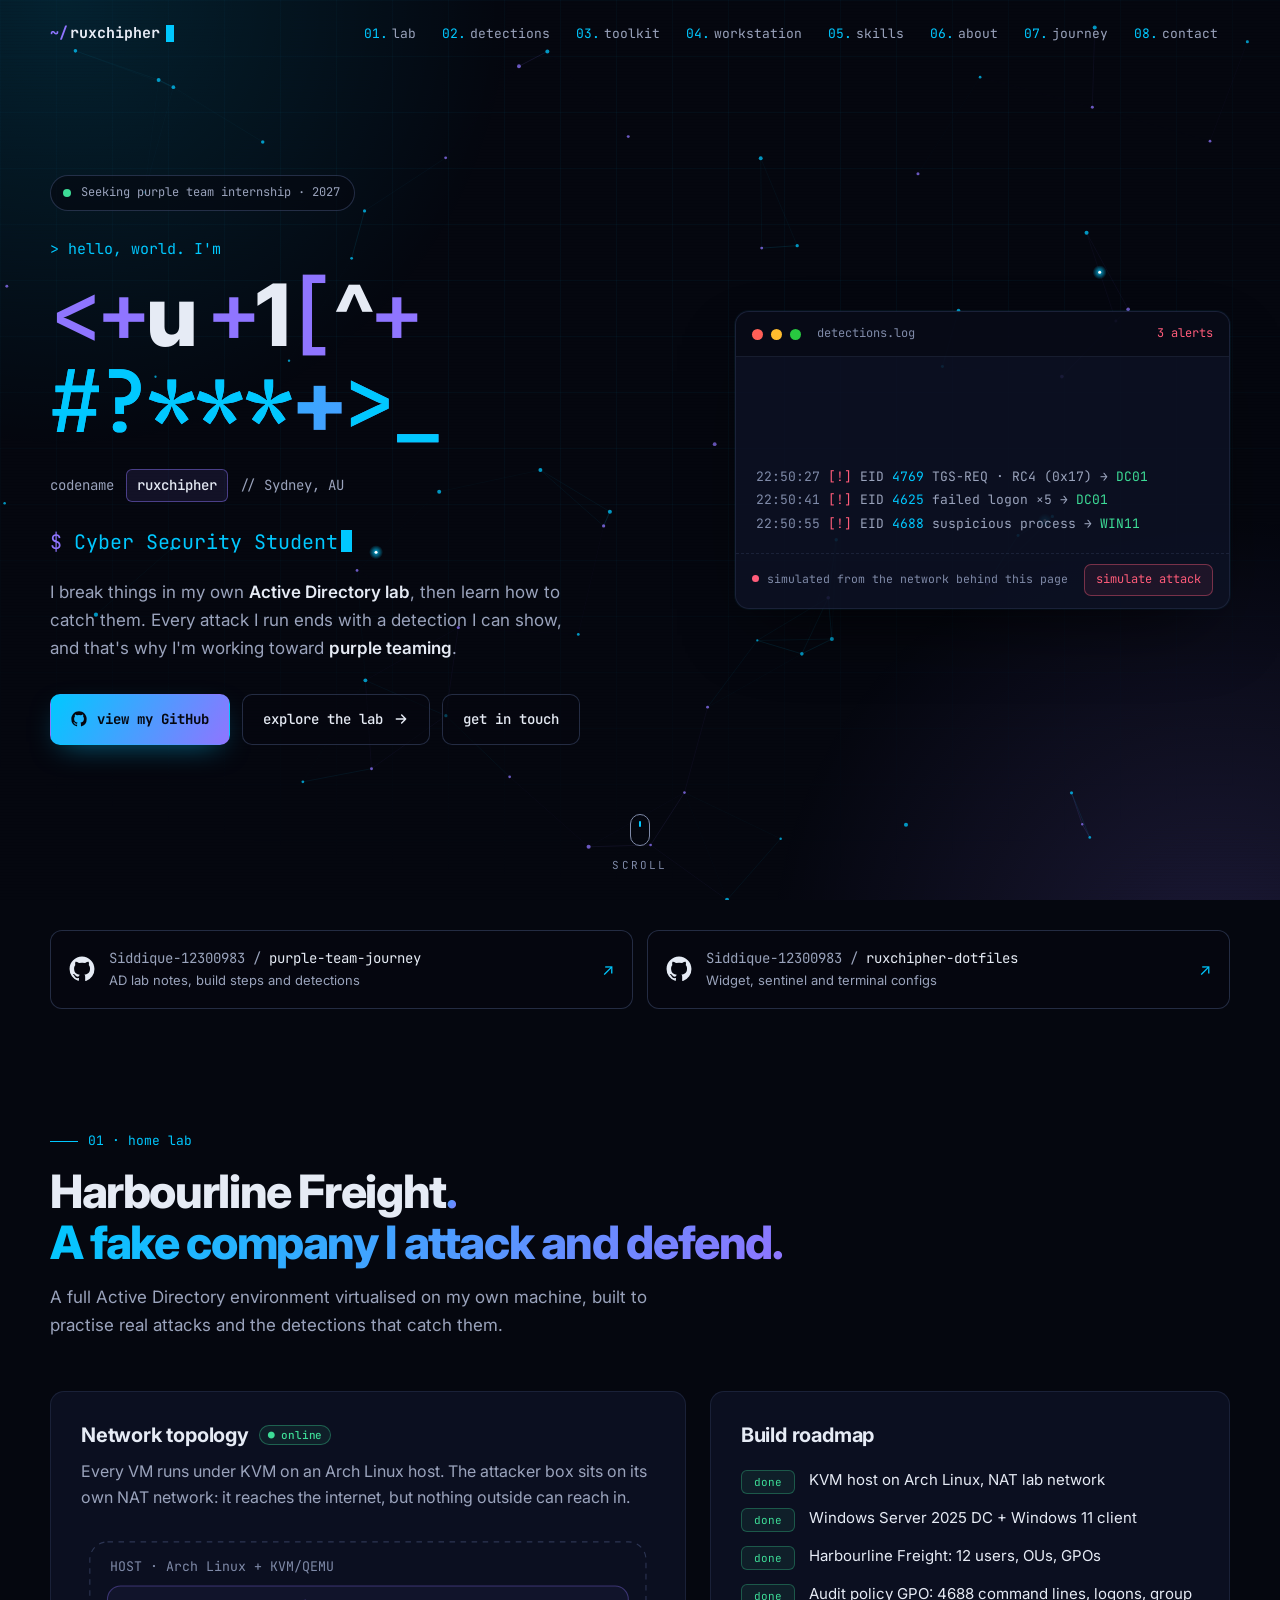
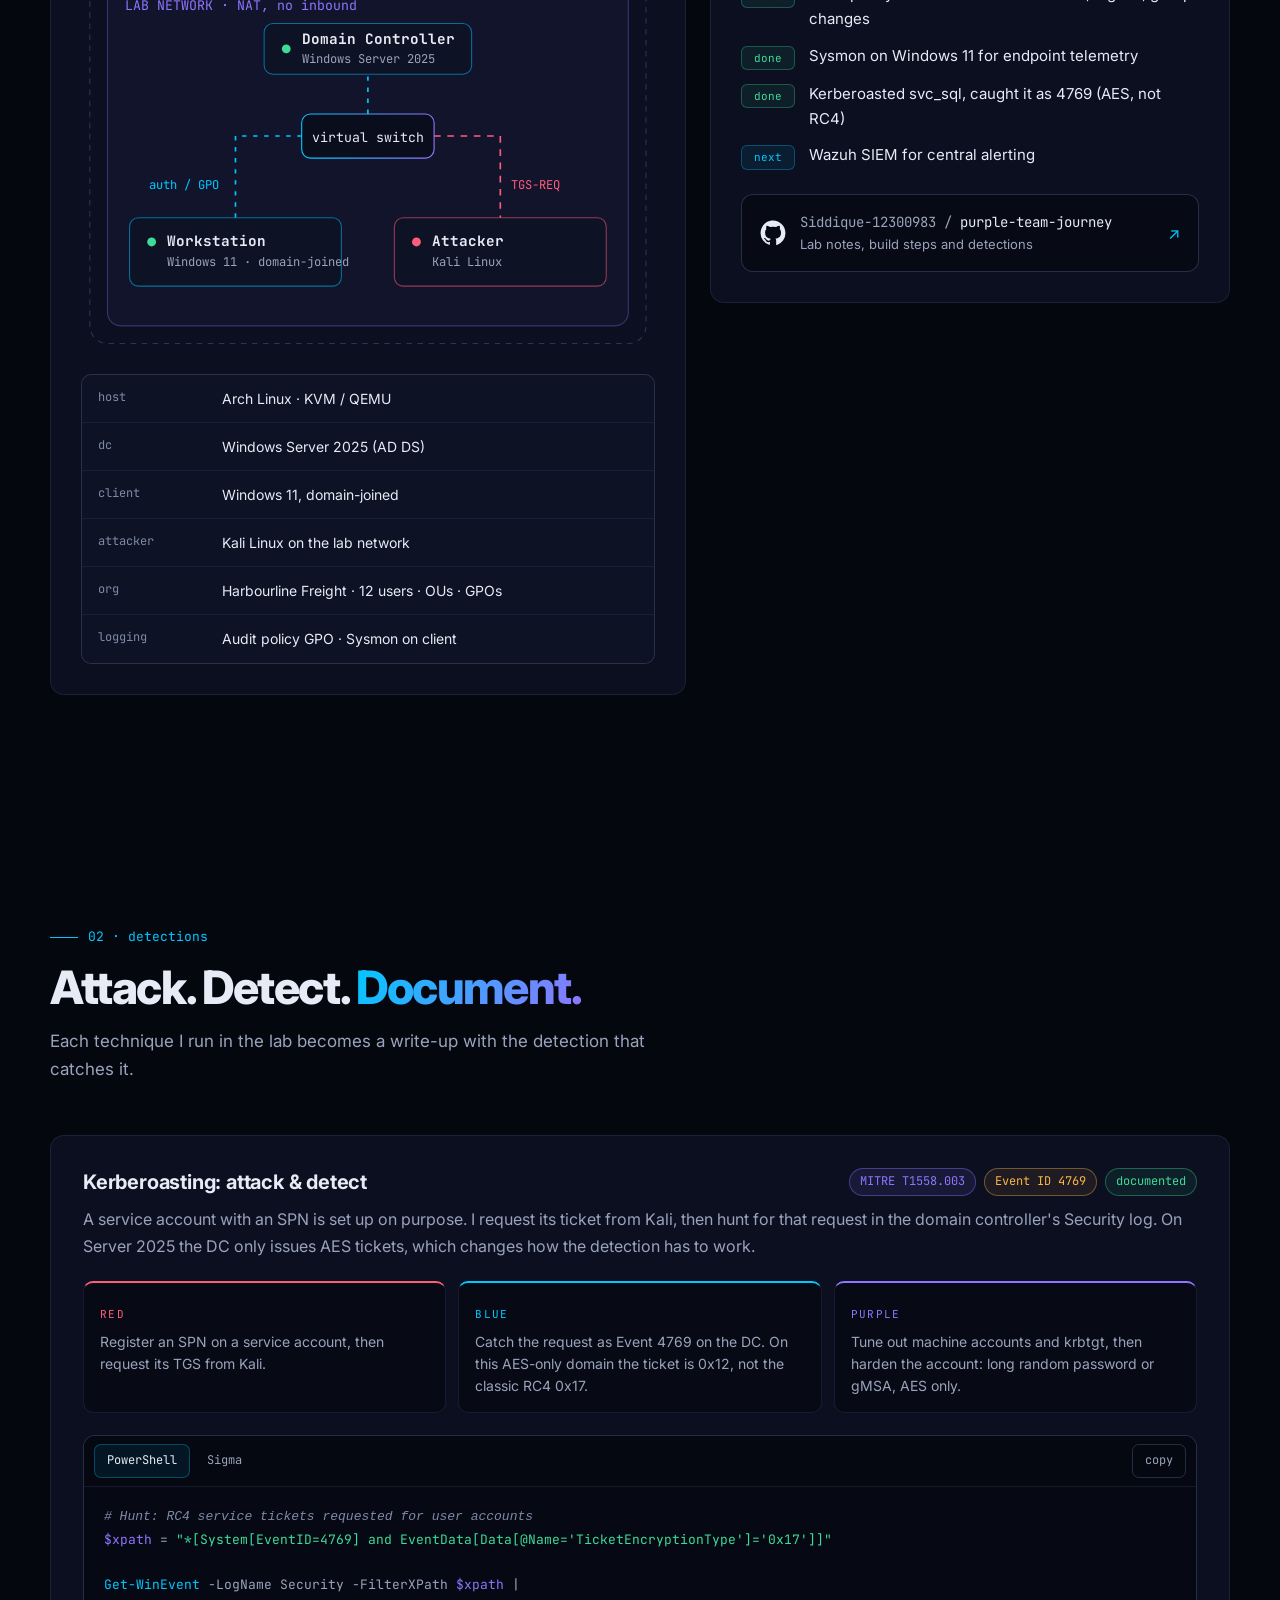
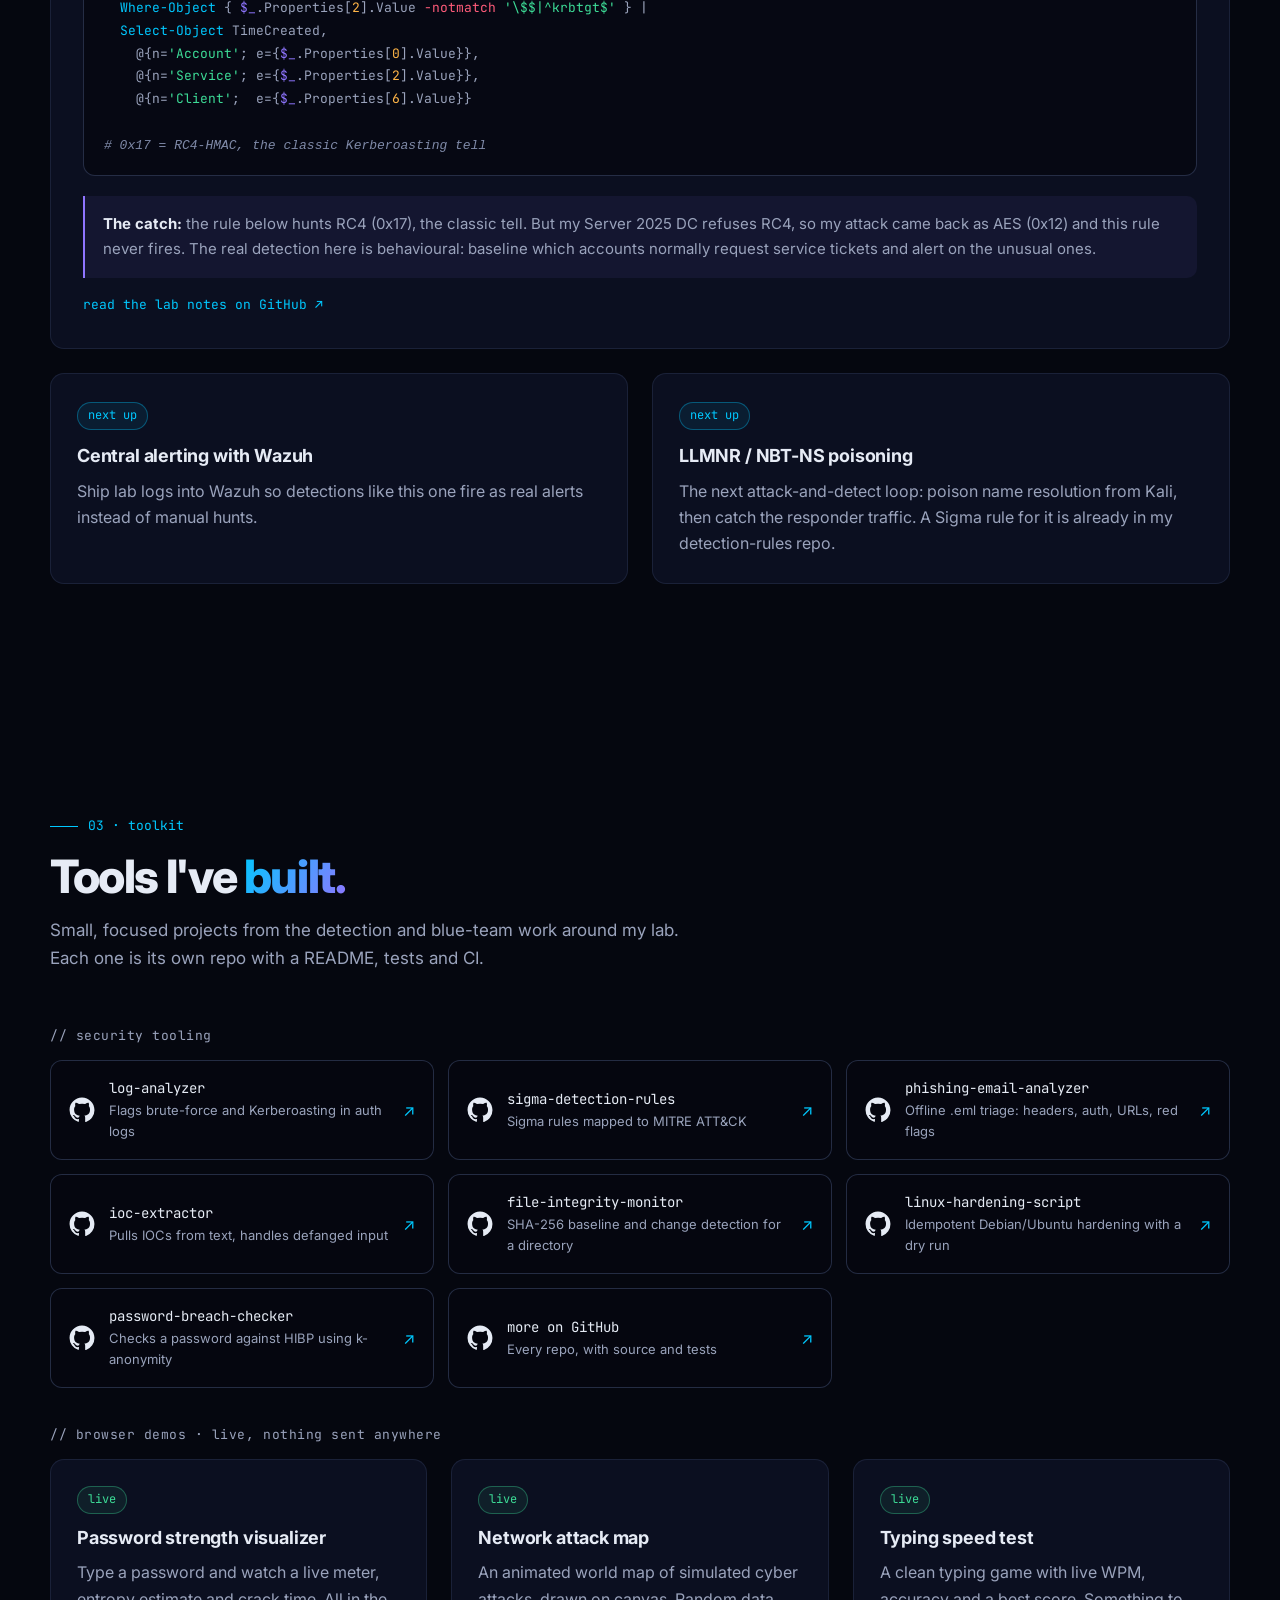
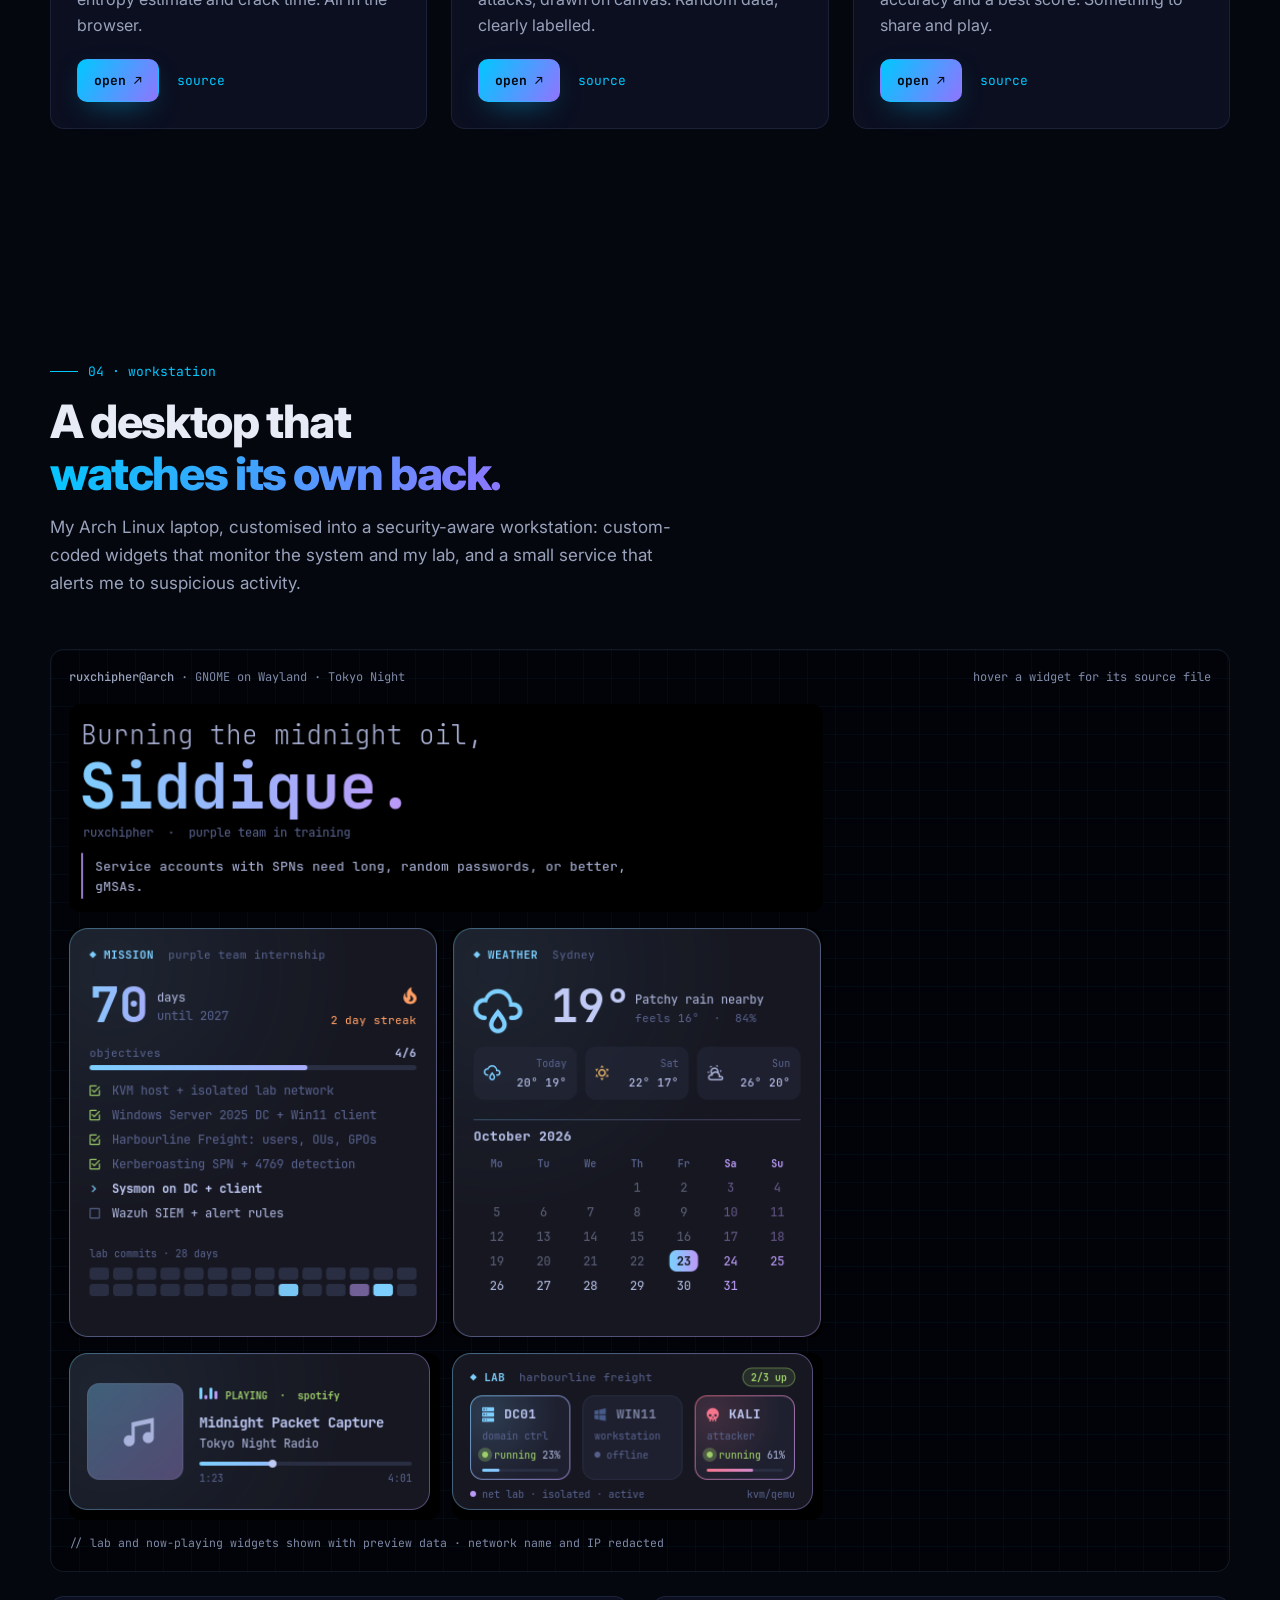
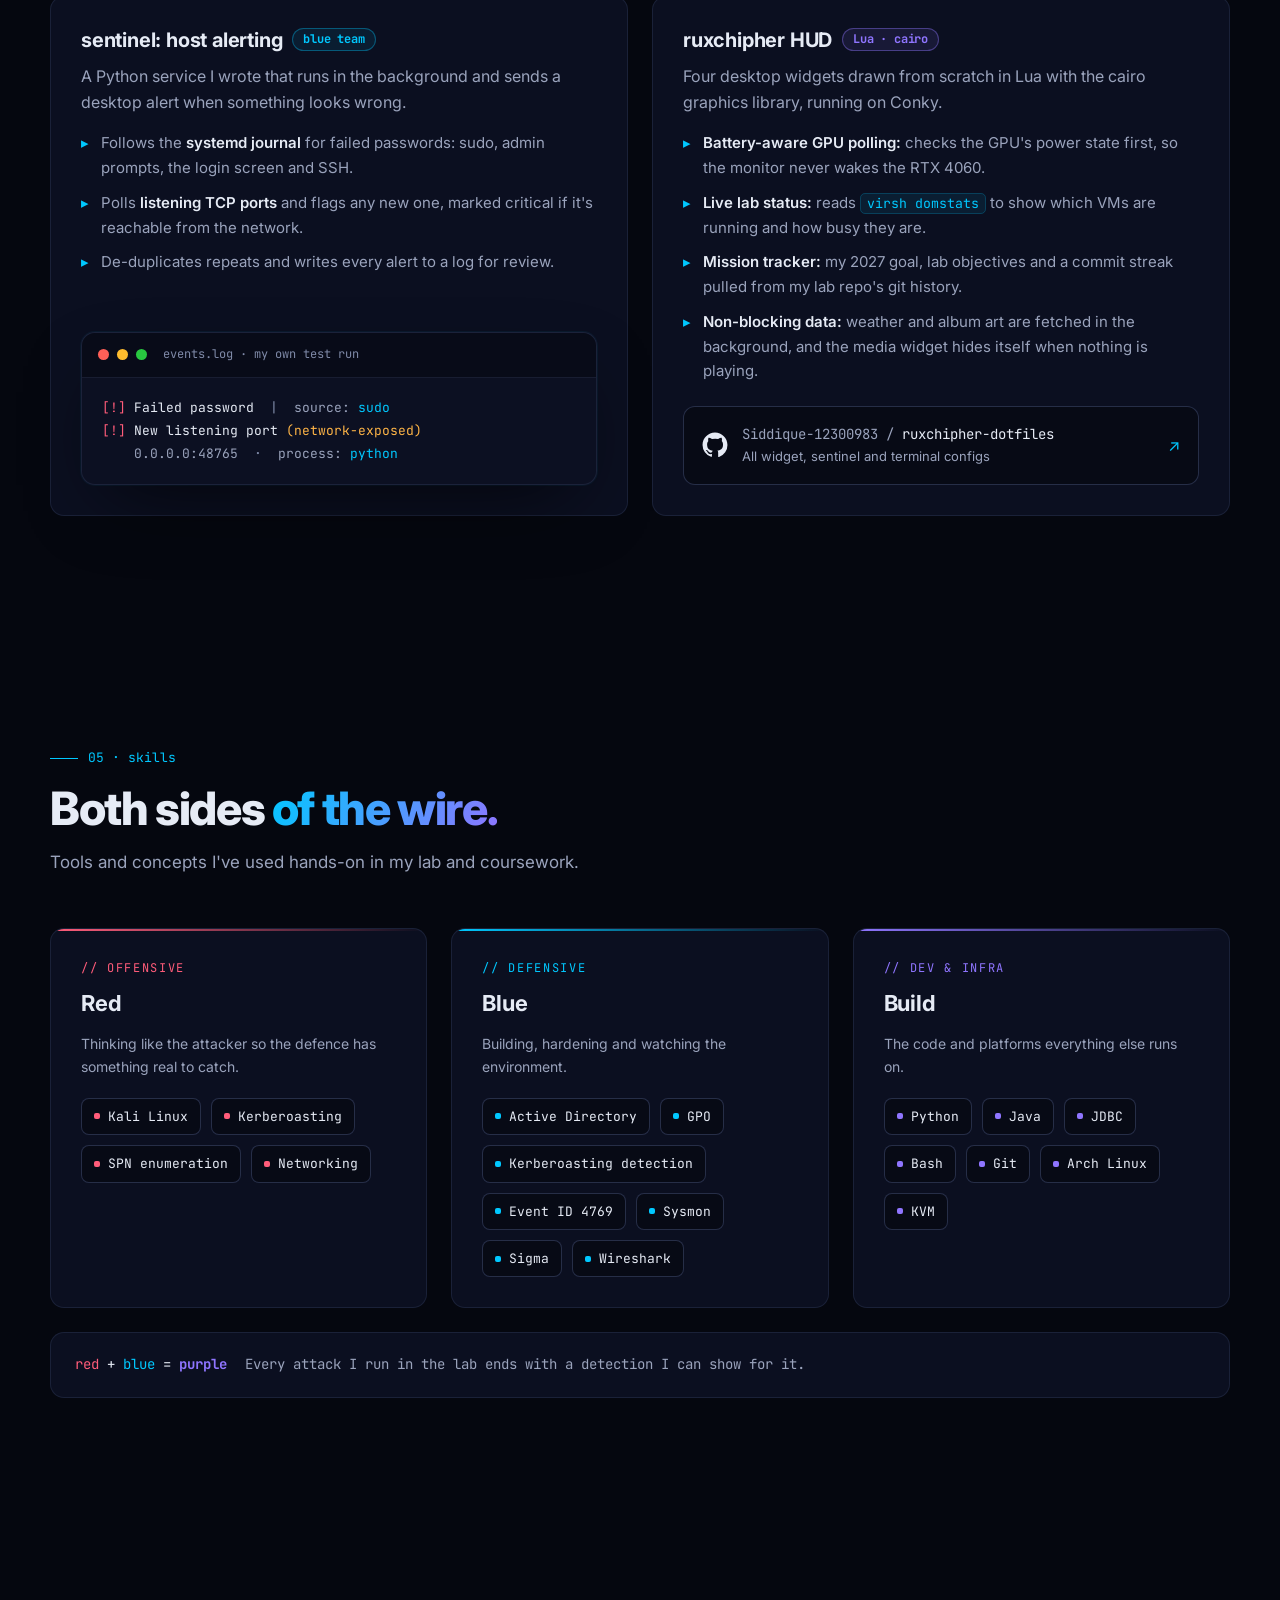
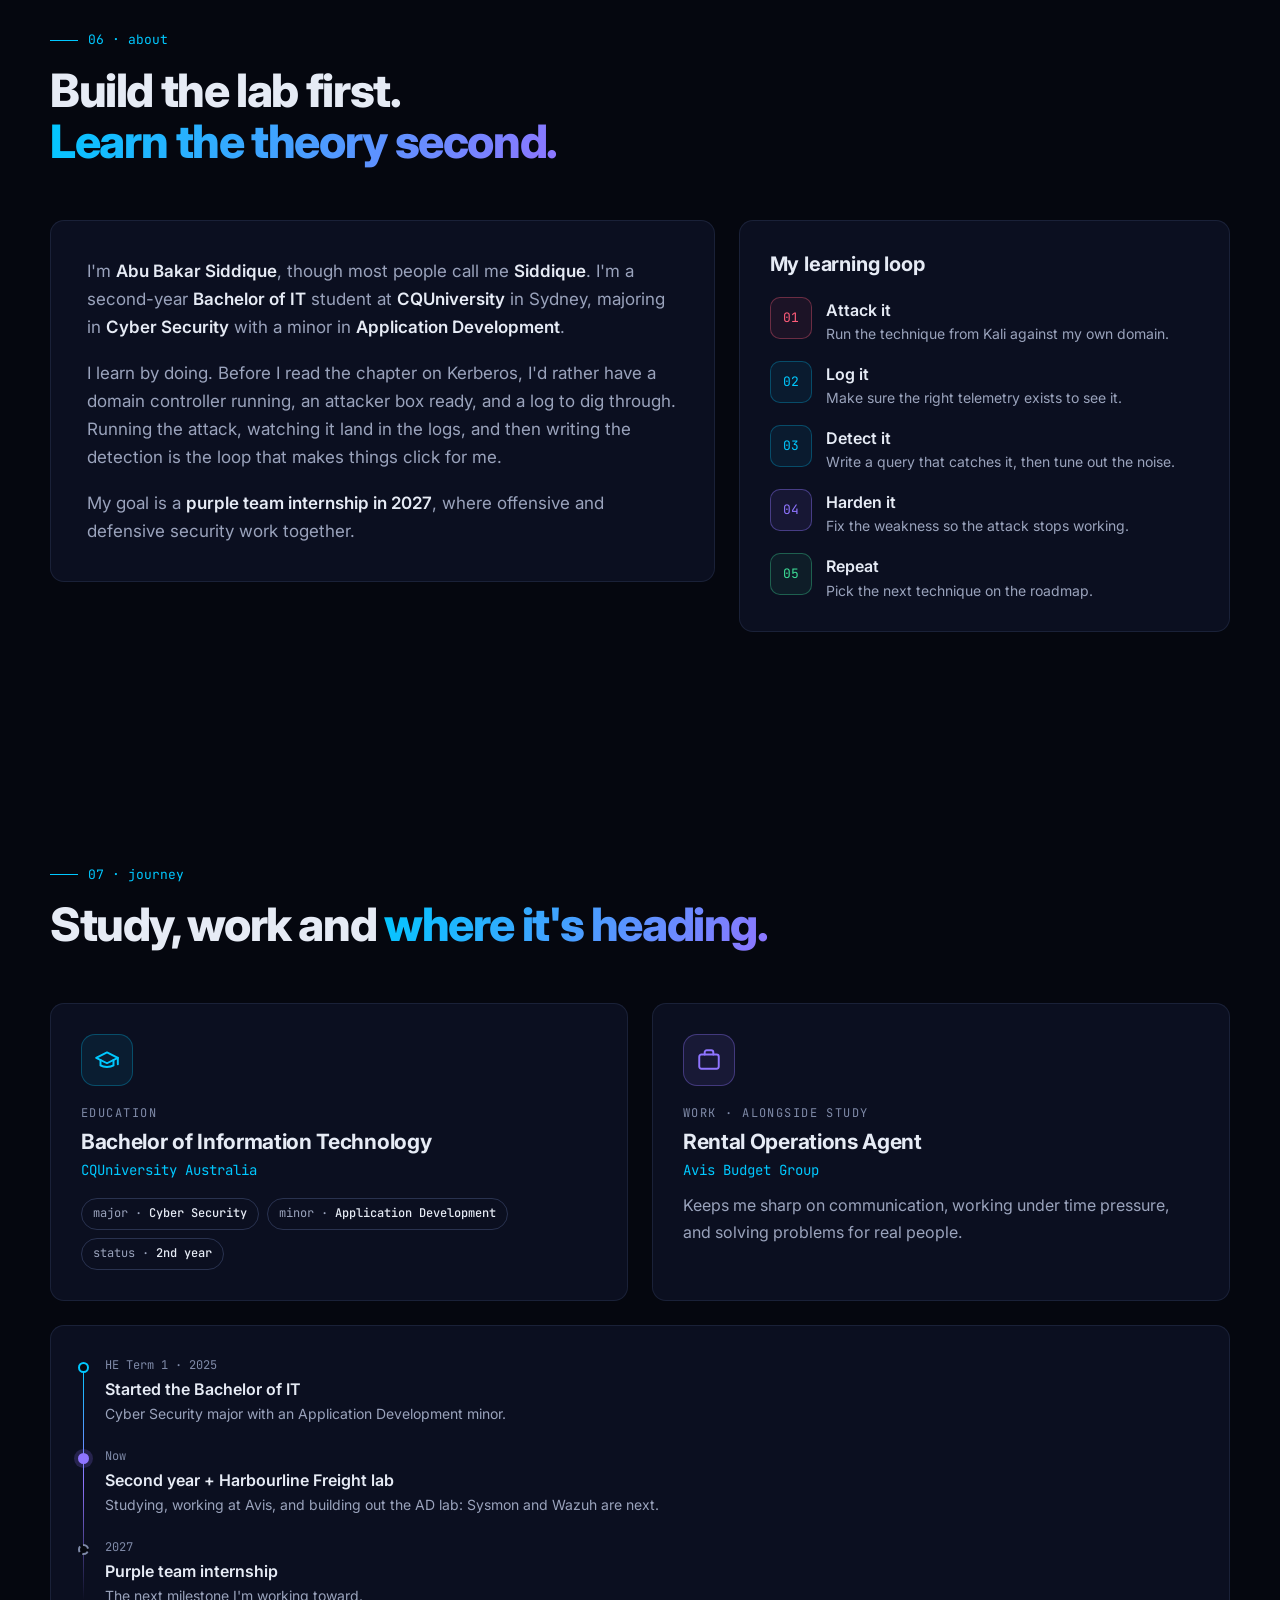
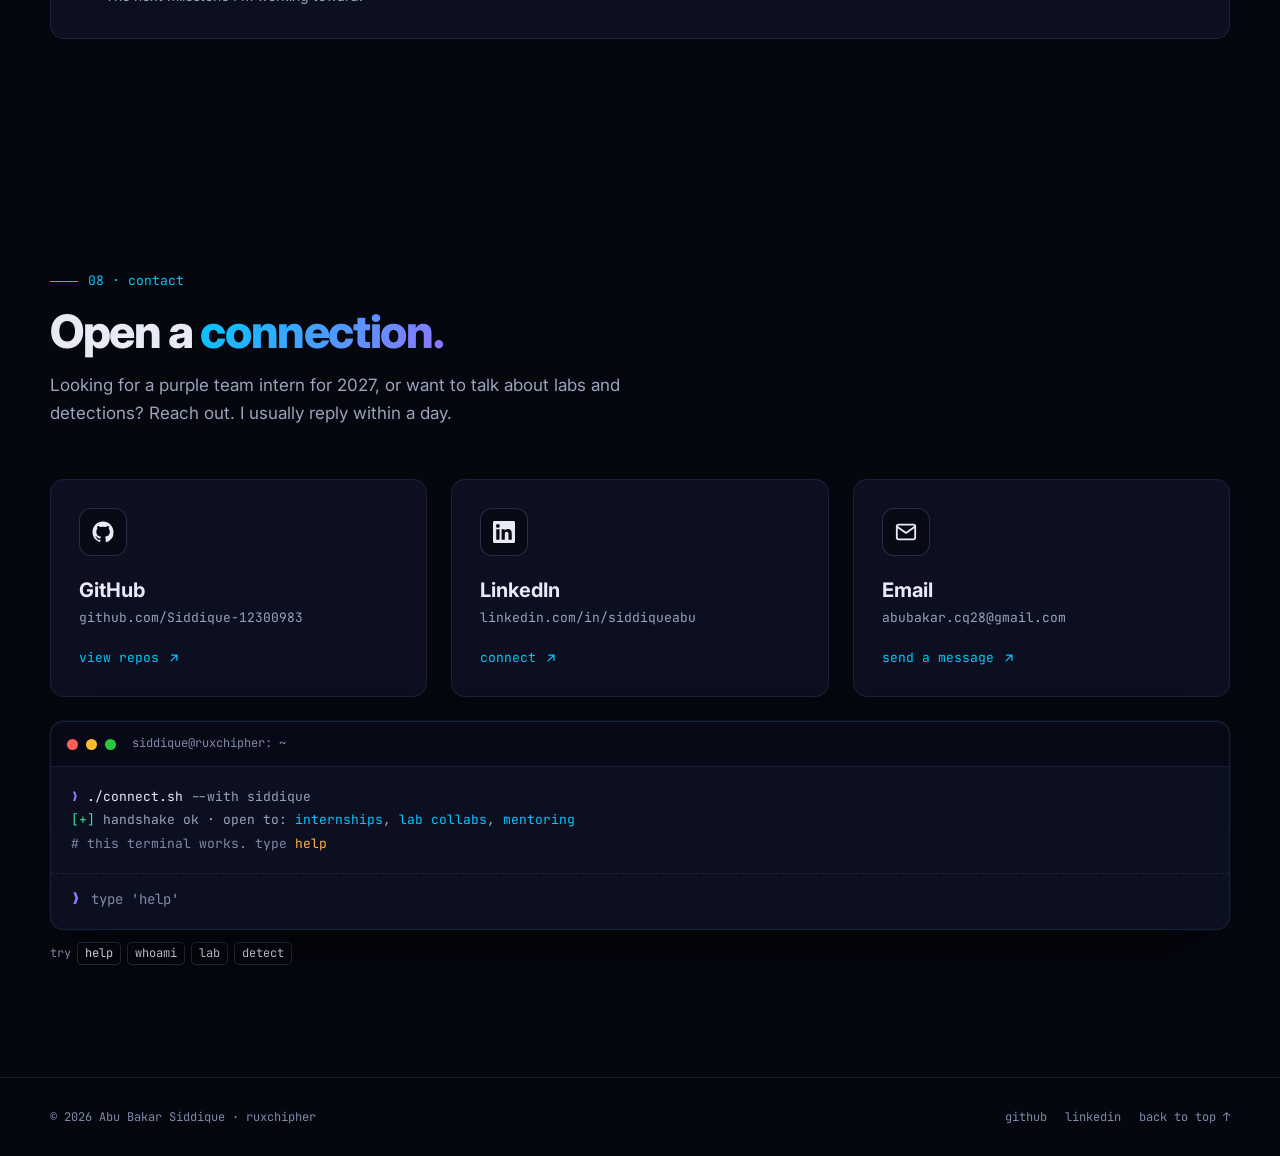
==== commit 5d07efc8: "add toolkit section with security tools and live browser demos" ====
--- a/index.html
+++ b/index.html
@@ -9,10 +9,6 @@
 <meta name="theme-color" content="#05070f">
 <meta name="color-scheme" content="dark">
 <meta name="referrer" content="strict-origin-when-cross-origin">
-
-<!-- PREVIEW VERSION (v2): keeps search engines from indexing this copy.
-     If the client picks v2 and it moves to the site root, delete this line. -->
-<meta name="robots" content="noindex">
 
 <!-- SITE URL: replace https://ruxchipher.com/ everywhere (this file, robots.txt, sitemap.xml) if you use another domain -->
 <link rel="canonical" href="https://ruxchipher.com/">
@@ -93,11 +89,12 @@
     <ul class="nav-links" id="navLinks">
       <li><a href="#lab"><span class="num">01.</span>lab</a></li>
       <li><a href="#detections"><span class="num">02.</span>detections</a></li>
-      <li><a href="#workstation"><span class="num">03.</span>workstation</a></li>
-      <li><a href="#skills"><span class="num">04.</span>skills</a></li>
-      <li><a href="#about"><span class="num">05.</span>about</a></li>
-      <li><a href="#journey"><span class="num">06.</span>journey</a></li>
-      <li><a href="#contact"><span class="num">07.</span>contact</a></li>
+      <li><a href="#toolkit"><span class="num">03.</span>toolkit</a></li>
+      <li><a href="#workstation"><span class="num">04.</span>workstation</a></li>
+      <li><a href="#skills"><span class="num">05.</span>skills</a></li>
+      <li><a href="#about"><span class="num">06.</span>about</a></li>
+      <li><a href="#journey"><span class="num">07.</span>journey</a></li>
+      <li><a href="#contact"><span class="num">08.</span>contact</a></li>
     </ul>
   </nav>
 </header>
@@ -196,7 +193,7 @@
   <section id="lab" class="section" aria-labelledby="lab-title">
     <div class="wrap">
       <div class="sec-head reveal">
-        <p class="sec-tag">02 · home lab</p>
+        <p class="sec-tag">01 · home lab</p>
         <h2 id="lab-title" class="sec-title">Harbourline Freight<span class="hl">.</span><br><span class="hl">A fake company I attack and defend.</span></h2>
         <p class="sec-sub">A full Active Directory environment virtualised on my own machine, built to practise real attacks and the detections that catch them.</p>
       </div>
@@ -281,7 +278,7 @@
   <section id="detections" class="section" aria-labelledby="det-title">
     <div class="wrap">
       <div class="sec-head reveal">
-        <p class="sec-tag">04 · detections</p>
+        <p class="sec-tag">02 · detections</p>
         <h2 id="det-title" class="sec-title">Attack. Detect. <span class="hl">Document.</span></h2>
         <p class="sec-sub">Each technique I run in the lab becomes a write-up with the detection that catches it.</p>
       </div>
@@ -357,13 +354,99 @@
       <div class="next-grid">
         <article class="panel card next-card lift reveal d1">
           <span class="chip chip-cyan">next up</span>
-          <h3 class="card-title">Endpoint telemetry with Sysmon</h3>
-          <p class="card-text">Add Sysmon to the DC and workstation for process, network and registry events the Security log can't see.</p>
+          <h3 class="card-title">Central alerting with Wazuh</h3>
+          <p class="card-text">Ship lab logs into Wazuh so detections like this one fire as real alerts instead of manual hunts.</p>
         </article>
         <article class="panel card next-card lift reveal d2">
           <span class="chip chip-cyan">next up</span>
-          <h3 class="card-title">Central alerting with Wazuh</h3>
-          <p class="card-text">Ship lab logs into Wazuh so detections like this one fire as real alerts instead of manual hunts.</p>
+          <h3 class="card-title">LLMNR / NBT-NS poisoning</h3>
+          <p class="card-text">The next attack-and-detect loop: poison name resolution from Kali, then catch the responder traffic. A Sigma rule for it is already in my detection-rules repo.</p>
+        </article>
+      </div>
+    </div>
+  </section>
+
+  <!-- ================= TOOLKIT ================= -->
+  <section id="toolkit" class="section" aria-labelledby="toolkit-title">
+    <div class="wrap">
+      <div class="sec-head reveal">
+        <p class="sec-tag">03 · toolkit</p>
+        <h2 id="toolkit-title" class="sec-title">Tools I've <span class="hl">built.</span></h2>
+        <p class="sec-sub">Small, focused projects from the detection and blue-team work around my lab. Each one is its own repo with a README, tests and CI.</p>
+      </div>
+
+      <p class="tool-sub">// security tooling</p>
+      <div class="tool-grid reveal">
+        <a class="repo" href="https://github.com/Siddique-12300983/log-analyzer" target="_blank" rel="noopener noreferrer">
+          <svg viewBox="0 0 24 24" aria-hidden="true"><use href="#i-github"/></svg>
+          <span class="repo-text"><span class="rn">log-analyzer</span><span class="rd">Flags brute-force and Kerberoasting in auth logs</span></span>
+          <span class="arr" aria-hidden="true">↗</span>
+        </a>
+        <a class="repo" href="https://github.com/Siddique-12300983/sigma-detection-rules" target="_blank" rel="noopener noreferrer">
+          <svg viewBox="0 0 24 24" aria-hidden="true"><use href="#i-github"/></svg>
+          <span class="repo-text"><span class="rn">sigma-detection-rules</span><span class="rd">Sigma rules mapped to MITRE ATT&amp;CK</span></span>
+          <span class="arr" aria-hidden="true">↗</span>
+        </a>
+        <a class="repo" href="https://github.com/Siddique-12300983/phishing-email-analyzer" target="_blank" rel="noopener noreferrer">
+          <svg viewBox="0 0 24 24" aria-hidden="true"><use href="#i-github"/></svg>
+          <span class="repo-text"><span class="rn">phishing-email-analyzer</span><span class="rd">Offline .eml triage: headers, auth, URLs, red flags</span></span>
+          <span class="arr" aria-hidden="true">↗</span>
+        </a>
+        <a class="repo" href="https://github.com/Siddique-12300983/ioc-extractor" target="_blank" rel="noopener noreferrer">
+          <svg viewBox="0 0 24 24" aria-hidden="true"><use href="#i-github"/></svg>
+          <span class="repo-text"><span class="rn">ioc-extractor</span><span class="rd">Pulls IOCs from text, handles defanged input</span></span>
+          <span class="arr" aria-hidden="true">↗</span>
+        </a>
+        <a class="repo" href="https://github.com/Siddique-12300983/file-integrity-monitor" target="_blank" rel="noopener noreferrer">
+          <svg viewBox="0 0 24 24" aria-hidden="true"><use href="#i-github"/></svg>
+          <span class="repo-text"><span class="rn">file-integrity-monitor</span><span class="rd">SHA-256 baseline and change detection for a directory</span></span>
+          <span class="arr" aria-hidden="true">↗</span>
+        </a>
+        <a class="repo" href="https://github.com/Siddique-12300983/linux-hardening-script" target="_blank" rel="noopener noreferrer">
+          <svg viewBox="0 0 24 24" aria-hidden="true"><use href="#i-github"/></svg>
+          <span class="repo-text"><span class="rn">linux-hardening-script</span><span class="rd">Idempotent Debian/Ubuntu hardening with a dry run</span></span>
+          <span class="arr" aria-hidden="true">↗</span>
+        </a>
+        <a class="repo" href="https://github.com/Siddique-12300983/password-breach-checker" target="_blank" rel="noopener noreferrer">
+          <svg viewBox="0 0 24 24" aria-hidden="true"><use href="#i-github"/></svg>
+          <span class="repo-text"><span class="rn">password-breach-checker</span><span class="rd">Checks a password against HIBP using k-anonymity</span></span>
+          <span class="arr" aria-hidden="true">↗</span>
+        </a>
+        <a class="repo" href="https://github.com/Siddique-12300983" target="_blank" rel="noopener noreferrer">
+          <svg viewBox="0 0 24 24" aria-hidden="true"><use href="#i-github"/></svg>
+          <span class="repo-text"><span class="rn">more on GitHub</span><span class="rd">Every repo, with source and tests</span></span>
+          <span class="arr" aria-hidden="true">↗</span>
+        </a>
+      </div>
+
+      <p class="tool-sub">// browser demos · live, nothing sent anywhere</p>
+      <div class="demo-grid">
+        <article class="panel card demo-card lift reveal">
+          <span class="chip chip-green">live</span>
+          <h3 class="card-title">Password strength visualizer</h3>
+          <p class="card-text">Type a password and watch a live meter, entropy estimate and crack time. All in the browser.</p>
+          <div class="demo-links">
+            <a class="btn btn-primary btn-sm" href="https://siddique-12300983.github.io/password-strength-visualizer/" target="_blank" rel="noopener noreferrer">open ↗</a>
+            <a class="text-link" href="https://github.com/Siddique-12300983/password-strength-visualizer" target="_blank" rel="noopener noreferrer">source</a>
+          </div>
+        </article>
+        <article class="panel card demo-card lift reveal d1">
+          <span class="chip chip-green">live</span>
+          <h3 class="card-title">Network attack map</h3>
+          <p class="card-text">An animated world map of simulated cyber attacks, drawn on canvas. Random data, clearly labelled.</p>
+          <div class="demo-links">
+            <a class="btn btn-primary btn-sm" href="https://siddique-12300983.github.io/network-attack-map/" target="_blank" rel="noopener noreferrer">open ↗</a>
+            <a class="text-link" href="https://github.com/Siddique-12300983/network-attack-map" target="_blank" rel="noopener noreferrer">source</a>
+          </div>
+        </article>
+        <article class="panel card demo-card lift reveal d2">
+          <span class="chip chip-green">live</span>
+          <h3 class="card-title">Typing speed test</h3>
+          <p class="card-text">A clean typing game with live WPM, accuracy and a best score. Something to share and play.</p>
+          <div class="demo-links">
+            <a class="btn btn-primary btn-sm" href="https://siddique-12300983.github.io/typing-speed-game/" target="_blank" rel="noopener noreferrer">open ↗</a>
+            <a class="text-link" href="https://github.com/Siddique-12300983/typing-speed-game" target="_blank" rel="noopener noreferrer">source</a>
+          </div>
         </article>
       </div>
     </div>
@@ -373,7 +456,7 @@
   <section id="workstation" class="section" aria-labelledby="ws-title">
     <div class="wrap">
       <div class="sec-head reveal">
-        <p class="sec-tag">03 · workstation</p>
+        <p class="sec-tag">04 · workstation</p>
         <h2 id="ws-title" class="sec-title">A desktop that<br><span class="hl">watches its own back.</span></h2>
         <p class="sec-sub">My Arch Linux laptop, customised into a security-aware workstation: custom-coded widgets that monitor the system and my lab, and a small service that alerts me to suspicious activity.</p>
       </div>
@@ -471,6 +554,8 @@
             <li class="tag">GPO</li>
             <li class="tag">Kerberoasting detection</li>
             <li class="tag">Event ID 4769</li>
+            <li class="tag">Sysmon</li>
+            <li class="tag">Sigma</li>
             <li class="tag">Wireshark</li>
           </ul>
         </div>
@@ -482,6 +567,7 @@
             <li class="tag">Python</li>
             <li class="tag">Java</li>
             <li class="tag">JDBC</li>
+            <li class="tag">Bash</li>
             <li class="tag">Git</li>
             <li class="tag">Arch Linux</li>
             <li class="tag">KVM</li>
@@ -500,7 +586,7 @@
   <section id="about" class="section" aria-labelledby="about-title">
     <div class="wrap">
       <div class="sec-head reveal">
-        <p class="sec-tag">01 · about</p>
+        <p class="sec-tag">06 · about</p>
         <h2 id="about-title" class="sec-title">Build the lab first.<br><span class="hl">Learn the theory second.</span></h2>
       </div>
       <div class="about-grid">
@@ -527,7 +613,7 @@
   <section id="journey" class="section" aria-labelledby="journey-title">
     <div class="wrap">
       <div class="sec-head reveal">
-        <p class="sec-tag">06 · journey</p>
+        <p class="sec-tag">07 · journey</p>
         <h2 id="journey-title" class="sec-title">Study, work and <span class="hl">where it's heading.</span></h2>
       </div>
 
@@ -589,7 +675,7 @@
   <section id="contact" class="section" aria-labelledby="contact-title">
     <div class="wrap">
       <div class="sec-head reveal">
-        <p class="sec-tag">07 · contact</p>
+        <p class="sec-tag">08 · contact</p>
         <h2 id="contact-title" class="sec-title">Open a <span class="hl">connection.</span></h2>
         <p class="sec-sub">Looking for a purple team intern for 2027, or want to talk about labs and detections? Reach out. I usually reply within a day.</p>
       </div>
--- a/css/style.css
+++ b/css/style.css
@@ -735,3 +735,15 @@
 .repos-section{padding:6px 0 2px}
 .repos-strip{display:grid;grid-template-columns:1fr 1fr;gap:14px}
 @media (max-width:720px){.repos-strip{grid-template-columns:1fr}}
+
+/* ---- toolkit: tools + browser demos ---- */
+.tool-sub { font-family: var(--mono); font-size: 13px; color: var(--muted); letter-spacing: 0.04em; margin: 0 0 14px; }
+.tool-grid { display: grid; grid-template-columns: repeat(3, minmax(0, 1fr)); gap: 14px; margin-bottom: 36px; }
+.tool-grid .repo { margin-top: 0; height: 100%; }
+.demo-grid { display: grid; grid-template-columns: repeat(3, minmax(0, 1fr)); gap: 24px; }
+.demo-card { padding: 26px; display: flex; flex-direction: column; align-items: flex-start; }
+.demo-card .card-title { margin-top: 12px; font-size: 18px; }
+.demo-links { margin-top: auto; padding-top: 20px; display: flex; align-items: center; gap: 18px; }
+.demo-links .text-link { margin-top: 0; }
+@media (max-width: 980px) { .tool-grid, .demo-grid { grid-template-columns: repeat(2, minmax(0, 1fr)); } }
+@media (max-width: 760px) { .tool-grid, .demo-grid { grid-template-columns: minmax(0, 1fr); } .demo-card { padding: 22px; } }
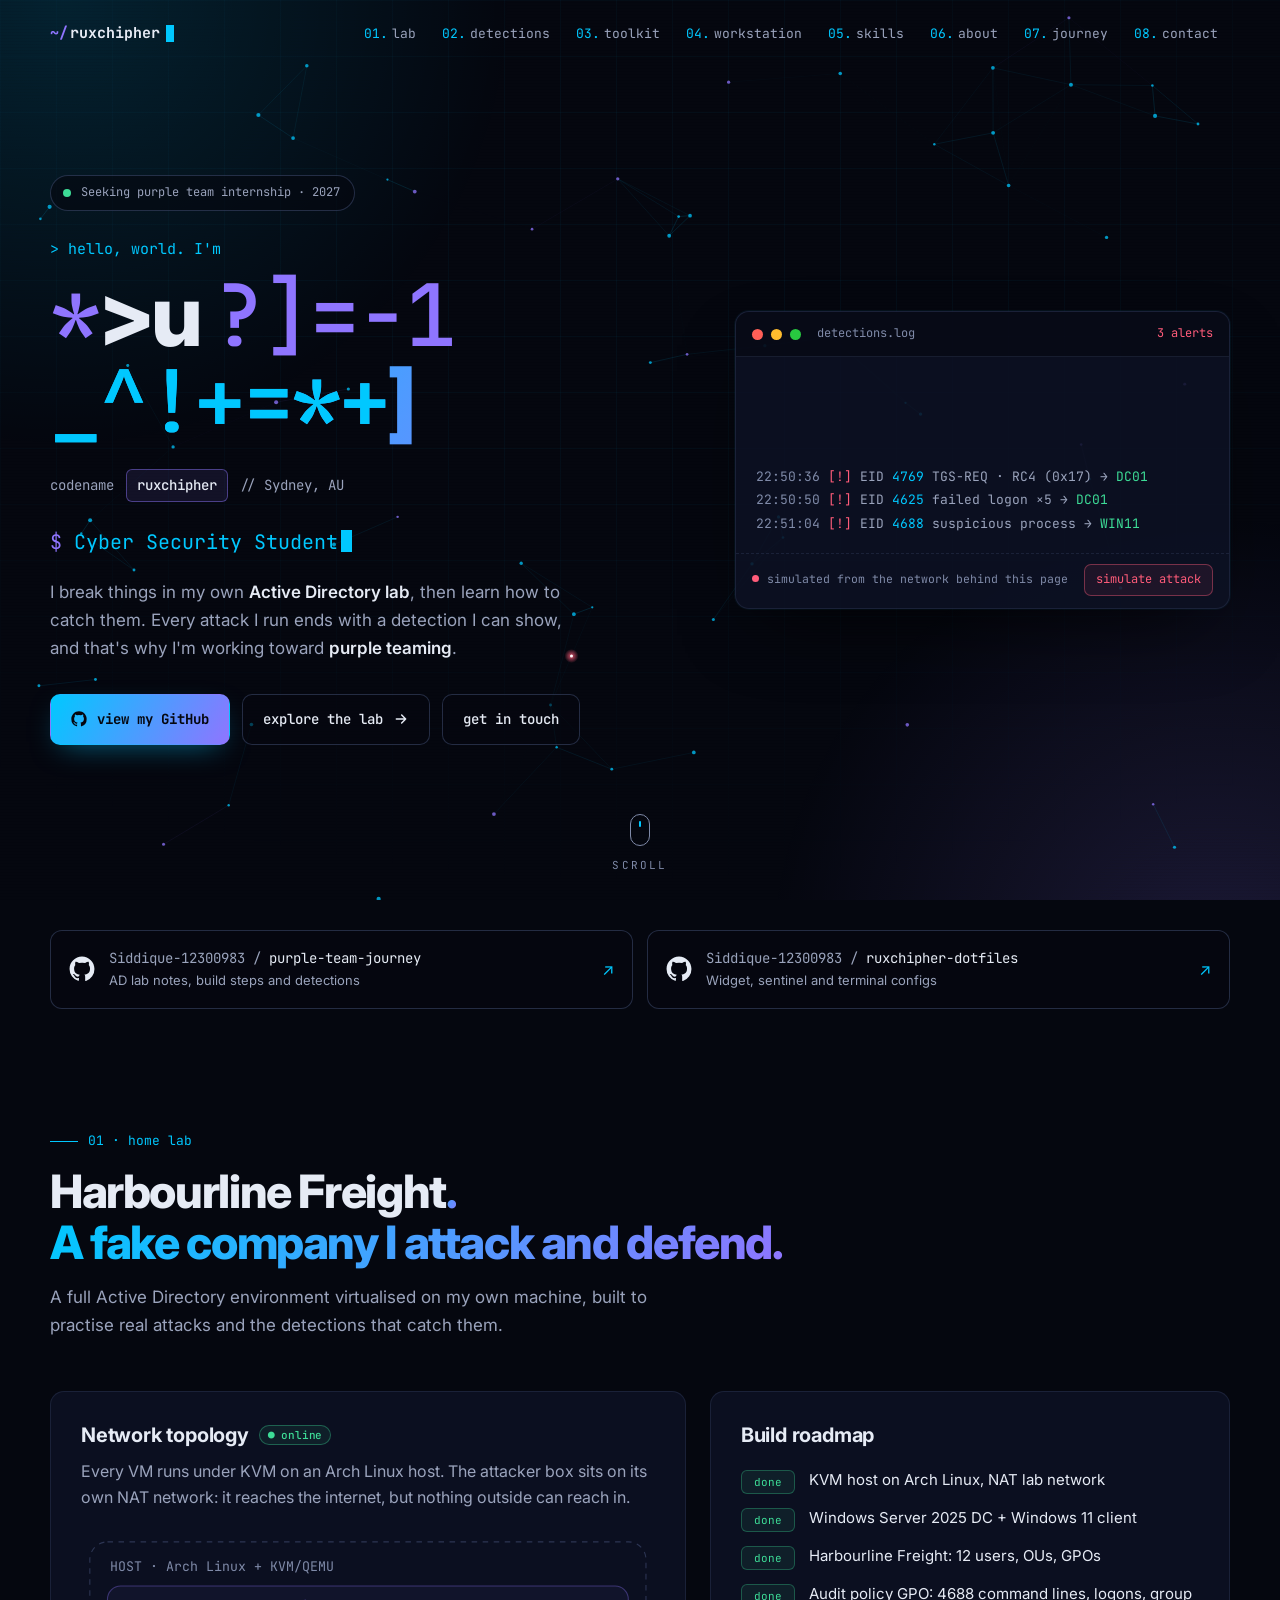
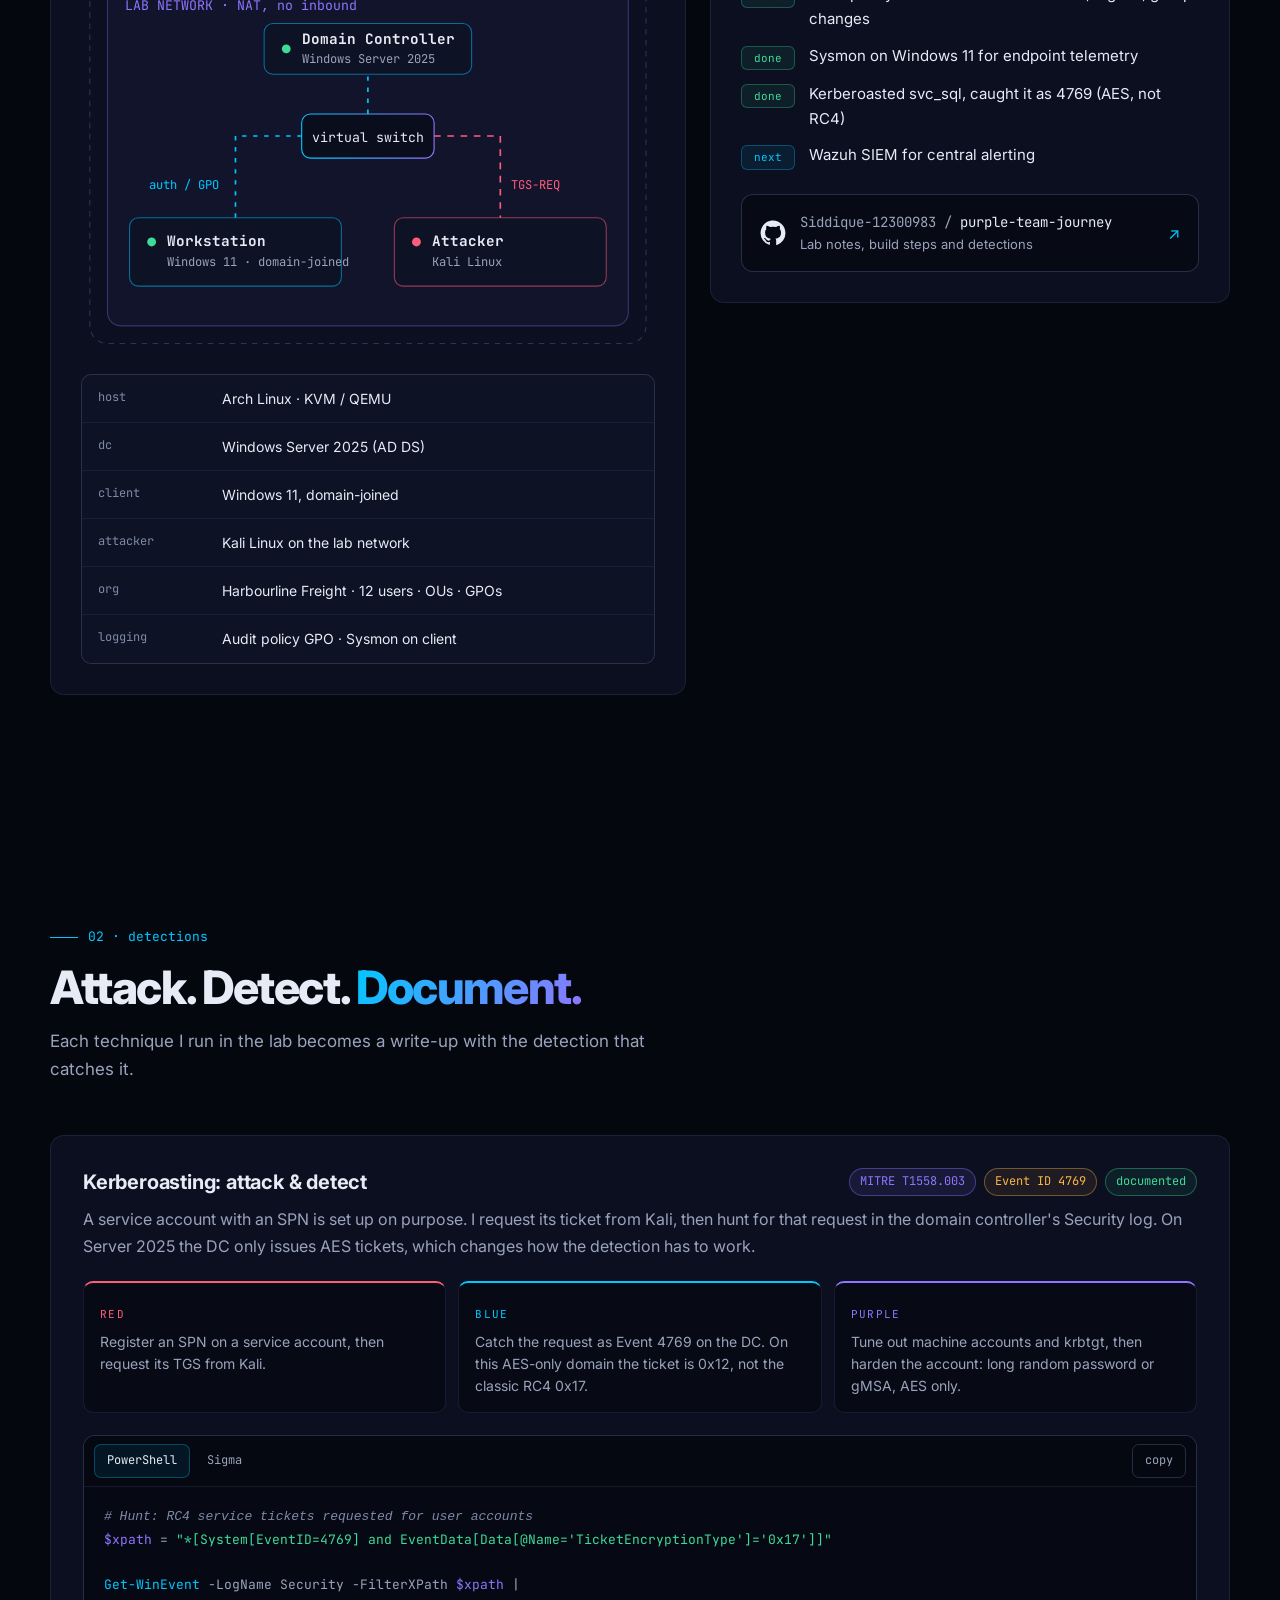
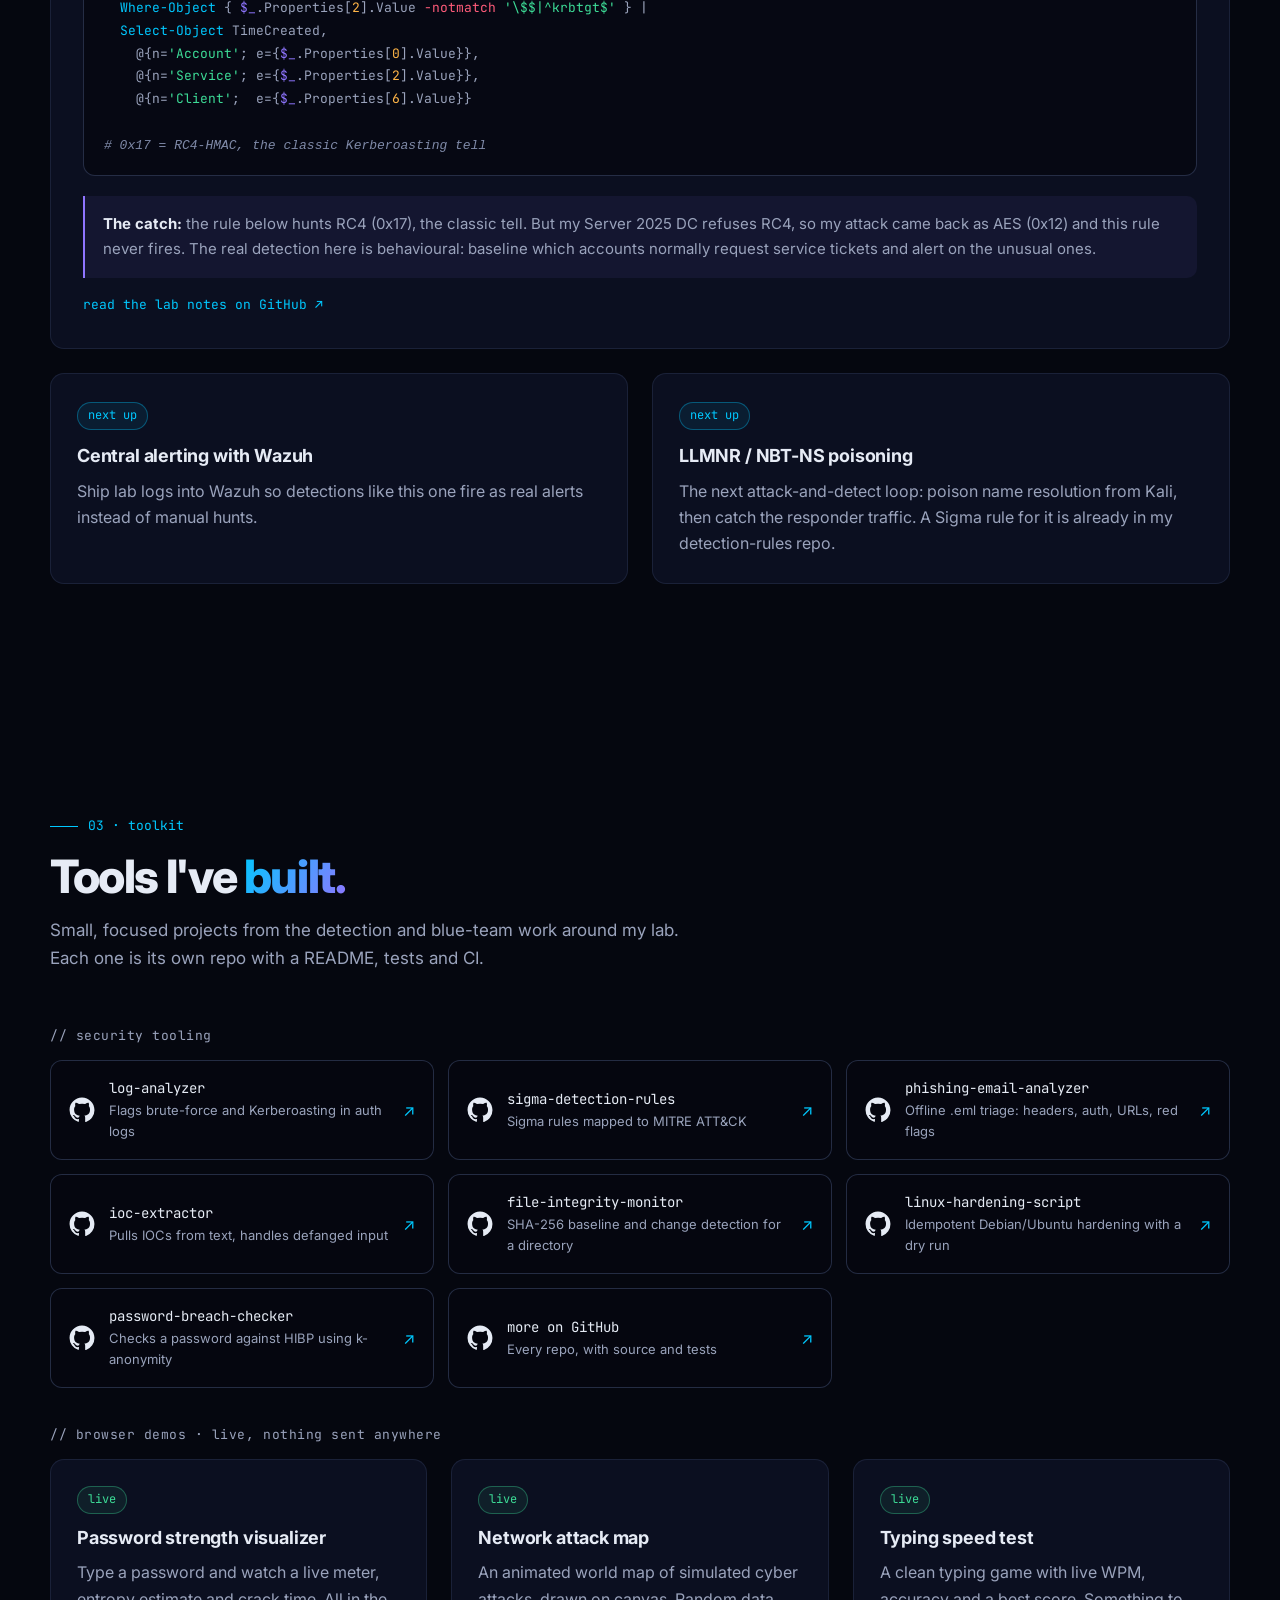
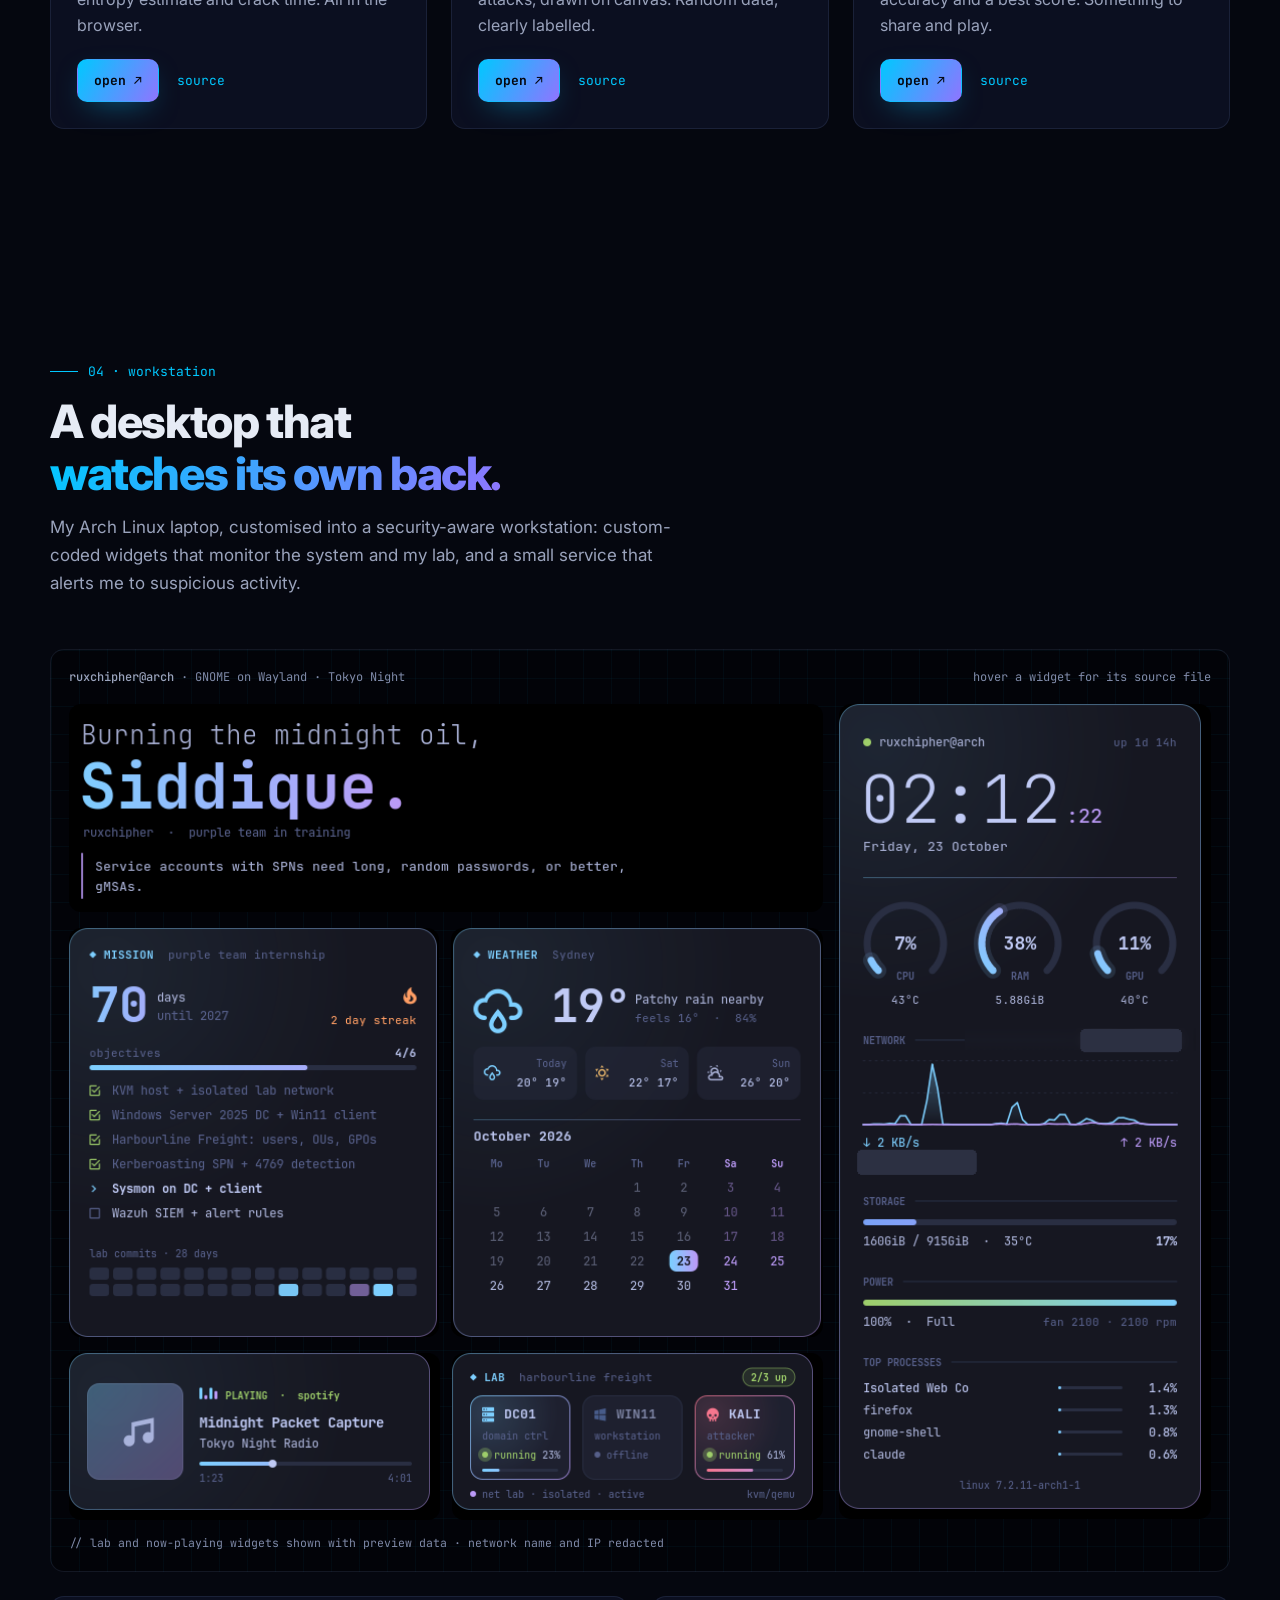
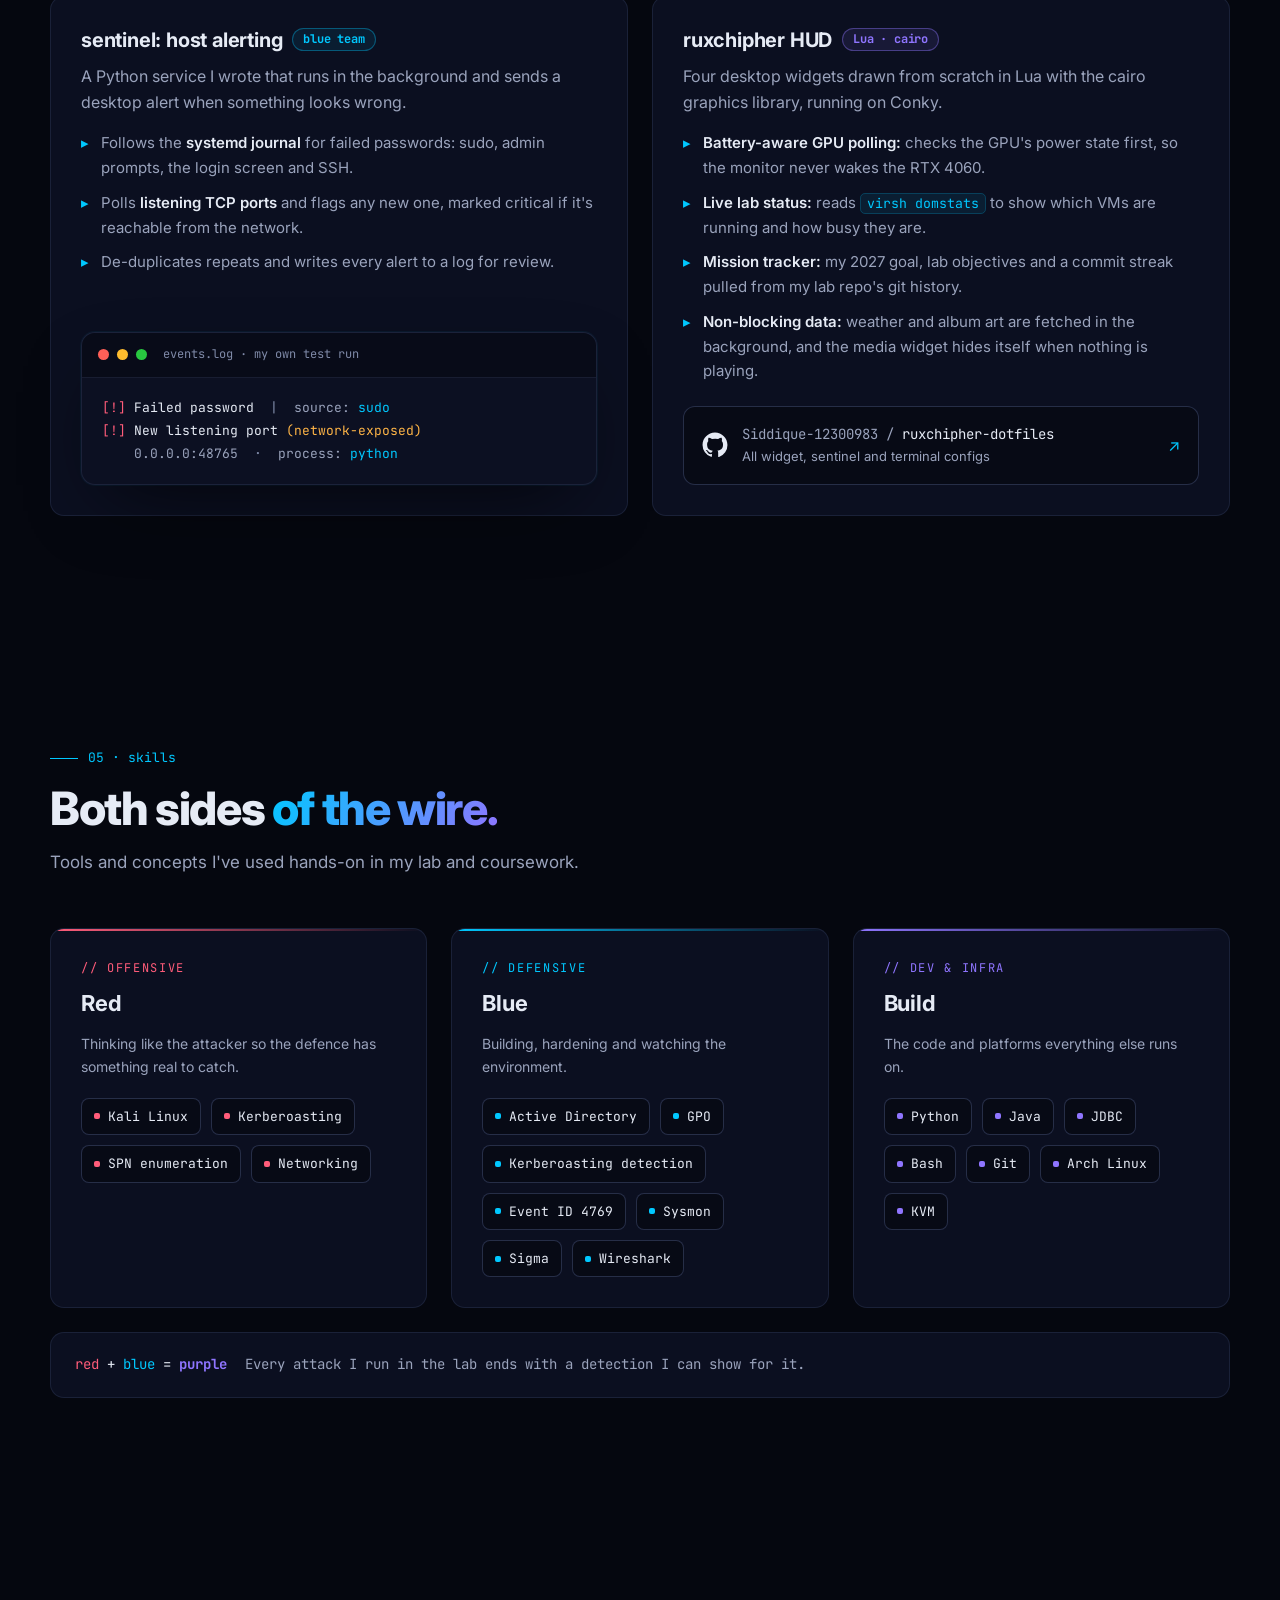
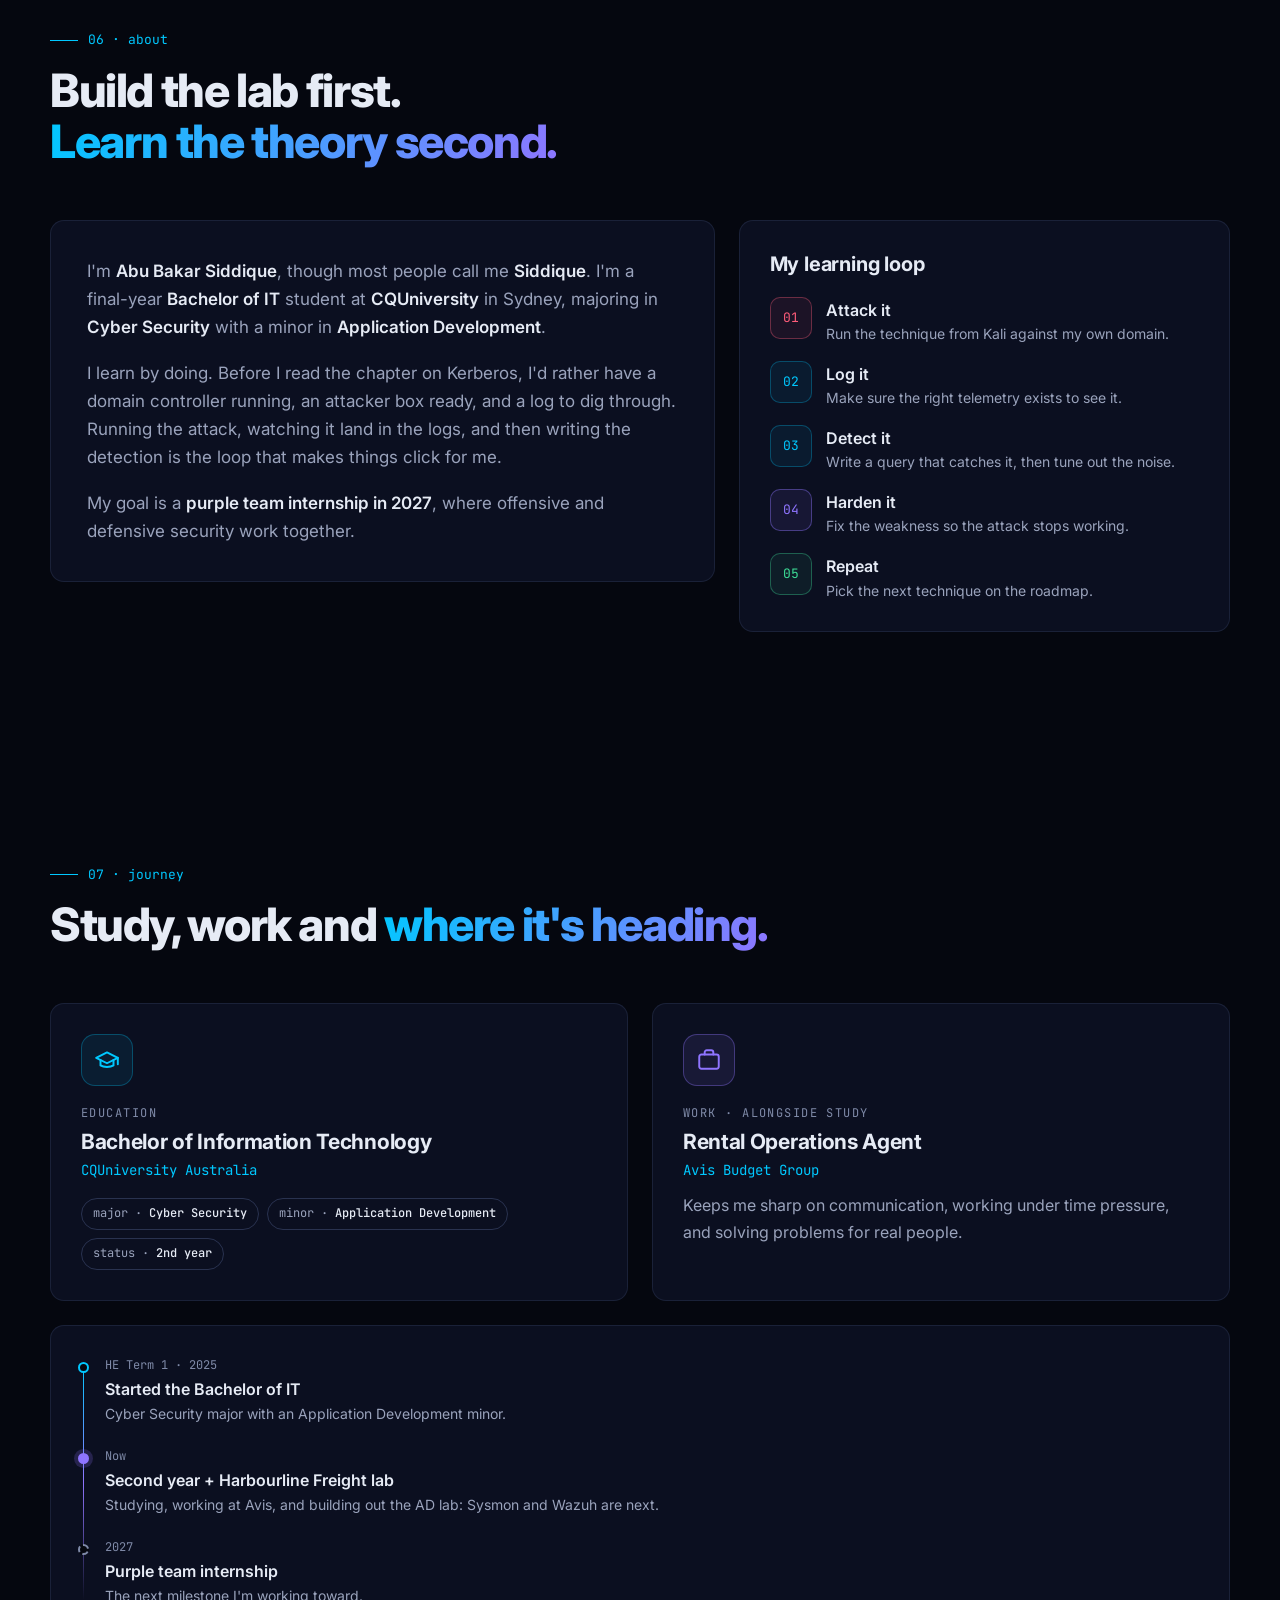
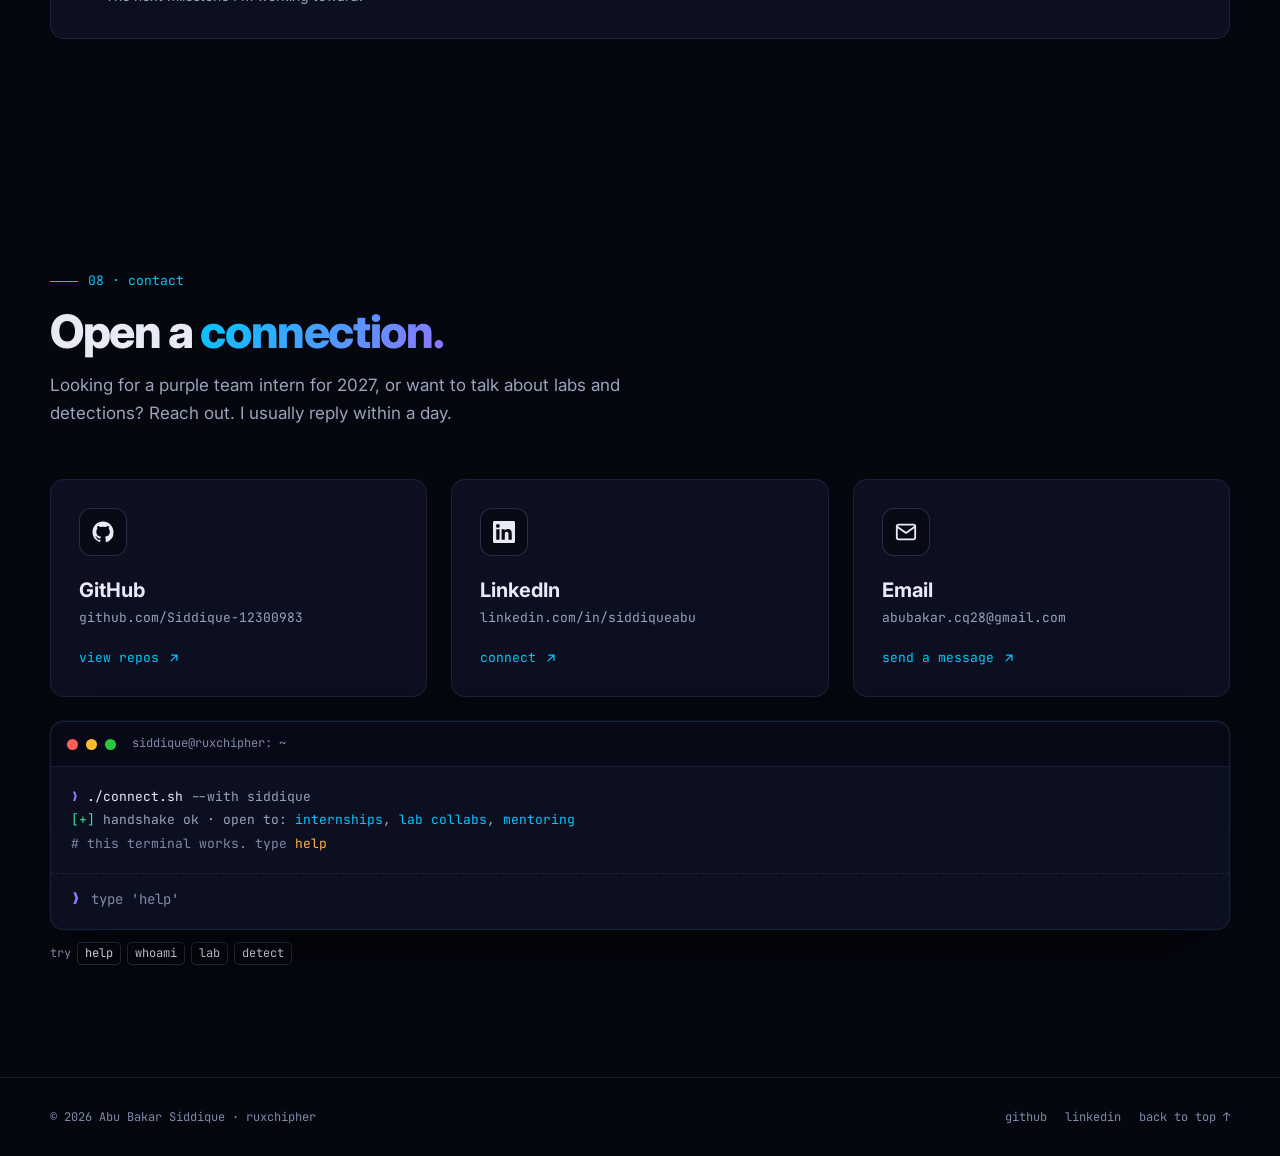
==== commit d3ed149a: "Update bio to final-year" ====
--- a/index.html
+++ b/index.html
@@ -591,7 +591,7 @@
       </div>
       <div class="about-grid">
         <div class="panel card about-text reveal">
-          <p>I'm <strong>Abu Bakar Siddique</strong>, though most people call me <strong>Siddique</strong>. I'm a second-year <strong>Bachelor of IT</strong> student at <strong>CQUniversity</strong> in Sydney, majoring in <strong>Cyber Security</strong> with a minor in <strong>Application Development</strong>.</p>
+          <p>I'm <strong>Abu Bakar Siddique</strong>, though most people call me <strong>Siddique</strong>. I'm a final-year <strong>Bachelor of IT</strong> student at <strong>CQUniversity</strong> in Sydney, majoring in <strong>Cyber Security</strong> with a minor in <strong>Application Development</strong>.</p>
           <p>I learn by doing. Before I read the chapter on Kerberos, I'd rather have a domain controller running, an attacker box ready, and a log to dig through. Running the attack, watching it land in the logs, and then writing the detection is the loop that makes things click for me.</p>
           <p>My goal is a <strong>purple team internship in 2027</strong>, where offensive and defensive security work together.</p>
         </div>
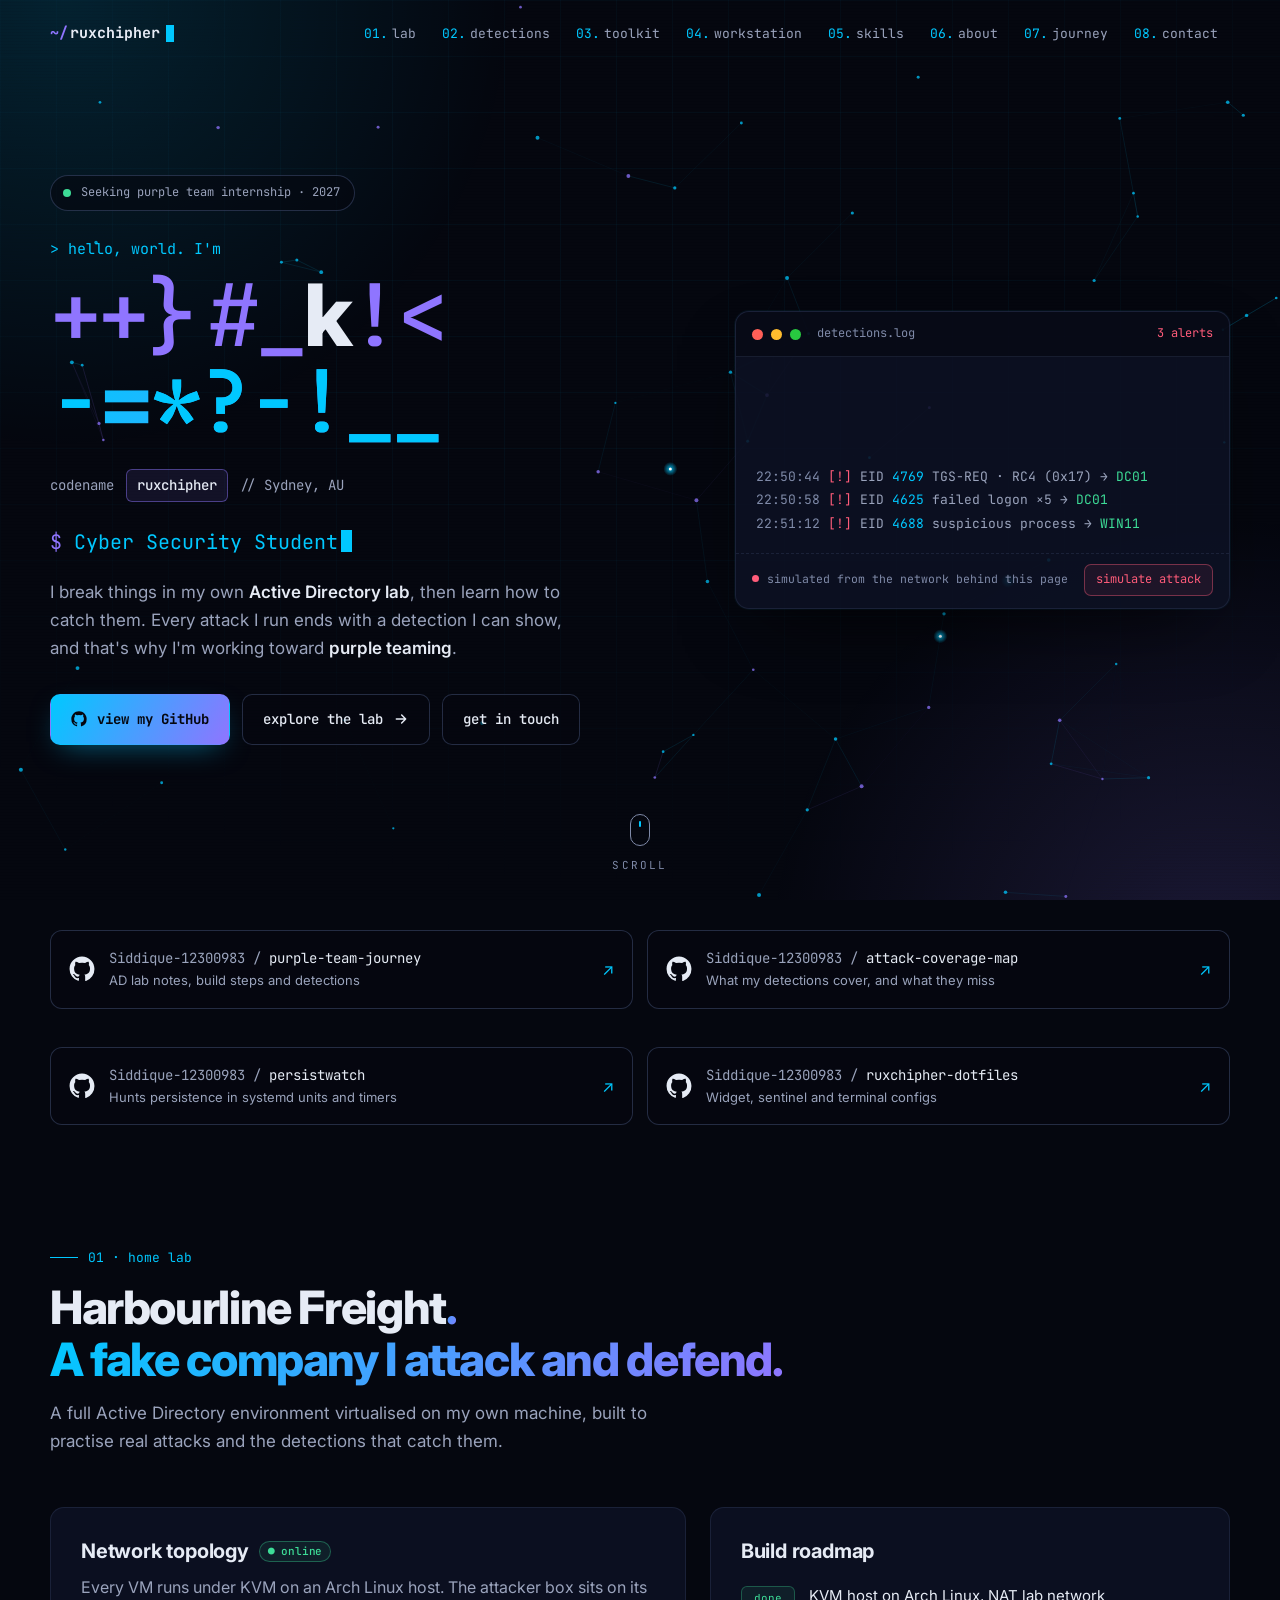
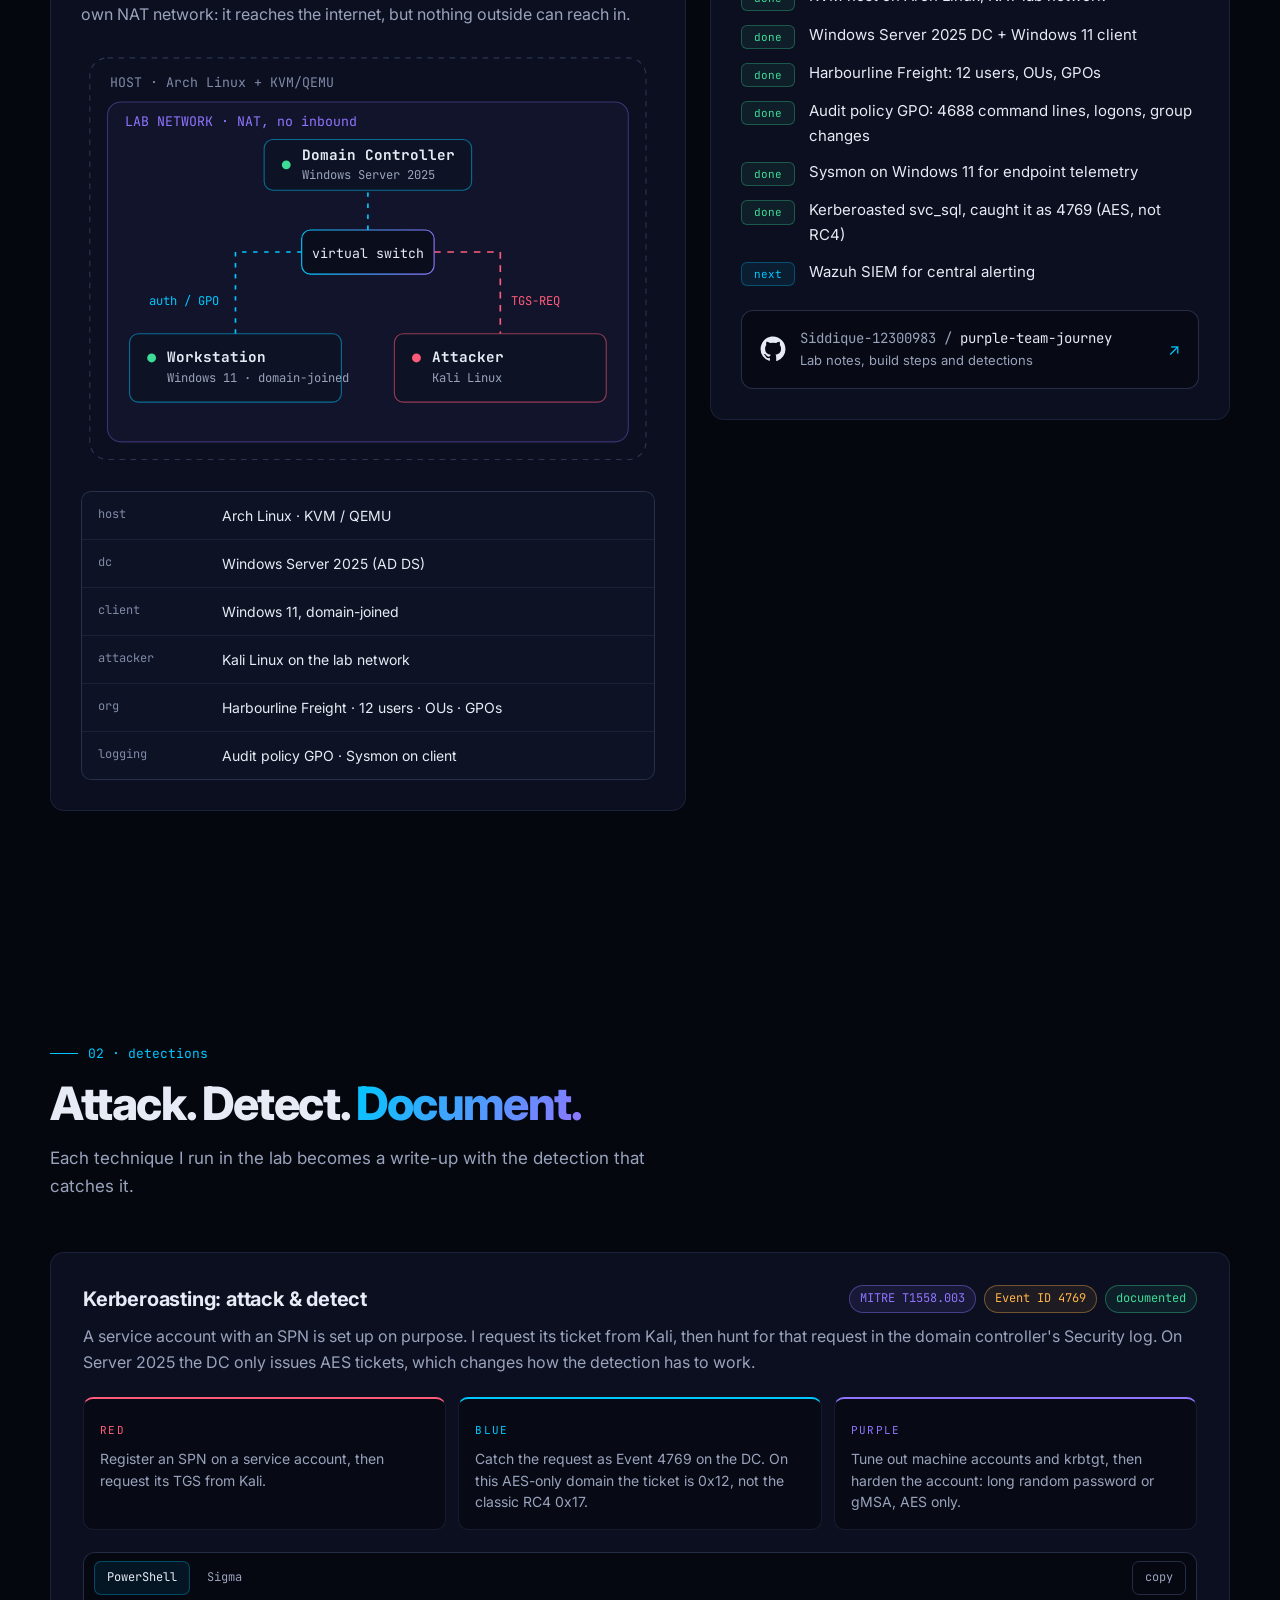
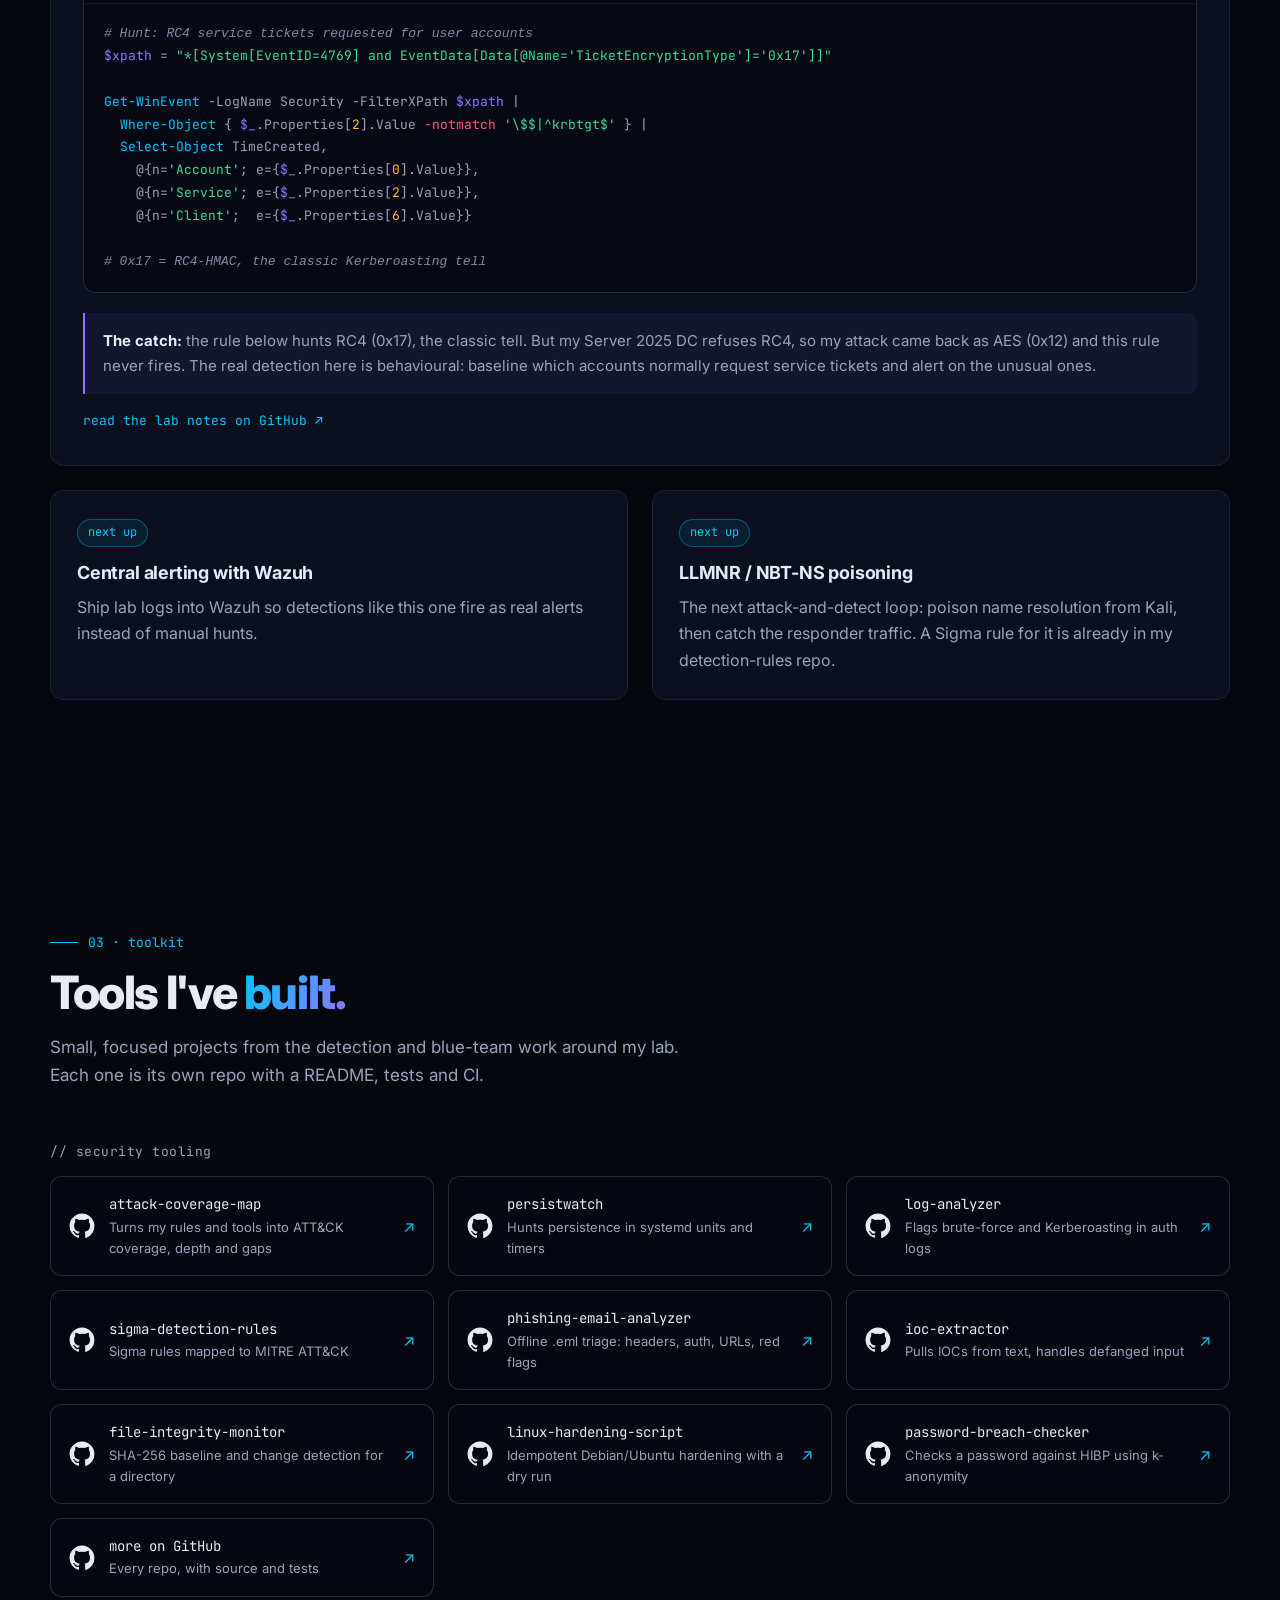
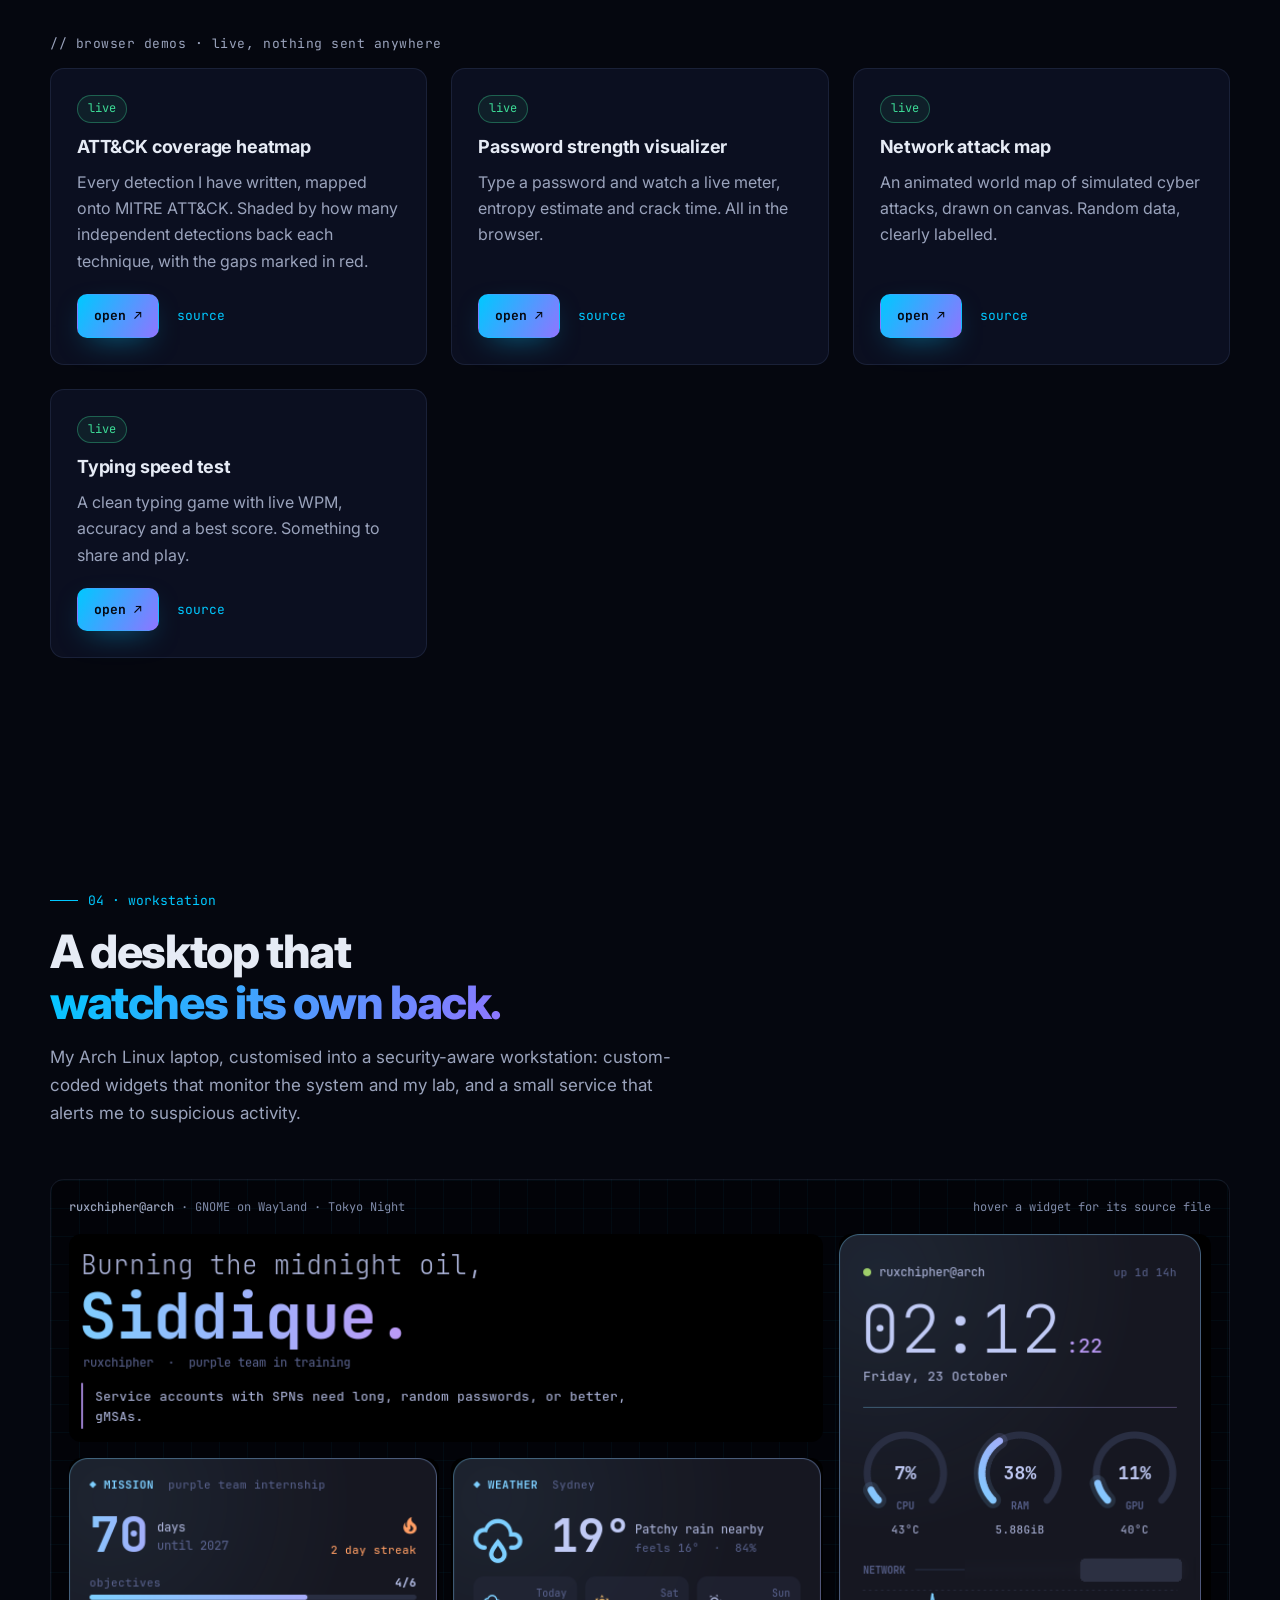
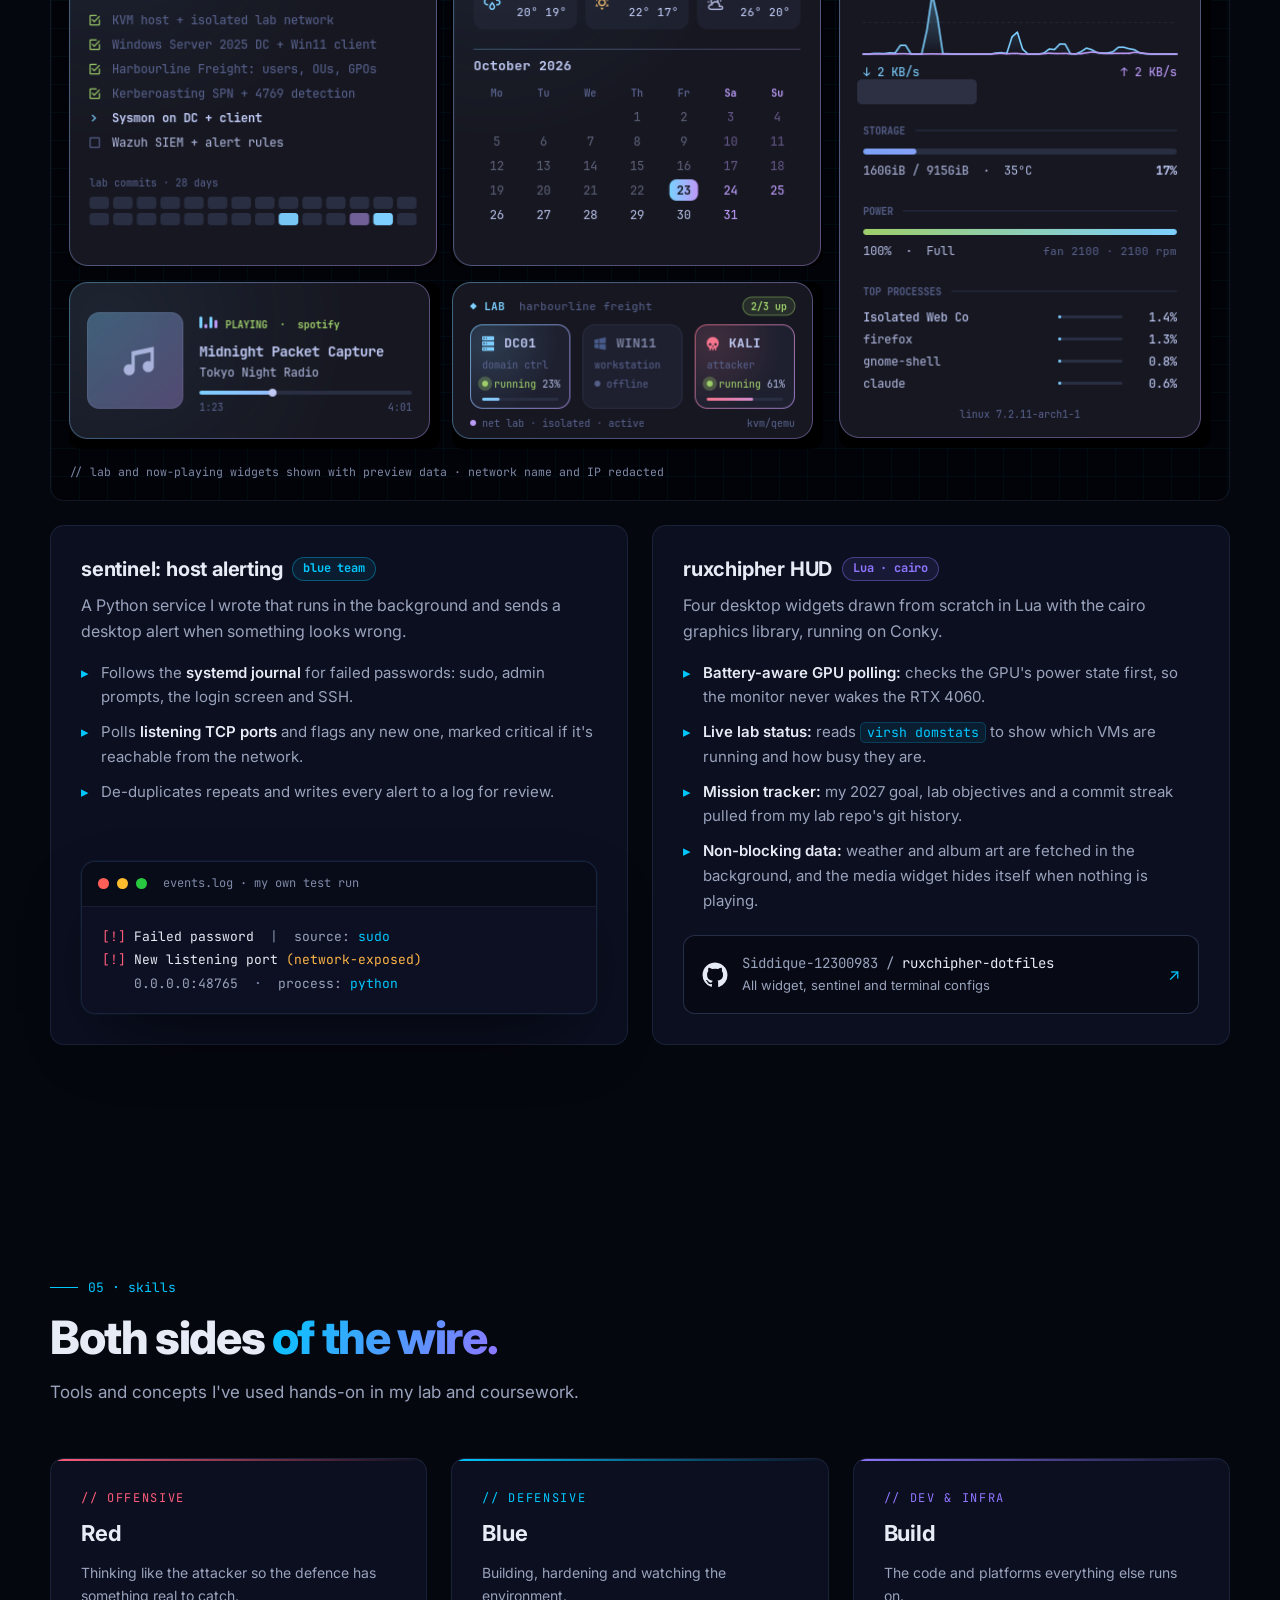
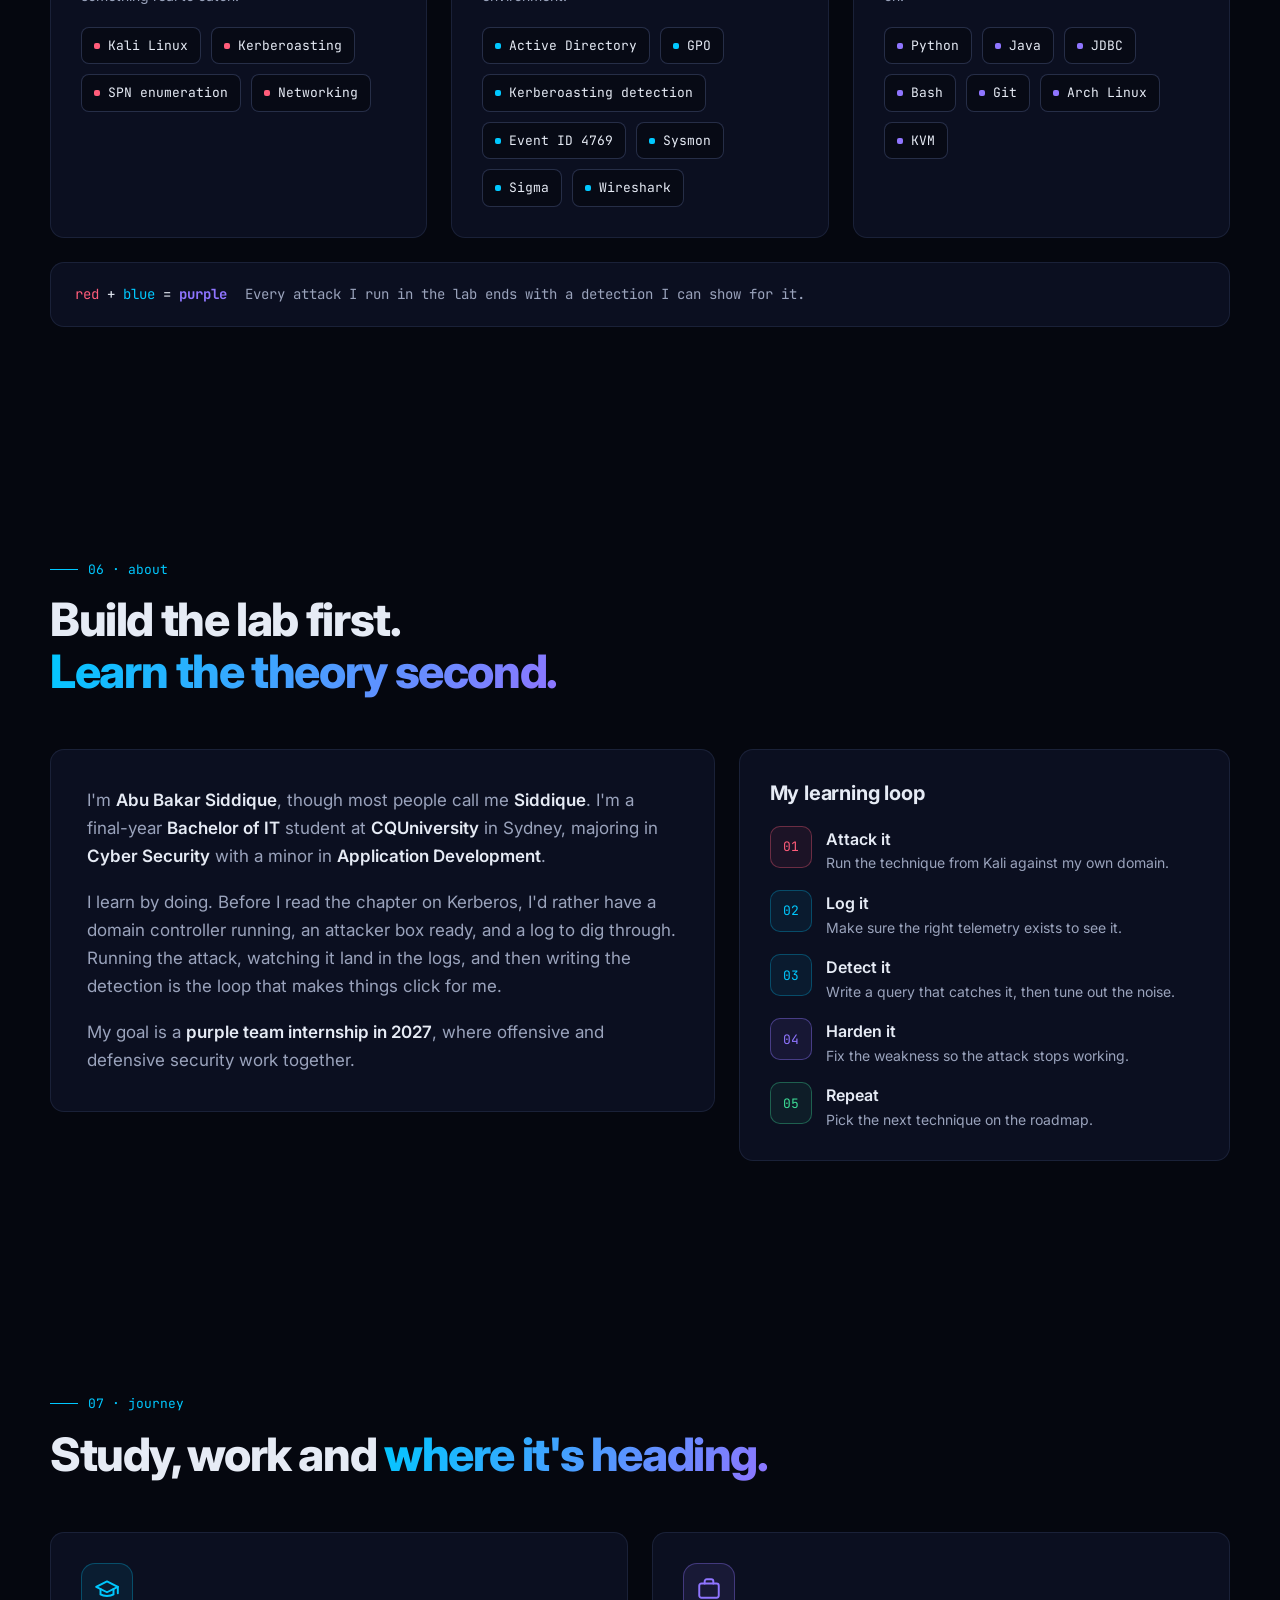
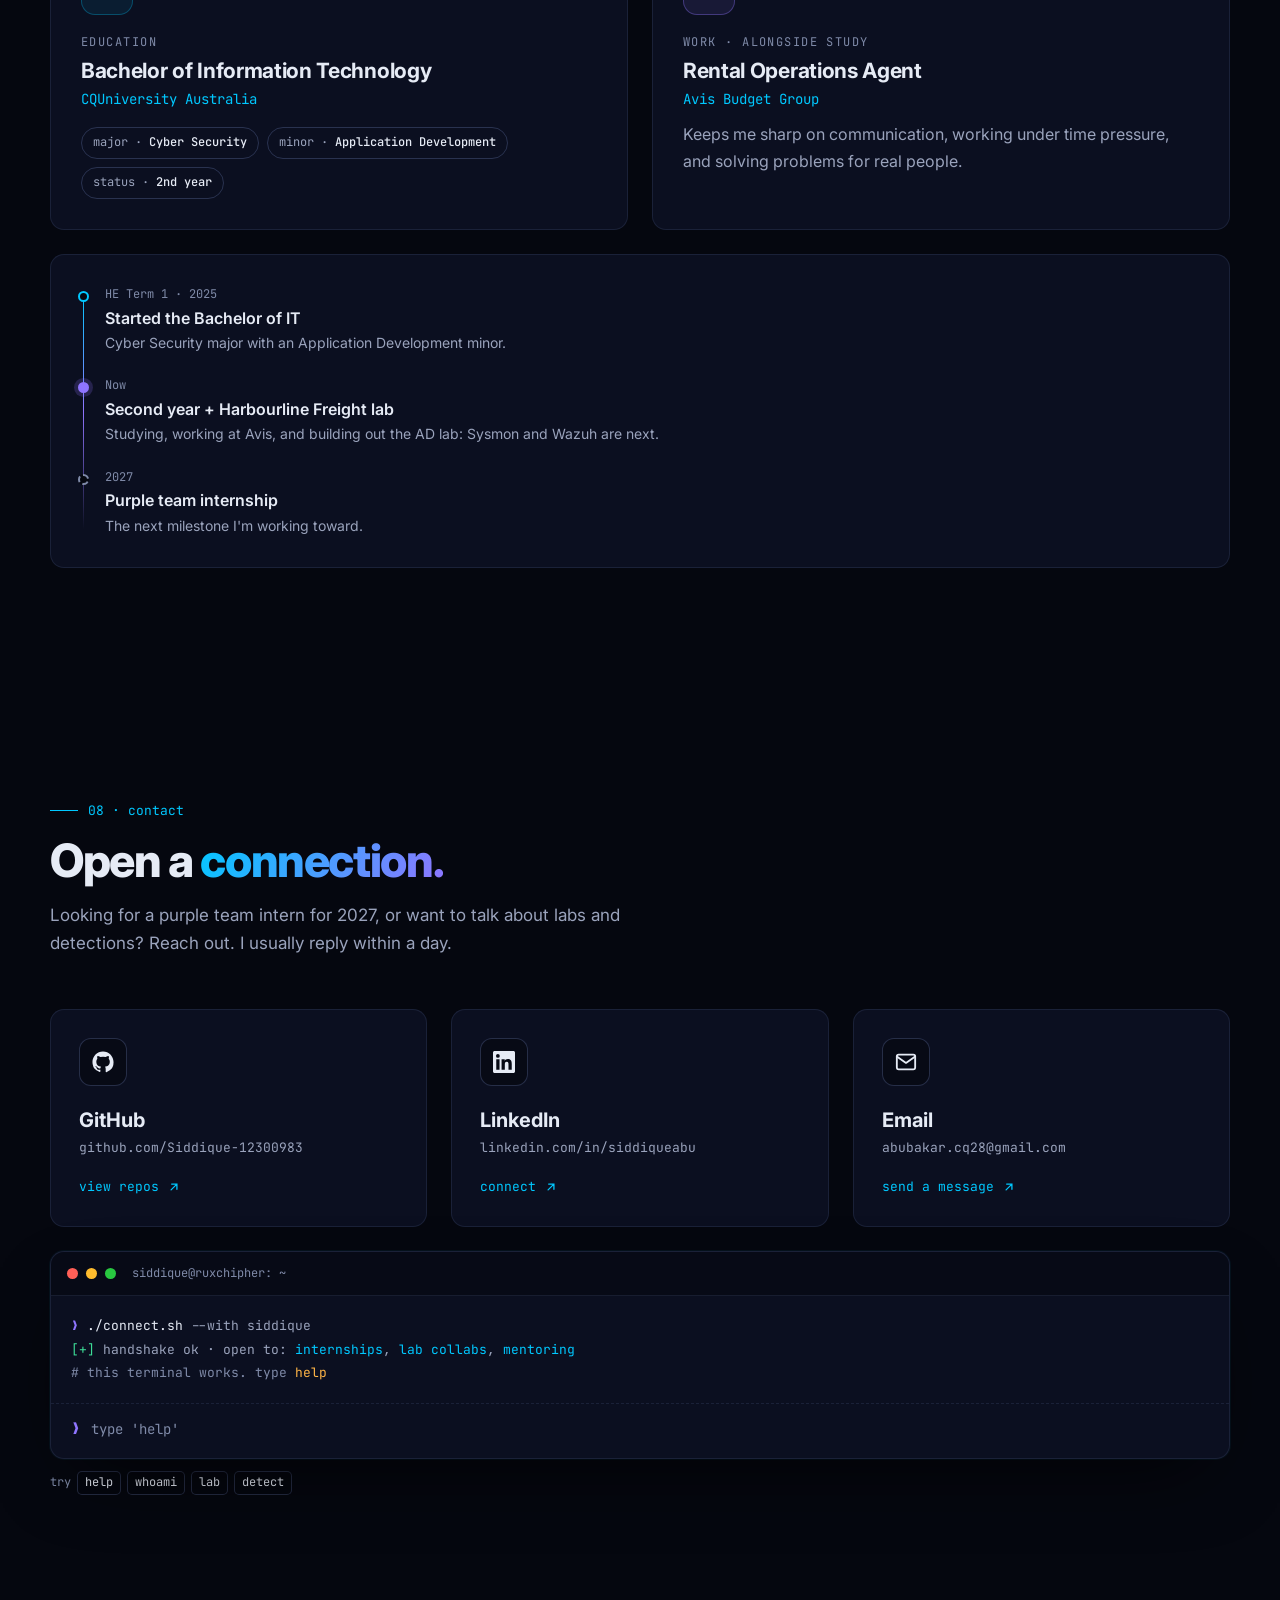
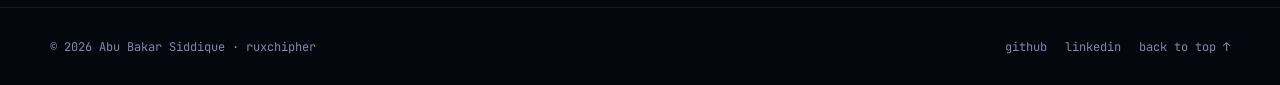
==== commit abcc77c9: "Add the two new tools to the toolkit section and the hero strip attack-coverage-map and persistwatch" ====
--- a/index.html
+++ b/index.html
@@ -177,6 +177,22 @@
           </span>
           <span class="arr" aria-hidden="true">↗</span>
         </a>
+        <a class="repo" href="https://github.com/Siddique-12300983/attack-coverage-map" target="_blank" rel="noopener noreferrer">
+          <svg viewBox="0 0 24 24" aria-hidden="true"><use href="#i-github"/></svg>
+          <span class="repo-text">
+            <span class="rn"><span>Siddique-12300983 /</span> attack-coverage-map</span>
+            <span class="rd">What my detections cover, and what they miss</span>
+          </span>
+          <span class="arr" aria-hidden="true">↗</span>
+        </a>
+        <a class="repo" href="https://github.com/Siddique-12300983/persistwatch" target="_blank" rel="noopener noreferrer">
+          <svg viewBox="0 0 24 24" aria-hidden="true"><use href="#i-github"/></svg>
+          <span class="repo-text">
+            <span class="rn"><span>Siddique-12300983 /</span> persistwatch</span>
+            <span class="rd">Hunts persistence in systemd units and timers</span>
+          </span>
+          <span class="arr" aria-hidden="true">↗</span>
+        </a>
         <a class="repo" href="https://github.com/Siddique-12300983/ruxchipher-dotfiles" target="_blank" rel="noopener noreferrer">
           <svg viewBox="0 0 24 24" aria-hidden="true"><use href="#i-github"/></svg>
           <span class="repo-text">
@@ -377,6 +393,16 @@
 
       <p class="tool-sub">// security tooling</p>
       <div class="tool-grid reveal">
+        <a class="repo" href="https://github.com/Siddique-12300983/attack-coverage-map" target="_blank" rel="noopener noreferrer">
+          <svg viewBox="0 0 24 24" aria-hidden="true"><use href="#i-github"/></svg>
+          <span class="repo-text"><span class="rn">attack-coverage-map</span><span class="rd">Turns my rules and tools into ATT&amp;CK coverage, depth and gaps</span></span>
+          <span class="arr" aria-hidden="true">↗</span>
+        </a>
+        <a class="repo" href="https://github.com/Siddique-12300983/persistwatch" target="_blank" rel="noopener noreferrer">
+          <svg viewBox="0 0 24 24" aria-hidden="true"><use href="#i-github"/></svg>
+          <span class="repo-text"><span class="rn">persistwatch</span><span class="rd">Hunts persistence in systemd units and timers</span></span>
+          <span class="arr" aria-hidden="true">↗</span>
+        </a>
         <a class="repo" href="https://github.com/Siddique-12300983/log-analyzer" target="_blank" rel="noopener noreferrer">
           <svg viewBox="0 0 24 24" aria-hidden="true"><use href="#i-github"/></svg>
           <span class="repo-text"><span class="rn">log-analyzer</span><span class="rd">Flags brute-force and Kerberoasting in auth logs</span></span>
@@ -421,6 +447,15 @@
 
       <p class="tool-sub">// browser demos · live, nothing sent anywhere</p>
       <div class="demo-grid">
+        <article class="panel card demo-card lift reveal">
+          <span class="chip chip-green">live</span>
+          <h3 class="card-title">ATT&amp;CK coverage heatmap</h3>
+          <p class="card-text">Every detection I have written, mapped onto MITRE ATT&amp;CK. Shaded by how many independent detections back each technique, with the gaps marked in red.</p>
+          <div class="demo-links">
+            <a class="btn btn-primary btn-sm" href="https://siddique-12300983.github.io/attack-coverage-map/" target="_blank" rel="noopener noreferrer">open ↗</a>
+            <a class="text-link" href="https://github.com/Siddique-12300983/attack-coverage-map" target="_blank" rel="noopener noreferrer">source</a>
+          </div>
+        </article>
         <article class="panel card demo-card lift reveal">
           <span class="chip chip-green">live</span>
           <h3 class="card-title">Password strength visualizer</h3>
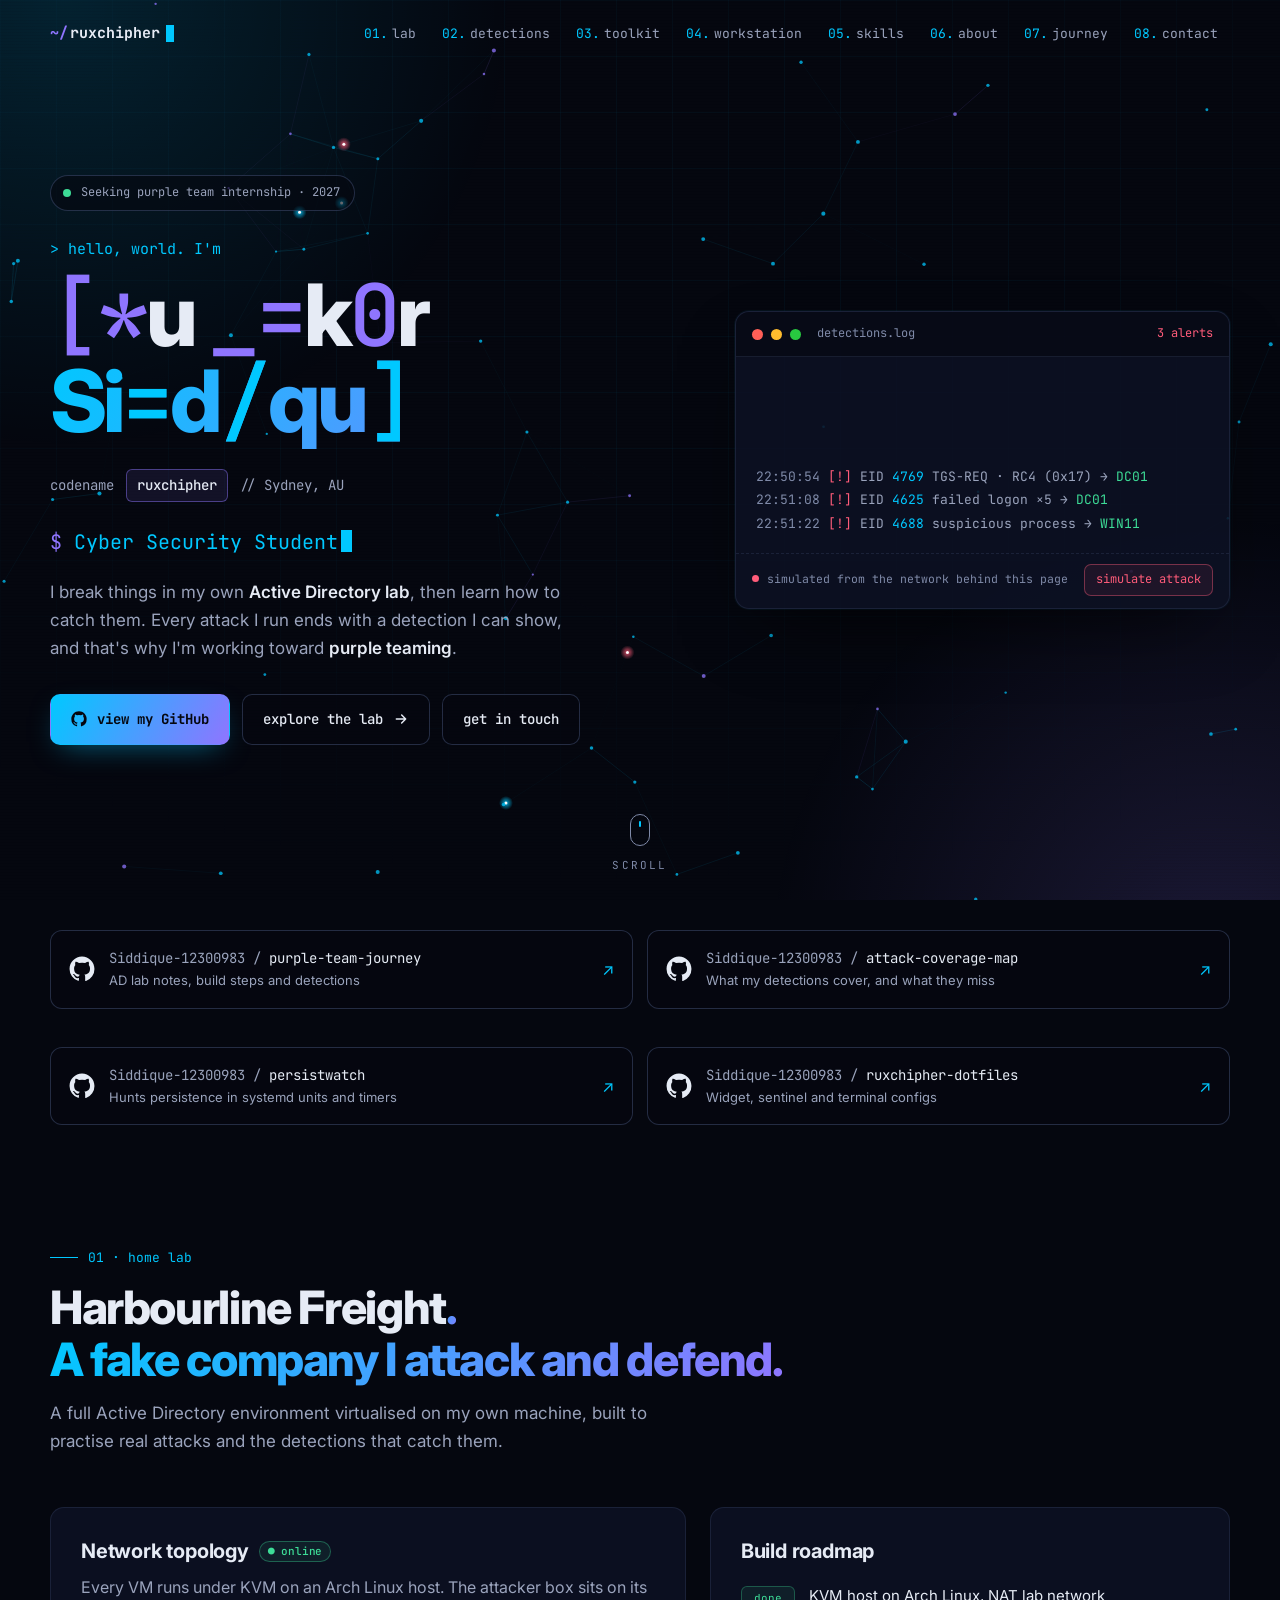
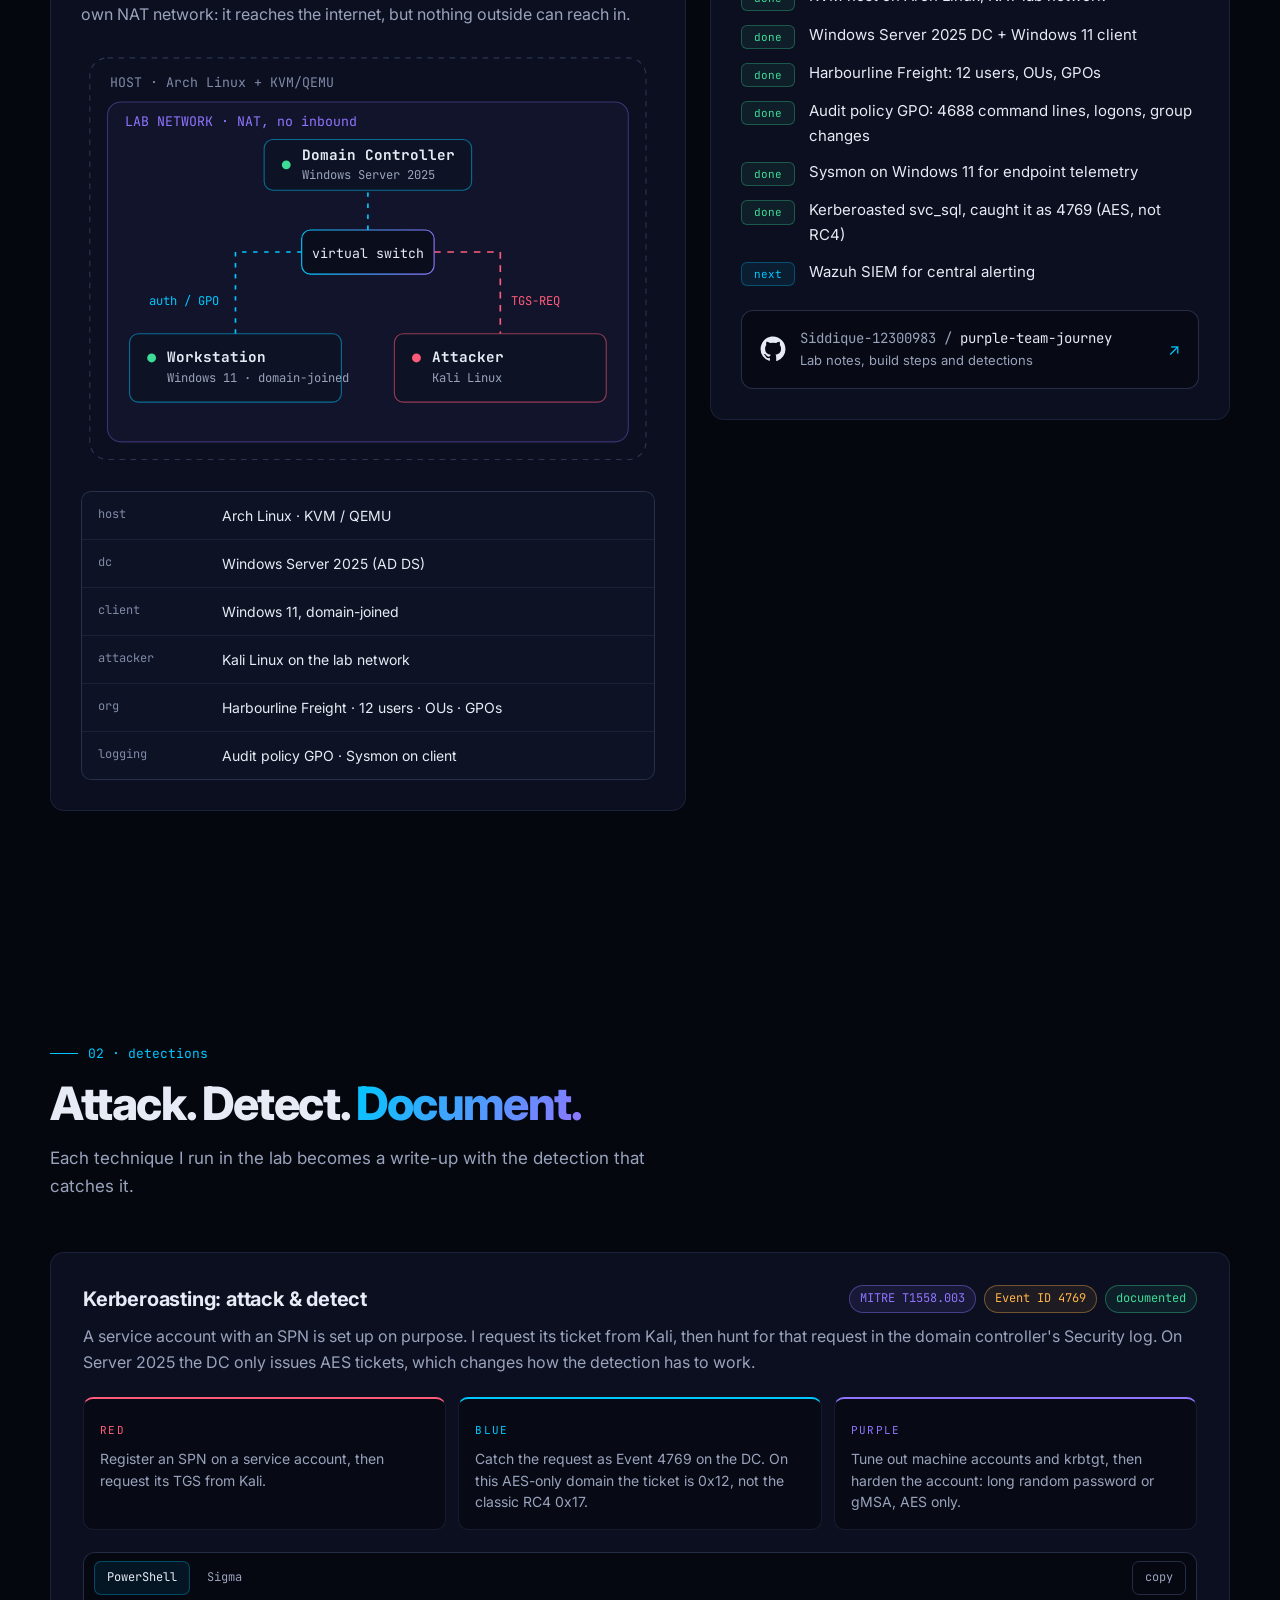
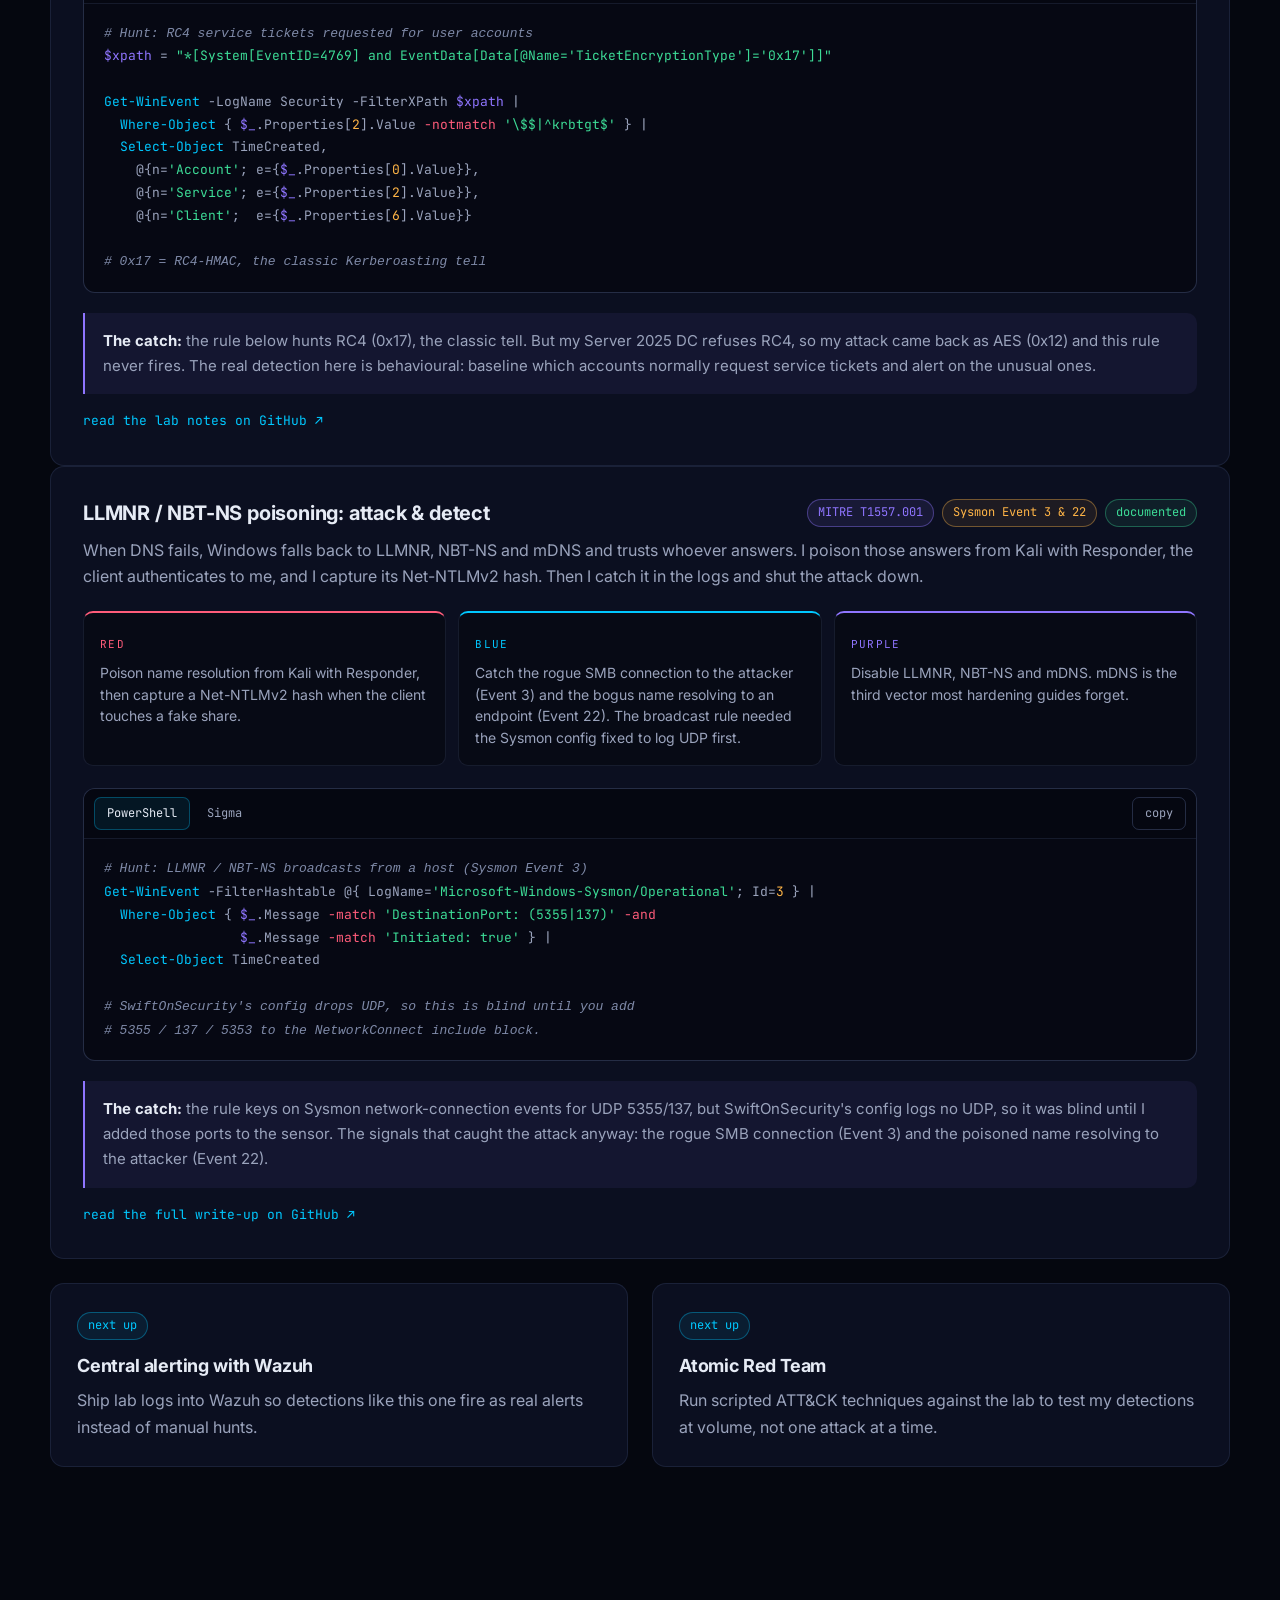
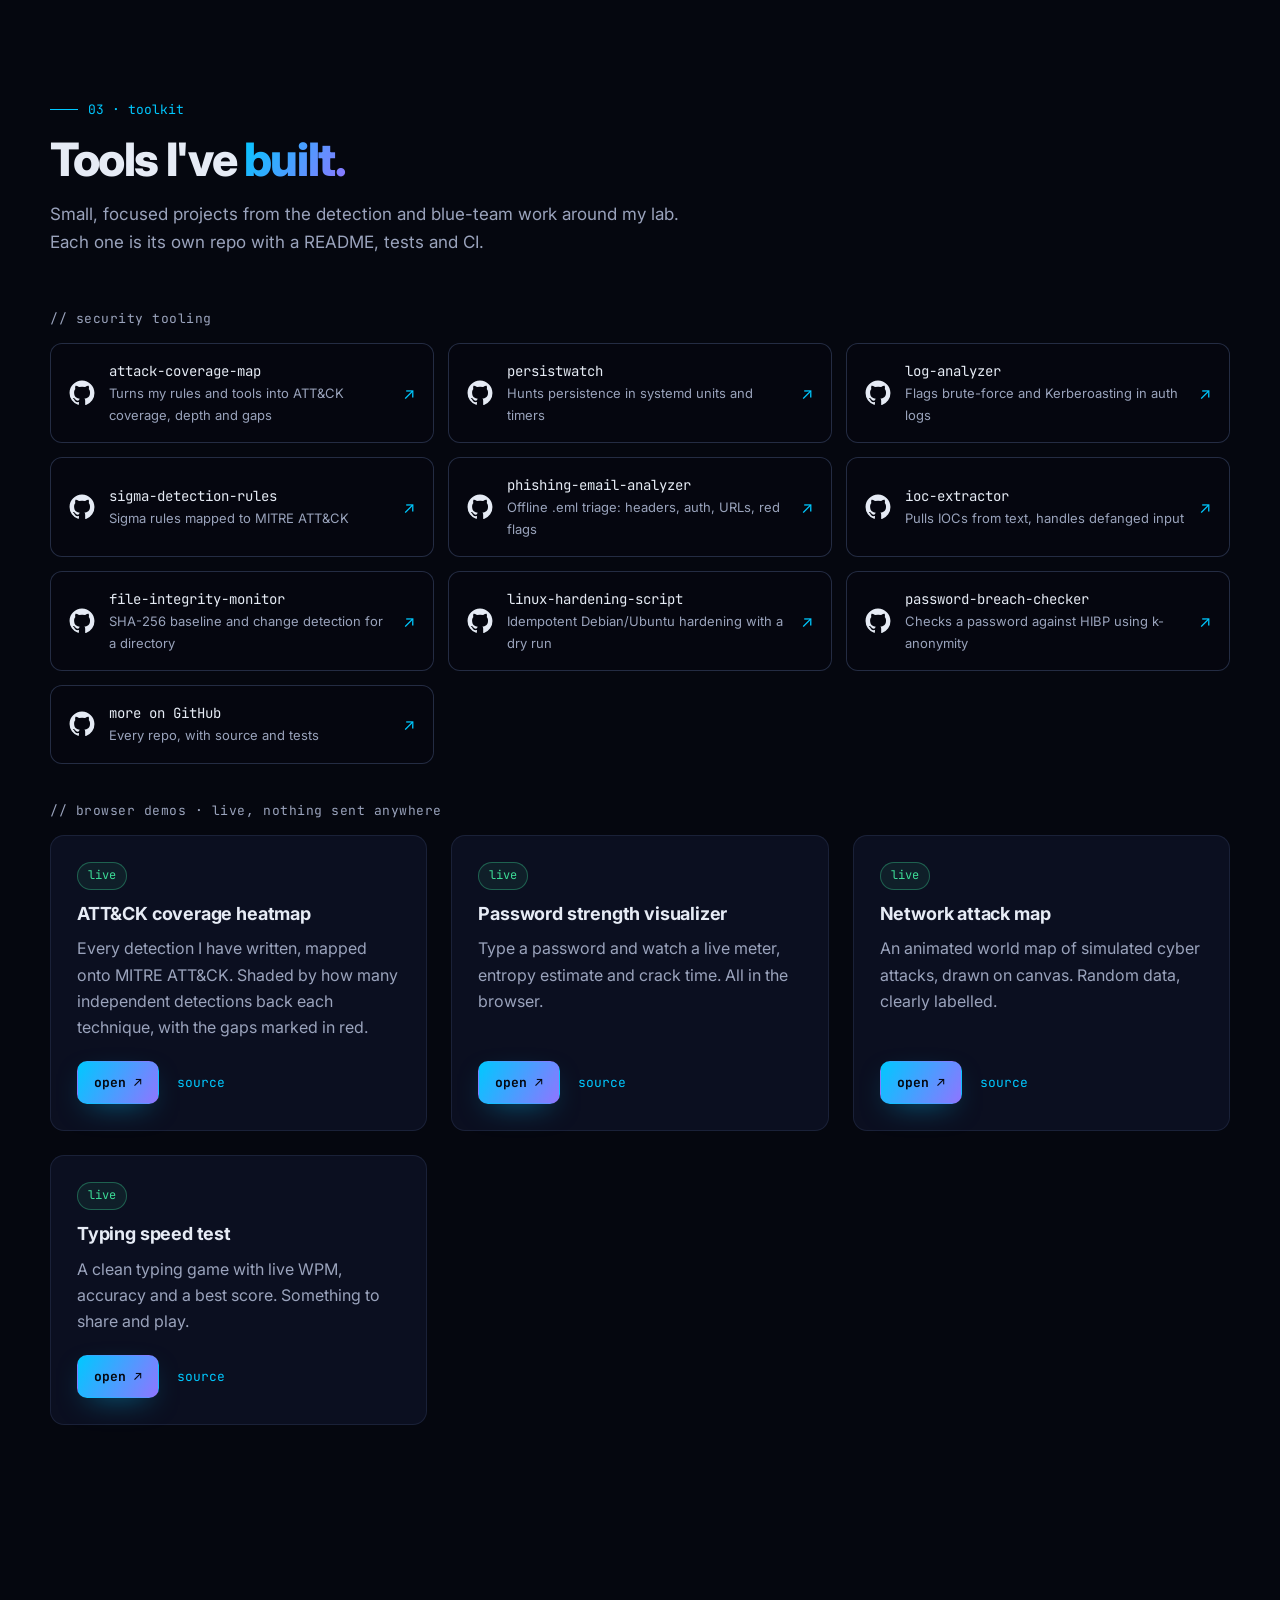
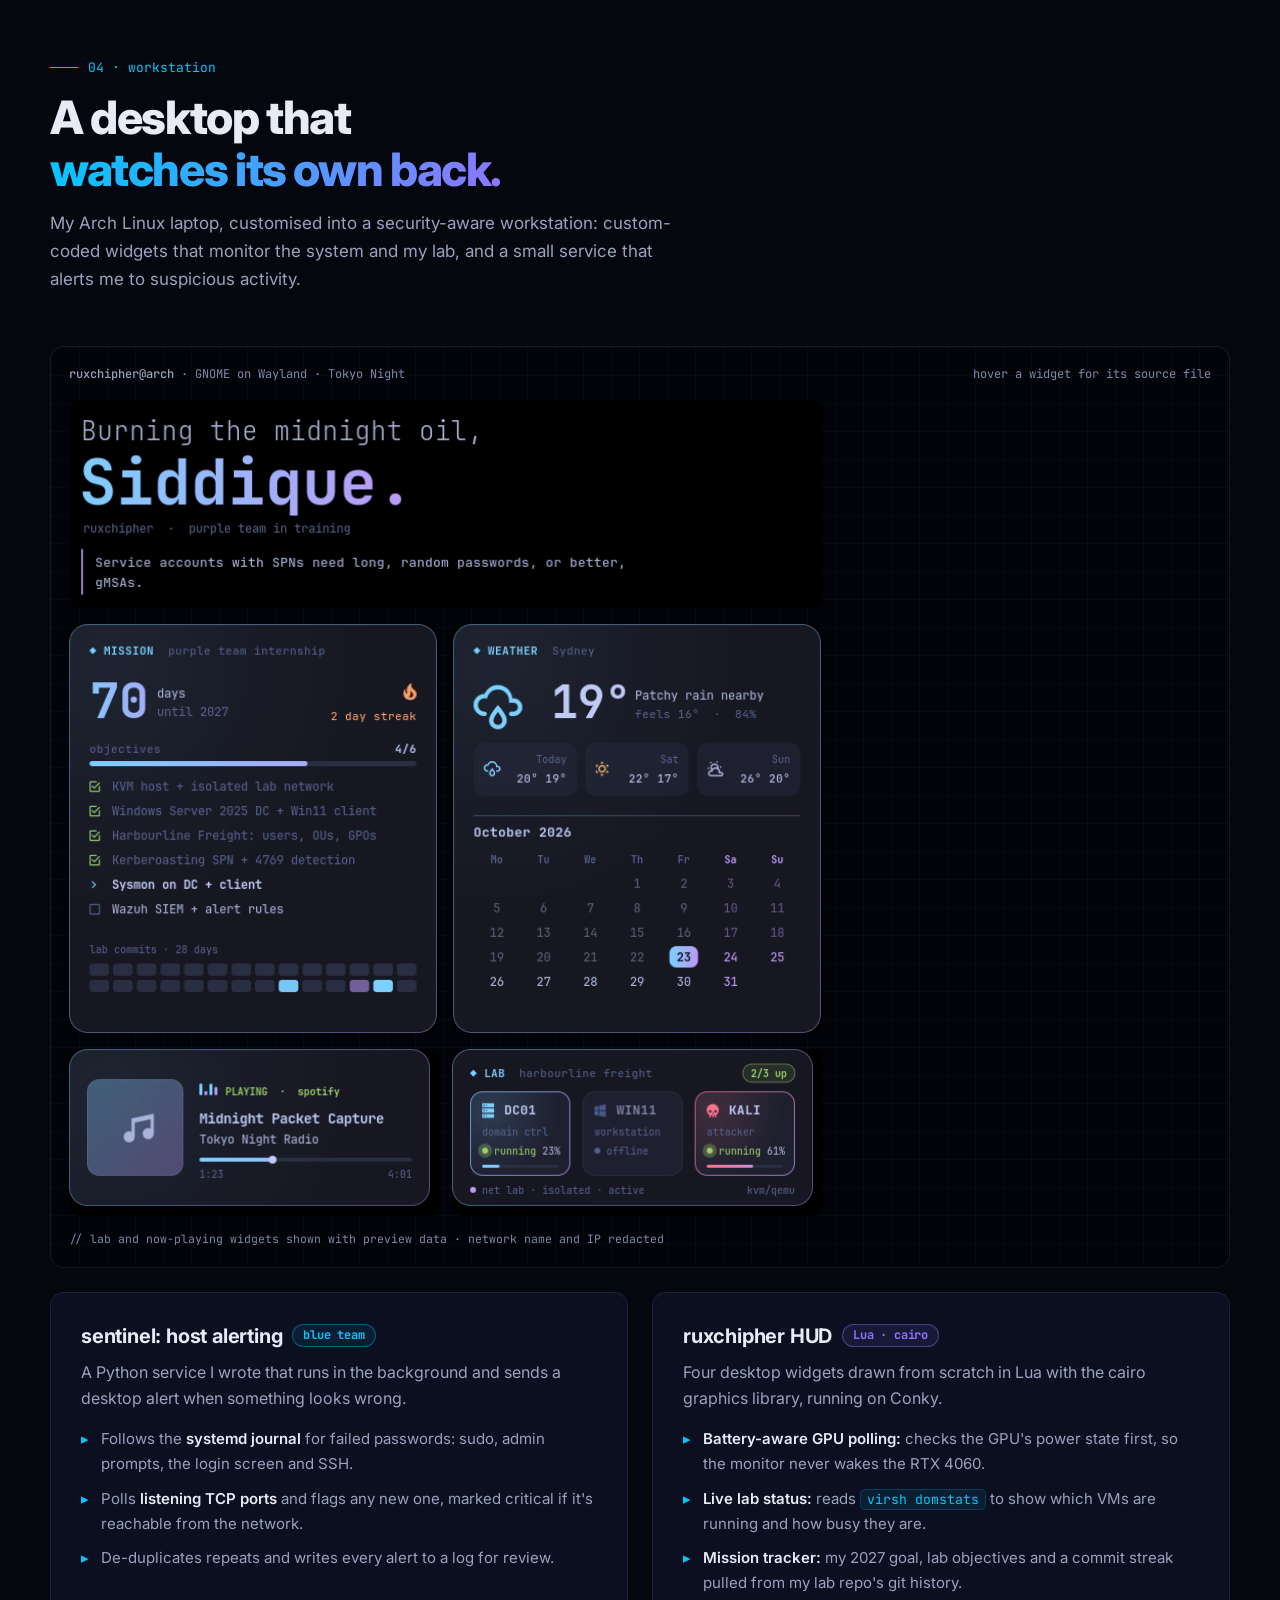
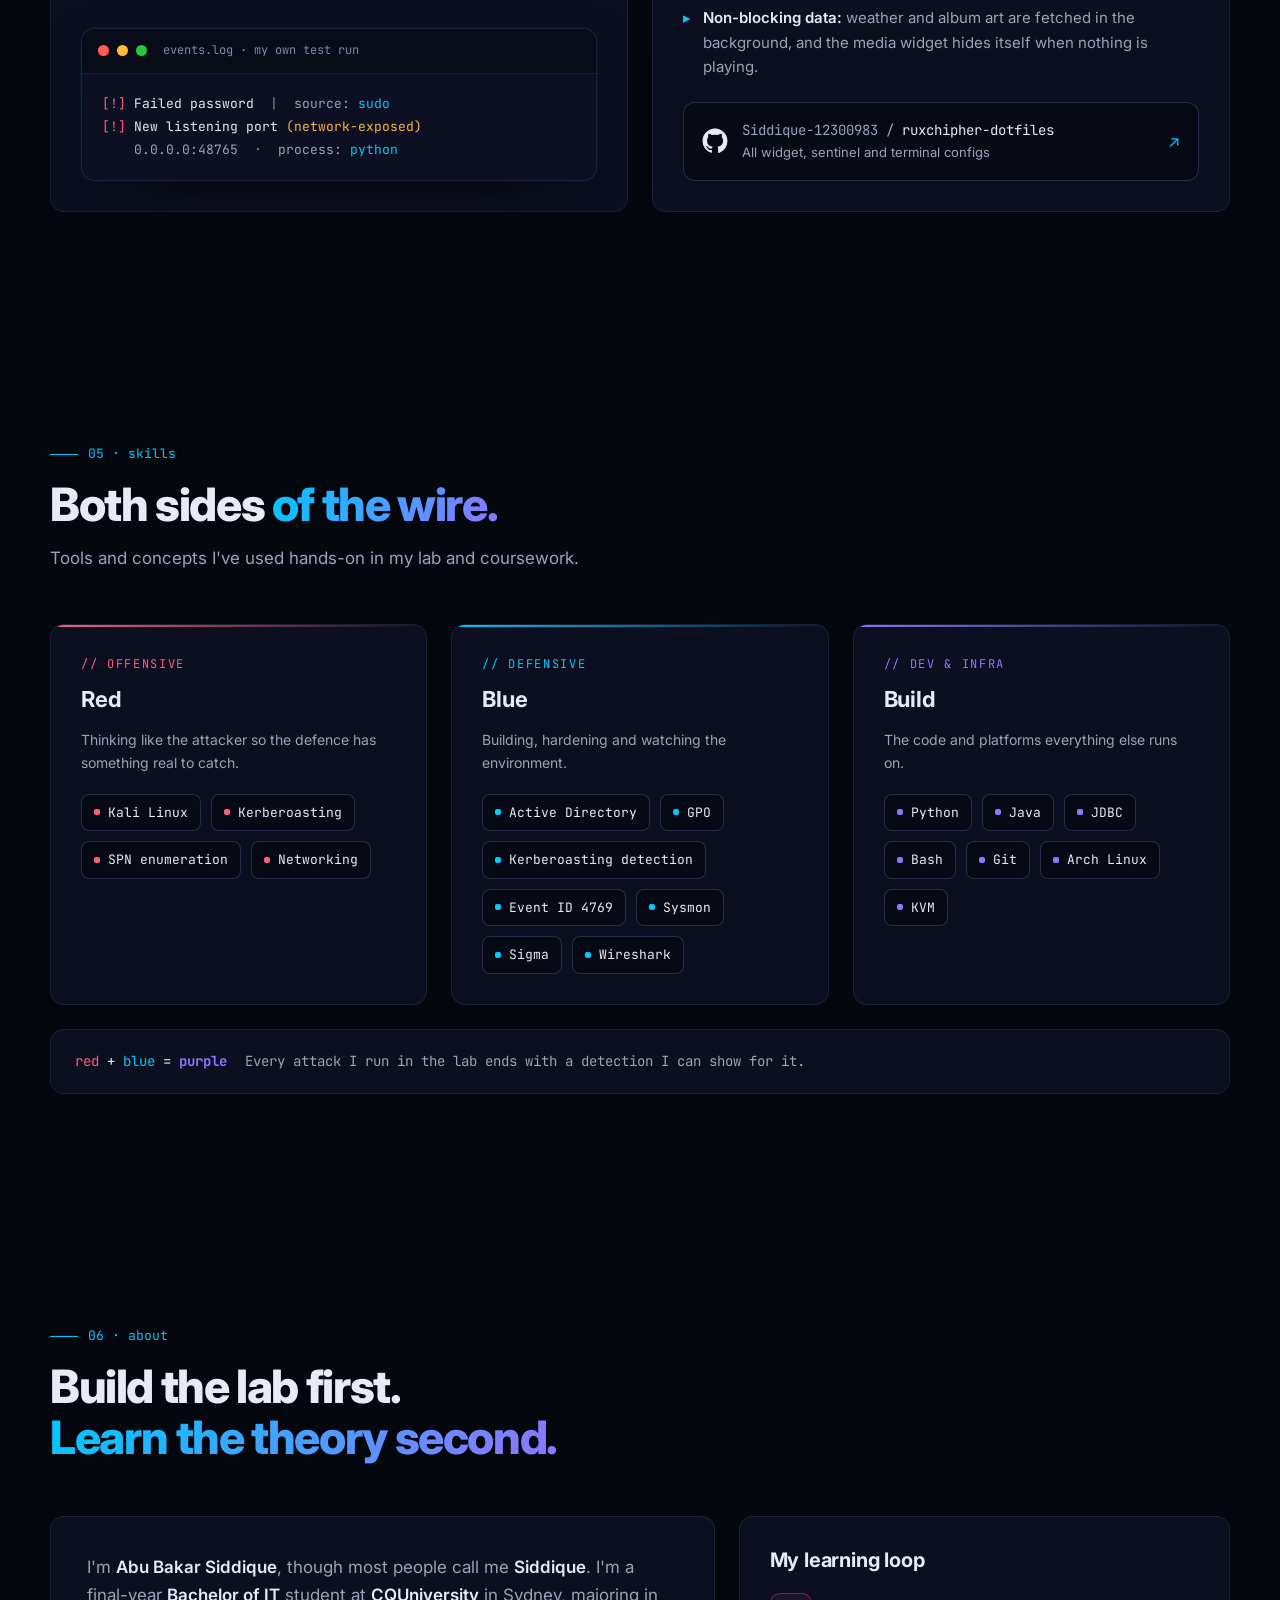
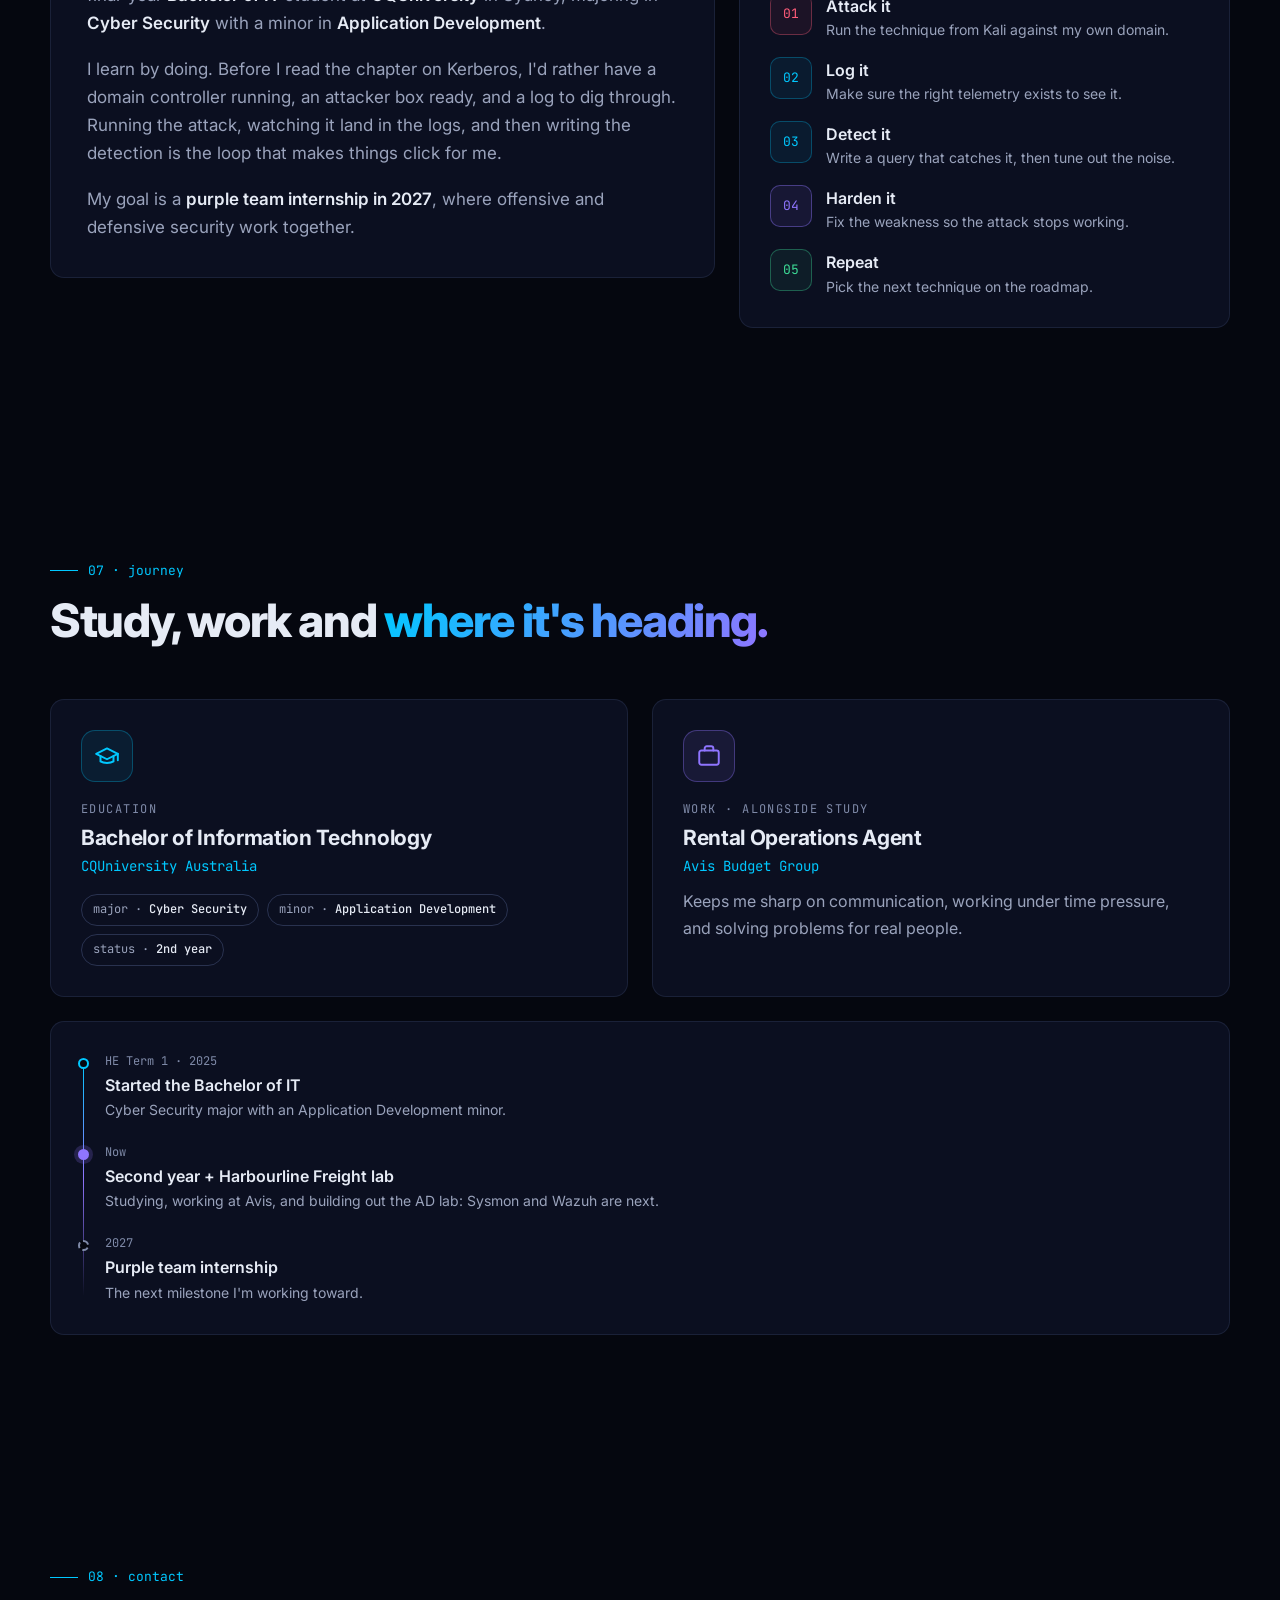
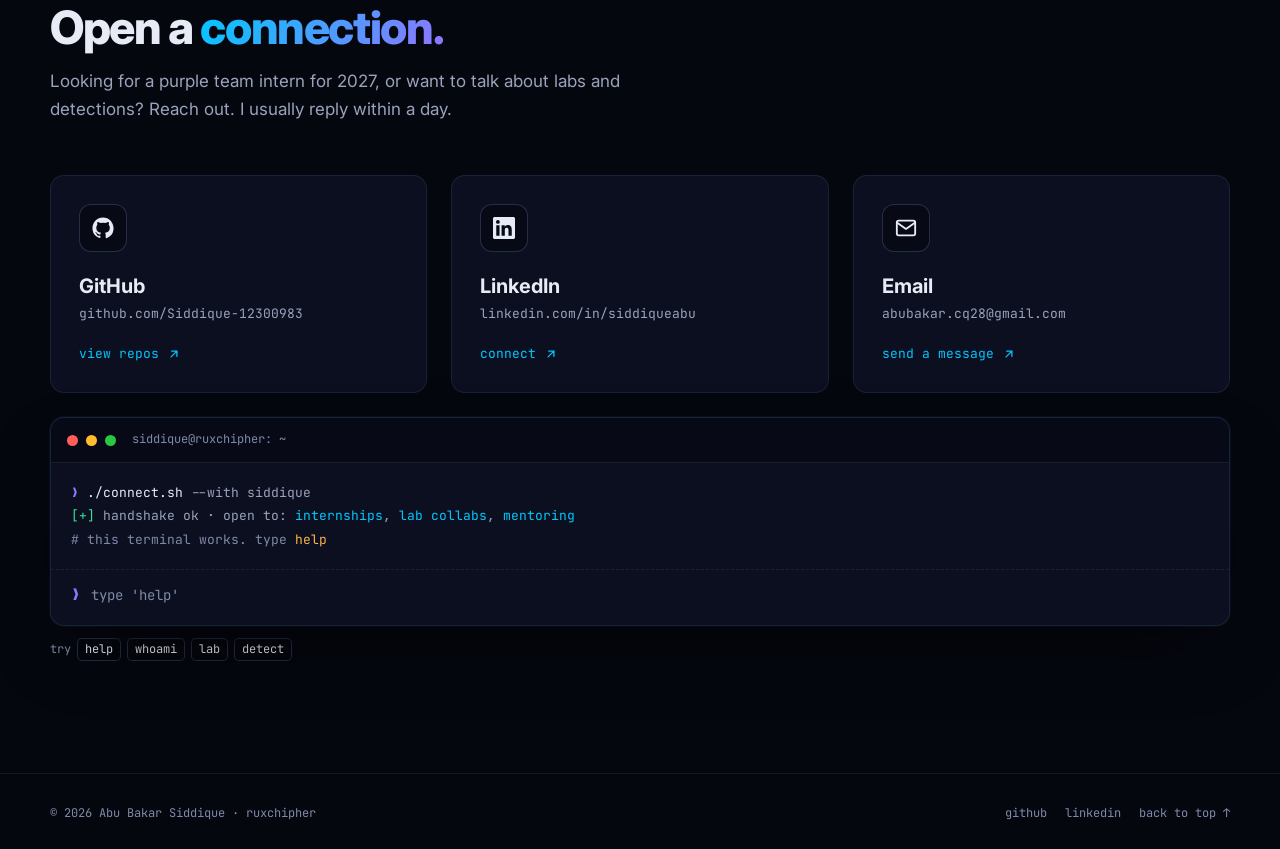
==== commit 5d0b46c6: "Add LLMNR poisoning to detections, mark as done" ====
--- a/index.html
+++ b/index.html
@@ -367,6 +367,68 @@
         <a class="text-link" href="https://github.com/Siddique-12300983/purple-team-journey" target="_blank" rel="noopener noreferrer">read the lab notes on GitHub ↗</a>
       </article>
 
+      <article class="panel card case reveal" aria-labelledby="case-llmnr">
+        <div class="case-head">
+          <h3 id="case-llmnr" class="card-title">LLMNR / NBT-NS poisoning: attack &amp; detect</h3>
+          <ul class="chips" aria-label="Tags">
+            <li class="chip chip-purple">MITRE T1557.001</li>
+            <li class="chip chip-amber">Sysmon Event 3 &amp; 22</li>
+            <li class="chip chip-green">documented</li>
+          </ul>
+        </div>
+        <p class="card-text">When DNS fails, Windows falls back to LLMNR, NBT-NS and mDNS and trusts whoever answers. I poison those answers from Kali with Responder, the client authenticates to me, and I capture its Net-NTLMv2 hash. Then I catch it in the logs and shut the attack down.</p>
+
+        <ol class="chain">
+          <li class="red"><span class="t">Red</span><p>Poison name resolution from Kali with Responder, then capture a Net-NTLMv2 hash when the client touches a fake share.</p></li>
+          <li class="blue"><span class="t">Blue</span><p>Catch the rogue SMB connection to the attacker (Event 3) and the bogus name resolving to an endpoint (Event 22). The broadcast rule needed the Sysmon config fixed to log UDP first.</p></li>
+          <li class="purple"><span class="t">Purple</span><p>Disable LLMNR, NBT-NS and mDNS. mDNS is the third vector most hardening guides forget.</p></li>
+        </ol>
+
+        <div class="code-wrap" data-tabs>
+          <div class="code-bar">
+            <div class="tabs" role="tablist" aria-label="Detection format">
+              <button type="button" role="tab" id="tab-ps-llmnr" aria-controls="panel-ps-llmnr" aria-selected="true">PowerShell</button>
+              <button type="button" role="tab" id="tab-sigma-llmnr" aria-controls="panel-sigma-llmnr" aria-selected="false" tabindex="-1">Sigma</button>
+            </div>
+            <button type="button" class="copy-btn" data-copy>copy</button>
+          </div>
+          <div class="code-panel" role="tabpanel" id="panel-ps-llmnr" aria-labelledby="tab-ps-llmnr">
+<pre class="code" tabindex="0"><code><span class="cm"># Hunt: LLMNR / NBT-NS broadcasts from a host (Sysmon Event 3)</span>
+<span class="k">Get-WinEvent</span> -FilterHashtable @{ LogName=<span class="s">'Microsoft-Windows-Sysmon/Operational'</span>; Id=<span class="n">3</span> } |
+  <span class="k">Where-Object</span> { <span class="v">$_</span>.Message <span class="o">-match</span> <span class="s">'DestinationPort: (5355|137)'</span> <span class="o">-and</span>
+                 <span class="v">$_</span>.Message <span class="o">-match</span> <span class="s">'Initiated: true'</span> } |
+  <span class="k">Select-Object</span> TimeCreated
+
+<span class="cm"># SwiftOnSecurity's config drops UDP, so this is blind until you add</span>
+<span class="cm"># 5355 / 137 / 5353 to the NetworkConnect include block.</span></code></pre>
+          </div>
+          <div class="code-panel" role="tabpanel" id="panel-sigma-llmnr" aria-labelledby="tab-sigma-llmnr">
+<pre class="code" tabindex="0"><code><span class="k">title</span>: LLMNR and NBT-NS Responder traffic
+<span class="k">status</span>: experimental
+<span class="k">tags</span>:
+  - attack.credential-access
+  - attack.t1557.001
+<span class="k">logsource</span>:
+  <span class="k">product</span>: windows
+  <span class="k">category</span>: network_connection
+<span class="k">detection</span>:
+  <span class="k">selection_llmnr</span>:
+    <span class="k">Initiated</span>: <span class="s">'true'</span>
+    <span class="k">Protocol</span>: <span class="s">'udp'</span>
+    <span class="k">DestinationPort</span>: <span class="n">5355</span>
+  <span class="k">selection_nbtns</span>:
+    <span class="k">Initiated</span>: <span class="s">'true'</span>
+    <span class="k">Protocol</span>: <span class="s">'udp'</span>
+    <span class="k">DestinationPort</span>: <span class="n">137</span>
+  <span class="k">condition</span>: selection_llmnr or selection_nbtns
+<span class="k">level</span>: medium</code></pre>
+          </div>
+        </div>
+
+        <p class="case-note"><b>The catch:</b> the rule keys on Sysmon network-connection events for UDP 5355/137, but SwiftOnSecurity's config logs no UDP, so it was blind until I added those ports to the sensor. The signals that caught the attack anyway: the rogue SMB connection (Event 3) and the poisoned name resolving to the attacker (Event 22).</p>
+        <a class="text-link" href="https://github.com/Siddique-12300983/purple-team-journey/blob/main/labs/ad-lab/llmnr.md" target="_blank" rel="noopener noreferrer">read the full write-up on GitHub &#8599;</a>
+      </article>
+
       <div class="next-grid">
         <article class="panel card next-card lift reveal d1">
           <span class="chip chip-cyan">next up</span>
@@ -375,8 +437,8 @@
         </article>
         <article class="panel card next-card lift reveal d2">
           <span class="chip chip-cyan">next up</span>
-          <h3 class="card-title">LLMNR / NBT-NS poisoning</h3>
-          <p class="card-text">The next attack-and-detect loop: poison name resolution from Kali, then catch the responder traffic. A Sigma rule for it is already in my detection-rules repo.</p>
+          <h3 class="card-title">Atomic Red Team</h3>
+          <p class="card-text">Run scripted ATT&amp;CK techniques against the lab to test my detections at volume, not one attack at a time.</p>
         </article>
       </div>
     </div>
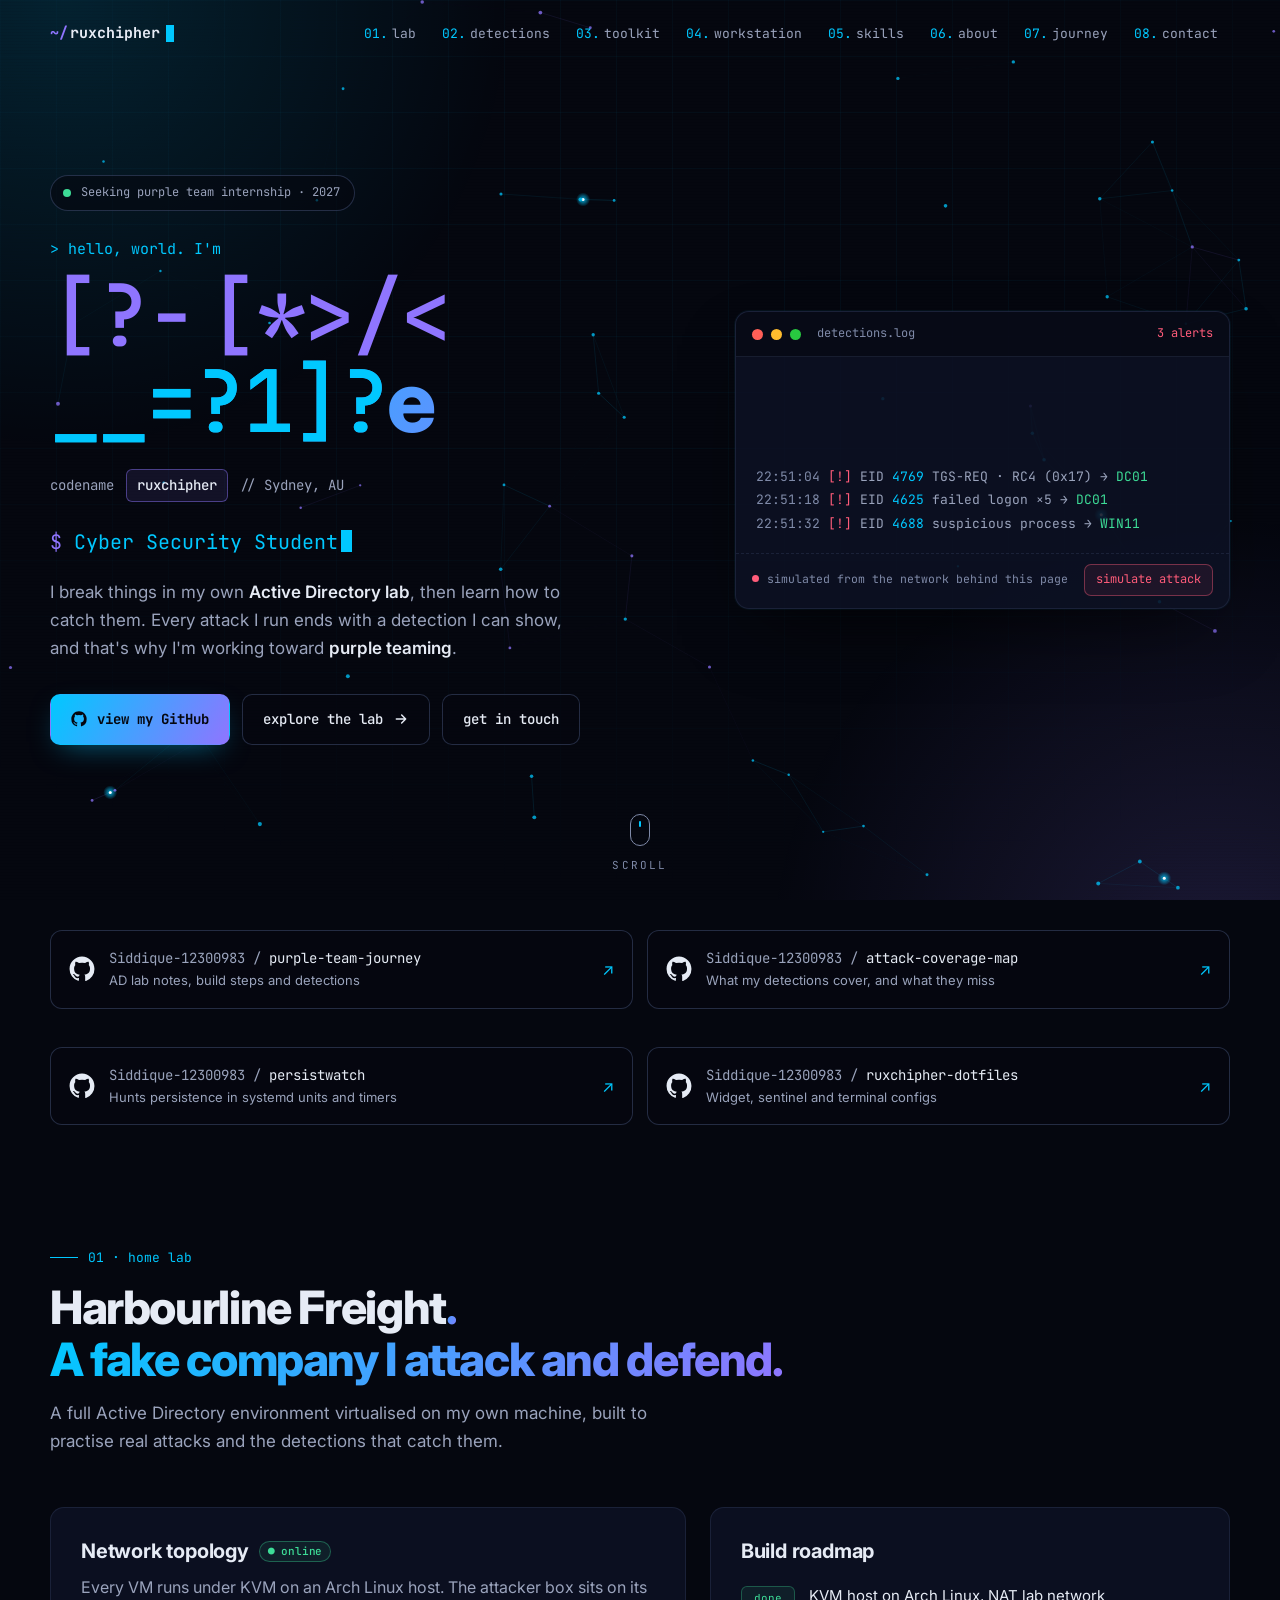
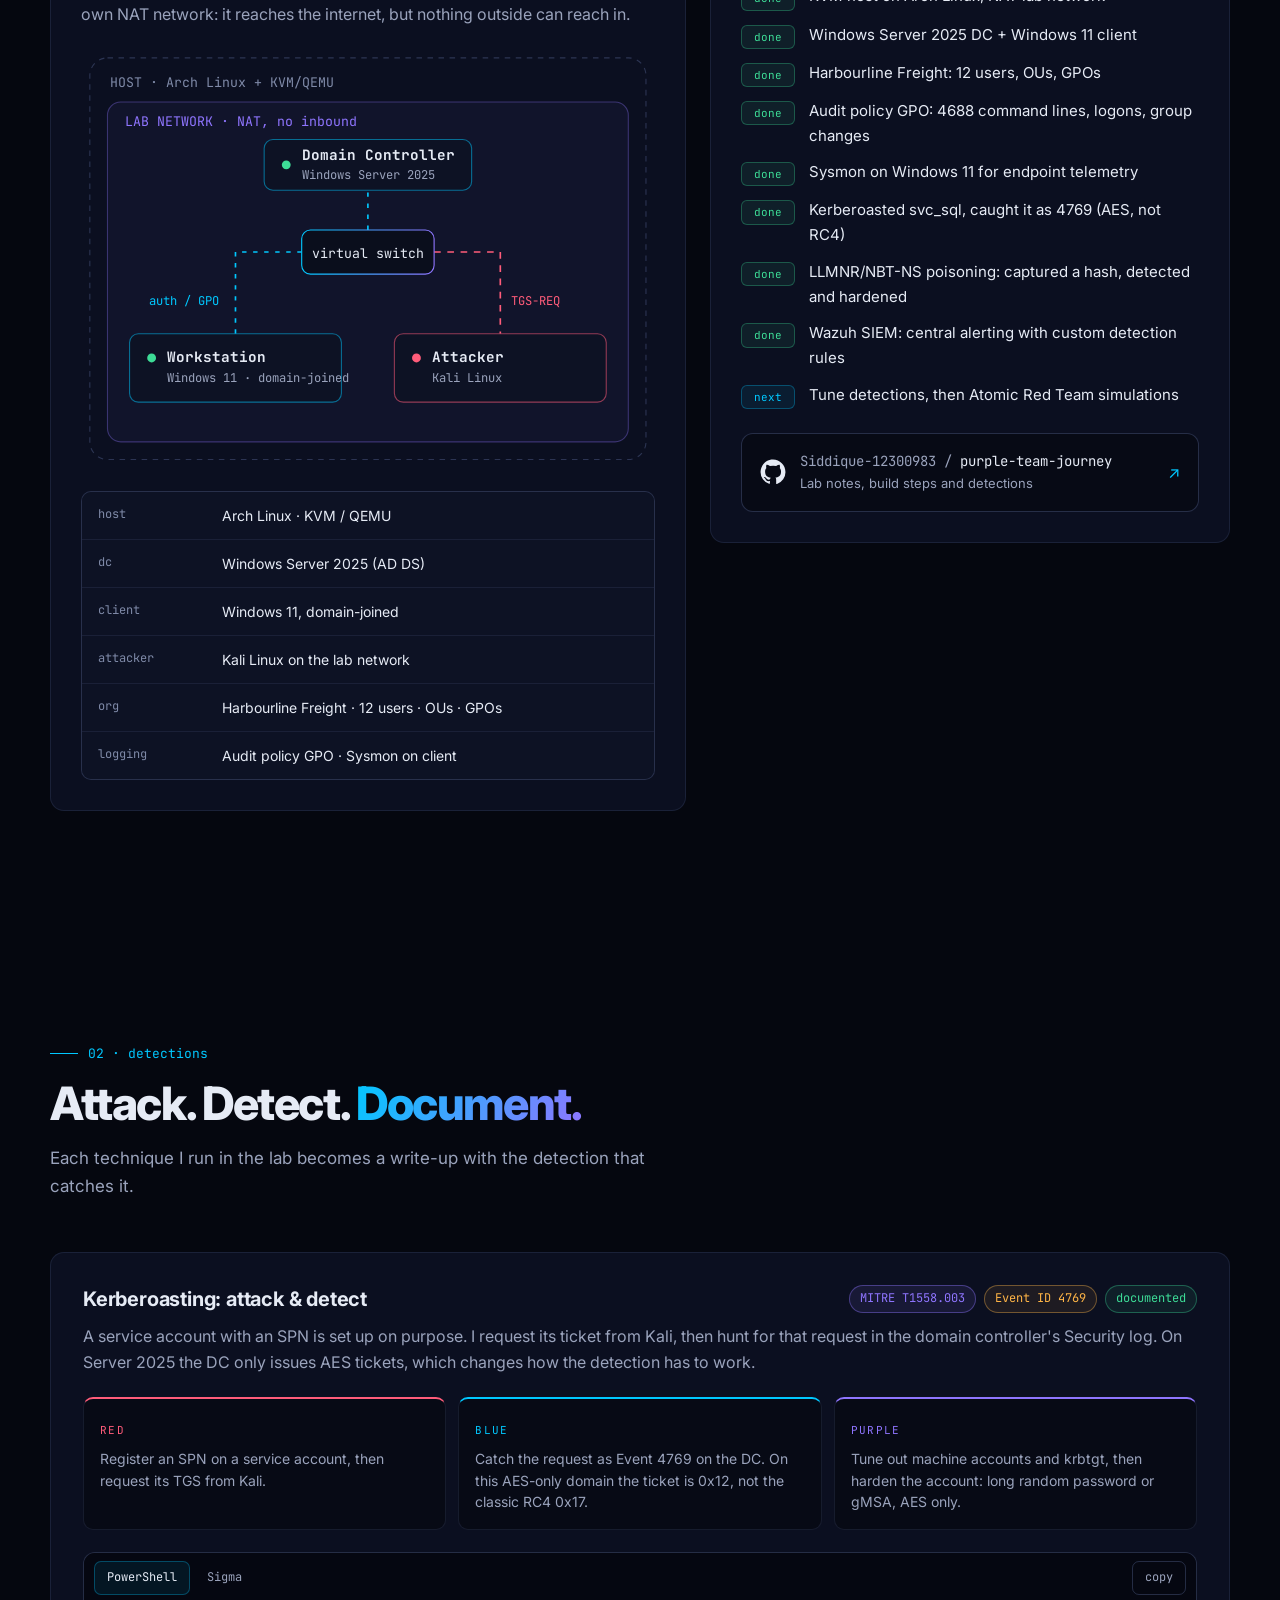
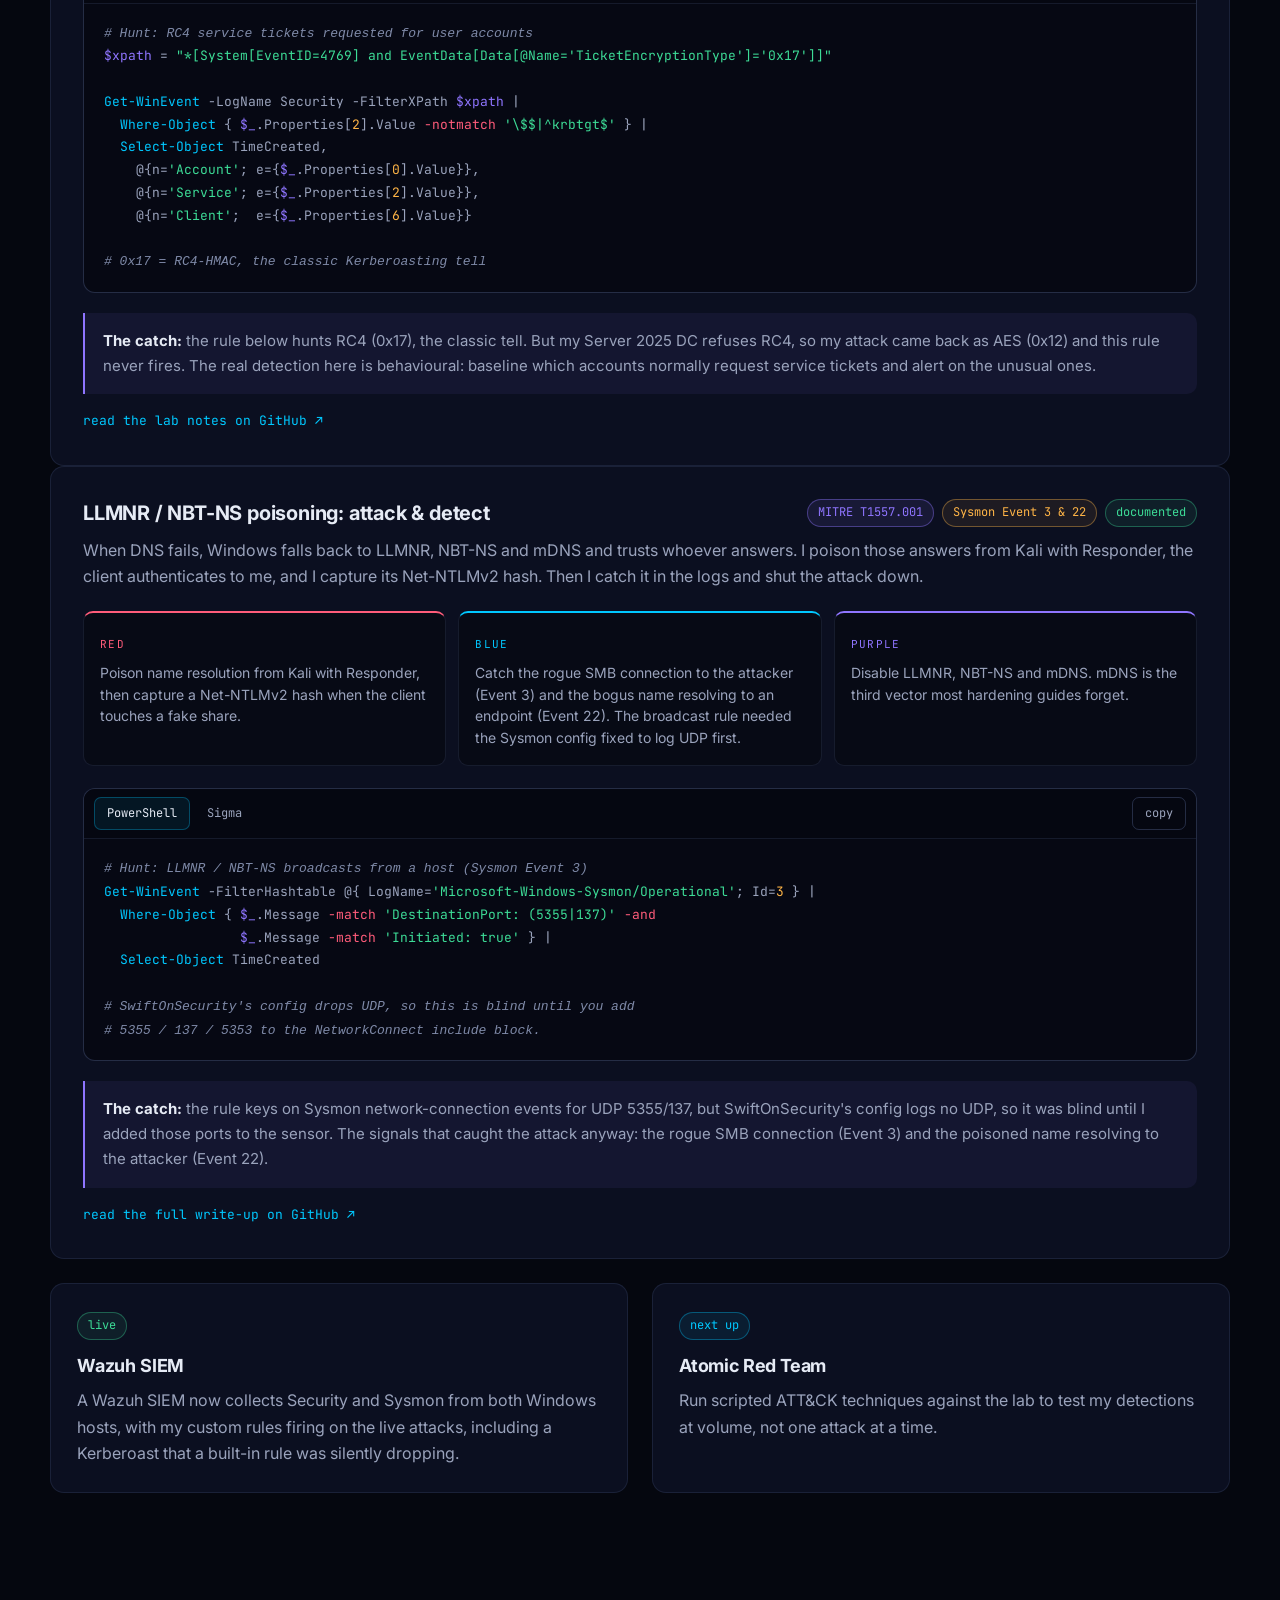
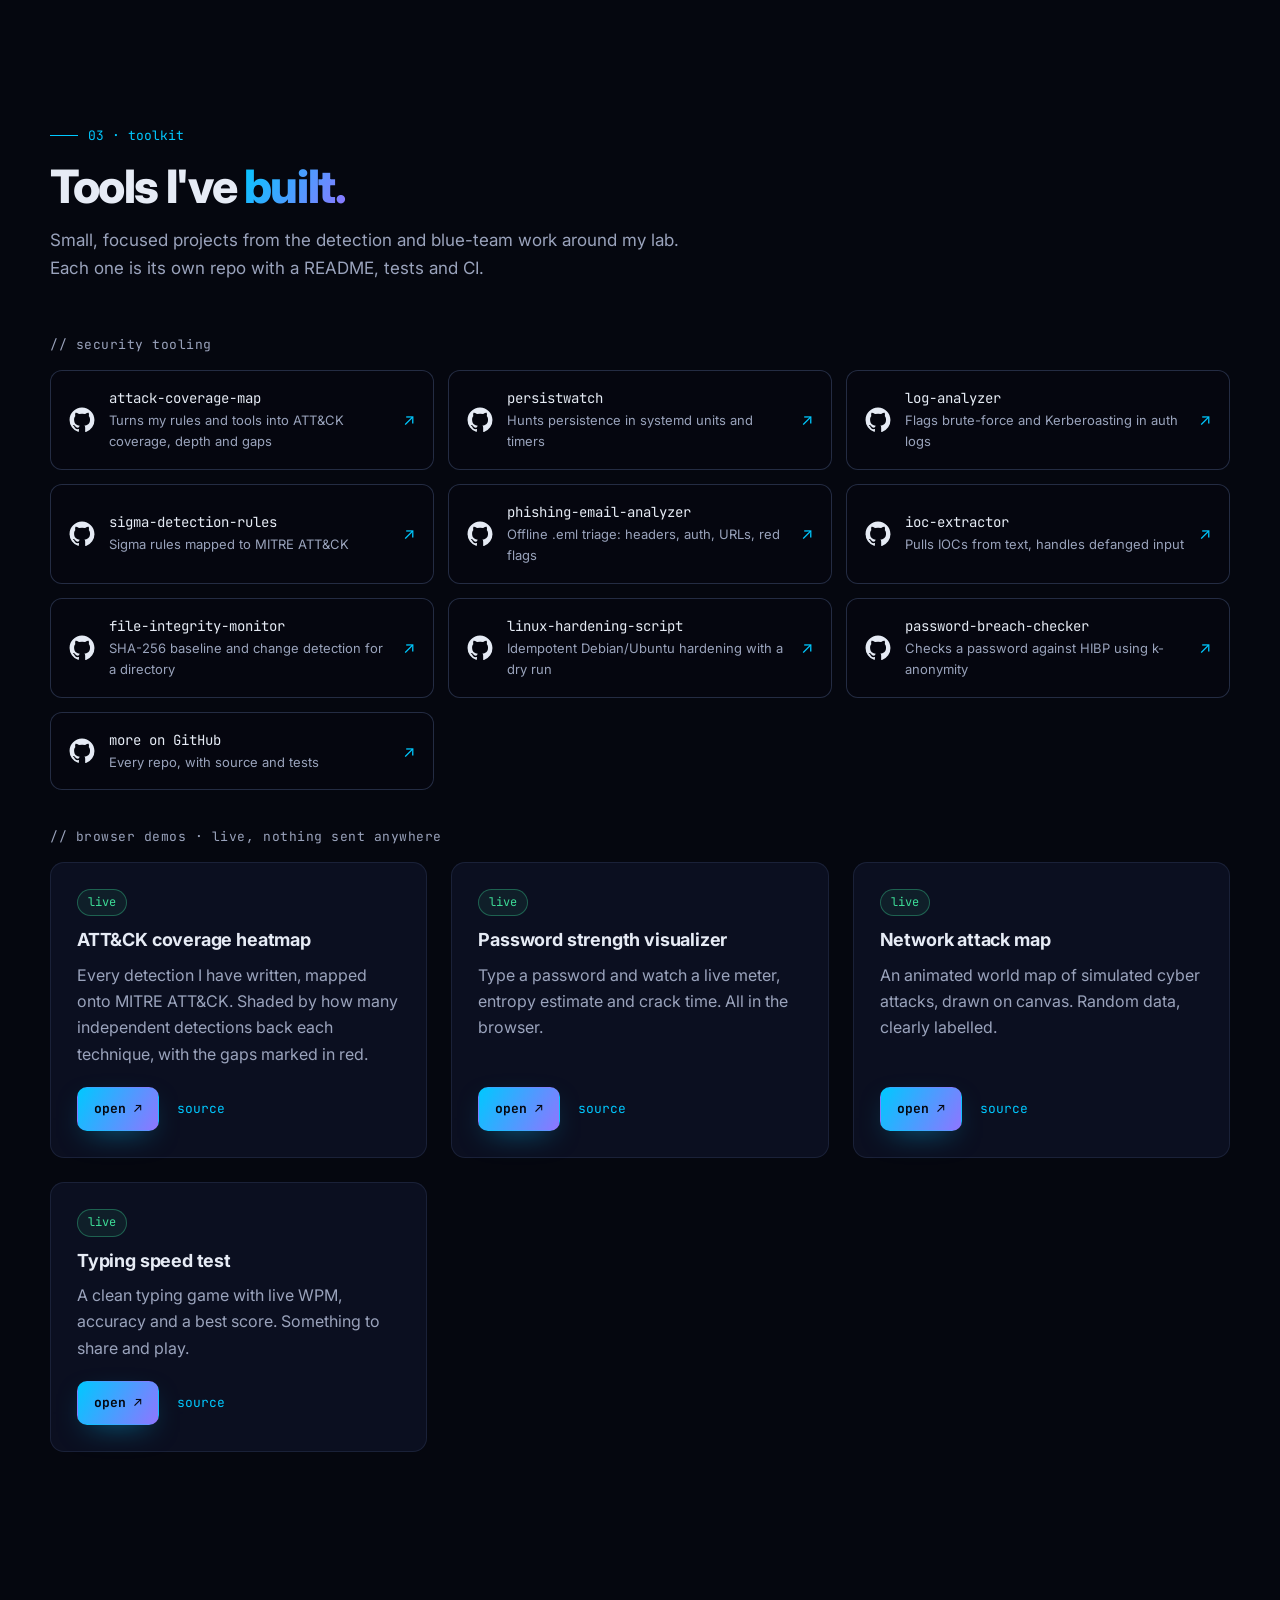
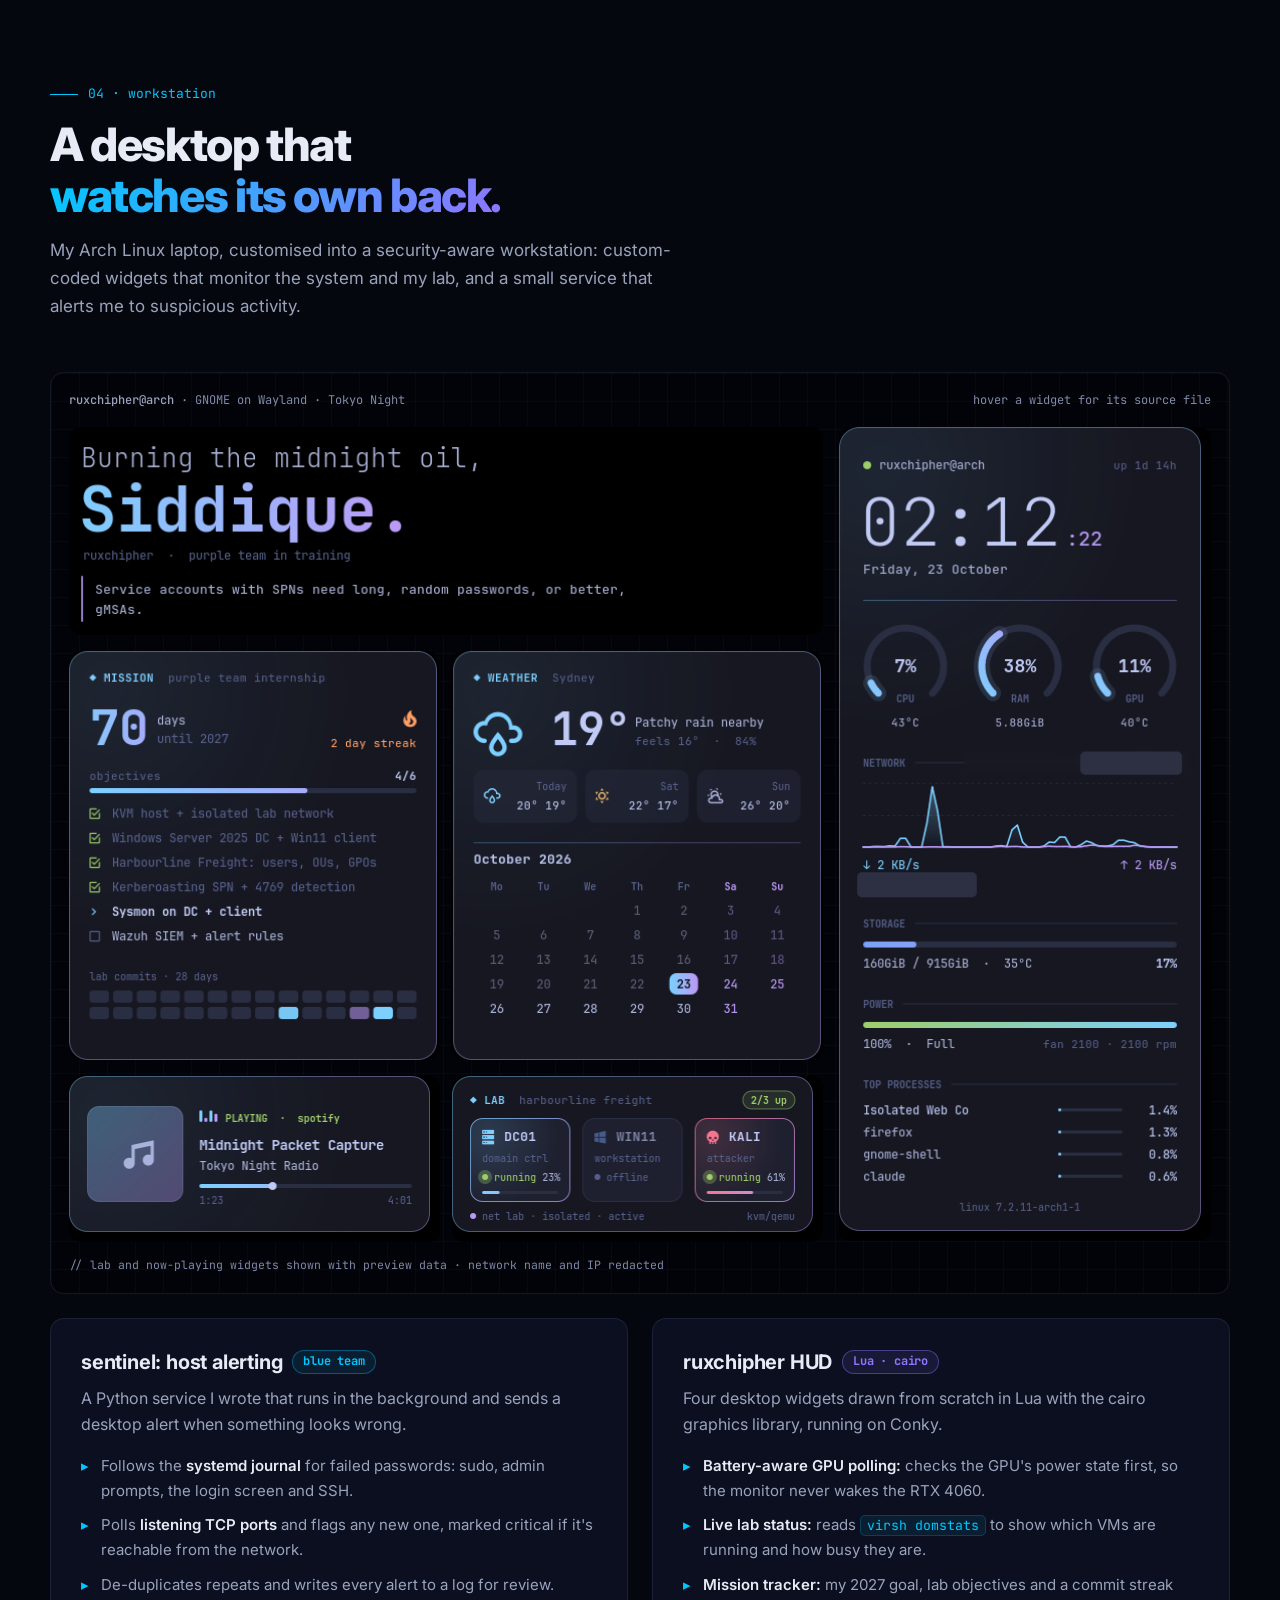
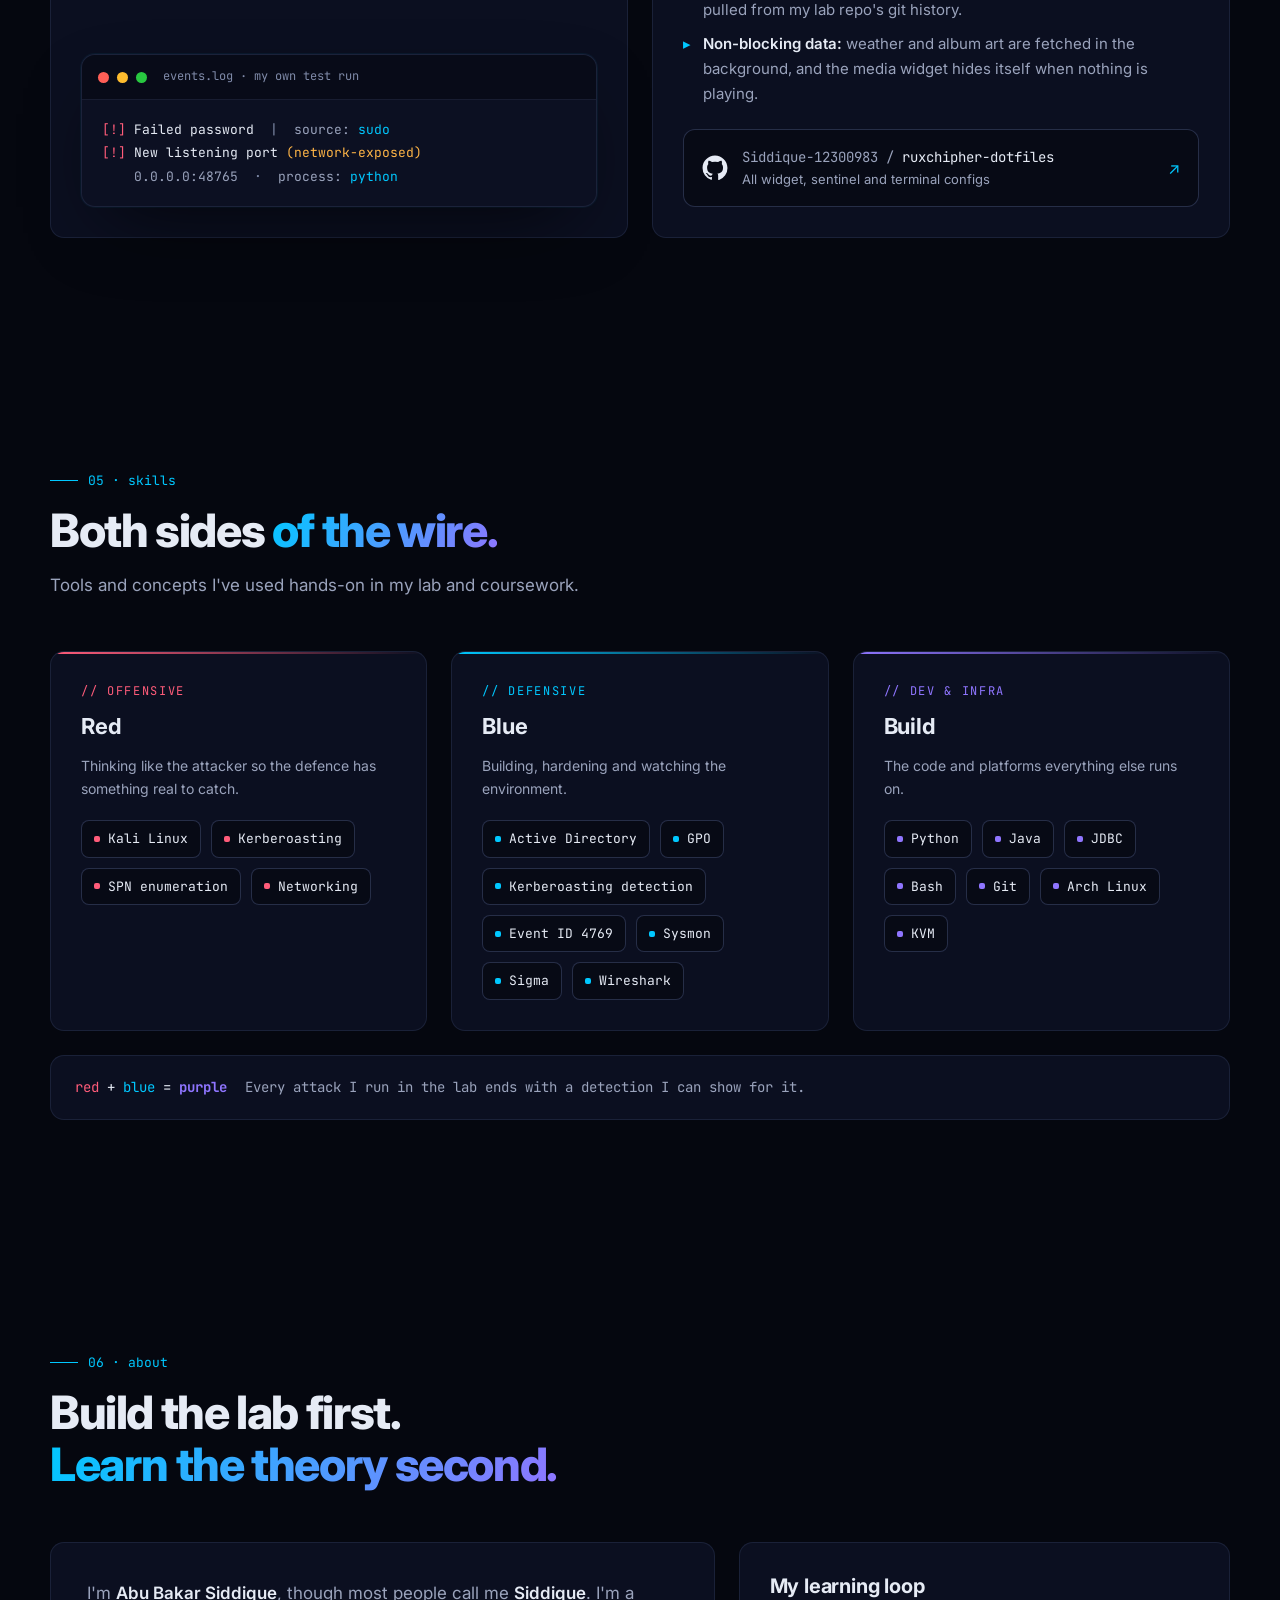
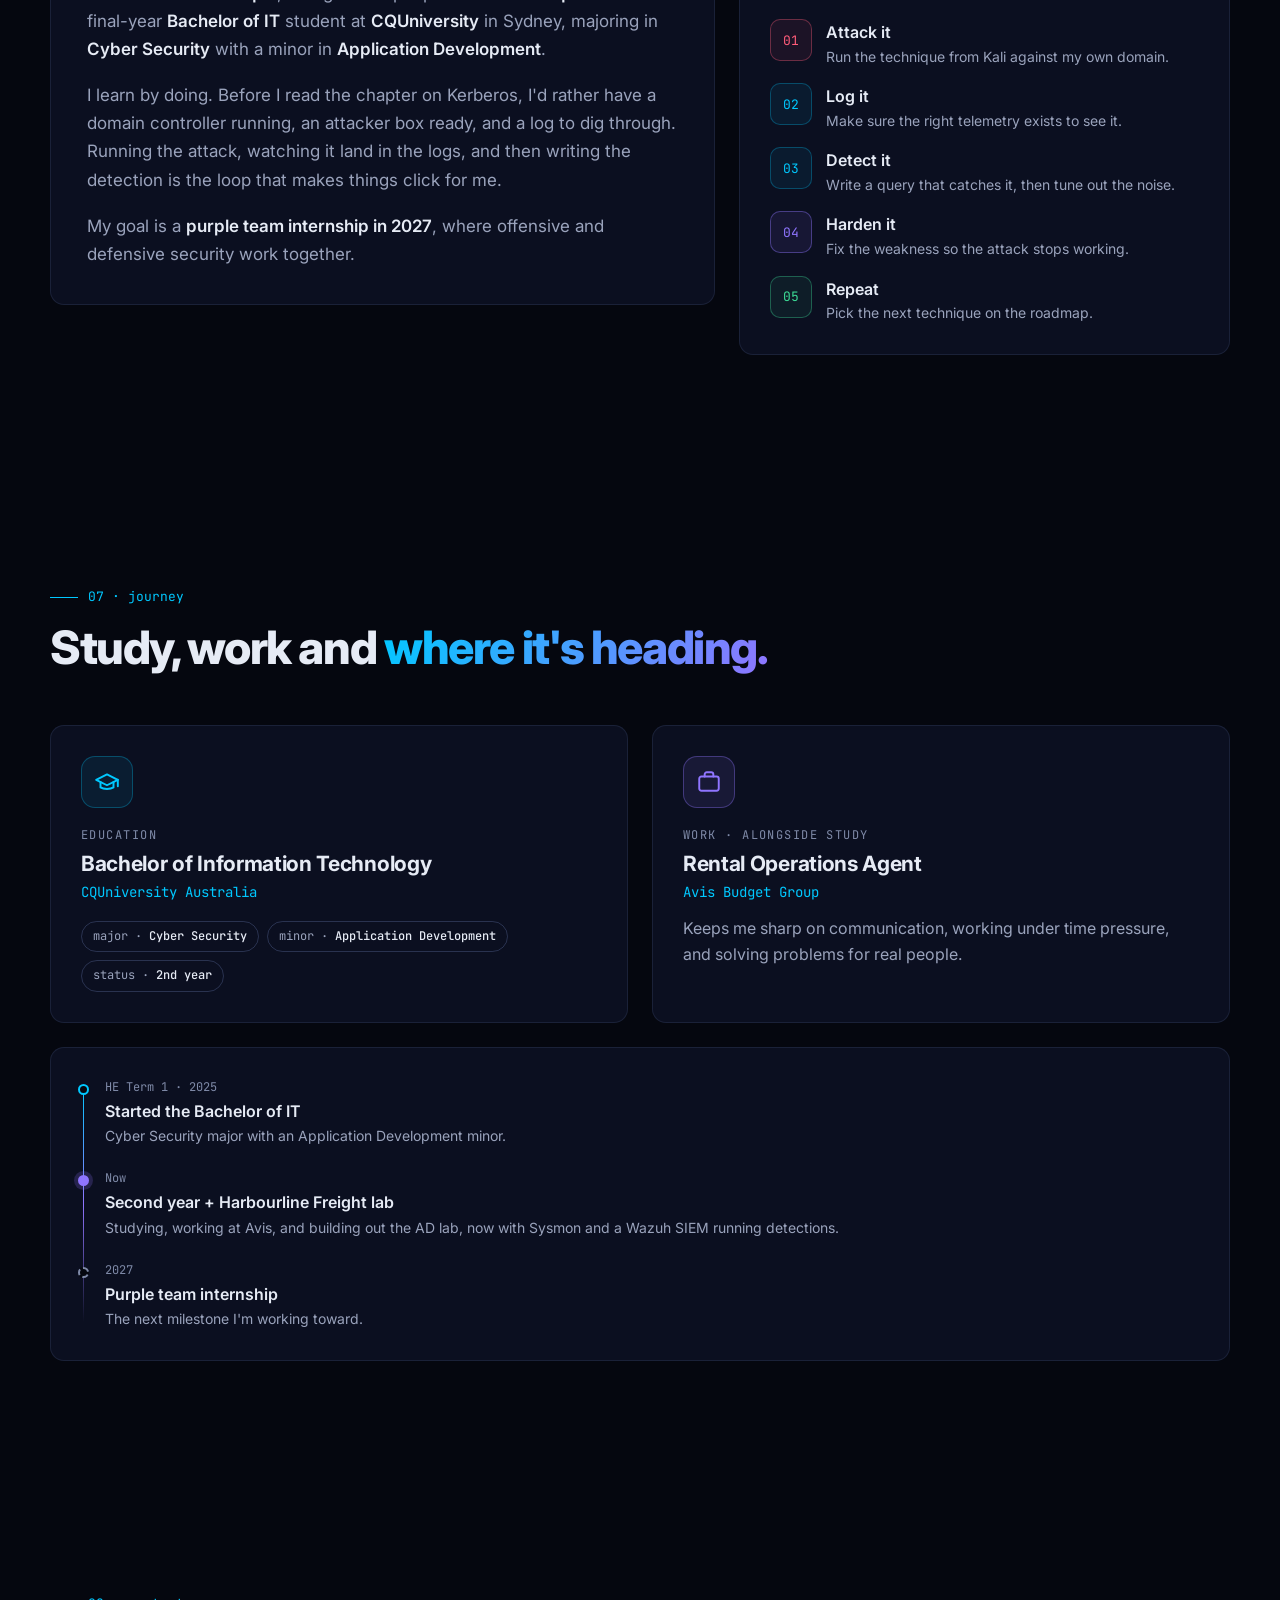
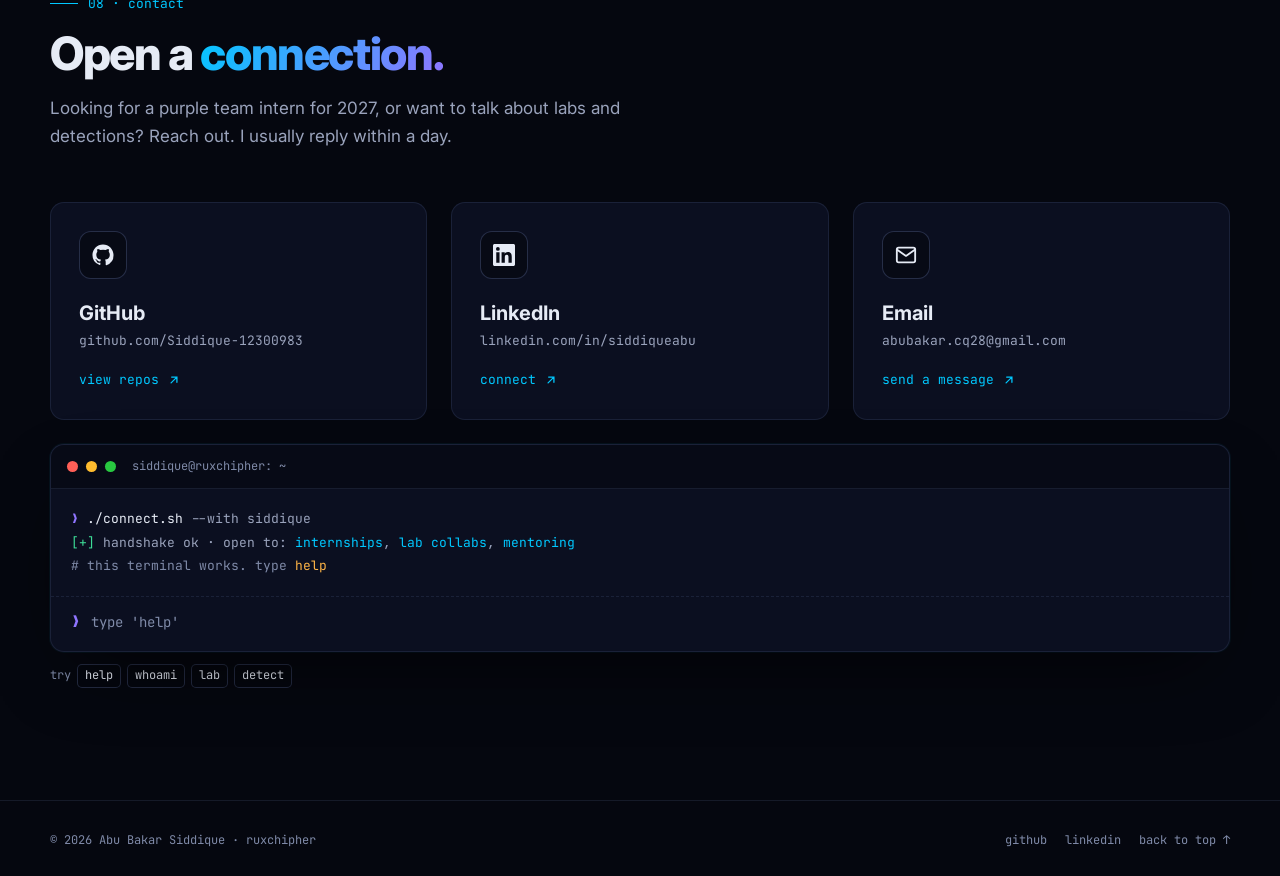
==== commit 547b2db3: "Mark Wazuh SIEM as live on the portfolio" ====
--- a/index.html
+++ b/index.html
@@ -274,7 +274,9 @@
             <li><span class="st done">done</span><span>Audit policy GPO: 4688 command lines, logons, group changes</span></li>
             <li><span class="st done">done</span><span>Sysmon on Windows 11 for endpoint telemetry</span></li>
             <li><span class="st done">done</span><span>Kerberoasted svc_sql, caught it as 4769 (AES, not RC4)</span></li>
-            <li><span class="st next">next</span><span>Wazuh SIEM for central alerting</span></li>
+            <li><span class="st done">done</span><span>LLMNR/NBT-NS poisoning: captured a hash, detected and hardened</span></li>
+            <li><span class="st done">done</span><span>Wazuh SIEM: central alerting with custom detection rules</span></li>
+            <li><span class="st next">next</span><span>Tune detections, then Atomic Red Team simulations</span></li>
           </ul>
 
           <a class="repo" href="https://github.com/Siddique-12300983/purple-team-journey" target="_blank" rel="noopener noreferrer">
@@ -431,9 +433,9 @@
 
       <div class="next-grid">
         <article class="panel card next-card lift reveal d1">
-          <span class="chip chip-cyan">next up</span>
-          <h3 class="card-title">Central alerting with Wazuh</h3>
-          <p class="card-text">Ship lab logs into Wazuh so detections like this one fire as real alerts instead of manual hunts.</p>
+          <span class="chip chip-green">live</span>
+          <h3 class="card-title">Wazuh SIEM</h3>
+          <p class="card-text">A Wazuh SIEM now collects Security and Sysmon from both Windows hosts, with my custom rules firing on the live attacks, including a Kerberoast that a built-in rule was silently dropping.</p>
         </article>
         <article class="panel card next-card lift reveal d2">
           <span class="chip chip-cyan">next up</span>
@@ -745,7 +747,7 @@
           <li class="tl now">
             <p class="when">Now</p>
             <p class="what">Second year + Harbourline Freight lab</p>
-            <p class="det">Studying, working at Avis, and building out the AD lab: Sysmon and Wazuh are next.</p>
+            <p class="det">Studying, working at Avis, and building out the AD lab, now with Sysmon and a Wazuh SIEM running detections.</p>
           </li>
           <li class="tl goal">
             <p class="when">2027</p>
